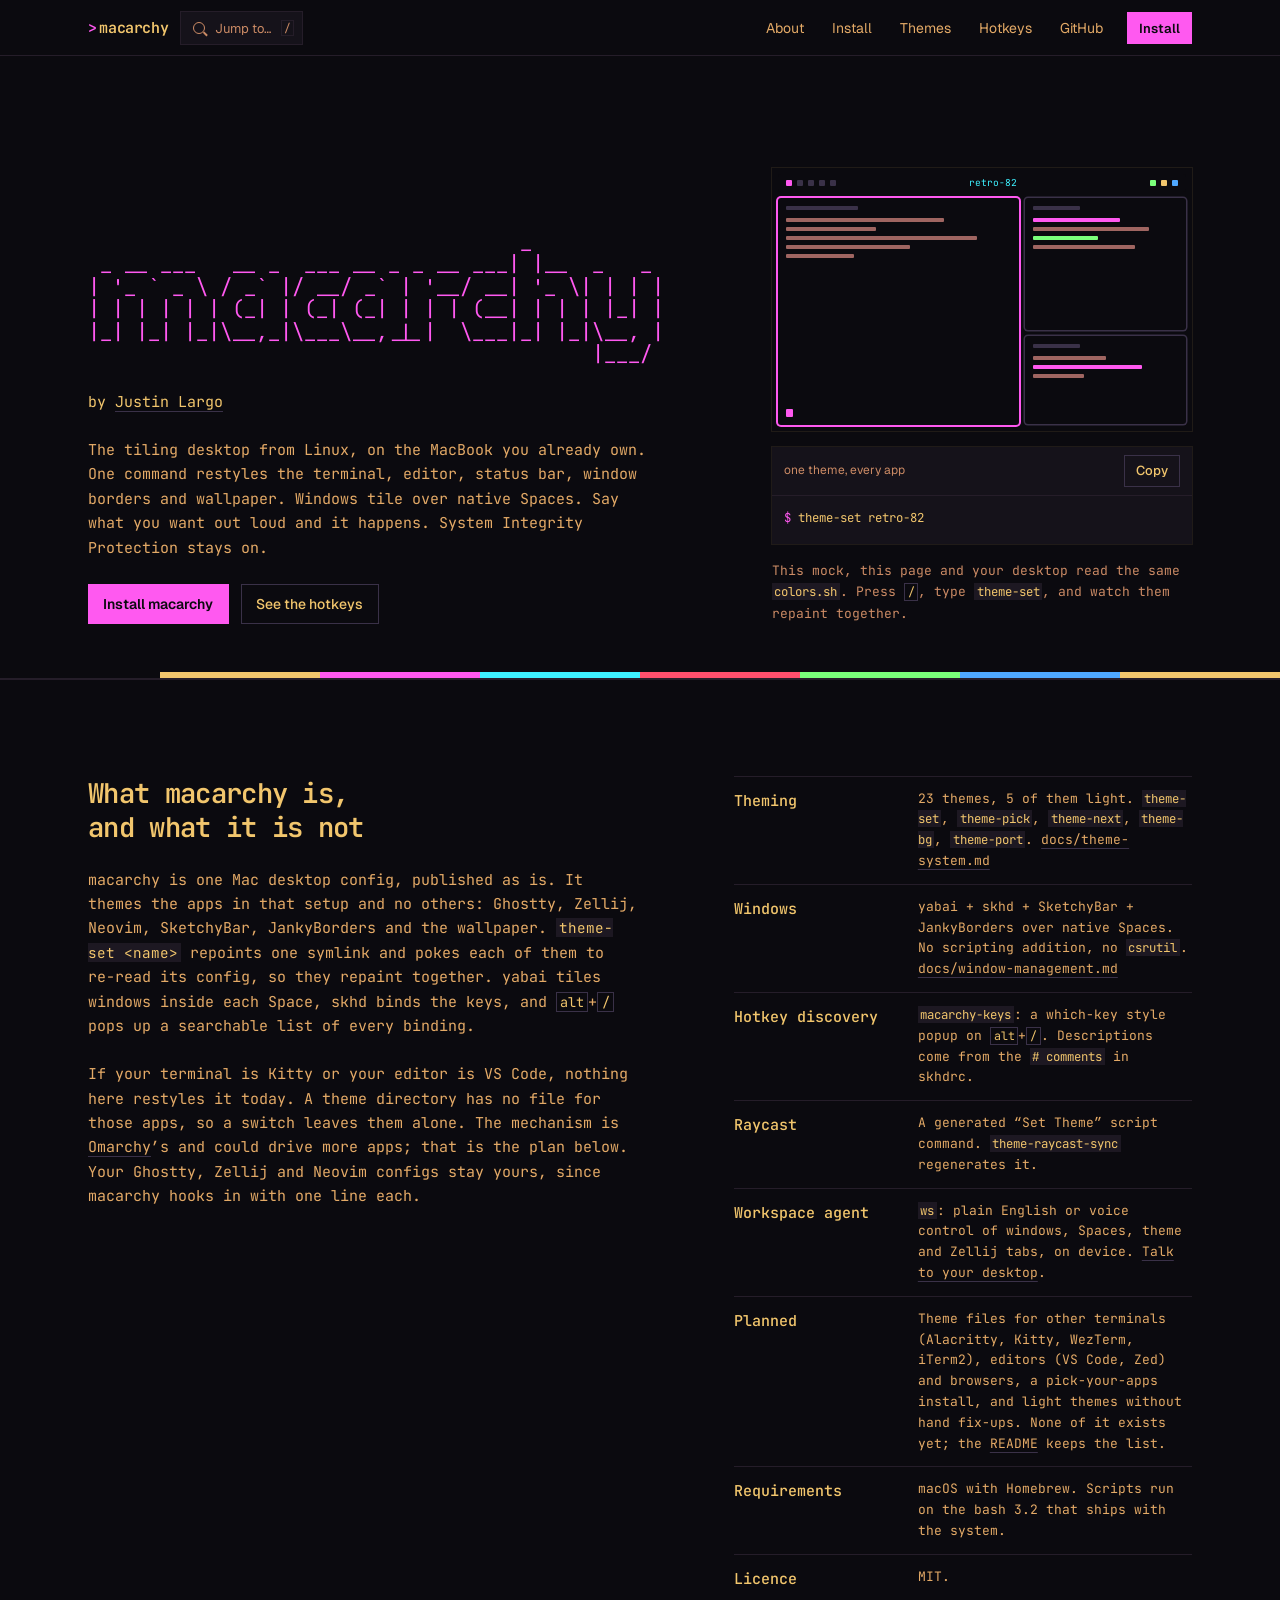
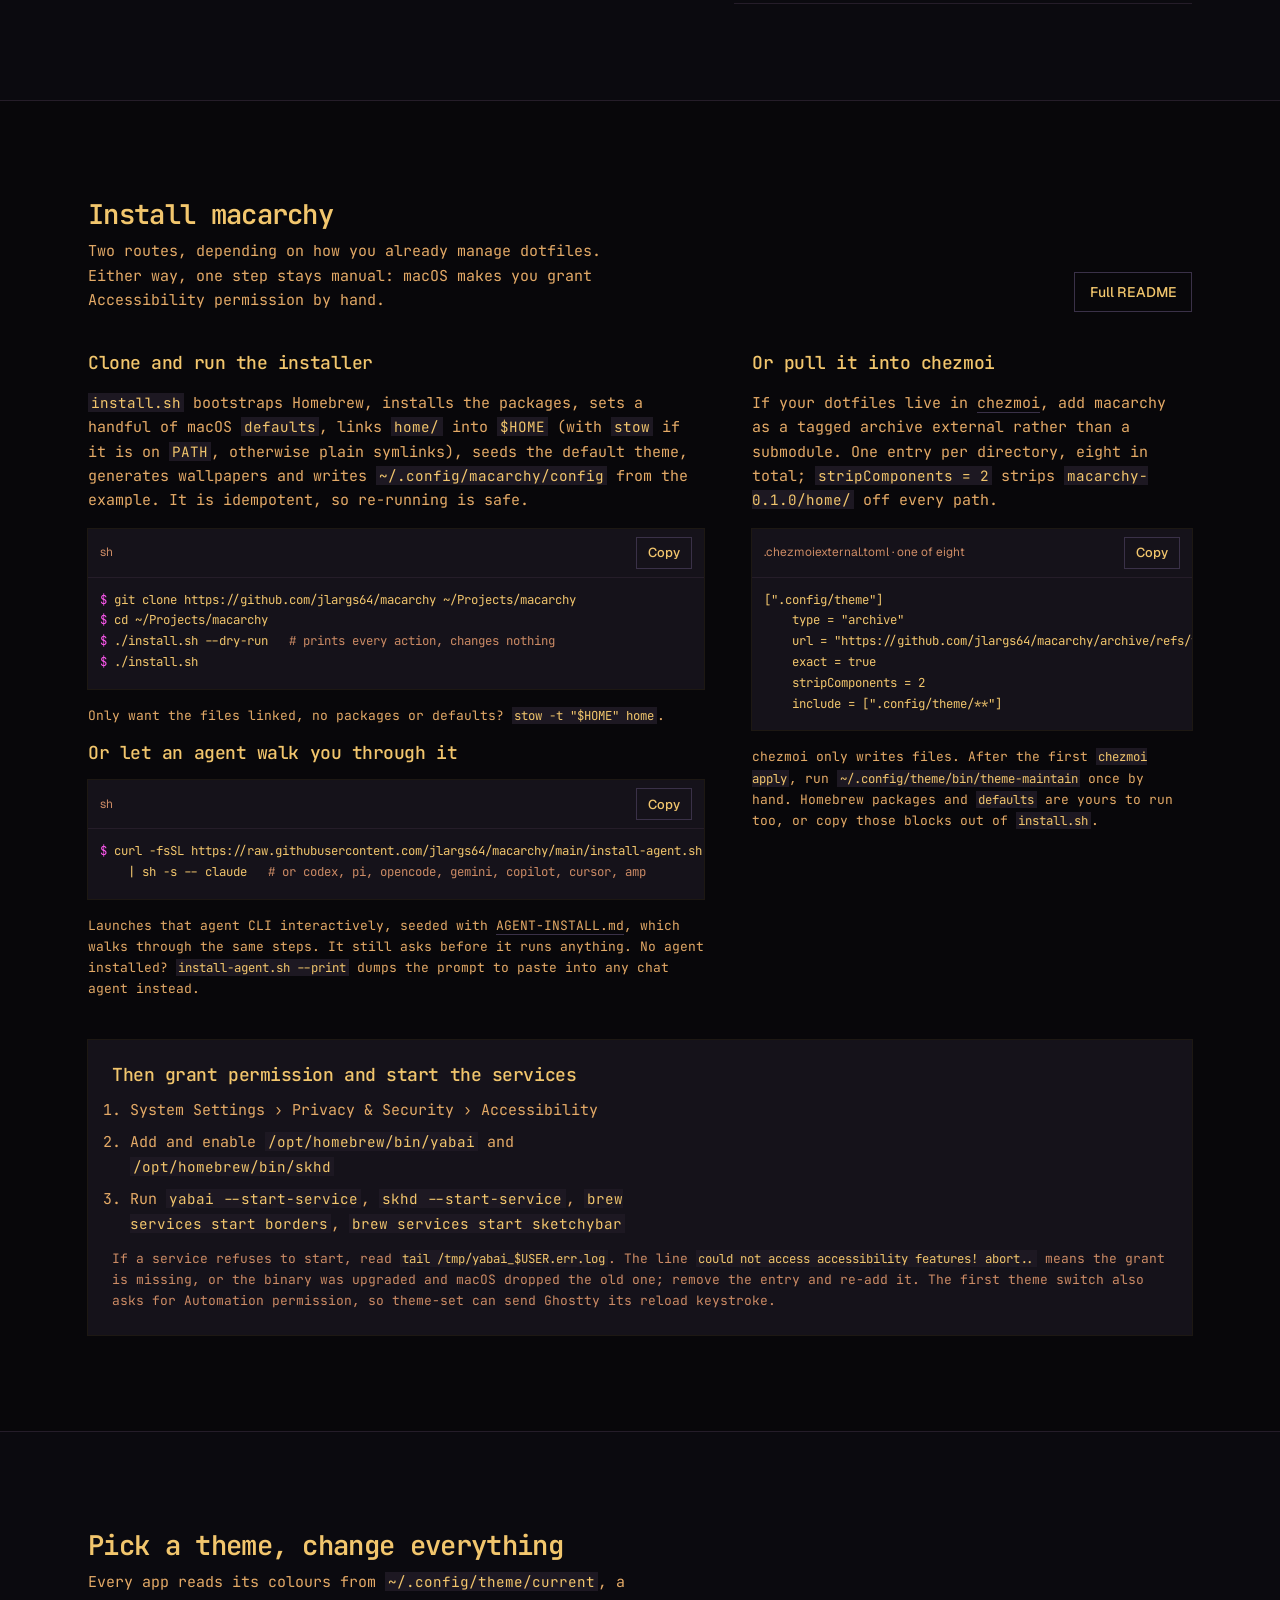
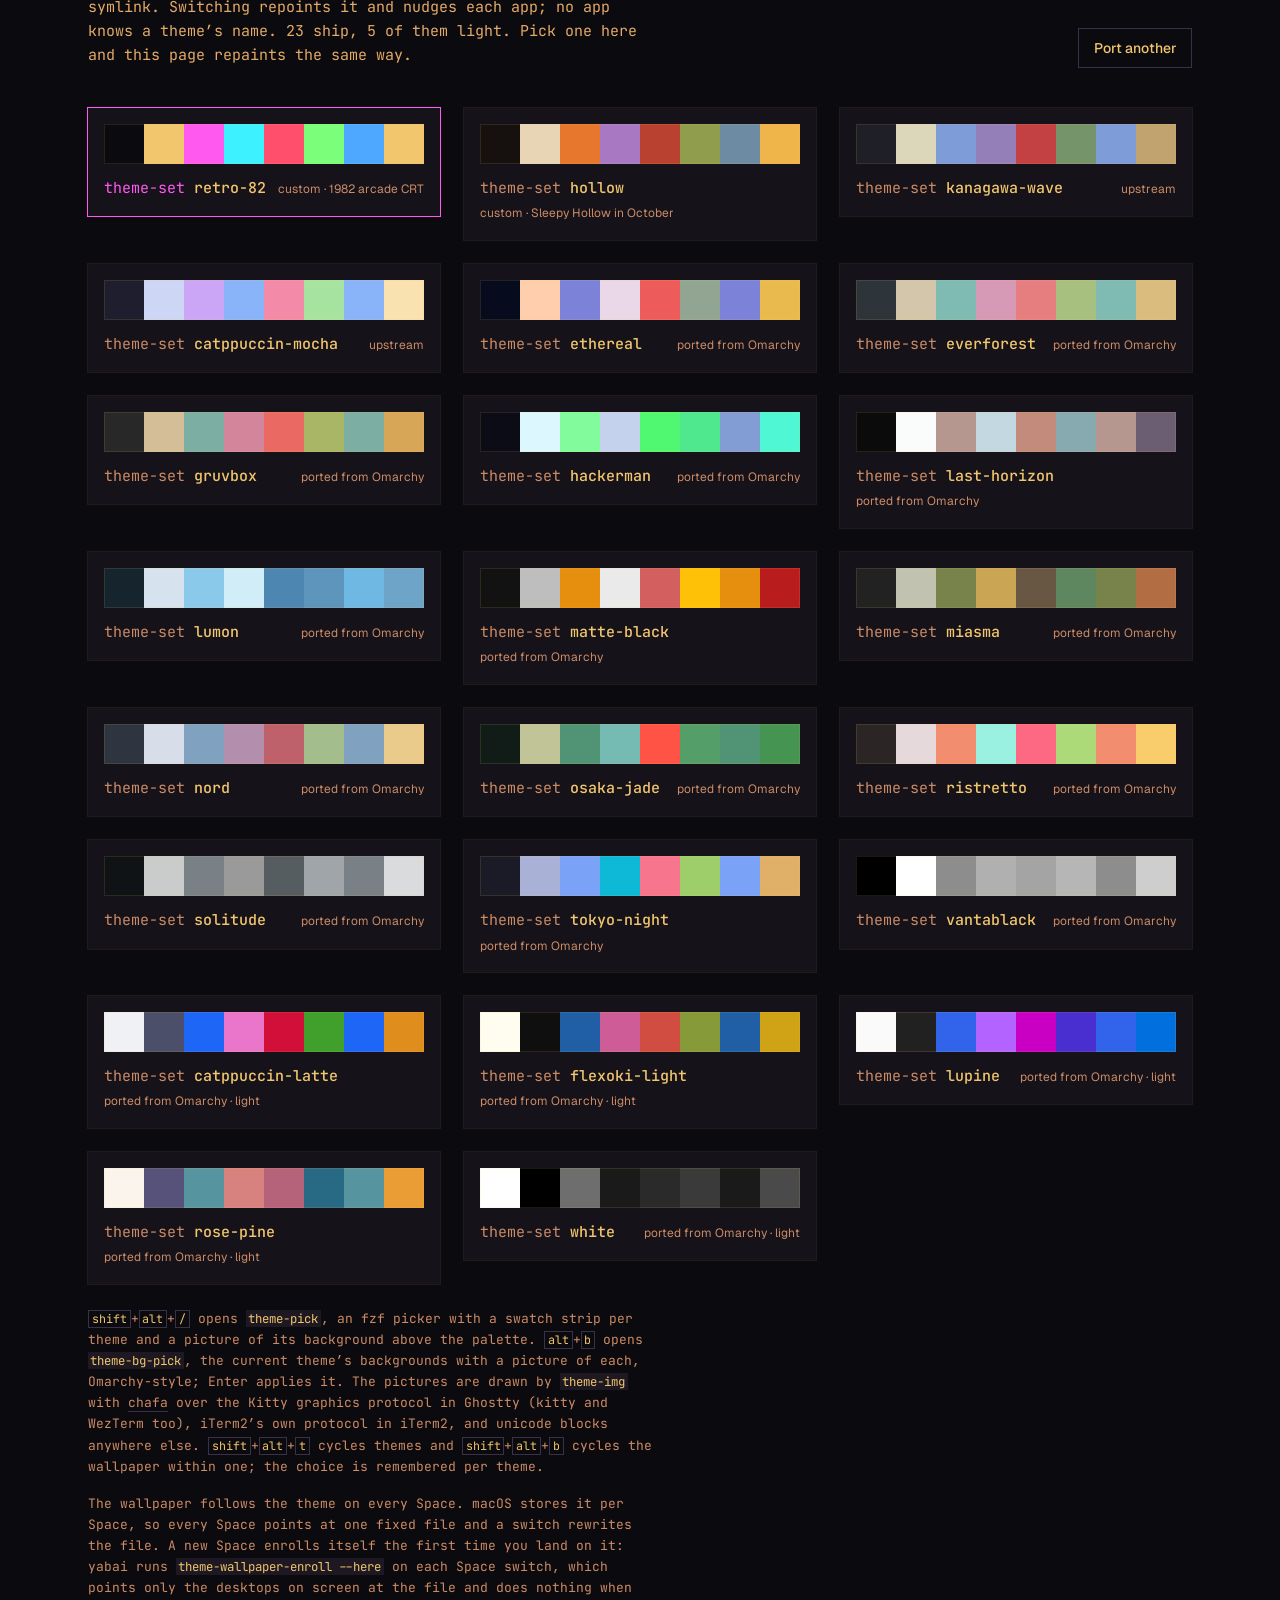
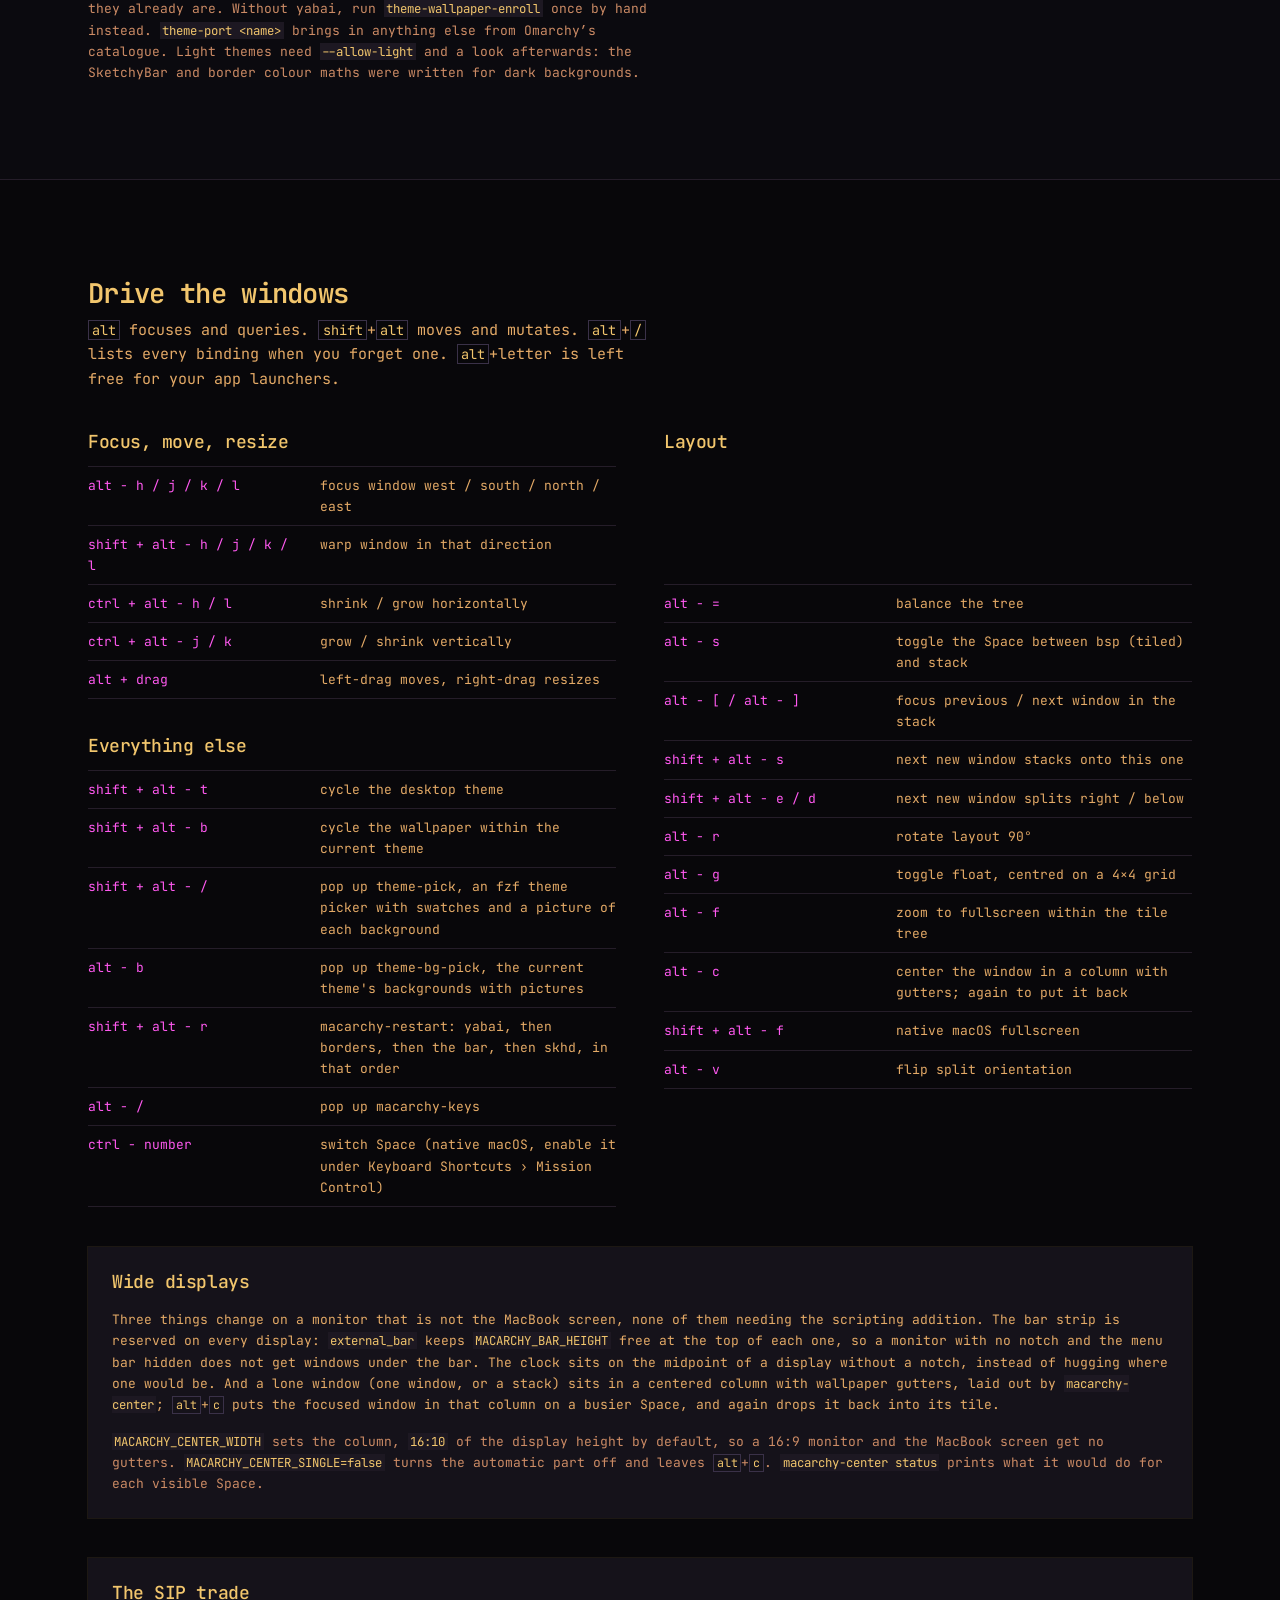
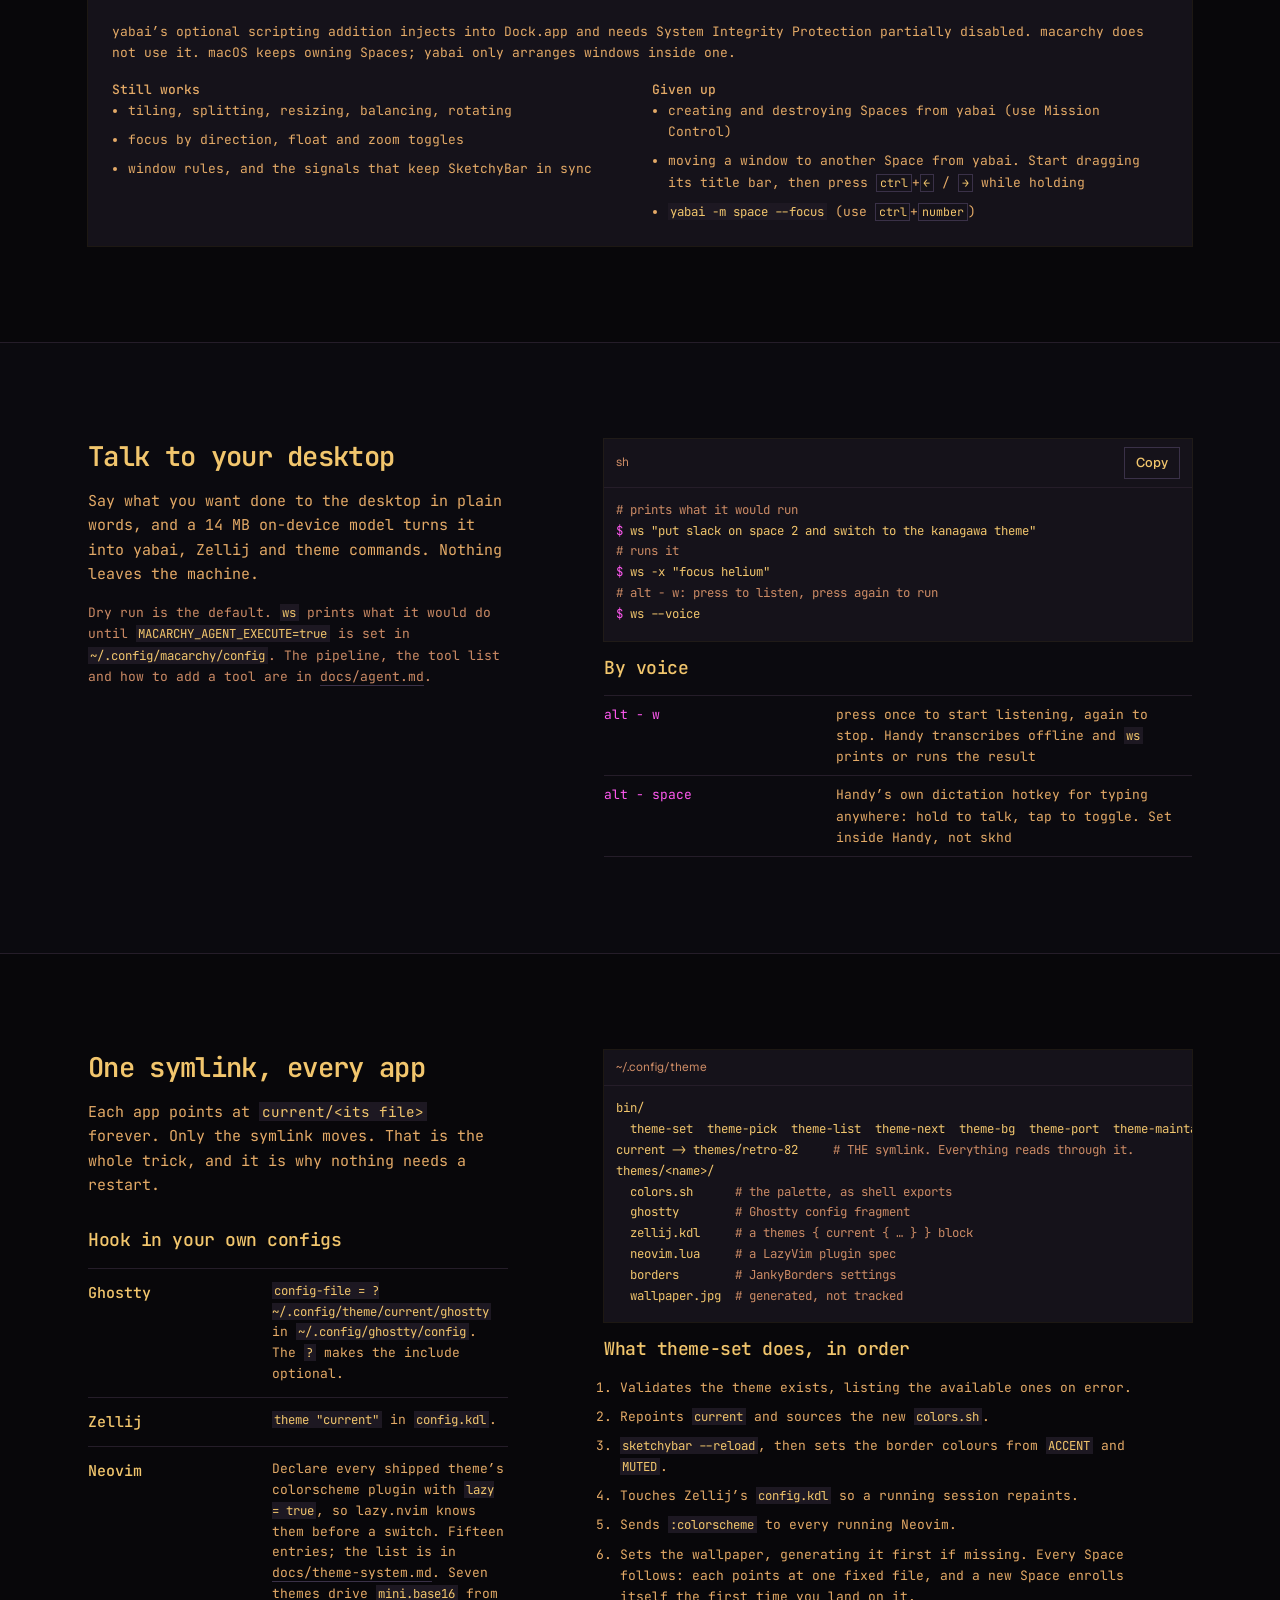
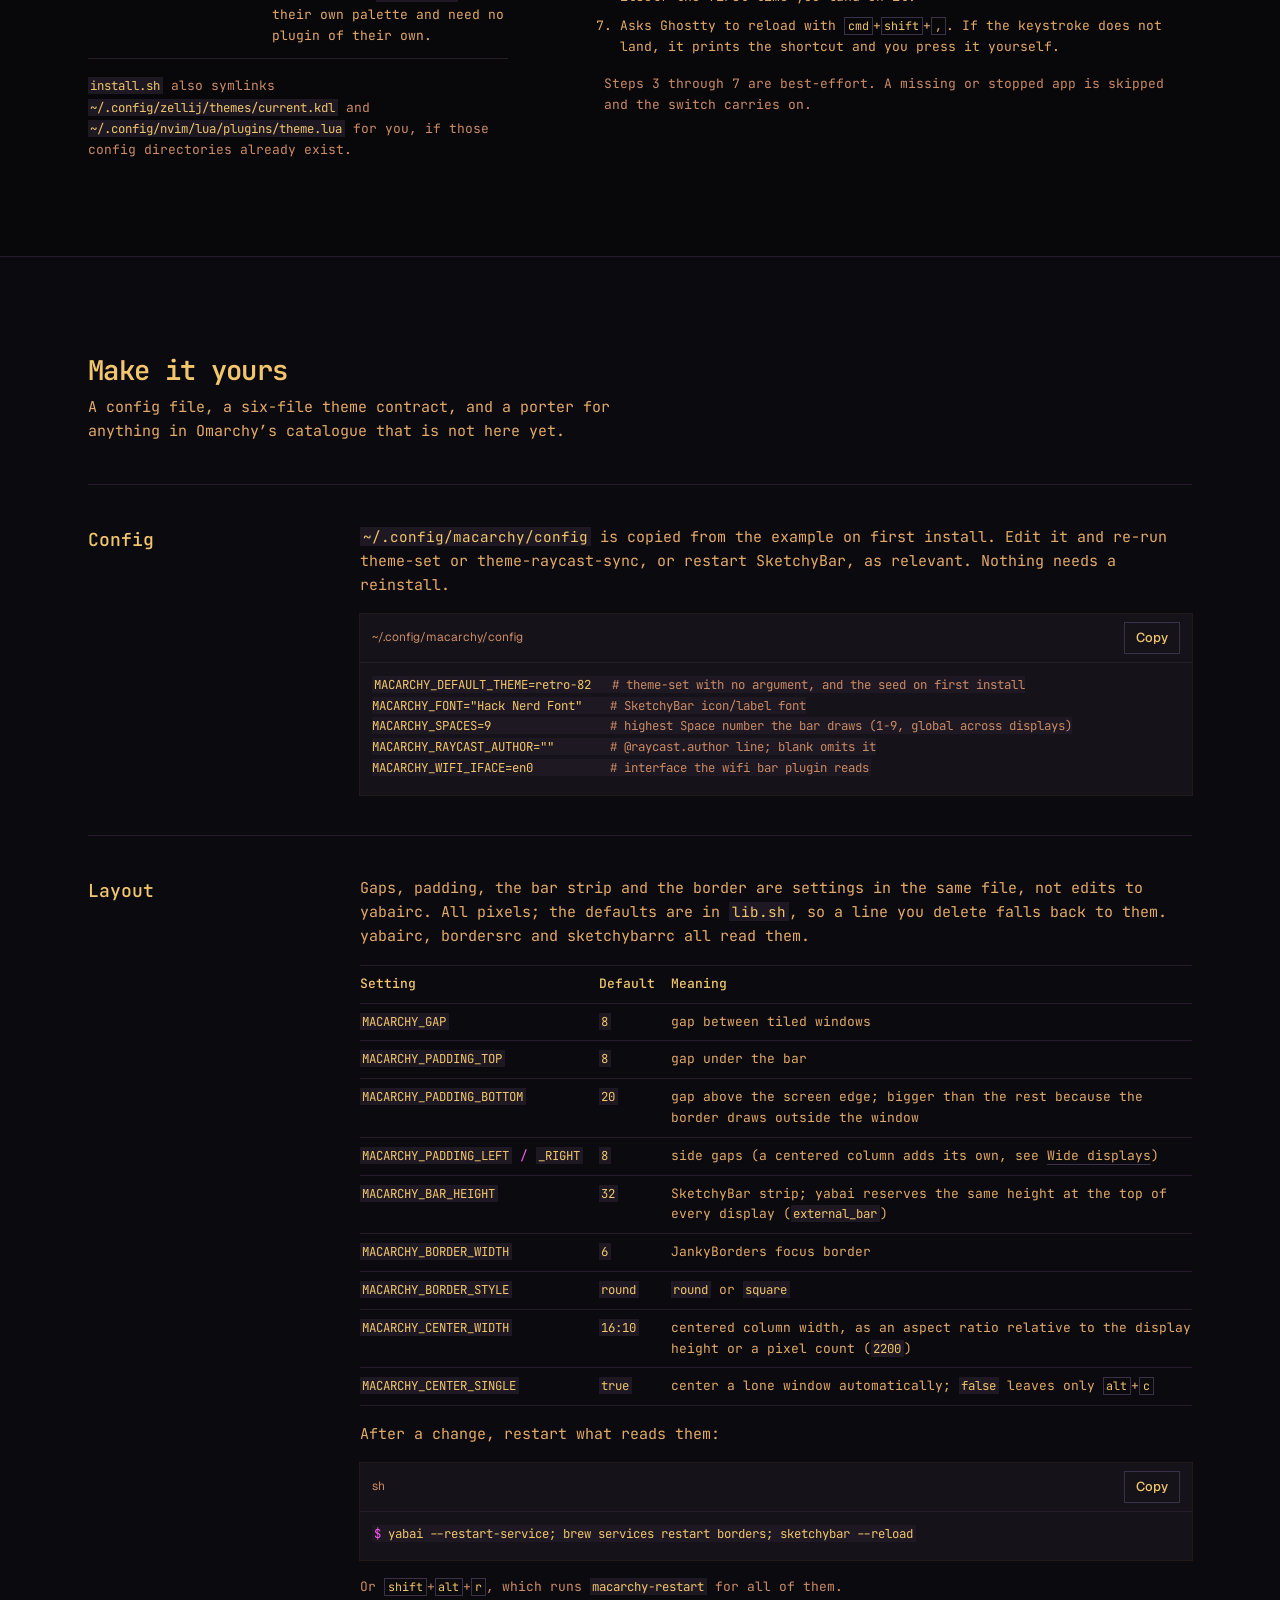
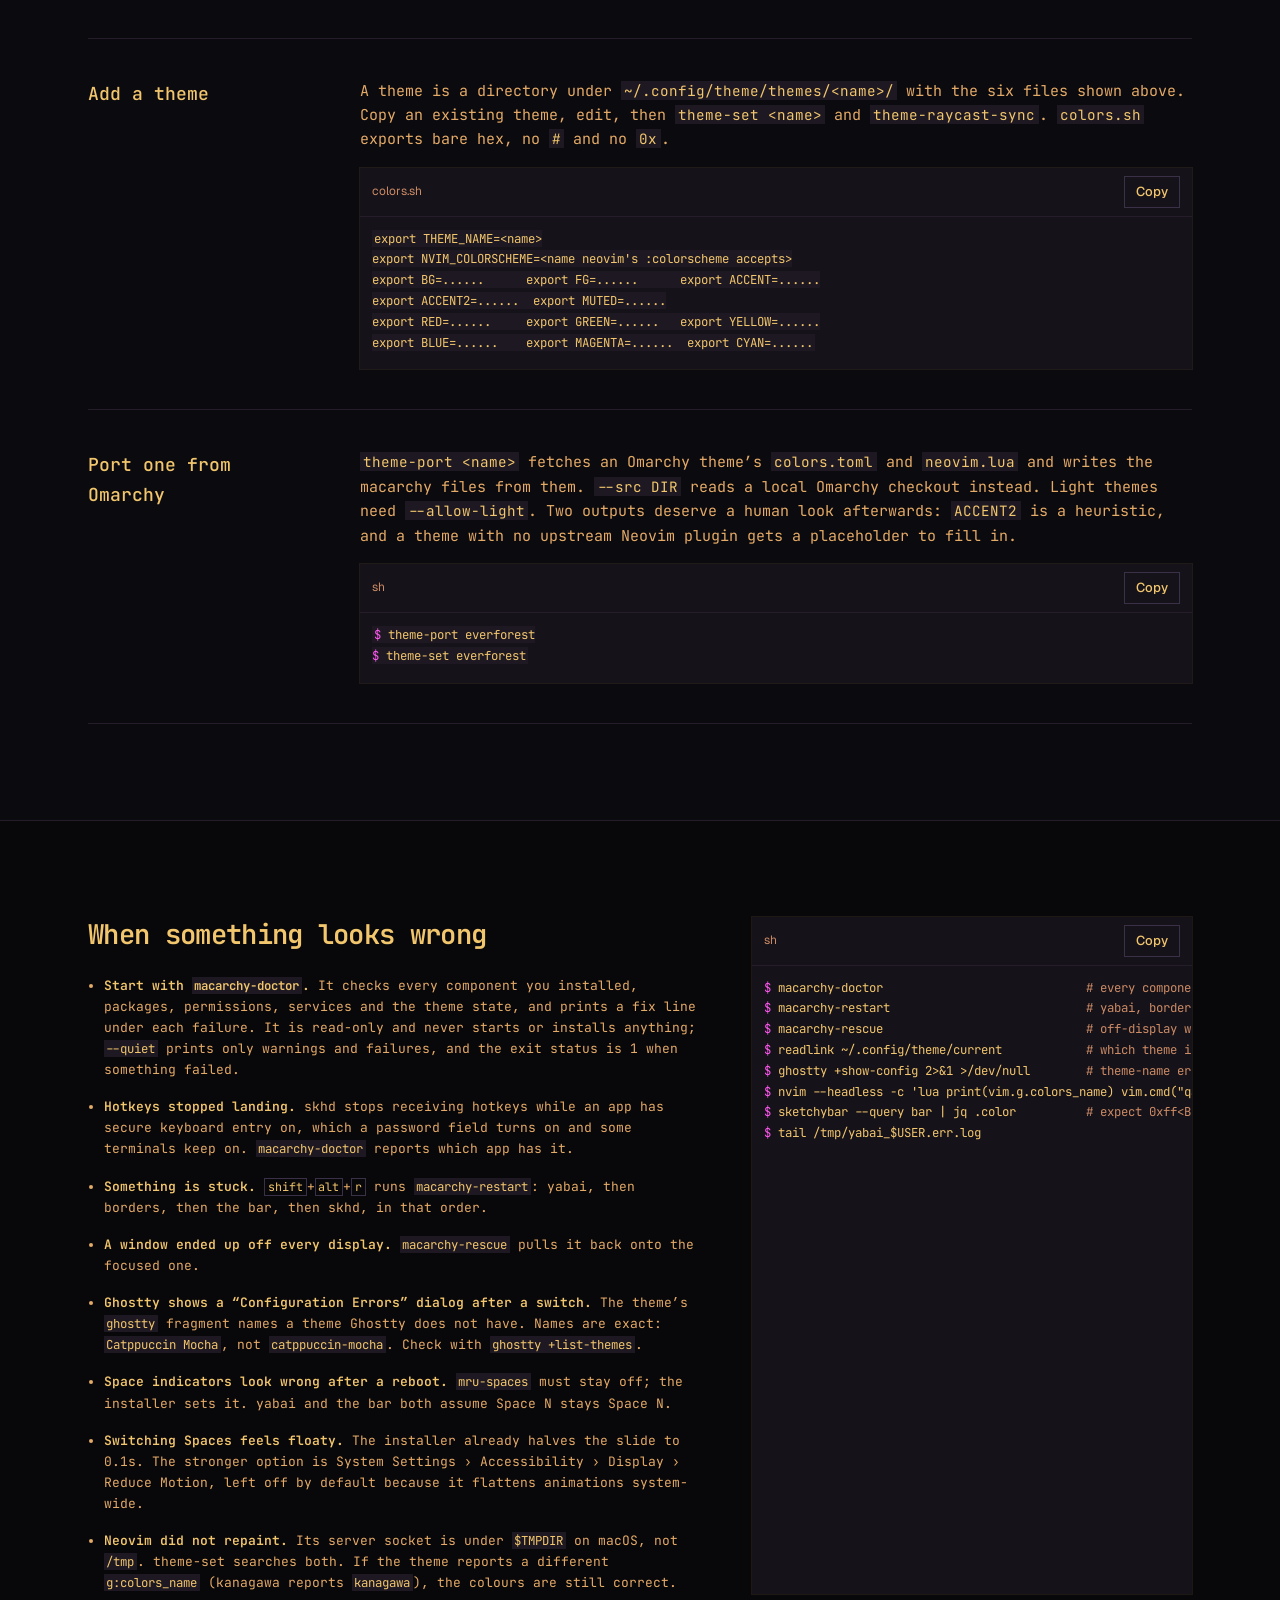
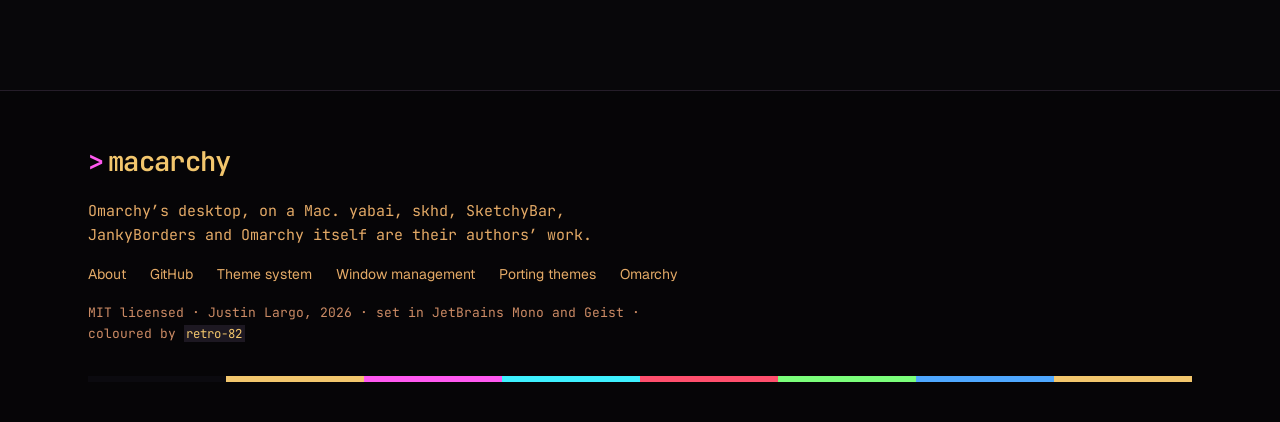
==== site/index.html @ 4eb1de54 "fix(bar): show every Space on multi-display setups, light each display's current one The bar only dr" ====
<!doctype html>
<html lang="en" data-theme="retro-82">
<head>
<meta charset="utf-8">
<meta name="viewport" content="width=device-width, initial-scale=1, viewport-fit=cover">
<title>macarchy</title>
<meta name="description" content="Omarchy for the Mac. Hyprland-style tiling and one-command theming across Ghostty, Zellij, Neovim, SketchyBar, JankyBorders and the wallpaper, on Apple silicon with the battery, the apps and SIP left on.">
<meta name="color-scheme" content="dark light">
<script>
  // Apply the saved theme before first paint. Silent if storage is unavailable.
  (function(){try{var t=localStorage.getItem("macarchy-site-theme");if(t)document.documentElement.setAttribute("data-theme",t);}catch(e){}})();
</script>
<link rel="preconnect" href="https://fonts.googleapis.com">
<link rel="preconnect" href="https://fonts.gstatic.com" crossorigin>
<link rel="stylesheet" href="https://fonts.googleapis.com/css2?family=Geist:wght@400;500;600&family=JetBrains+Mono:wght@400;500;600&display=swap">
<link rel="icon" href="favicon.svg" type="image/svg+xml">
<link rel="stylesheet" href="css/site.css">
</head>
<body>

<header class="nav">
  <div class="wrap nav__inner">
    <a class="nav__brand" href="#top"><span class="prompt" aria-hidden="true">&gt;</span>macarchy</a>
    <button class="pill" type="button" data-cmdk-open aria-label="Jump to a section or command (press slash or command K)">
      <span class="pill__ico" aria-hidden="true"></span>
      <span class="pill__text">Jump to…</span>
      <kbd>/</kbd>
    </button>
    <nav class="nav__links" aria-label="Sections">
      <a href="about.html">About</a>
      <a href="#install">Install</a>
      <a href="#themes">Themes</a>
      <a href="#hotkeys">Hotkeys</a>
      <a href="https://github.com/jlargs64/macarchy">GitHub</a>
    </nav>
    <a class="btn btn--brand btn--sm nav__cta" href="#install">Install</a>
  </div>
</header>

<main id="top">

  <section class="hero" aria-labelledby="hero-title">
    <div class="wrap">
      <div class="hero__intro">
        <h1 id="hero-title" class="ascii-title" data-rise style="--i:0"><pre class="ascii" aria-hidden="true" style="--banner-cols:48"><!-- banner:start -->                                    _
 _ __ ___   __ _  ___ __ _ _ __ ___| |__  _   _
| '_ ` _ \ / _` |/ __/ _` | '__/ __| '_ \| | | |
| | | | | | (_| | (_| (_| | | | (__| | | | |_| |
|_| |_| |_|\__,_|\___\__,_|_|  \___|_| |_|\__, |
                                          |___/<!-- banner:end --></pre><span class="sr-only">macarchy</span></h1>
        <p class="byline" data-rise style="--i:1">by <a href="https://github.com/jlargs64">Justin Largo</a></p>
        <p class="lede" data-rise style="--i:2">The tiling desktop from Linux, on the MacBook you already own. One command restyles the terminal, editor, status bar, window borders and wallpaper. Windows tile over native Spaces. Say what you want out loud and it happens. System Integrity Protection stays on.</p>
        <div class="hero__actions" data-rise style="--i:3">
          <a class="btn btn--brand" href="#install">Install macarchy</a>
          <a class="btn" href="#hotkeys">See the hotkeys</a>
        </div>
      </div>
      <div class="hero__aside">
        <figure class="desk" aria-label="A mock of the macarchy desktop, drawn from the active theme’s palette" data-rise style="--i:2">
          <div class="desk__bar"><span class="desk__spaces"><i class="is-on"></i><i></i><i></i><i></i><i></i></span><span class="desk__app" data-theme-name>retro-82</span><span class="desk__status"><i></i><i></i><i></i></span></div>
          <div class="desk__tiles">
            <div class="desk__win desk__win--focus"><span class="desk__title"></span><span class="desk__ln desk__ln--w70"></span><span class="desk__ln desk__ln--w40"></span><span class="desk__ln desk__ln--w85"></span><span class="desk__ln desk__ln--w55"></span><span class="desk__ln desk__ln--w30"></span><span class="desk__ln desk__ln--prompt"></span></div>
            <div class="desk__col">
              <div class="desk__win"><span class="desk__title"></span><span class="desk__ln desk__ln--w60 desk__ln--kw"></span><span class="desk__ln desk__ln--w80"></span><span class="desk__ln desk__ln--w45 desk__ln--str"></span><span class="desk__ln desk__ln--w70"></span></div>
              <div class="desk__win"><span class="desk__title"></span><span class="desk__ln desk__ln--w50"></span><span class="desk__ln desk__ln--w75 desk__ln--kw"></span><span class="desk__ln desk__ln--w35"></span></div>
            </div>
          </div>
        </figure>
        <figure class="code">
          <figcaption class="code__bar"><span>one theme, every app</span><button class="btn btn--sm" type="button" data-copy><span class="btn__label">Copy</span></button></figcaption>
<pre><code><span class="ln"><span class="p">$ </span>theme-set <span data-theme-name>retro-82</span></span></code></pre>
        </figure>
        <p class="muted">This mock, this page and your desktop read the same <code>colors.sh</code>. Press <kbd>/</kbd>, type <code>theme-set</code>, and watch them repaint together.</p>
      </div>
    </div>
    <div class="stripe" aria-hidden="true"><i></i><i></i><i></i><i></i><i></i><i></i><i></i><i></i></div>
  </section>

  <section class="band" id="about" data-jump="What macarchy is" aria-labelledby="about-title">
    <div class="wrap about">
      <div class="prose">
        <h2 id="about-title">What macarchy is, and what it is not</h2>
        <p style="margin-top: var(--space-lg)">macarchy is one Mac desktop config, published as is. It themes the apps in that setup and no others: Ghostty, Zellij, Neovim, SketchyBar, JankyBorders and the wallpaper. <code>theme-set &lt;name&gt;</code> repoints one symlink and pokes each of them to re-read its config, so they repaint together. yabai tiles windows inside each Space, skhd binds the keys, and <kbd>alt</kbd>+<kbd>/</kbd> pops up a searchable list of every binding.</p>
        <p>If your terminal is Kitty or your editor is VS Code, nothing here restyles it today. A theme directory has no file for those apps, so a switch leaves them alone. The mechanism is <a href="https://omarchy.org">Omarchy</a>’s and could drive more apps; that is the plan below. Your Ghostty, Zellij and Neovim configs stay yours, since macarchy hooks in with one line each.</p>
      </div>
      <dl class="facts">
        <div><dt>Theming</dt><dd>23 themes, 5 of them light. <code>theme-set</code>, <code>theme-pick</code>, <code>theme-next</code>, <code>theme-bg</code>, <code>theme-port</code>. <a href="https://github.com/jlargs64/macarchy/blob/main/docs/theme-system.md">docs/theme-system.md</a></dd></div>
        <div><dt>Windows</dt><dd>yabai + skhd + SketchyBar + JankyBorders over native Spaces. No scripting addition, no <code>csrutil</code>. <a href="https://github.com/jlargs64/macarchy/blob/main/docs/window-management.md">docs/window-management.md</a></dd></div>
        <div><dt>Hotkey discovery</dt><dd><code>macarchy-keys</code>: a which-key style popup on <kbd>alt</kbd>+<kbd>/</kbd>. Descriptions come from the <code># comments</code> in skhdrc.</dd></div>
        <div><dt>Raycast</dt><dd>A generated “Set Theme” script command. <code>theme-raycast-sync</code> regenerates it.</dd></div>
        <div><dt>Workspace agent</dt><dd><code>ws</code>: plain English or voice control of windows, Spaces, theme and Zellij tabs, on device. <a href="#agent">Talk to your desktop</a>.</dd></div>
        <div><dt>Planned</dt><dd>Theme files for other terminals (Alacritty, Kitty, WezTerm, iTerm2), editors (VS Code, Zed) and browsers, a pick-your-apps install, and light themes without hand fix-ups. None of it exists yet; the <a href="https://github.com/jlargs64/macarchy#plans">README</a> keeps the list.</dd></div>
        <div><dt>Requirements</dt><dd>macOS with Homebrew. Scripts run on the bash 3.2 that ships with the system.</dd></div>
        <div><dt>Licence</dt><dd>MIT.</dd></div>
      </dl>
    </div>
  </section>

  <section class="band band--deep" id="install" data-jump="Install" aria-labelledby="install-title">
    <div class="wrap">
      <div class="sec-head">
        <h2 id="install-title"><a href="#install">Install macarchy</a></h2>
        <p>Two routes, depending on how you already manage dotfiles. Either way, one step stays manual: macOS makes you grant Accessibility permission by hand.</p>
        <a class="btn sec-head__cta" href="https://github.com/jlargs64/macarchy#install">Full README</a>
      </div>
      <div class="install">
        <div class="install__col">
          <h3>Clone and run the installer</h3>
          <p><code>install.sh</code> bootstraps Homebrew, installs the packages, sets a handful of macOS <code>defaults</code>, links <code>home/</code> into <code>$HOME</code> (with <code>stow</code> if it is on <code>PATH</code>, otherwise plain symlinks), seeds the default theme, generates wallpapers and writes <code>~/.config/macarchy/config</code> from the example. It is idempotent, so re-running is safe.</p>
          <figure class="code">
            <figcaption class="code__bar"><span>sh</span><button class="btn btn--sm" type="button" data-copy><span class="btn__label">Copy</span></button></figcaption>
<pre><code><span class="ln"><span class="p">$ </span>git clone https://github.com/jlargs64/macarchy ~/Projects/macarchy</span>
<span class="ln"><span class="p">$ </span>cd ~/Projects/macarchy</span>
<span class="ln"><span class="p">$ </span>./install.sh --dry-run   <span class="c"># prints every action, changes nothing</span></span>
<span class="ln"><span class="p">$ </span>./install.sh</span></code></pre>
          </figure>
          <p class="muted">Only want the files linked, no packages or defaults? <code>stow -t "$HOME" home</code>.</p>
          <h3>Or let an agent walk you through it</h3>
          <figure class="code">
            <figcaption class="code__bar"><span>sh</span><button class="btn btn--sm" type="button" data-copy><span class="btn__label">Copy</span></button></figcaption>
<pre><code><span class="ln"><span class="p">$ </span>curl -fsSL https://raw.githubusercontent.com/jlargs64/macarchy/main/install-agent.sh <span class="c">\</span></span>
<span class="ln">    | sh -s -- claude   <span class="c"># or codex, pi, opencode, gemini, copilot, cursor, amp</span></span></code></pre>
          </figure>
          <p class="muted">Launches that agent CLI interactively, seeded with <a href="https://github.com/jlargs64/macarchy/blob/main/AGENT-INSTALL.md">AGENT-INSTALL.md</a>, which walks through the same steps. It still asks before it runs anything. No agent installed? <code>install-agent.sh --print</code> dumps the prompt to paste into any chat agent instead.</p>
        </div>
        <div class="install__col">
          <h3>Or pull it into chezmoi</h3>
          <p>If your dotfiles live in <a href="https://chezmoi.io">chezmoi</a>, add macarchy as a tagged archive external rather than a submodule. One entry per directory, eight in total; <code>stripComponents = 2</code> strips <code>macarchy-0.1.0/home/</code> off every path.</p>
          <figure class="code">
            <figcaption class="code__bar"><span>.chezmoiexternal.toml · one of eight</span><button class="btn btn--sm" type="button" data-copy><span class="btn__label">Copy</span></button></figcaption>
<pre><code><span class="ln">[".config/theme"]</span>
<span class="ln">    type = "archive"</span>
<span class="ln">    url = "https://github.com/jlargs64/macarchy/archive/refs/tags/v0.1.0.tar.gz"</span>
<span class="ln">    exact = true</span>
<span class="ln">    stripComponents = 2</span>
<span class="ln">    include = [".config/theme/**"]</span></code></pre>
          </figure>
          <p class="muted">chezmoi only writes files. After the first <code>chezmoi apply</code>, run <code>~/.config/theme/bin/theme-maintain</code> once by hand. Homebrew packages and <code>defaults</code> are yours to run too, or copy those blocks out of <code>install.sh</code>.</p>
        </div>
      </div>
      <aside class="callout" aria-labelledby="grant-title">
        <h3 id="grant-title">Then grant permission and start the services</h3>
        <ol>
          <li>System Settings › Privacy &amp; Security › Accessibility</li>
          <li>Add and enable <code>/opt/homebrew/bin/yabai</code> and <code>/opt/homebrew/bin/skhd</code></li>
          <li>Run <code>yabai --start-service</code>, <code>skhd --start-service</code>, <code>brew services start borders</code>, <code>brew services start sketchybar</code></li>
        </ol>
        <p class="muted">If a service refuses to start, read <code>tail /tmp/yabai_$USER.err.log</code>. The line <code>could not access accessibility features! abort..</code> means the grant is missing, or the binary was upgraded and macOS dropped the old one; remove the entry and re-add it. The first theme switch also asks for Automation permission, so theme-set can send Ghostty its reload keystroke.</p>
      </aside>
    </div>
  </section>

  <section class="band" id="themes" data-jump="Themes" aria-labelledby="themes-title">
    <div class="wrap">
      <div class="sec-head">
        <h2 id="themes-title"><a href="#themes">Pick a theme, change everything</a></h2>
        <p>Every app reads its colours from <code>~/.config/theme/current</code>, a symlink. Switching repoints it and nudges each app; no app knows a theme’s name. 23 ship, 5 of them light. Pick one here and this page repaints the same way.</p>
        <a class="btn sec-head__cta" href="https://github.com/jlargs64/macarchy/blob/main/docs/omarchy-port.md">Port another</a>
      </div>
      <ul class="themes" aria-label="Themes that ship with macarchy">
        <!-- themes:start -->
        <li><button class="theme-card" type="button" data-set-theme="retro-82" data-mode="dark" aria-pressed="true"><span class="theme-card__swatch" data-pal="retro-82" aria-hidden="true"><i></i><i></i><i></i><i></i><i></i><i></i><i></i><i></i></span><span class="theme-card__row"><span class="theme-card__name">retro-82</span><span class="theme-card__src">custom · 1982 arcade CRT</span></span></button></li>
        <li><button class="theme-card" type="button" data-set-theme="hollow" data-mode="dark" aria-pressed="false"><span class="theme-card__swatch" data-pal="hollow" aria-hidden="true"><i></i><i></i><i></i><i></i><i></i><i></i><i></i><i></i></span><span class="theme-card__row"><span class="theme-card__name">hollow</span><span class="theme-card__src">custom · Sleepy Hollow in October</span></span></button></li>
        <li><button class="theme-card" type="button" data-set-theme="kanagawa-wave" data-mode="dark" aria-pressed="false"><span class="theme-card__swatch" data-pal="kanagawa-wave" aria-hidden="true"><i></i><i></i><i></i><i></i><i></i><i></i><i></i><i></i></span><span class="theme-card__row"><span class="theme-card__name">kanagawa-wave</span><span class="theme-card__src">upstream</span></span></button></li>
        <li><button class="theme-card" type="button" data-set-theme="catppuccin-mocha" data-mode="dark" aria-pressed="false"><span class="theme-card__swatch" data-pal="catppuccin-mocha" aria-hidden="true"><i></i><i></i><i></i><i></i><i></i><i></i><i></i><i></i></span><span class="theme-card__row"><span class="theme-card__name">catppuccin-mocha</span><span class="theme-card__src">upstream</span></span></button></li>
        <li><button class="theme-card" type="button" data-set-theme="ethereal" data-mode="dark" aria-pressed="false"><span class="theme-card__swatch" data-pal="ethereal" aria-hidden="true"><i></i><i></i><i></i><i></i><i></i><i></i><i></i><i></i></span><span class="theme-card__row"><span class="theme-card__name">ethereal</span><span class="theme-card__src">ported from Omarchy</span></span></button></li>
        <li><button class="theme-card" type="button" data-set-theme="everforest" data-mode="dark" aria-pressed="false"><span class="theme-card__swatch" data-pal="everforest" aria-hidden="true"><i></i><i></i><i></i><i></i><i></i><i></i><i></i><i></i></span><span class="theme-card__row"><span class="theme-card__name">everforest</span><span class="theme-card__src">ported from Omarchy</span></span></button></li>
        <li><button class="theme-card" type="button" data-set-theme="gruvbox" data-mode="dark" aria-pressed="false"><span class="theme-card__swatch" data-pal="gruvbox" aria-hidden="true"><i></i><i></i><i></i><i></i><i></i><i></i><i></i><i></i></span><span class="theme-card__row"><span class="theme-card__name">gruvbox</span><span class="theme-card__src">ported from Omarchy</span></span></button></li>
        <li><button class="theme-card" type="button" data-set-theme="hackerman" data-mode="dark" aria-pressed="false"><span class="theme-card__swatch" data-pal="hackerman" aria-hidden="true"><i></i><i></i><i></i><i></i><i></i><i></i><i></i><i></i></span><span class="theme-card__row"><span class="theme-card__name">hackerman</span><span class="theme-card__src">ported from Omarchy</span></span></button></li>
        <li><button class="theme-card" type="button" data-set-theme="last-horizon" data-mode="dark" aria-pressed="false"><span class="theme-card__swatch" data-pal="last-horizon" aria-hidden="true"><i></i><i></i><i></i><i></i><i></i><i></i><i></i><i></i></span><span class="theme-card__row"><span class="theme-card__name">last-horizon</span><span class="theme-card__src">ported from Omarchy</span></span></button></li>
        <li><button class="theme-card" type="button" data-set-theme="lumon" data-mode="dark" aria-pressed="false"><span class="theme-card__swatch" data-pal="lumon" aria-hidden="true"><i></i><i></i><i></i><i></i><i></i><i></i><i></i><i></i></span><span class="theme-card__row"><span class="theme-card__name">lumon</span><span class="theme-card__src">ported from Omarchy</span></span></button></li>
        <li><button class="theme-card" type="button" data-set-theme="matte-black" data-mode="dark" aria-pressed="false"><span class="theme-card__swatch" data-pal="matte-black" aria-hidden="true"><i></i><i></i><i></i><i></i><i></i><i></i><i></i><i></i></span><span class="theme-card__row"><span class="theme-card__name">matte-black</span><span class="theme-card__src">ported from Omarchy</span></span></button></li>
        <li><button class="theme-card" type="button" data-set-theme="miasma" data-mode="dark" aria-pressed="false"><span class="theme-card__swatch" data-pal="miasma" aria-hidden="true"><i></i><i></i><i></i><i></i><i></i><i></i><i></i><i></i></span><span class="theme-card__row"><span class="theme-card__name">miasma</span><span class="theme-card__src">ported from Omarchy</span></span></button></li>
        <li><button class="theme-card" type="button" data-set-theme="nord" data-mode="dark" aria-pressed="false"><span class="theme-card__swatch" data-pal="nord" aria-hidden="true"><i></i><i></i><i></i><i></i><i></i><i></i><i></i><i></i></span><span class="theme-card__row"><span class="theme-card__name">nord</span><span class="theme-card__src">ported from Omarchy</span></span></button></li>
        <li><button class="theme-card" type="button" data-set-theme="osaka-jade" data-mode="dark" aria-pressed="false"><span class="theme-card__swatch" data-pal="osaka-jade" aria-hidden="true"><i></i><i></i><i></i><i></i><i></i><i></i><i></i><i></i></span><span class="theme-card__row"><span class="theme-card__name">osaka-jade</span><span class="theme-card__src">ported from Omarchy</span></span></button></li>
        <li><button class="theme-card" type="button" data-set-theme="ristretto" data-mode="dark" aria-pressed="false"><span class="theme-card__swatch" data-pal="ristretto" aria-hidden="true"><i></i><i></i><i></i><i></i><i></i><i></i><i></i><i></i></span><span class="theme-card__row"><span class="theme-card__name">ristretto</span><span class="theme-card__src">ported from Omarchy</span></span></button></li>
        <li><button class="theme-card" type="button" data-set-theme="solitude" data-mode="dark" aria-pressed="false"><span class="theme-card__swatch" data-pal="solitude" aria-hidden="true"><i></i><i></i><i></i><i></i><i></i><i></i><i></i><i></i></span><span class="theme-card__row"><span class="theme-card__name">solitude</span><span class="theme-card__src">ported from Omarchy</span></span></button></li>
        <li><button class="theme-card" type="button" data-set-theme="tokyo-night" data-mode="dark" aria-pressed="false"><span class="theme-card__swatch" data-pal="tokyo-night" aria-hidden="true"><i></i><i></i><i></i><i></i><i></i><i></i><i></i><i></i></span><span class="theme-card__row"><span class="theme-card__name">tokyo-night</span><span class="theme-card__src">ported from Omarchy</span></span></button></li>
        <li><button class="theme-card" type="button" data-set-theme="vantablack" data-mode="dark" aria-pressed="false"><span class="theme-card__swatch" data-pal="vantablack" aria-hidden="true"><i></i><i></i><i></i><i></i><i></i><i></i><i></i><i></i></span><span class="theme-card__row"><span class="theme-card__name">vantablack</span><span class="theme-card__src">ported from Omarchy</span></span></button></li>
        <li><button class="theme-card" type="button" data-set-theme="catppuccin-latte" data-mode="light" aria-pressed="false"><span class="theme-card__swatch" data-pal="catppuccin-latte" aria-hidden="true"><i></i><i></i><i></i><i></i><i></i><i></i><i></i><i></i></span><span class="theme-card__row"><span class="theme-card__name">catppuccin-latte</span><span class="theme-card__src">ported from Omarchy · light</span></span></button></li>
        <li><button class="theme-card" type="button" data-set-theme="flexoki-light" data-mode="light" aria-pressed="false"><span class="theme-card__swatch" data-pal="flexoki-light" aria-hidden="true"><i></i><i></i><i></i><i></i><i></i><i></i><i></i><i></i></span><span class="theme-card__row"><span class="theme-card__name">flexoki-light</span><span class="theme-card__src">ported from Omarchy · light</span></span></button></li>
        <li><button class="theme-card" type="button" data-set-theme="lupine" data-mode="light" aria-pressed="false"><span class="theme-card__swatch" data-pal="lupine" aria-hidden="true"><i></i><i></i><i></i><i></i><i></i><i></i><i></i><i></i></span><span class="theme-card__row"><span class="theme-card__name">lupine</span><span class="theme-card__src">ported from Omarchy · light</span></span></button></li>
        <li><button class="theme-card" type="button" data-set-theme="rose-pine" data-mode="light" aria-pressed="false"><span class="theme-card__swatch" data-pal="rose-pine" aria-hidden="true"><i></i><i></i><i></i><i></i><i></i><i></i><i></i><i></i></span><span class="theme-card__row"><span class="theme-card__name">rose-pine</span><span class="theme-card__src">ported from Omarchy · light</span></span></button></li>
        <li><button class="theme-card" type="button" data-set-theme="white" data-mode="light" aria-pressed="false"><span class="theme-card__swatch" data-pal="white" aria-hidden="true"><i></i><i></i><i></i><i></i><i></i><i></i><i></i><i></i></span><span class="theme-card__row"><span class="theme-card__name">white</span><span class="theme-card__src">ported from Omarchy · light</span></span></button></li>
<!-- themes:end -->
      </ul>
      <p class="muted" style="margin-top: var(--space-lg); max-width: var(--measure)"><kbd>shift</kbd>+<kbd>alt</kbd>+<kbd>/</kbd> opens <code>theme-pick</code>, an fzf picker with a swatch strip per theme and a picture of its background above the palette. <kbd>alt</kbd>+<kbd>b</kbd> opens <code>theme-bg-pick</code>, the current theme’s backgrounds with a picture of each, Omarchy-style; Enter applies it. The pictures are drawn by <code>theme-img</code> with <a href="https://hpjansson.org/chafa/">chafa</a> over the Kitty graphics protocol in Ghostty (kitty and WezTerm too), iTerm2’s own protocol in iTerm2, and unicode blocks anywhere else. <kbd>shift</kbd>+<kbd>alt</kbd>+<kbd>t</kbd> cycles themes and <kbd>shift</kbd>+<kbd>alt</kbd>+<kbd>b</kbd> cycles the wallpaper within one; the choice is remembered per theme.</p>
      <p class="muted" style="margin-top: var(--space-md); max-width: var(--measure)">The wallpaper follows the theme on every Space. macOS stores it per Space, so every Space points at one fixed file and a switch rewrites the file. A new Space enrolls itself the first time you land on it: yabai runs <code>theme-wallpaper-enroll --here</code> on each Space switch, which points only the desktops on screen at the file and does nothing when they already are. Without yabai, run <code>theme-wallpaper-enroll</code> once by hand instead. <code>theme-port &lt;name&gt;</code> brings in anything else from Omarchy’s catalogue. Light themes need <code>--allow-light</code> and a look afterwards: the SketchyBar and border colour maths were written for dark backgrounds.</p>
    </div>
  </section>

  <section class="band band--deep" id="hotkeys" data-jump="Hotkeys" aria-labelledby="hotkeys-title">
    <div class="wrap">
      <div class="sec-head">
        <h2 id="hotkeys-title"><a href="#hotkeys">Drive the windows</a></h2>
        <p><kbd>alt</kbd> focuses and queries. <kbd>shift</kbd>+<kbd>alt</kbd> moves and mutates. <kbd>alt</kbd>+<kbd>/</kbd> lists every binding when you forget one. <kbd>alt</kbd>+letter is left free for your app launchers.</p>
      </div>
      <div class="keys-grid">
        <div class="keys-group">
          <h3>Focus, move, resize</h3>
          <dl class="keys">
            <div><dt>alt - h / j / k / l</dt><dd>focus window west / south / north / east</dd></div>
            <div><dt>shift + alt - h / j / k / l</dt><dd>warp window in that direction</dd></div>
            <div><dt>ctrl + alt - h / l</dt><dd>shrink / grow horizontally</dd></div>
            <div><dt>ctrl + alt - j / k</dt><dd>grow / shrink vertically</dd></div>
            <div><dt>alt + drag</dt><dd>left-drag moves, right-drag resizes</dd></div>
          </dl>
          <h3 style="margin-top: var(--space-lg)">Everything else</h3>
          <dl class="keys">
            <div><dt>shift + alt - t</dt><dd>cycle the desktop theme</dd></div>
            <div><dt>shift + alt - b</dt><dd>cycle the wallpaper within the current theme</dd></div>
            <div><dt>shift + alt - /</dt><dd>pop up theme-pick, an fzf theme picker with swatches and a picture of each background</dd></div>
            <div><dt>alt - b</dt><dd>pop up theme-bg-pick, the current theme's backgrounds with pictures</dd></div>
            <div><dt>shift + alt - r</dt><dd>macarchy-restart: yabai, then borders, then the bar, then skhd, in that order</dd></div>
            <div><dt>alt - /</dt><dd>pop up macarchy-keys</dd></div>
            <div><dt>ctrl - number</dt><dd>switch Space (native macOS, enable it under Keyboard Shortcuts › Mission Control)</dd></div>
          </dl>
        </div>
        <div class="keys-group">
          <h3>Layout</h3>
          <dl class="keys">
            <div><dt>alt - =</dt><dd>balance the tree</dd></div>
            <div><dt>alt - s</dt><dd>toggle the Space between bsp (tiled) and stack</dd></div>
            <div><dt>alt - [ / alt - ]</dt><dd>focus previous / next window in the stack</dd></div>
            <div><dt>shift + alt - s</dt><dd>next new window stacks onto this one</dd></div>
            <div><dt>shift + alt - e / d</dt><dd>next new window splits right / below</dd></div>
            <div><dt>alt - r</dt><dd>rotate layout 90°</dd></div>
            <div><dt>alt - g</dt><dd>toggle float, centred on a 4×4 grid</dd></div>
            <div><dt>alt - f</dt><dd>zoom to fullscreen within the tile tree</dd></div>
            <div><dt>alt - c</dt><dd>center the window in a column with gutters; again to put it back</dd></div>
            <div><dt>shift + alt - f</dt><dd>native macOS fullscreen</dd></div>
            <div><dt>alt - v</dt><dd>flip split orientation</dd></div>
          </dl>
        </div>
      </div>
      <aside class="trade" style="margin-top: var(--space-xl)" aria-labelledby="wide-title">
        <h3 id="wide-title">Wide displays</h3>
        <p class="sec" style="font-size: var(--text-sm)">Three things change on a monitor that is not the MacBook screen, none of them needing the scripting addition. The bar strip is reserved on every display: <code>external_bar</code> keeps <code>MACARCHY_BAR_HEIGHT</code> free at the top of each one, so a monitor with no notch and the menu bar hidden does not get windows under the bar. The clock sits on the midpoint of a display without a notch, instead of hugging where one would be. And a lone window (one window, or a stack) sits in a centered column with wallpaper gutters, laid out by <code>macarchy-center</code>; <kbd>alt</kbd>+<kbd>c</kbd> puts the focused window in that column on a busier Space, and again drops it back into its tile.</p>
        <p class="muted"><code>MACARCHY_CENTER_WIDTH</code> sets the column, <code>16:10</code> of the display height by default, so a 16:9 monitor and the MacBook screen get no gutters. <code>MACARCHY_CENTER_SINGLE=false</code> turns the automatic part off and leaves <kbd>alt</kbd>+<kbd>c</kbd>. <code>macarchy-center status</code> prints what it would do for each visible Space.</p>
      </aside>
      <aside class="trade" style="margin-top: var(--space-xl)" aria-labelledby="trade-title">
        <h3 id="trade-title">The SIP trade</h3>
        <p class="sec" style="font-size: var(--text-sm)">yabai’s optional scripting addition injects into Dock.app and needs System Integrity Protection partially disabled. macarchy does not use it. macOS keeps owning Spaces; yabai only arranges windows inside one.</p>
        <div class="trade__cols">
          <div>
            <p class="sec" style="font-size: var(--text-sm); font-weight: 500">Still works</p>
            <ul>
              <li>tiling, splitting, resizing, balancing, rotating</li>
              <li>focus by direction, float and zoom toggles</li>
              <li>window rules, and the signals that keep SketchyBar in sync</li>
            </ul>
          </div>
          <div>
            <p class="sec" style="font-size: var(--text-sm); font-weight: 500">Given up</p>
            <ul>
              <li>creating and destroying Spaces from yabai (use Mission Control)</li>
              <li>moving a window to another Space from yabai. Start dragging its title bar, then press <kbd>ctrl</kbd>+<kbd>←</kbd> / <kbd>→</kbd> while holding</li>
              <li><code>yabai -m space --focus</code> (use <kbd>ctrl</kbd>+<kbd>number</kbd>)</li>
            </ul>
          </div>
        </div>
      </aside>
    </div>
  </section>

  <section class="band" id="agent" data-jump="Talk to your desktop" aria-labelledby="agent-title">
    <div class="wrap mech">
      <div class="mech__col">
        <h2 id="agent-title"><a href="#agent">Talk to your desktop</a></h2>
        <p class="sec">Say what you want done to the desktop in plain words, and a 14 MB on-device model turns it into yabai, Zellij and theme commands. Nothing leaves the machine.</p>
        <p class="muted">Dry run is the default. <code>ws</code> prints what it would do until <code>MACARCHY_AGENT_EXECUTE=true</code> is set in <code>~/.config/macarchy/config</code>. The pipeline, the tool list and how to add a tool are in <a href="https://github.com/jlargs64/macarchy/blob/main/docs/agent.md">docs/agent.md</a>.</p>
      </div>
      <div class="mech__col">
        <figure class="code">
          <figcaption class="code__bar"><span>sh</span><button class="btn btn--sm" type="button" data-copy><span class="btn__label">Copy</span></button></figcaption>
<pre><code><span class="ln"><span class="c"># prints what it would run</span></span>
<span class="ln"><span class="p">$ </span>ws "put slack on space 2 and switch to the kanagawa theme"</span>
<span class="ln"><span class="c"># runs it</span></span>
<span class="ln"><span class="p">$ </span>ws -x "focus helium"</span>
<span class="ln"><span class="c"># alt - w: press to listen, press again to run</span></span>
<span class="ln"><span class="p">$ </span>ws --voice</span></code></pre>
        </figure>
        <h3>By voice</h3>
        <dl class="keys">
          <div><dt>alt - w</dt><dd>press once to start listening, again to stop. Handy transcribes offline and <code>ws</code> prints or runs the result</dd></div>
          <div><dt>alt - space</dt><dd>Handy’s own dictation hotkey for typing anywhere: hold to talk, tap to toggle. Set inside Handy, not skhd</dd></div>
        </dl>
      </div>
    </div>
  </section>

  <section class="band band--deep" id="symlink" data-jump="How theme-set works" aria-labelledby="mech-title">
    <div class="wrap mech">
      <div class="mech__col">
        <h2 id="mech-title"><a href="#symlink">One symlink, every app</a></h2>
        <p class="sec">Each app points at <code>current/&lt;its file&gt;</code> forever. Only the symlink moves. That is the whole trick, and it is why nothing needs a restart.</p>
        <h3 style="margin-top: var(--space-md)">Hook in your own configs</h3>
        <dl class="facts">
          <div><dt>Ghostty</dt><dd><code>config-file = ?~/.config/theme/current/ghostty</code> in <code>~/.config/ghostty/config</code>. The <code>?</code> makes the include optional.</dd></div>
          <div><dt>Zellij</dt><dd><code>theme "current"</code> in <code>config.kdl</code>.</dd></div>
          <div><dt>Neovim</dt><dd>Declare every shipped theme’s colorscheme plugin with <code>lazy = true</code>, so lazy.nvim knows them before a switch. Fifteen entries; the list is in <a href="https://github.com/jlargs64/macarchy/blob/main/docs/theme-system.md#per-app-wiring">docs/theme-system.md</a>. Seven themes drive <code>mini.base16</code> from their own palette and need no plugin of their own.</dd></div>
        </dl>
        <p class="muted"><code>install.sh</code> also symlinks <code>~/.config/zellij/themes/current.kdl</code> and <code>~/.config/nvim/lua/plugins/theme.lua</code> for you, if those config directories already exist.</p>
      </div>
      <div class="mech__col">
        <figure class="code">
          <figcaption class="code__bar"><span>~/.config/theme</span></figcaption>
<pre><code><span class="ln">bin/</span>
<span class="ln">  theme-set  theme-pick  theme-list  theme-next  theme-bg  theme-port  theme-maintain</span>
<span class="ln">current -> themes/<span data-theme-name>retro-82</span>     <span class="c"># THE symlink. Everything reads through it.</span></span>
<span class="ln">themes/&lt;name&gt;/</span>
<span class="ln">  colors.sh      <span class="c"># the palette, as shell exports</span></span>
<span class="ln">  ghostty        <span class="c"># Ghostty config fragment</span></span>
<span class="ln">  zellij.kdl     <span class="c"># a themes { current { … } } block</span></span>
<span class="ln">  neovim.lua     <span class="c"># a LazyVim plugin spec</span></span>
<span class="ln">  borders        <span class="c"># JankyBorders settings</span></span>
<span class="ln">  wallpaper.jpg  <span class="c"># generated, not tracked</span></span></code></pre>
        </figure>
        <h3>What theme-set does, in order</h3>
        <ol>
          <li>Validates the theme exists, listing the available ones on error.</li>
          <li>Repoints <code>current</code> and sources the new <code>colors.sh</code>.</li>
          <li><code>sketchybar --reload</code>, then sets the border colours from <code>ACCENT</code> and <code>MUTED</code>.</li>
          <li>Touches Zellij’s <code>config.kdl</code> so a running session repaints.</li>
          <li>Sends <code>:colorscheme</code> to every running Neovim.</li>
          <li>Sets the wallpaper, generating it first if missing. Every Space follows: each points at one fixed file, and a new Space enrolls itself the first time you land on it.</li>
          <li>Asks Ghostty to reload with <kbd>cmd</kbd>+<kbd>shift</kbd>+<kbd>,</kbd>. If the keystroke does not land, it prints the shortcut and you press it yourself.</li>
        </ol>
        <p class="muted">Steps 3 through 7 are best-effort. A missing or stopped app is skipped and the switch carries on.</p>
      </div>
    </div>
  </section>

  <section class="band" id="yours" data-jump="Make it yours" aria-labelledby="yours-title">
    <div class="wrap">
      <div class="sec-head">
        <h2 id="yours-title"><a href="#yours">Make it yours</a></h2>
        <p>A config file, a six-file theme contract, and a porter for anything in Omarchy’s catalogue that is not here yet.</p>
      </div>
      <dl class="yours">
        <div>
          <dt>Config</dt>
          <dd>
            <p><code>~/.config/macarchy/config</code> is copied from the example on first install. Edit it and re-run theme-set or theme-raycast-sync, or restart SketchyBar, as relevant. Nothing needs a reinstall.</p>
            <figure class="code">
              <figcaption class="code__bar"><span>~/.config/macarchy/config</span><button class="btn btn--sm" type="button" data-copy><span class="btn__label">Copy</span></button></figcaption>
<pre><code><span class="ln">MACARCHY_DEFAULT_THEME=retro-82   <span class="c"># theme-set with no argument, and the seed on first install</span></span>
<span class="ln">MACARCHY_FONT="Hack Nerd Font"    <span class="c"># SketchyBar icon/label font</span></span>
<span class="ln">MACARCHY_SPACES=9                 <span class="c"># highest Space number the bar draws (1-9, global across displays)</span></span>
<span class="ln">MACARCHY_RAYCAST_AUTHOR=""        <span class="c"># @raycast.author line; blank omits it</span></span>
<span class="ln">MACARCHY_WIFI_IFACE=en0           <span class="c"># interface the wifi bar plugin reads</span></span></code></pre>
            </figure>
          </dd>
        </div>
        <div>
          <dt>Layout</dt>
          <dd>
            <p>Gaps, padding, the bar strip and the border are settings in the same file, not edits to yabairc. All pixels; the defaults are in <code>lib.sh</code>, so a line you delete falls back to them. yabairc, bordersrc and sketchybarrc all read them.</p>
            <div class="settings-wrap">
              <table class="settings">
                <thead><tr><th scope="col">Setting</th><th scope="col">Default</th><th scope="col">Meaning</th></tr></thead>
                <tbody>
                  <tr><td><code>MACARCHY_GAP</code></td><td><code>8</code></td><td>gap between tiled windows</td></tr>
                  <tr><td><code>MACARCHY_PADDING_TOP</code></td><td><code>8</code></td><td>gap under the bar</td></tr>
                  <tr><td><code>MACARCHY_PADDING_BOTTOM</code></td><td><code>20</code></td><td>gap above the screen edge; bigger than the rest because the border draws outside the window</td></tr>
                  <tr><td><code>MACARCHY_PADDING_LEFT</code> / <code>_RIGHT</code></td><td><code>8</code></td><td>side gaps (a centered column adds its own, see <a href="#wide-title">Wide displays</a>)</td></tr>
                  <tr><td><code>MACARCHY_BAR_HEIGHT</code></td><td><code>32</code></td><td>SketchyBar strip; yabai reserves the same height at the top of every display (<code>external_bar</code>)</td></tr>
                  <tr><td><code>MACARCHY_BORDER_WIDTH</code></td><td><code>6</code></td><td>JankyBorders focus border</td></tr>
                  <tr><td><code>MACARCHY_BORDER_STYLE</code></td><td><code>round</code></td><td><code>round</code> or <code>square</code></td></tr>
                  <tr><td><code>MACARCHY_CENTER_WIDTH</code></td><td><code>16:10</code></td><td>centered column width, as an aspect ratio relative to the display height or a pixel count (<code>2200</code>)</td></tr>
                  <tr><td><code>MACARCHY_CENTER_SINGLE</code></td><td><code>true</code></td><td>center a lone window automatically; <code>false</code> leaves only <kbd>alt</kbd>+<kbd>c</kbd></td></tr>
                </tbody>
              </table>
            </div>
            <p>After a change, restart what reads them:</p>
            <figure class="code">
              <figcaption class="code__bar"><span>sh</span><button class="btn btn--sm" type="button" data-copy><span class="btn__label">Copy</span></button></figcaption>
<pre><code><span class="ln"><span class="p">$ </span>yabai --restart-service; brew services restart borders; sketchybar --reload</span></code></pre>
            </figure>
            <p class="muted">Or <kbd>shift</kbd>+<kbd>alt</kbd>+<kbd>r</kbd>, which runs <code>macarchy-restart</code> for all of them.</p>
          </dd>
        </div>
        <div>
          <dt>Add a theme</dt>
          <dd>
            <p>A theme is a directory under <code>~/.config/theme/themes/&lt;name&gt;/</code> with the six files shown above. Copy an existing theme, edit, then <code>theme-set &lt;name&gt;</code> and <code>theme-raycast-sync</code>. <code>colors.sh</code> exports bare hex, no <code>#</code> and no <code>0x</code>.</p>
            <figure class="code">
              <figcaption class="code__bar"><span>colors.sh</span><button class="btn btn--sm" type="button" data-copy><span class="btn__label">Copy</span></button></figcaption>
<pre><code><span class="ln">export THEME_NAME=&lt;name&gt;</span>
<span class="ln">export NVIM_COLORSCHEME=&lt;name neovim's :colorscheme accepts&gt;</span>
<span class="ln">export BG=......      export FG=......      export ACCENT=......</span>
<span class="ln">export ACCENT2=......  export MUTED=......</span>
<span class="ln">export RED=......     export GREEN=......   export YELLOW=......</span>
<span class="ln">export BLUE=......    export MAGENTA=......  export CYAN=......</span></code></pre>
            </figure>
          </dd>
        </div>
        <div>
          <dt>Port one from Omarchy</dt>
          <dd>
            <p><code>theme-port &lt;name&gt;</code> fetches an Omarchy theme’s <code>colors.toml</code> and <code>neovim.lua</code> and writes the macarchy files from them. <code>--src DIR</code> reads a local Omarchy checkout instead. Light themes need <code>--allow-light</code>. Two outputs deserve a human look afterwards: <code>ACCENT2</code> is a heuristic, and a theme with no upstream Neovim plugin gets a placeholder to fill in.</p>
            <figure class="code">
              <figcaption class="code__bar"><span>sh</span><button class="btn btn--sm" type="button" data-copy><span class="btn__label">Copy</span></button></figcaption>
<pre><code><span class="ln"><span class="p">$ </span>theme-port everforest</span>
<span class="ln"><span class="p">$ </span>theme-set everforest</span></code></pre>
            </figure>
          </dd>
        </div>
      </dl>
    </div>
  </section>

  <section class="band band--deep" id="trouble" data-jump="Troubleshooting" aria-labelledby="trouble-title">
    <div class="wrap trouble">
      <div>
        <h2 id="trouble-title"><a href="#trouble">When something looks wrong</a></h2>
        <ul style="margin-top: var(--space-lg)">
          <li><strong>Start with <code>macarchy-doctor</code>.</strong> It checks every component you installed, packages, permissions, services and the theme state, and prints a fix line under each failure. It is read-only and never starts or installs anything; <code>--quiet</code> prints only warnings and failures, and the exit status is 1 when something failed.</li>
          <li><strong>Hotkeys stopped landing.</strong> skhd stops receiving hotkeys while an app has secure keyboard entry on, which a password field turns on and some terminals keep on. <code>macarchy-doctor</code> reports which app has it.</li>
          <li><strong>Something is stuck.</strong> <kbd>shift</kbd>+<kbd>alt</kbd>+<kbd>r</kbd> runs <code>macarchy-restart</code>: yabai, then borders, then the bar, then skhd, in that order.</li>
          <li><strong>A window ended up off every display.</strong> <code>macarchy-rescue</code> pulls it back onto the focused one.</li>
          <li><strong>Ghostty shows a “Configuration Errors” dialog after a switch.</strong> The theme’s <code>ghostty</code> fragment names a theme Ghostty does not have. Names are exact: <code>Catppuccin Mocha</code>, not <code>catppuccin-mocha</code>. Check with <code>ghostty +list-themes</code>.</li>
          <li><strong>Space indicators look wrong after a reboot.</strong> <code>mru-spaces</code> must stay off; the installer sets it. yabai and the bar both assume Space N stays Space N.</li>
          <li><strong>Switching Spaces feels floaty.</strong> The installer already halves the slide to 0.1s. The stronger option is System Settings › Accessibility › Display › Reduce Motion, left off by default because it flattens animations system-wide.</li>
          <li><strong>Neovim did not repaint.</strong> Its server socket is under <code>$TMPDIR</code> on macOS, not <code>/tmp</code>. theme-set searches both. If the theme reports a different <code>g:colors_name</code> (kanagawa reports <code>kanagawa</code>), the colours are still correct.</li>
        </ul>
      </div>
      <figure class="code">
        <figcaption class="code__bar"><span>sh</span><button class="btn btn--sm" type="button" data-copy><span class="btn__label">Copy</span></button></figcaption>
<pre><code><span class="ln"><span class="p">$ </span>macarchy-doctor                             <span class="c"># every component, a fix line per failure</span></span>
<span class="ln"><span class="p">$ </span>macarchy-restart                            <span class="c"># yabai, borders, the bar, skhd</span></span>
<span class="ln"><span class="p">$ </span>macarchy-rescue                             <span class="c"># off-display windows, back onto this one</span></span>
<span class="ln"><span class="p">$ </span>readlink ~/.config/theme/current            <span class="c"># which theme is active</span></span>
<span class="ln"><span class="p">$ </span>ghostty +show-config 2&gt;&amp;1 &gt;/dev/null        <span class="c"># theme-name errors show here</span></span>
<span class="ln"><span class="p">$ </span>nvim --headless -c 'lua print(vim.g.colors_name) vim.cmd("qa!")'</span>
<span class="ln"><span class="p">$ </span>sketchybar --query bar | jq .color          <span class="c"># expect 0xff&lt;BG&gt;</span></span>
<span class="ln"><span class="p">$ </span>tail /tmp/yabai_$USER.err.log</span></code></pre>
      </figure>
    </div>
  </section>

</main>

<footer class="foot">
  <div class="wrap">
    <p class="foot__mark"><span class="prompt" aria-hidden="true">&gt;</span>macarchy</p>
    <p class="foot__tag">Omarchy’s desktop, on a Mac. yabai, skhd, SketchyBar, JankyBorders and Omarchy itself are their authors’ work.</p>
    <p class="foot__links"><a href="about.html">About</a><a href="https://github.com/jlargs64/macarchy">GitHub</a><a href="https://github.com/jlargs64/macarchy/blob/main/docs/theme-system.md">Theme system</a><a href="https://github.com/jlargs64/macarchy/blob/main/docs/window-management.md">Window management</a><a href="https://github.com/jlargs64/macarchy/blob/main/docs/omarchy-port.md">Porting themes</a><a href="https://omarchy.org">Omarchy</a></p>
    <p class="foot__fine">MIT licensed · Justin Largo, <span data-year>2026</span> · set in JetBrains Mono and Geist · coloured by <code data-theme-name>retro-82</code></p>
    <div class="stripe foot__stripe" aria-hidden="true"><i></i><i></i><i></i><i></i><i></i><i></i><i></i><i></i></div>
  </div>
</footer>

<dialog class="cmdk" id="cmdk" aria-label="Jump to a section or run a command">
  <div class="cmdk__field"><span class="prompt" aria-hidden="true">&gt;</span><input class="cmdk__input" id="cmdk-input" type="text" placeholder="Jump to a section, or type theme-set…" autocomplete="off" spellcheck="false" role="combobox" aria-expanded="true" aria-controls="cmdk-list" aria-autocomplete="list"><kbd>esc</kbd></div>
  <ul class="cmdk__list" id="cmdk-list" role="listbox"></ul>
  <div class="cmdk__foot"><span><kbd>↑</kbd> <kbd>↓</kbd> move</span><span><kbd>↵</kbd> run</span><span><kbd>esc</kbd> close</span></div>
</dialog>

<script src="js/site.js"></script>
</body>
</html>
---- site/css/site.css ----
/* Hallmark · macrostructure: Ecosystem Index · theme: studied-DNA (source: https://omarchy.org/) · studied: yes · DNA-source: url · nav: N13 · footer: Ft1 · motion: hero-rise stagger · caret blink in the install command · copy label swap · contrast: pass (40–41) · mobile: pass (34, 49, 50–57) */
@import url("tokens.css");

html { overflow-x: clip; }
body { overflow-x: clip; }
*, *::before, *::after { box-sizing: border-box; }
html { -webkit-text-size-adjust: 100%; scroll-padding-top: calc(var(--nav-h) + 1rem); }
body {
  margin: 0;
  background: var(--color-bg);
  color: var(--color-text);
  font-family: var(--font-body);
  font-size: var(--text-base);
  line-height: var(--leading-relaxed);
  font-weight: 400;
  font-synthesis: none;
  -webkit-font-smoothing: antialiased;
  padding-inline: env(safe-area-inset-left) env(safe-area-inset-right);
}
::selection { background: var(--color-selection); }

a { color: inherit; text-decoration: underline; text-decoration-color: var(--color-border-strong); text-underline-offset: 4px; transition: text-decoration-color var(--dur-micro) var(--ease-out); }
a:hover { text-decoration-color: var(--color-brand); }
a:focus-visible, button:focus-visible, input:focus-visible, [tabindex]:focus-visible { outline: 2px solid var(--color-focus); outline-offset: 3px; }

h1, h2, h3, h4 { font-family: var(--font-display); font-style: normal; margin: 0; line-height: var(--leading-tight); letter-spacing: var(--tracking-tight); overflow-wrap: anywhere; min-width: 0; text-wrap: balance; }
h1 { font-size: var(--text-h1); font-weight: 500; }
h2 { font-size: var(--text-h2); font-weight: 600; }
h3 { font-size: var(--text-lg); font-weight: 500; }
h4 { font-size: var(--text-lg); font-weight: 500; }
p { margin: 0; overflow-wrap: anywhere; }
.lede, .prose p { color: var(--color-text-secondary); max-width: var(--measure); }
.prose p + p { margin-top: var(--space-lg); }
.muted { color: var(--color-text-muted); font-size: var(--text-sm); }
.sec { color: var(--color-text-secondary); }
strong { font-weight: 600; color: var(--color-text); }
ul, ol { margin: 0; padding-inline-start: 2ch; color: var(--color-text-secondary); max-width: var(--measure); }
li { overflow-wrap: anywhere; }
li + li { margin-top: var(--space-xs); }
code { font-family: var(--font-mono); font-size: 0.95em; }
p code, li code, dd code, dt code, td code { color: var(--color-text); background: var(--color-surface-2); padding: 0 0.35ch; overflow-wrap: anywhere; }
kbd { font-family: var(--font-mono); font-size: 0.9em; border: var(--rule-hair) solid var(--color-border-strong); padding: 0 0.4ch; white-space: nowrap; color: var(--color-text); }
.wrap { max-width: var(--container); margin-inline: auto; padding-inline: var(--gutter); }

/* ---- sections: alternating base / deep bands, hairline top rule (observed) ---- */
.band { border-top: var(--rule-hair) solid var(--color-border-subtle); }
.band--deep { background: var(--color-bg-deep); }
.band > .wrap { padding-block: var(--space-2xl); }
@media (min-width: 64rem) { .band > .wrap { padding-block: var(--space-3xl); } }
.sec-head { display: grid; grid-template-columns: minmax(0, 1fr); gap: var(--space-xs); align-items: end; margin-bottom: var(--space-xl); }
h2 a { text-decoration: none; }
h2 a:hover { text-decoration: underline; text-decoration-color: var(--color-brand); }
.sec-head > h2, .sec-head > p { grid-column: 1; }
.sec-head p { color: var(--color-text-secondary); max-width: var(--measure); }
.sec-head__cta { justify-self: start; }
@media (min-width: 48rem) {
  .sec-head { grid-template-columns: minmax(0, 1fr) auto; }
  .sec-head__cta { grid-column: 2; grid-row: 1 / span 2; align-self: end; justify-self: end; }
}

/* ---- buttons: Geist UI label, min-height 40 (observed), 8 states ---- */
.btn { font-family: var(--font-ui); font-size: 0.875rem; font-weight: 500; line-height: 1; display: inline-flex; align-items: center; justify-content: center; gap: 0.5rem; min-height: 40px; padding: 0 0.9rem; border: var(--rule-hair) solid var(--color-border-strong); background: transparent; color: var(--color-text); text-decoration: none; cursor: pointer; white-space: nowrap; border-radius: var(--radius); transition: background-color var(--dur-micro) var(--ease-out), border-color var(--dur-micro) var(--ease-out), color var(--dur-micro) var(--ease-out); }
.btn:hover, .btn.is-hover { border-color: var(--color-text); background: var(--color-surface); }
.btn:active, .btn.is-active { transform: translateY(1px); }
.btn:disabled, .btn[aria-disabled="true"] { opacity: 0.5; cursor: not-allowed; }
.btn--brand { background: var(--color-brand); color: var(--color-brand-ink); border-color: var(--color-brand); font-weight: 600; }
.btn--brand:hover, .btn--brand.is-hover { background: color-mix(in oklch, var(--color-brand) 88%, var(--t-fg)); border-color: color-mix(in oklch, var(--color-brand) 88%, var(--t-fg)); }
.btn[data-state="loading"] .btn__label::before { content: "… "; }
.btn[data-state="copied"] { border-color: var(--color-brand); color: var(--color-brand); background: transparent; }
.btn[data-state="copied"] .btn__label::before { content: "✓ "; }
.btn[data-state="error"] { border-color: var(--t-red); color: var(--t-red); }
.btn--sm { min-height: 32px; padding: 0 0.7rem; font-size: 0.8125rem; }
@media (pointer: coarse) { .btn--sm { min-height: 44px; } }

/* ---- N13 nav: wordmark · jump pill · links · Install ---- */
.nav { position: sticky; top: 0; z-index: var(--z-nav); background: var(--color-bg); box-shadow: inset 0 -1px 0 var(--color-border-subtle); }
.nav__inner { height: var(--nav-h); display: flex; align-items: center; gap: var(--space-sm); }
.nav__brand { font-family: var(--font-mono); font-weight: 600; text-decoration: none; letter-spacing: var(--tracking-tight); white-space: nowrap; }
.nav__brand .prompt { color: var(--color-brand); margin-inline-end: 0.3ch; }
.pill { font-family: var(--font-ui); display: inline-flex; align-items: center; gap: 0.6rem; height: 34px; padding: 0 0.5rem 0 0.75rem; background: var(--color-surface); border: var(--rule-hair) solid var(--color-border-subtle); color: var(--color-text-muted); font-size: 0.8125rem; cursor: pointer; white-space: nowrap; transition: border-color var(--dur-micro) var(--ease-out), color var(--dur-micro) var(--ease-out); }
.pill:hover { border-color: var(--color-border-strong); color: var(--color-text); }
.pill:active { transform: translateY(1px); }
.pill__ico { width: 0.75rem; height: 0.75rem; border: 1.5px solid currentColor; border-radius: 50%; position: relative; flex: none; }
.pill__ico::after { content: ""; position: absolute; width: 5px; height: 1.5px; background: currentColor; right: -4px; bottom: -1px; transform: rotate(45deg); }
.pill kbd { font-family: var(--font-mono); font-size: 0.7rem; border-color: var(--color-border-subtle); color: var(--color-text-muted); padding: 0 0.35ch; }
.nav__links { margin-inline-start: auto; display: none; align-items: center; gap: 0.25rem; }
.nav__links a { font-family: var(--font-ui); font-size: 0.875rem; color: var(--color-text-secondary); text-decoration: none; padding: 0.375rem 0.75rem; white-space: nowrap; transition: color var(--dur-micro) var(--ease-out); }
.nav__links a:hover { color: var(--color-text); }
.nav__cta { margin-inline-start: auto; }
@media (min-width: 48rem) { .nav__links { display: flex; } .nav__cta { margin-inline-start: 0; } .pill__text { display: inline; } }
@media (max-width: 47.99rem) { .pill__text, .pill kbd { display: none; } .pill { padding: 0 0.6rem; } }

/* ---- hero: left-biased, content height, three staggered items ---- */
.hero { border-bottom: var(--rule-hair) solid var(--color-border-subtle); }
.hero > .wrap { padding-block: var(--space-2xl) var(--space-xl); display: grid; grid-template-columns: minmax(0, 1fr); gap: var(--space-xl); }
@media (min-width: 64rem) { .hero > .wrap { padding-block: var(--space-4xl) var(--space-2xl); grid-template-columns: minmax(0, 7fr) minmax(0, 5fr); gap: var(--space-3xl); align-items: end; } }
.hero__intro { display: grid; grid-template-columns: minmax(0, 1fr); gap: var(--space-lg); min-width: 0; container-type: inline-size; }
.hero__intro h1 { max-width: 24ch; }
.hero__intro h1.ascii-title { max-width: none; min-width: 0; }
.ascii { position: relative; margin: 0; font-family: var(--font-mono); font-weight: 400; font-size: clamp(0.55rem, 2.4vw, 1.45rem); font-size: min(1.6rem, calc(100cqw / var(--banner-cols, 48) / 0.6)); line-height: 1.1; letter-spacing: 0; color: var(--color-brand); white-space: pre; overflow: hidden; width: max-content; max-width: 100%; }
/* shine: a lighter copy of the banner (a real <span> the script fills), revealed by a soft band that sweeps across once (on load, and again on theme change) */
.ascii__shine { position: absolute; inset: 0; margin: 0; padding: 0; color: var(--color-shine); white-space: pre; font: inherit; letter-spacing: inherit; pointer-events: none; opacity: 0;
  -webkit-mask-image: linear-gradient(100deg, transparent 40%, var(--black) 48%, var(--black) 52%, transparent 60%); mask-image: linear-gradient(100deg, transparent 40%, var(--black) 48%, var(--black) 52%, transparent 60%);
  -webkit-mask-size: 260% 100%; mask-size: 260% 100%; -webkit-mask-repeat: no-repeat; mask-repeat: no-repeat; -webkit-mask-position: 112% 0; mask-position: 112% 0; }
.ascii.is-shining .ascii__shine { animation: shine var(--dur-shine) var(--ease-in-out) 1 both; animation-delay: var(--shine-delay, 0ms); }
@keyframes shine { from { opacity: 1; -webkit-mask-position: 112% 0; mask-position: 112% 0; } 99% { opacity: 1; } to { opacity: 0; -webkit-mask-position: -12% 0; mask-position: -12% 0; } } }
.byline { font-family: var(--font-mono); font-size: var(--text-lg); color: var(--color-text-secondary); }
.byline a { color: var(--color-text); }
.sr-only { position: absolute; width: 1px; height: 1px; padding: 0; margin: -1px; overflow: hidden; clip: rect(0 0 0 0); white-space: nowrap; border: 0; }
.hero__intro .lede { font-size: var(--text-base); }
.hero__actions { display: flex; flex-wrap: wrap; gap: var(--space-sm); }
.hero__aside { display: grid; grid-template-columns: minmax(0, 1fr); gap: var(--space-md); min-width: 0; }
[data-rise] { animation: hero-rise var(--dur-rise) var(--ease-rise) both; animation-delay: calc(var(--i, 0) * var(--stagger)); }
@keyframes hero-rise { from { opacity: 0; transform: translateY(14px); } to { opacity: 1; transform: none; } }

/* ---- hero desktop mock: bar, three tiles, focus border, all from the active theme's tokens ---- */
.desk { margin: 0; min-width: 0; max-width: 100%; aspect-ratio: 16 / 10; display: grid; grid-template-rows: auto minmax(0, 1fr); gap: 6px; padding: 6px; background: color-mix(in oklch, var(--t-bg) 70%, var(--t-accent) 12%, var(--black)); box-shadow: var(--shadow-elevation); border-radius: var(--radius); overflow: hidden; }
.desk__bar { display: flex; align-items: center; justify-content: space-between; gap: 8px; height: 18px; padding-inline: 8px; background: var(--t-bg); color: var(--t-fg); font-family: var(--font-mono); font-size: 0.6rem; line-height: 1; border-radius: 3px; }
.desk__spaces, .desk__status { display: flex; gap: 5px; }
.desk__spaces i, .desk__status i { display: block; width: 6px; height: 6px; border-radius: 1px; background: var(--t-muted); }
.desk__spaces i.is-on { background: var(--t-accent); }
.desk__status i:nth-child(1) { background: var(--t-green); }
.desk__status i:nth-child(2) { background: var(--t-yellow); }
.desk__status i:nth-child(3) { background: var(--t-blue); }
.desk__app { color: var(--t-accent2); overflow: hidden; text-overflow: ellipsis; white-space: nowrap; }
.desk__tiles { display: grid; grid-template-columns: minmax(0, 3fr) minmax(0, 2fr); gap: 6px; min-height: 0; }
.desk__col { display: grid; grid-template-rows: minmax(0, 3fr) minmax(0, 2fr); gap: 6px; min-height: 0; }
.desk__win { display: flex; flex-direction: column; gap: 5px; padding: 8px; min-height: 0; overflow: hidden; background: var(--t-bg); border-radius: 3px; box-shadow: 0 0 0 1.5px var(--t-muted); }
.desk__win--focus { box-shadow: 0 0 0 2px var(--t-accent); }
.desk__title { display: block; width: 32%; height: 4px; margin-bottom: 3px; background: var(--t-muted); border-radius: 1px; }
.desk__ln { display: block; height: 4px; border-radius: 1px; background: color-mix(in oklch, var(--t-fg) 60%, var(--t-bg)); }
.desk__ln--kw { background: var(--t-magenta); }
.desk__ln--str { background: var(--t-green); }
.desk__ln--prompt { width: 7px; height: 8px; margin-top: auto; background: var(--t-accent); animation: caret-blink 1.1s step-end infinite; }
.desk__ln--w30 { width: 30%; } .desk__ln--w35 { width: 35%; } .desk__ln--w40 { width: 40%; } .desk__ln--w45 { width: 45%; } .desk__ln--w50 { width: 50%; }
.desk__ln--w55 { width: 55%; } .desk__ln--w60 { width: 60%; } .desk__ln--w70 { width: 70%; } .desk__ln--w75 { width: 75%; } .desk__ln--w80 { width: 80%; } .desk__ln--w85 { width: 85%; }
.desk, .desk__win, .desk__bar, .desk__ln, .desk__spaces i, .desk__status i { transition: background-color var(--dur-micro) var(--ease-out), box-shadow var(--dur-micro) var(--ease-out); }

/* palette stripe: the active theme's colors.sh drawn as eight bands */
.stripe { display: grid; grid-template-columns: repeat(8, minmax(0, 1fr)); height: 6px; }
.stripe i { display: block; }
.stripe i:nth-child(1) { background: var(--t-bg); }
.stripe i:nth-child(2) { background: var(--t-fg); }
.stripe i:nth-child(3) { background: var(--t-accent); }
.stripe i:nth-child(4) { background: var(--t-accent2); }
.stripe i:nth-child(5) { background: var(--t-red); }
.stripe i:nth-child(6) { background: var(--t-green); }
.stripe i:nth-child(7) { background: var(--t-blue); }
.stripe i:nth-child(8) { background: var(--t-yellow); }

/* ---- code: typographic frame (no window chrome) ---- */
.code { margin: 0; min-width: 0; max-width: 100%; background: var(--color-surface); box-shadow: var(--shadow-elevation); }
.code__bar { display: flex; align-items: center; justify-content: space-between; gap: var(--space-sm); padding: var(--space-xs) var(--space-sm); font-family: var(--font-ui); font-size: var(--text-xs); color: var(--color-text-muted); border-bottom: var(--rule-hair) solid var(--color-border-subtle); }
.code pre { margin: 0; padding: var(--space-sm) var(--space-sm) var(--space-md); font-family: var(--font-mono); font-size: var(--text-sm); line-height: 1.6; overflow-x: auto; max-width: 100%; color: var(--color-text); }
.code pre .p { color: var(--color-brand); user-select: none; }
.code pre .c { color: var(--color-text-muted); }
.caret { display: inline-block; width: 1ch; color: var(--color-brand); animation: caret-blink 1.1s step-end infinite; }
@keyframes caret-blink { 50% { opacity: 0; } }

/* ---- about: prose + a compact fact list ---- */
.about { display: grid; grid-template-columns: minmax(0, 1fr); gap: var(--space-xl); }
@media (min-width: 64rem) { .about { grid-template-columns: minmax(0, 6fr) minmax(0, 5fr); gap: var(--space-3xl); } }
.facts { margin: 0; border-top: var(--rule-hair) solid var(--color-border-subtle); }
.facts > div { display: grid; grid-template-columns: minmax(0, 1fr); gap: var(--space-2xs) var(--space-lg); padding-block: var(--space-sm); border-bottom: var(--rule-hair) solid var(--color-border-subtle); }
.facts dt { font-weight: 500; }
.facts dd { margin: 0; color: var(--color-text-secondary); font-size: var(--text-sm); line-height: 1.6; }
@media (min-width: 40rem) { .facts > div { grid-template-columns: minmax(0, 10rem) minmax(0, 1fr); } }

/* ---- install: 7/5 split ---- */
.install { display: grid; grid-template-columns: minmax(0, 1fr); gap: var(--space-xl); }
@media (min-width: 64rem) { .install { grid-template-columns: minmax(0, 7fr) minmax(0, 5fr); gap: var(--space-2xl); } }
.install__col { display: grid; grid-template-columns: minmax(0, 1fr); gap: var(--space-md); min-width: 0; align-content: start; }
.install__col p { color: var(--color-text-secondary); }
.callout { background: var(--color-surface); box-shadow: var(--shadow-elevation); padding: var(--space-lg); display: grid; grid-template-columns: minmax(0, 1fr); gap: var(--space-sm); margin-top: var(--space-xl); }
.callout ol { color: var(--color-text-secondary); }

/* ---- themes: F6 card grid, 3-up → 2-up → 1-up ---- */
.themes { display: grid; grid-template-columns: minmax(0, 1fr); gap: var(--space-md); list-style: none; padding: 0; margin: 0; max-width: none; }
.themes li + li { margin: 0; }
@media (min-width: 40rem) { .themes { grid-template-columns: repeat(2, minmax(0, 1fr)); } }
@media (min-width: 64rem) { .themes { grid-template-columns: repeat(3, minmax(0, 1fr)); gap: var(--space-lg); } }
.theme-card { width: 100%; text-align: left; font: inherit; color: var(--color-text); background: var(--color-surface); border: 0; box-shadow: var(--shadow-elevation); padding: var(--space-md); display: grid; grid-template-columns: minmax(0, 1fr); gap: var(--space-sm); cursor: pointer; transition: box-shadow var(--dur-micro) var(--ease-out); border-radius: var(--radius); }
.theme-card:hover { box-shadow: var(--shadow-elevation-hover); }
.theme-card:active { transform: translateY(1px); }
.theme-card:disabled { opacity: 0.5; cursor: not-allowed; }
.theme-card[aria-pressed="true"] { box-shadow: 0 0 0 1px var(--color-brand); }
.theme-card__swatch { height: 2.5rem; display: grid; grid-template-columns: repeat(8, minmax(0, 1fr)); outline: var(--rule-hair) solid var(--color-img-outline); outline-offset: -1px; }
.theme-card__swatch i { display: block; }
.theme-card__row { display: flex; flex-wrap: wrap; justify-content: space-between; align-items: baseline; gap: var(--space-2xs) var(--space-sm); }
.theme-card__name { font-weight: 500; font-size: var(--text-base); }
.theme-card__name::before { content: "theme-set "; color: var(--color-text-muted); font-weight: 400; }
.theme-card[aria-pressed="true"] .theme-card__name::before { color: var(--color-brand); }
.theme-card__src { font-family: var(--font-ui); font-size: var(--text-xs); color: var(--color-text-muted); white-space: nowrap; }
.sw--retro-82 i { --p: var(--pal-retro-82); } .sw--kanagawa-wave i { --p: var(--pal-kanagawa-wave); } .sw--catppuccin-mocha i { --p: var(--pal-catppuccin-mocha); }
.sw--tokyo-night i { --p: var(--pal-tokyo-night); } .sw--gruvbox i { --p: var(--pal-gruvbox); } .sw--nord i { --p: var(--pal-nord); }

/* ---- hotkeys: dl rows ---- */
.keys-grid { display: grid; grid-template-columns: minmax(0, 1fr); gap: var(--space-xl); }
@media (min-width: 64rem) { .keys-grid { grid-template-columns: minmax(0, 1fr) minmax(0, 1fr); gap: var(--space-2xl); } }
.keys-group { display: grid; grid-template-columns: minmax(0, 1fr); gap: var(--space-sm); min-width: 0; }
.keys { margin: 0; border-top: var(--rule-hair) solid var(--color-border-subtle); }
.keys > div { display: grid; grid-template-columns: minmax(0, 1fr); gap: var(--space-2xs) var(--space-lg); padding-block: var(--space-xs); border-bottom: var(--rule-hair) solid var(--color-border-subtle); font-size: var(--text-sm); }
.keys dt { color: var(--color-brand); overflow-wrap: anywhere; }
.keys dd { margin: 0; color: var(--color-text-secondary); }
@media (min-width: 40rem) { .keys > div { grid-template-columns: minmax(0, 13rem) minmax(0, 1fr); } }
.trade { background: var(--color-surface); box-shadow: var(--shadow-elevation); padding: var(--space-lg); display: grid; grid-template-columns: minmax(0, 1fr); gap: var(--space-md); }
.trade ul { font-size: var(--text-sm); }
@media (min-width: 40rem) { .trade__cols { display: grid; grid-template-columns: minmax(0, 1fr) minmax(0, 1fr); gap: var(--space-lg); } }

/* ---- symlink mechanism ---- */
.mech { display: grid; grid-template-columns: minmax(0, 1fr); gap: var(--space-xl); }
@media (min-width: 64rem) { .mech { grid-template-columns: minmax(0, 5fr) minmax(0, 7fr); gap: var(--space-3xl); } }
.mech__col { display: grid; grid-template-columns: minmax(0, 1fr); gap: var(--space-md); min-width: 0; align-content: start; }
.mech ol { font-size: var(--text-sm); }

/* ---- make it yours: three dl rows, not three cards ---- */
.yours { margin: 0; border-top: var(--rule-hair) solid var(--color-border-subtle); }
.yours > div { display: grid; grid-template-columns: minmax(0, 1fr); gap: var(--space-md) var(--space-2xl); padding-block: var(--space-xl); border-bottom: var(--rule-hair) solid var(--color-border-subtle); }
.yours dt { font-weight: 500; font-size: var(--text-lg); }
.yours dd { margin: 0; display: grid; grid-template-columns: minmax(0, 1fr); gap: var(--space-md); min-width: 0; color: var(--color-text-secondary); }
@media (min-width: 64rem) { .yours > div { grid-template-columns: minmax(0, 14rem) minmax(0, 1fr); } }
.settings-wrap { overflow-x: auto; max-width: 100%; }
.settings { width: 100%; border-collapse: collapse; border-top: var(--rule-hair) solid var(--color-border-subtle); font-size: var(--text-sm); line-height: 1.6; }
.settings th, .settings td { text-align: left; vertical-align: top; padding: var(--space-xs) var(--space-md) var(--space-xs) 0; border-bottom: var(--rule-hair) solid var(--color-border-subtle); }
.settings th { font-weight: 500; color: var(--color-text); }
.settings td:first-child { color: var(--color-brand); white-space: nowrap; }
.settings td:last-child { padding-right: 0; }

/* ---- trouble ---- */
.trouble { display: grid; grid-template-columns: minmax(0, 1fr); gap: var(--space-xl); }
@media (min-width: 64rem) { .trouble { grid-template-columns: minmax(0, 7fr) minmax(0, 5fr); gap: var(--space-2xl); } }
.trouble ul { font-size: var(--text-sm); max-width: none; }
.trouble li + li { margin-top: var(--space-md); }

/* ---- Ft1 footer on the field band ---- */
.foot { background: var(--color-field-bg); border-top: var(--rule-hair) solid var(--color-border-subtle); padding-bottom: env(safe-area-inset-bottom); }
.foot > .wrap { padding-block: var(--space-2xl) var(--space-xl); display: grid; grid-template-columns: minmax(0, 1fr); gap: var(--space-md); }
.foot__mark { font-family: var(--font-mono); font-size: var(--text-2xl); font-weight: 600; letter-spacing: var(--tracking-tight); }
.foot__mark .prompt { color: var(--color-brand); margin-inline-end: 0.3ch; }
.foot__tag { color: var(--color-text-secondary); max-width: var(--measure); }
.foot__links { display: flex; flex-wrap: wrap; gap: var(--space-xs) var(--space-lg); font-family: var(--font-ui); font-size: 0.875rem; }
.foot__links a { color: var(--color-text-secondary); text-decoration: none; white-space: nowrap; }
.foot__links a:hover { color: var(--color-text); text-decoration: underline; text-decoration-color: var(--color-brand); }
.foot__fine { color: var(--color-text-muted); font-size: var(--text-sm); max-width: 72ch; }
.foot__stripe { margin-top: var(--space-md); }

/* ---- jump palette (native dialog, instant) ---- */
.cmdk { position: fixed; inset: 0; margin: auto; height: fit-content; max-height: min(70vh, 30rem); width: min(36rem, calc(100% - 2rem)); padding: 0; border: 0; background: var(--color-surface); color: var(--color-text); box-shadow: var(--shadow-elevation-hover); border-radius: var(--radius); }
.cmdk:not([open]) { display: none; }
.cmdk::backdrop { background: color-mix(in oklch, var(--black) 55%, transparent); }
.cmdk__field { display: flex; align-items: center; gap: var(--space-sm); padding: var(--space-sm) var(--space-md); border-bottom: var(--rule-hair) solid var(--color-border-subtle); }
.cmdk__field .prompt { color: var(--color-brand); }
.cmdk__input { flex: 1; min-width: 0; font: inherit; font-family: var(--font-mono); color: var(--color-text); background: transparent; border: 0; padding: 0.25rem 0; outline: none; }
.cmdk__input::placeholder { color: var(--color-text-muted); }
.cmdk__field kbd { font-size: 0.7rem; color: var(--color-text-muted); }
.cmdk__list { list-style: none; margin: 0; padding: var(--space-xs) 0; max-width: none; overflow-y: auto; max-height: min(50vh, 22rem); color: var(--color-text); }
.cmdk__list li + li { margin: 0; }
.cmdk__group { font-family: var(--font-ui); font-size: var(--text-xs); color: var(--color-text-muted); padding: var(--space-xs) var(--space-md) var(--space-2xs); }
.cmdk__item { display: flex; justify-content: space-between; gap: var(--space-md); width: 100%; text-align: left; font: inherit; font-family: var(--font-mono); font-size: var(--text-sm); color: var(--color-text); background: transparent; border: 0; padding: 0.5rem var(--space-md); cursor: pointer; }
.cmdk__item:hover, .cmdk__item[aria-selected="true"] { background: var(--color-surface-2); }
.cmdk__item:focus-visible { outline-offset: -2px; }
.cmdk__item small { font-family: var(--font-ui); color: var(--color-text-muted); white-space: nowrap; }
.cmdk__empty { padding: var(--space-md); color: var(--color-text-muted); font-size: var(--text-sm); }
.cmdk__foot { display: flex; gap: var(--space-md); padding: var(--space-xs) var(--space-md); border-top: var(--rule-hair) solid var(--color-border-subtle); font-family: var(--font-ui); font-size: var(--text-xs); color: var(--color-text-muted); }
.cmdk__foot kbd { font-size: 0.7rem; color: var(--color-text-muted); border-color: var(--color-border-subtle); }
body:has(dialog[open]) { overflow: hidden; }

@media (prefers-reduced-motion: reduce) {
  [data-rise] { animation: none; opacity: 1; transform: none; }
  .ascii__shine { display: none; }
  .caret, .desk__ln--prompt { animation: none; opacity: 1; }
  *, *::before, *::after { transition-duration: 0ms !important; }
}
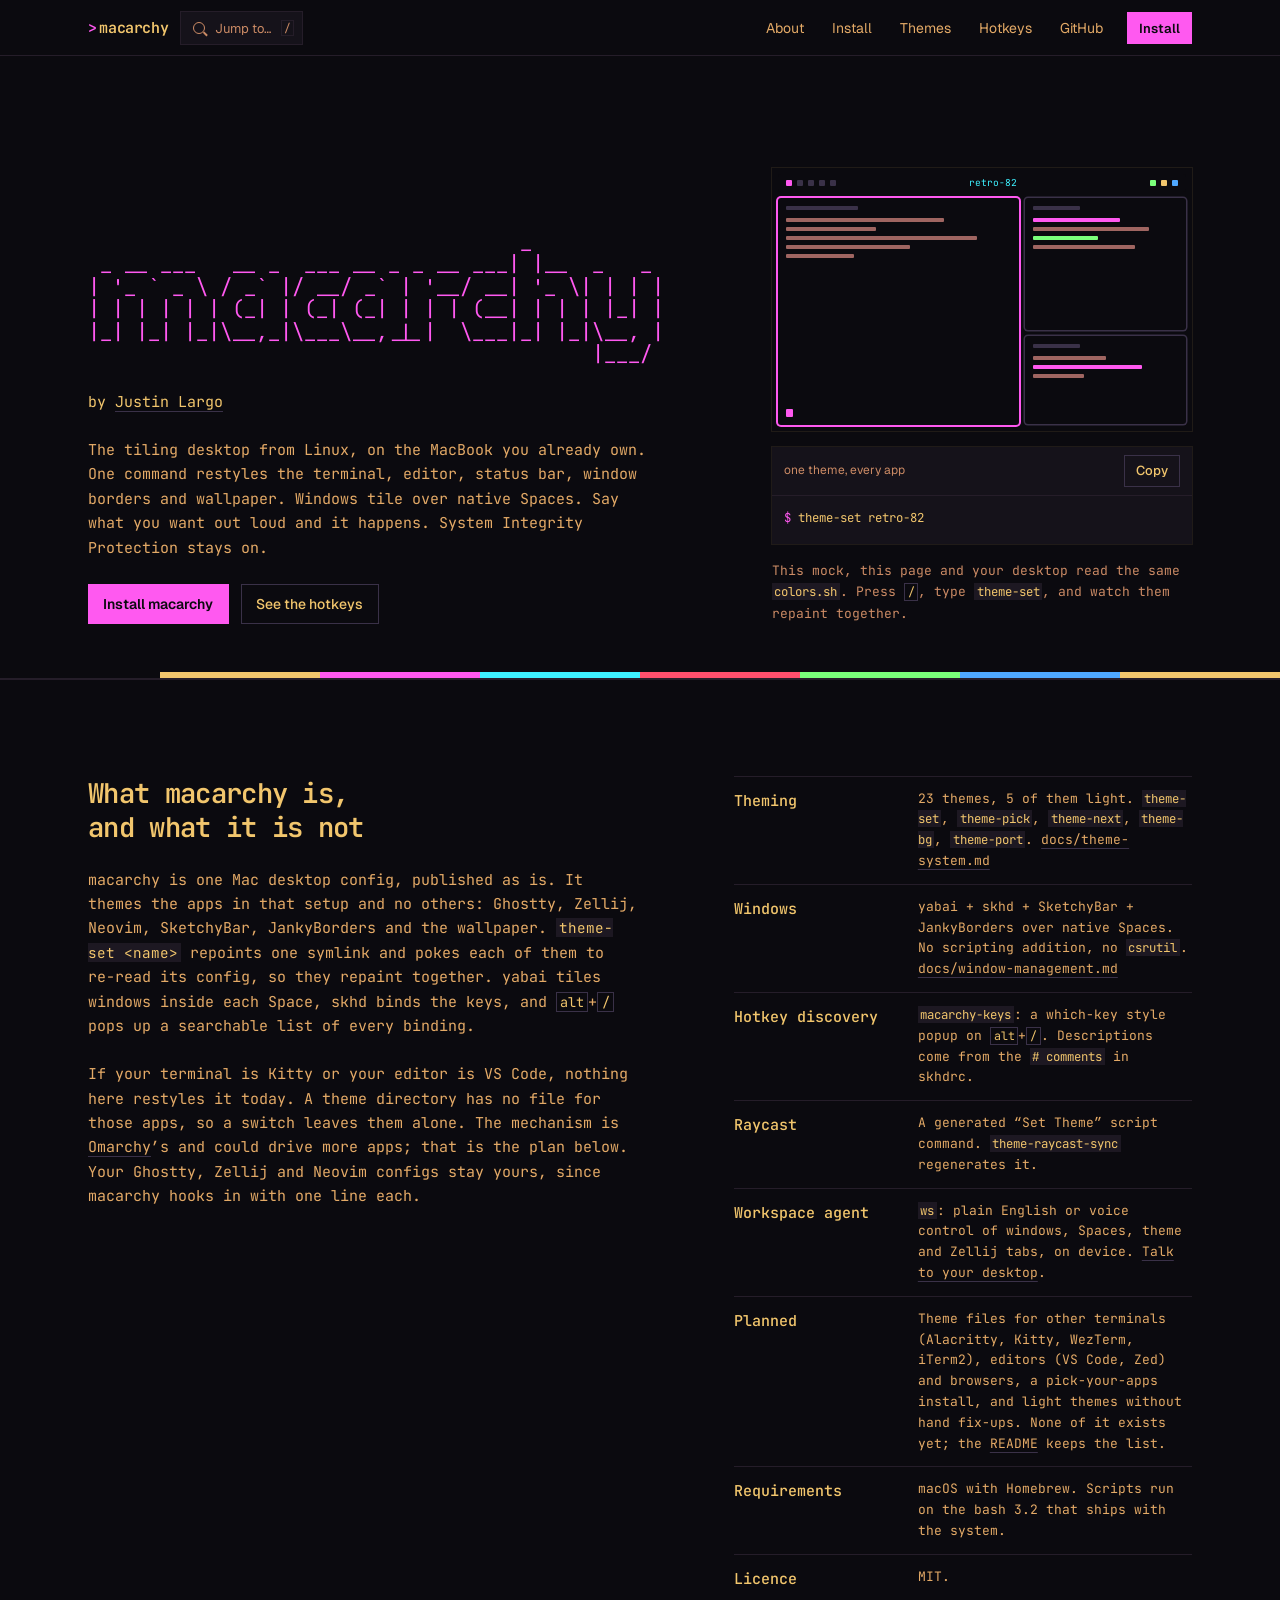
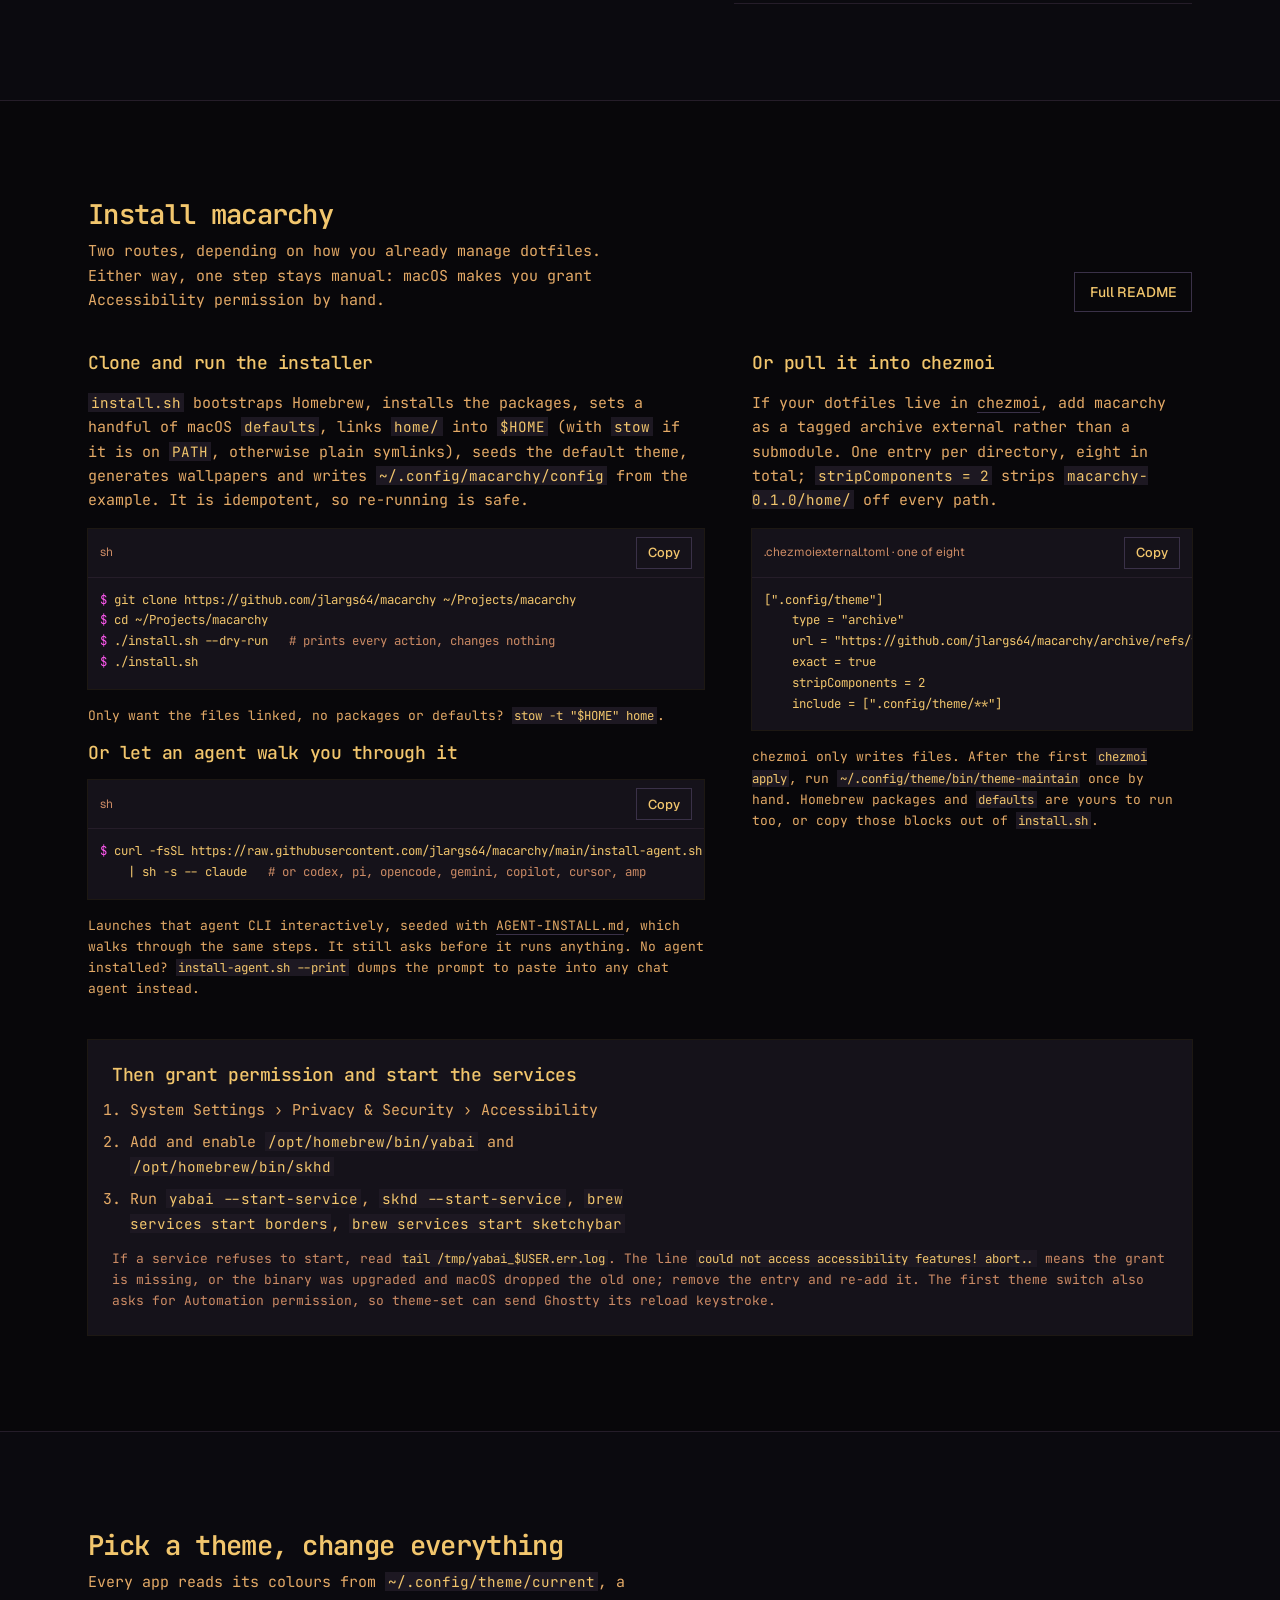
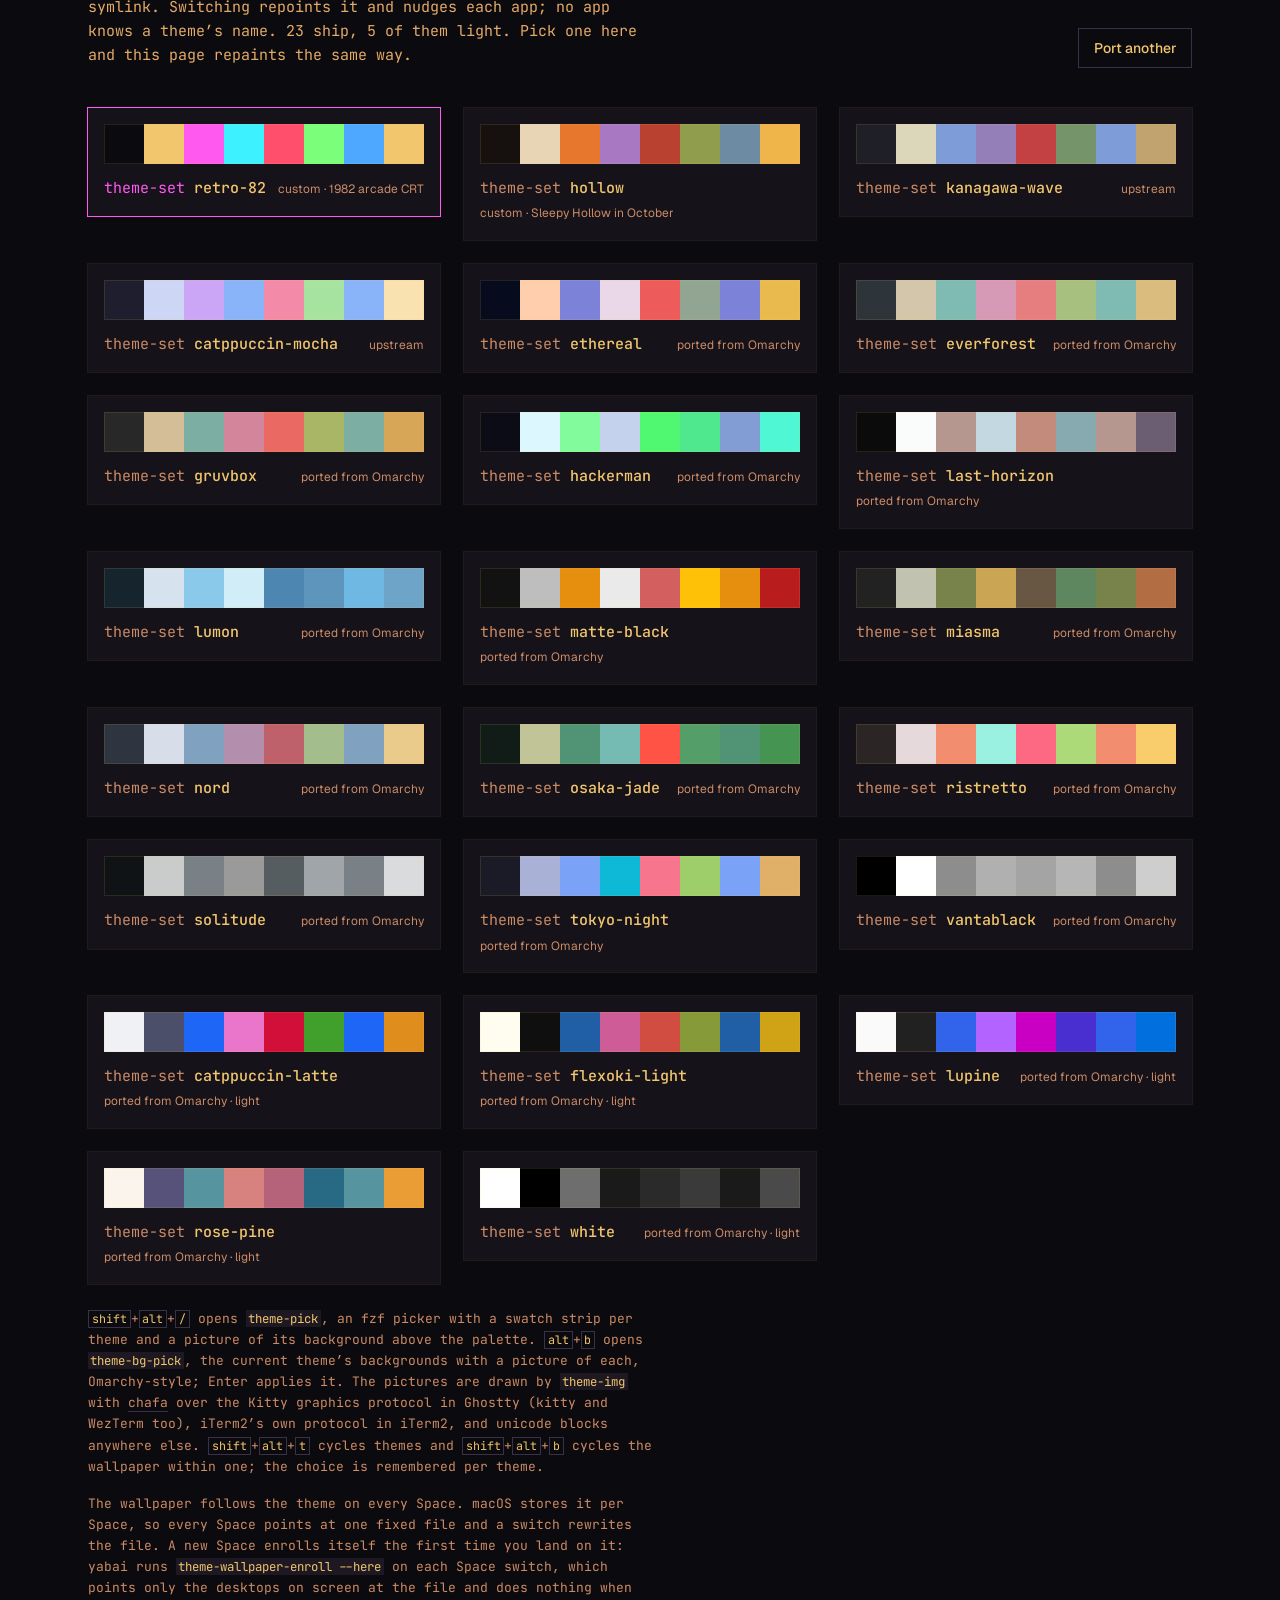
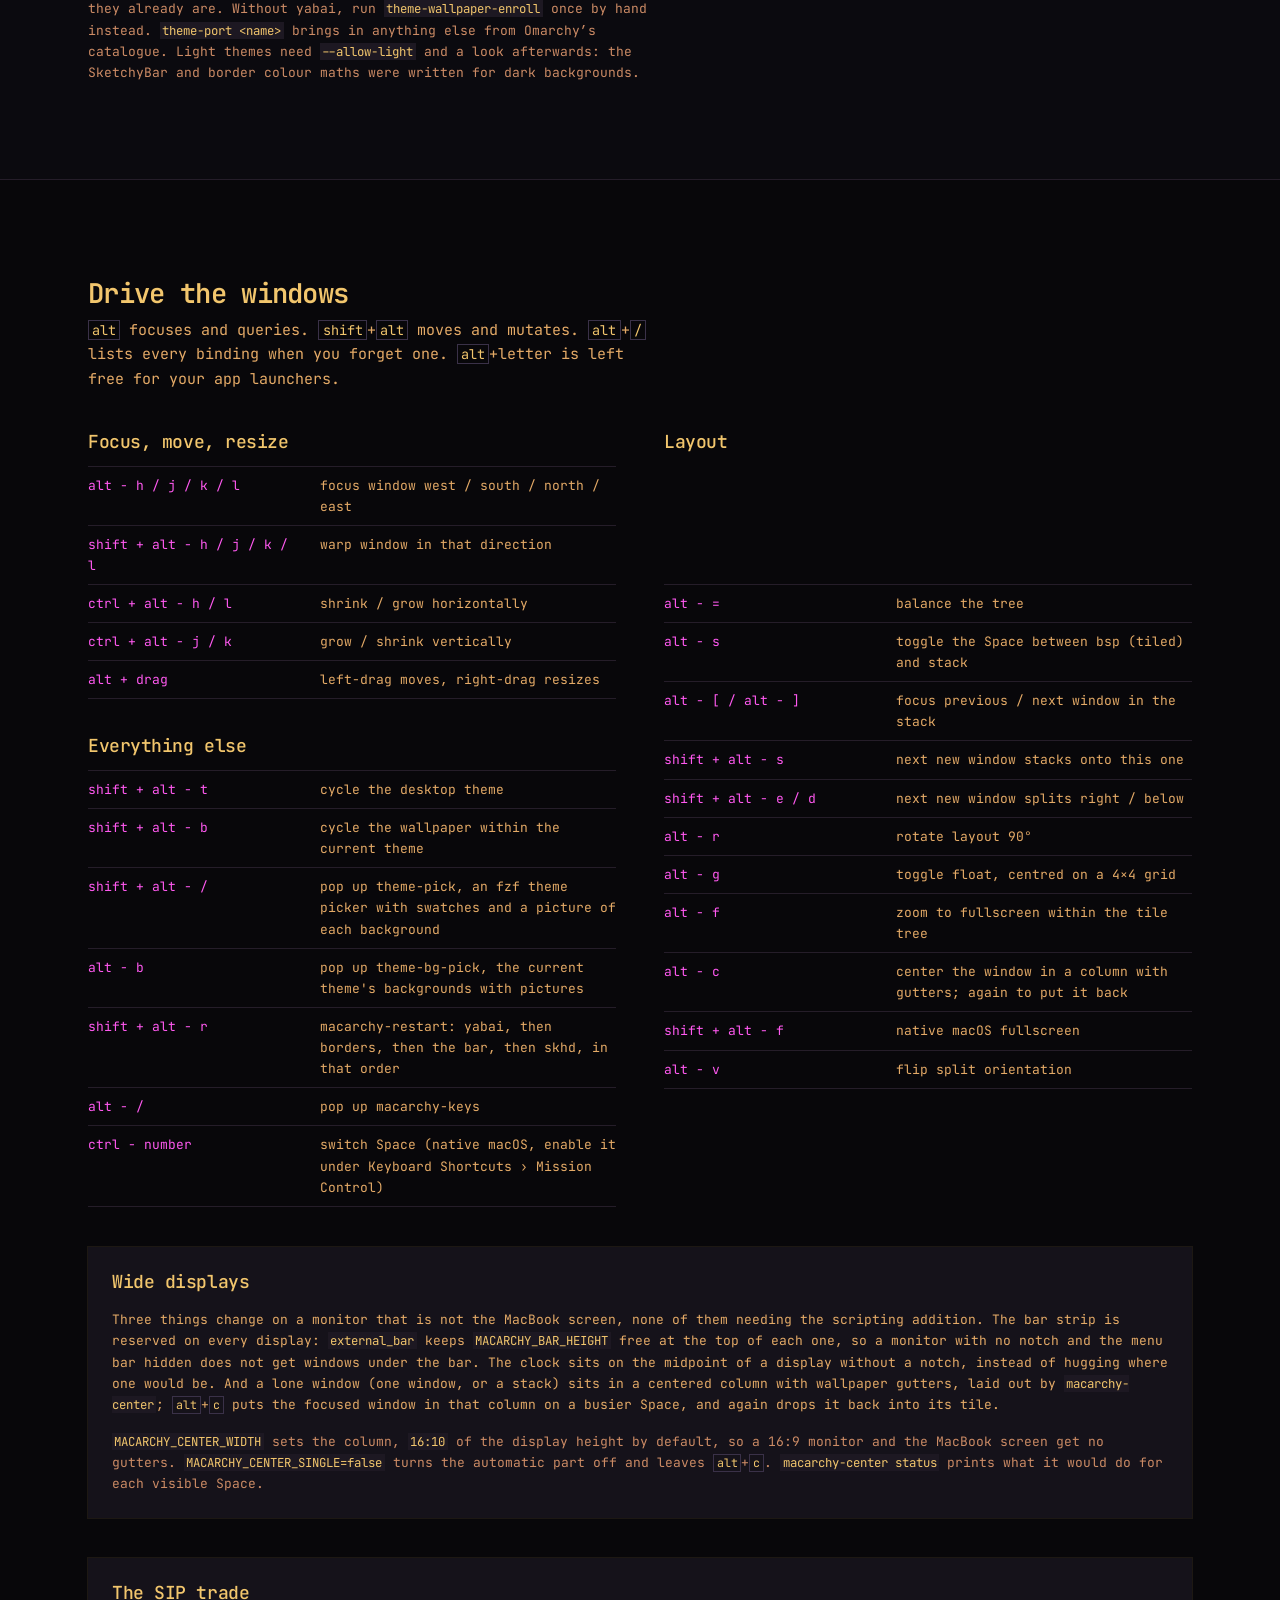
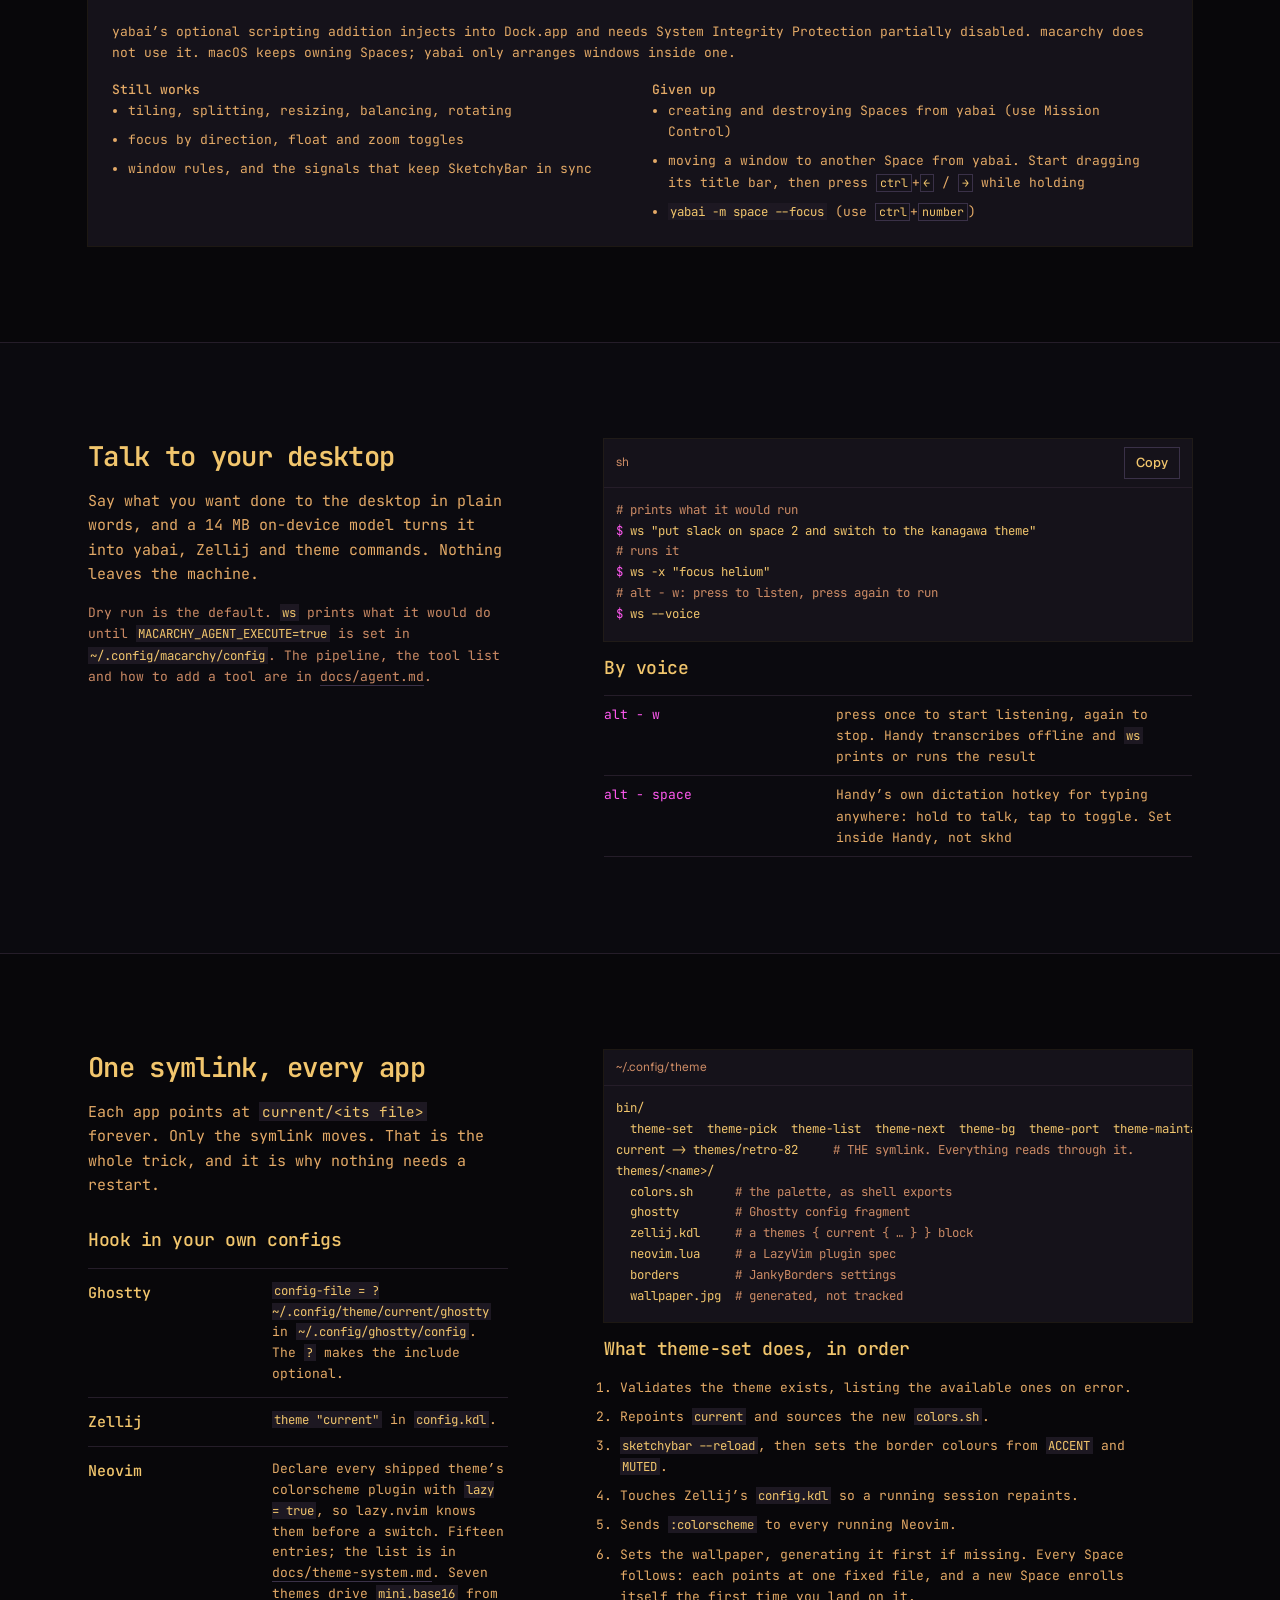
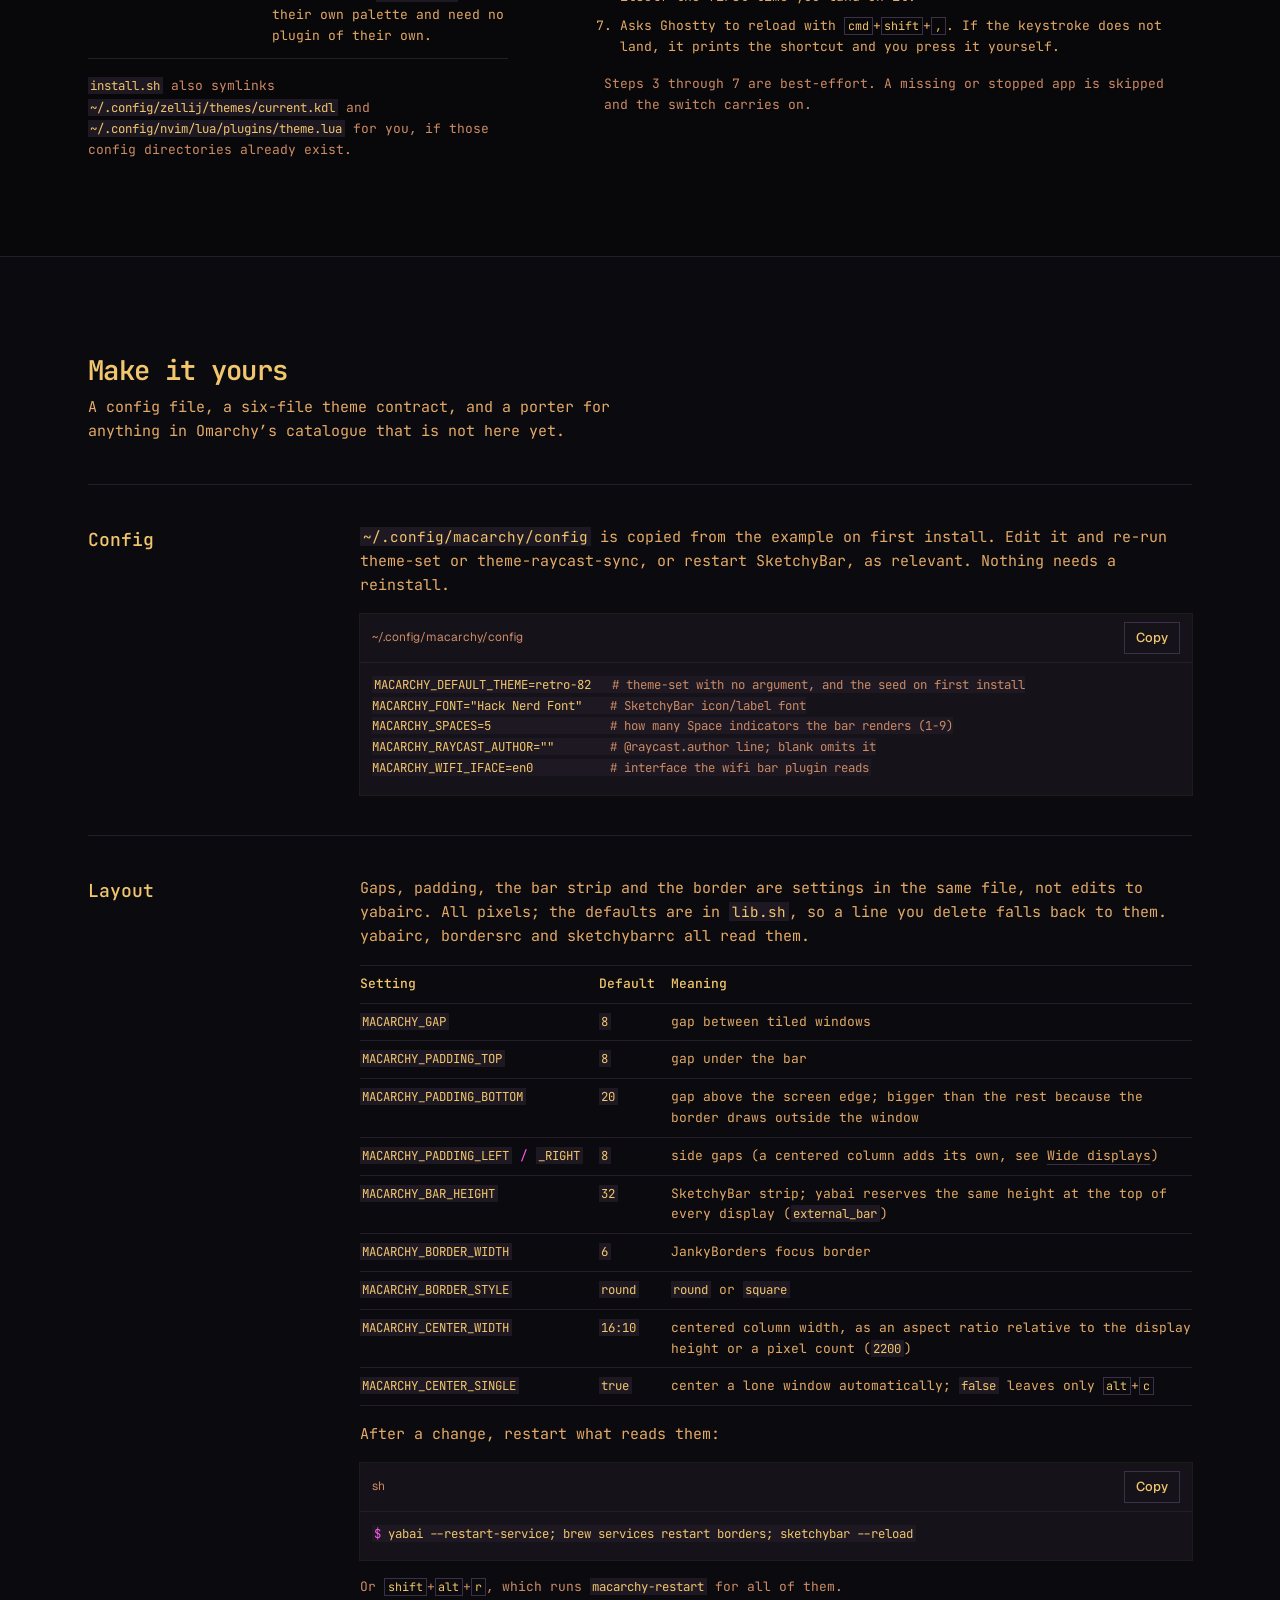
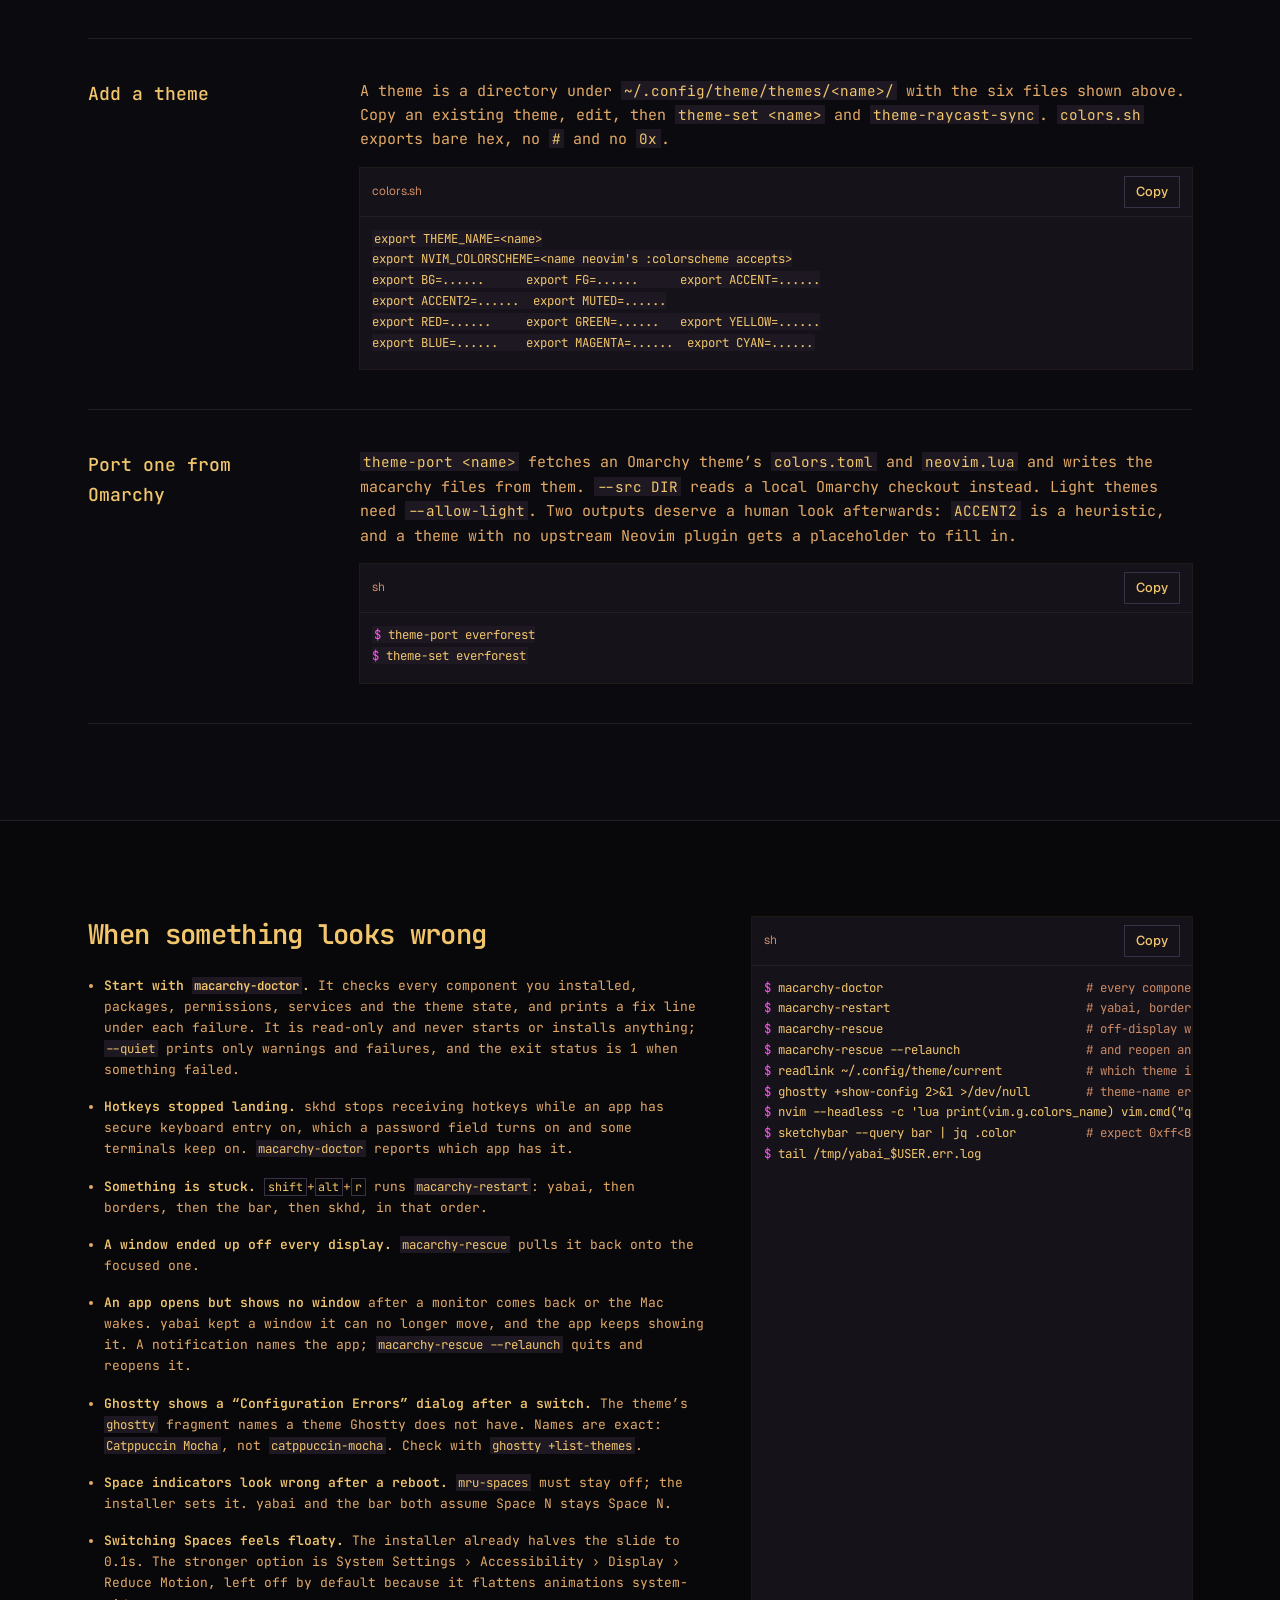
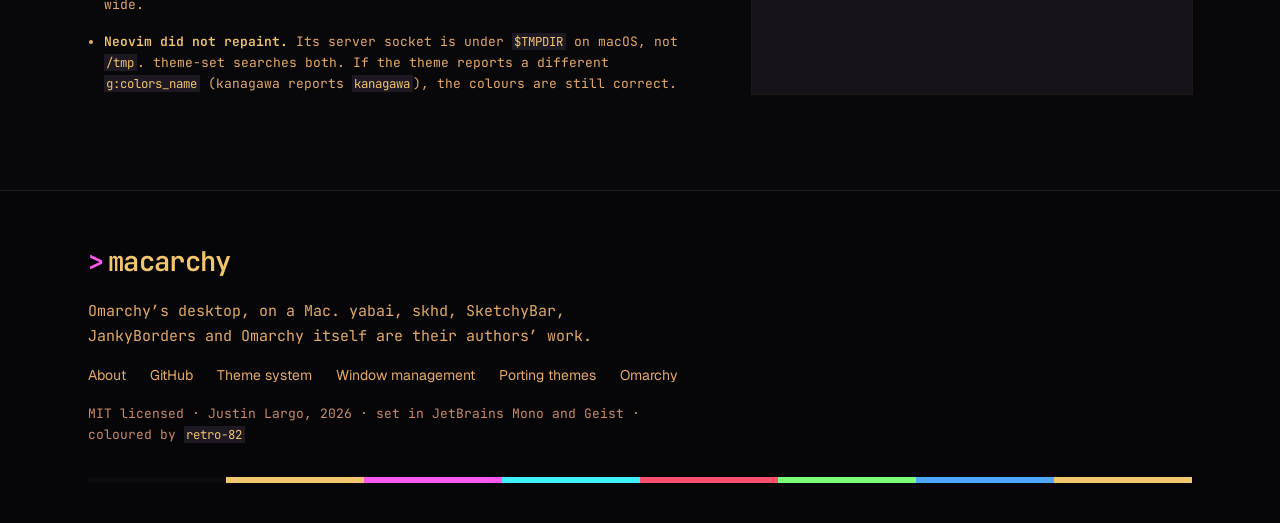
==== commit 2b739adc: "docs: macarchy-rescue --relaunch in AGENTS, README and site AGENTS.md also drops the stale note that" ====
--- a/site/index.html
+++ b/site/index.html
@@ -346,7 +346,7 @@
               <figcaption class="code__bar"><span>~/.config/macarchy/config</span><button class="btn btn--sm" type="button" data-copy><span class="btn__label">Copy</span></button></figcaption>
 <pre><code><span class="ln">MACARCHY_DEFAULT_THEME=retro-82   <span class="c"># theme-set with no argument, and the seed on first install</span></span>
 <span class="ln">MACARCHY_FONT="Hack Nerd Font"    <span class="c"># SketchyBar icon/label font</span></span>
-<span class="ln">MACARCHY_SPACES=9                 <span class="c"># highest Space number the bar draws (1-9, global across displays)</span></span>
+<span class="ln">MACARCHY_SPACES=5                 <span class="c"># how many Space indicators the bar renders (1-9)</span></span>
 <span class="ln">MACARCHY_RAYCAST_AUTHOR=""        <span class="c"># @raycast.author line; blank omits it</span></span>
 <span class="ln">MACARCHY_WIFI_IFACE=en0           <span class="c"># interface the wifi bar plugin reads</span></span></code></pre>
             </figure>
@@ -419,6 +419,7 @@
           <li><strong>Hotkeys stopped landing.</strong> skhd stops receiving hotkeys while an app has secure keyboard entry on, which a password field turns on and some terminals keep on. <code>macarchy-doctor</code> reports which app has it.</li>
           <li><strong>Something is stuck.</strong> <kbd>shift</kbd>+<kbd>alt</kbd>+<kbd>r</kbd> runs <code>macarchy-restart</code>: yabai, then borders, then the bar, then skhd, in that order.</li>
           <li><strong>A window ended up off every display.</strong> <code>macarchy-rescue</code> pulls it back onto the focused one.</li>
+          <li><strong>An app opens but shows no window</strong> after a monitor comes back or the Mac wakes. yabai kept a window it can no longer move, and the app keeps showing it. A notification names the app; <code>macarchy-rescue --relaunch</code> quits and reopens it.</li>
           <li><strong>Ghostty shows a “Configuration Errors” dialog after a switch.</strong> The theme’s <code>ghostty</code> fragment names a theme Ghostty does not have. Names are exact: <code>Catppuccin Mocha</code>, not <code>catppuccin-mocha</code>. Check with <code>ghostty +list-themes</code>.</li>
           <li><strong>Space indicators look wrong after a reboot.</strong> <code>mru-spaces</code> must stay off; the installer sets it. yabai and the bar both assume Space N stays Space N.</li>
           <li><strong>Switching Spaces feels floaty.</strong> The installer already halves the slide to 0.1s. The stronger option is System Settings › Accessibility › Display › Reduce Motion, left off by default because it flattens animations system-wide.</li>
@@ -430,6 +431,7 @@
 <pre><code><span class="ln"><span class="p">$ </span>macarchy-doctor                             <span class="c"># every component, a fix line per failure</span></span>
 <span class="ln"><span class="p">$ </span>macarchy-restart                            <span class="c"># yabai, borders, the bar, skhd</span></span>
 <span class="ln"><span class="p">$ </span>macarchy-rescue                             <span class="c"># off-display windows, back onto this one</span></span>
+<span class="ln"><span class="p">$ </span>macarchy-rescue --relaunch                  <span class="c"># and reopen an app whose window will not move</span></span>
 <span class="ln"><span class="p">$ </span>readlink ~/.config/theme/current            <span class="c"># which theme is active</span></span>
 <span class="ln"><span class="p">$ </span>ghostty +show-config 2&gt;&amp;1 &gt;/dev/null        <span class="c"># theme-name errors show here</span></span>
 <span class="ln"><span class="p">$ </span>nvim --headless -c 'lua print(vim.g.colors_name) vim.cmd("qa!")'</span>
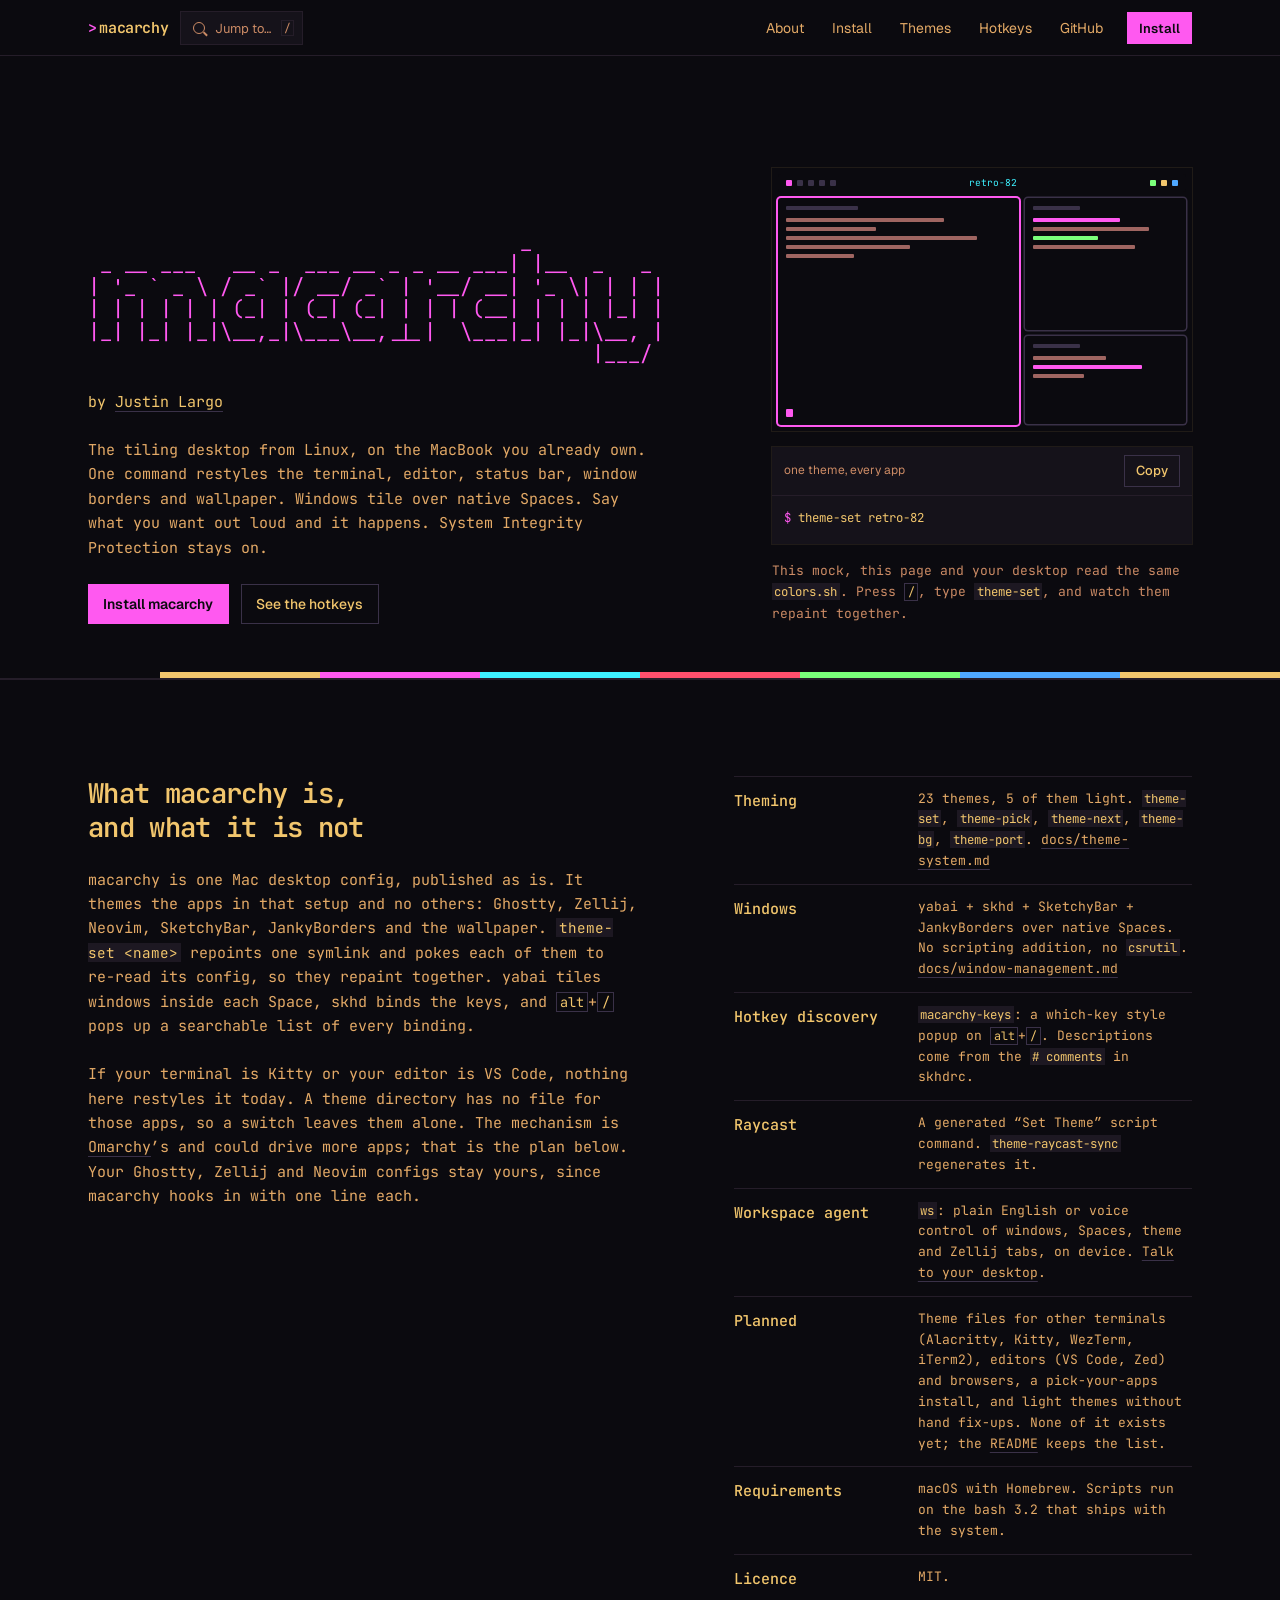
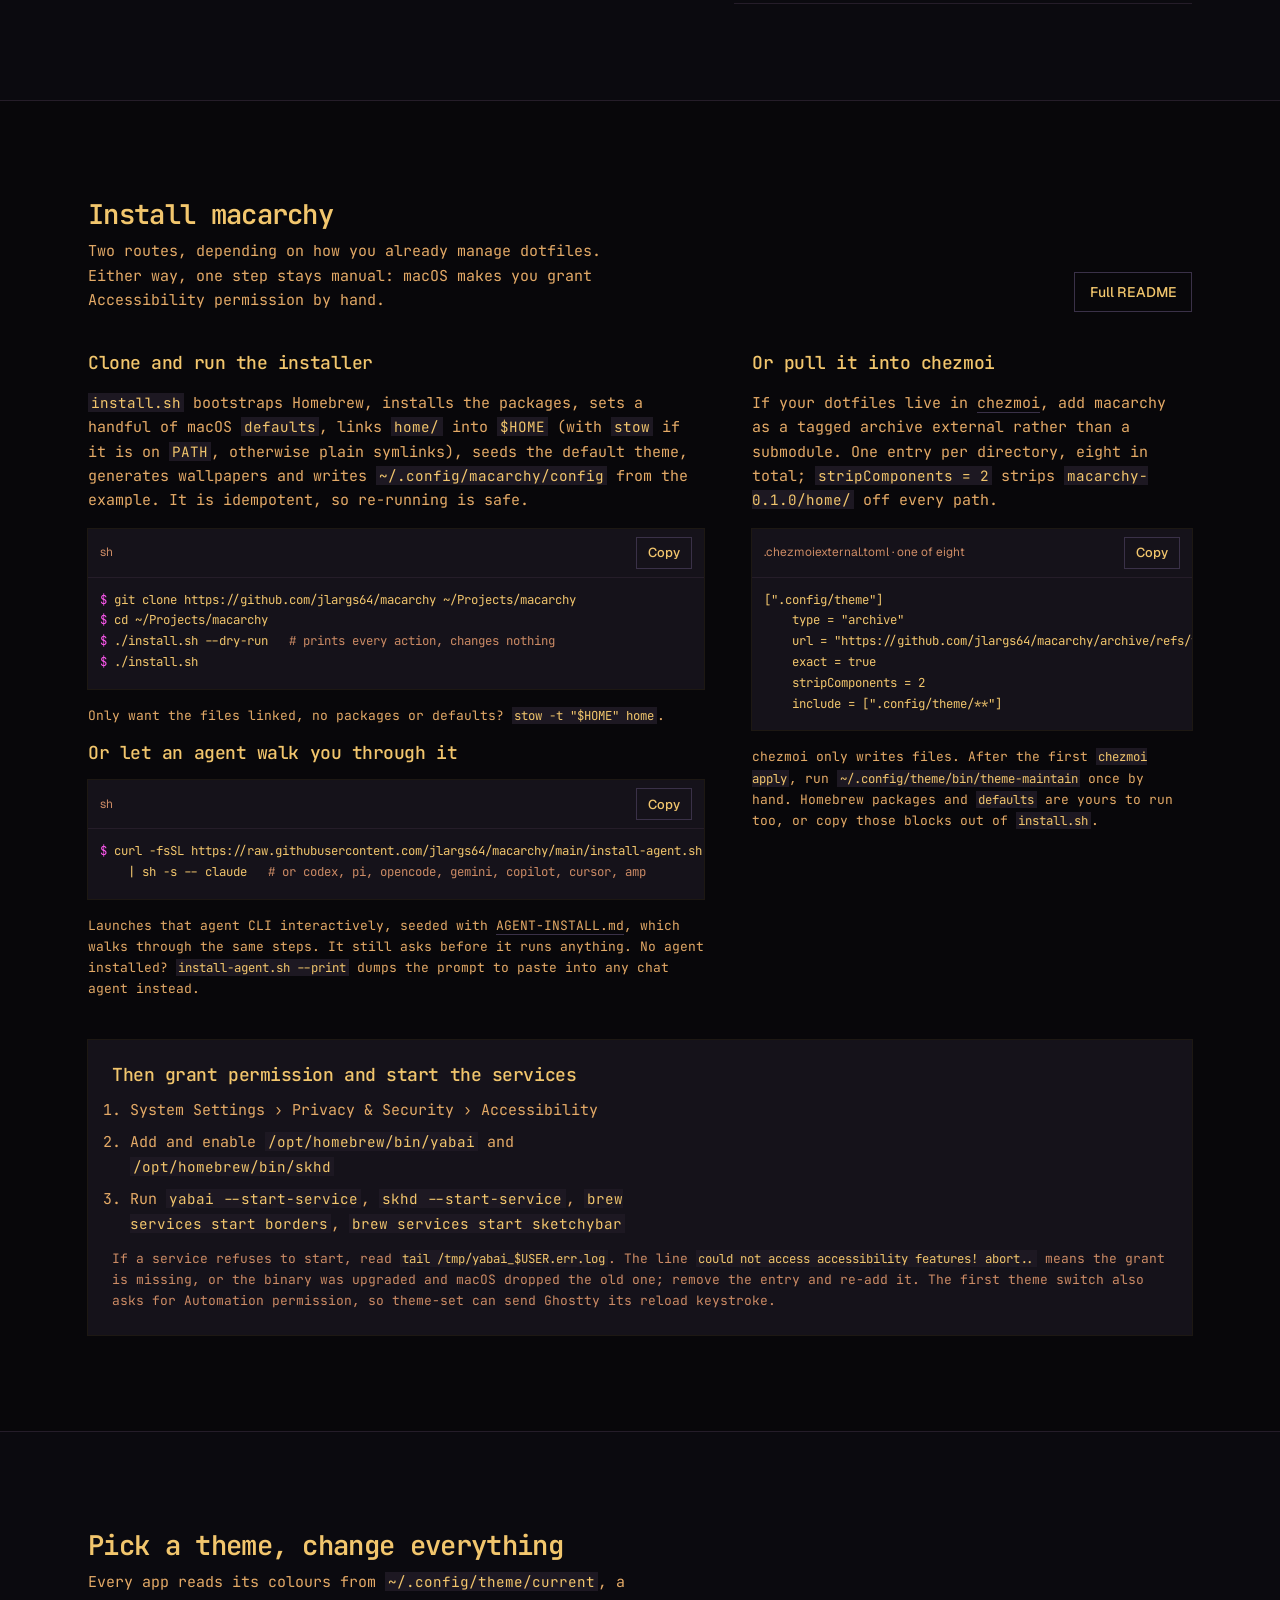
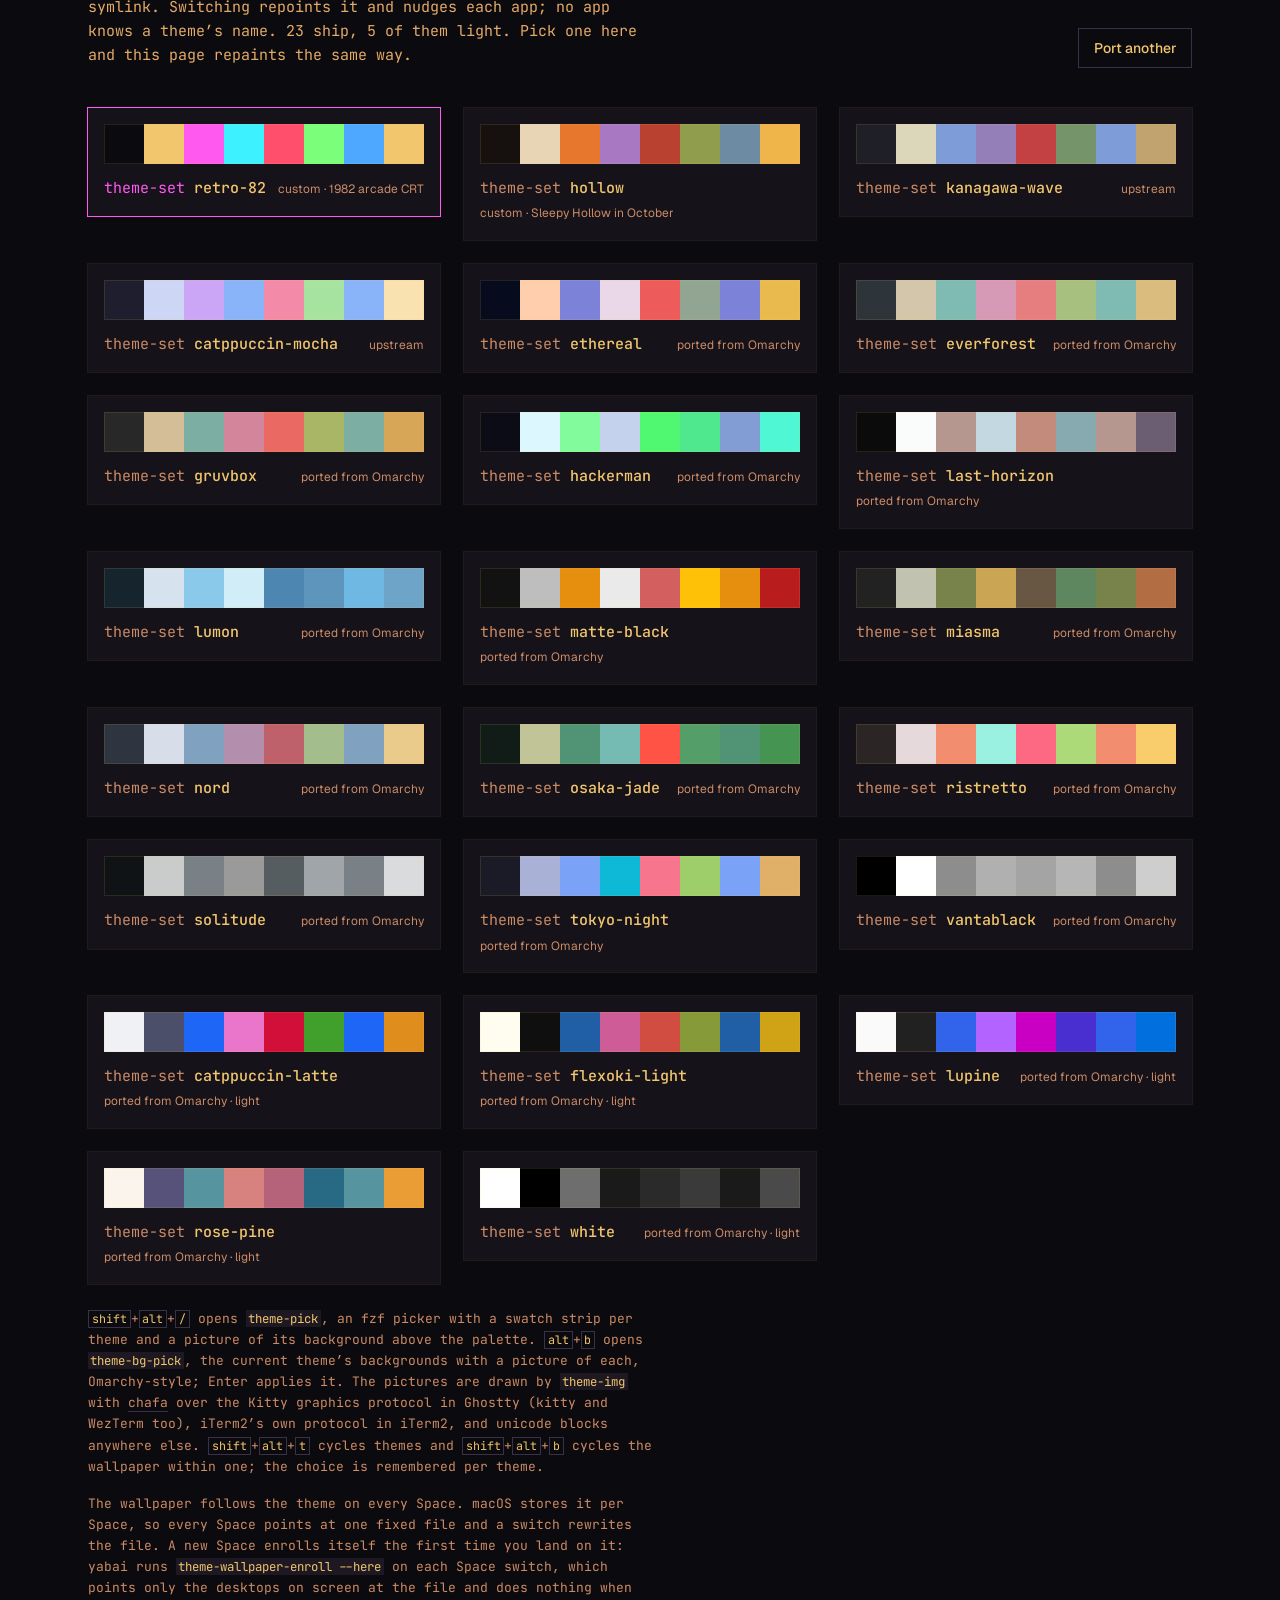
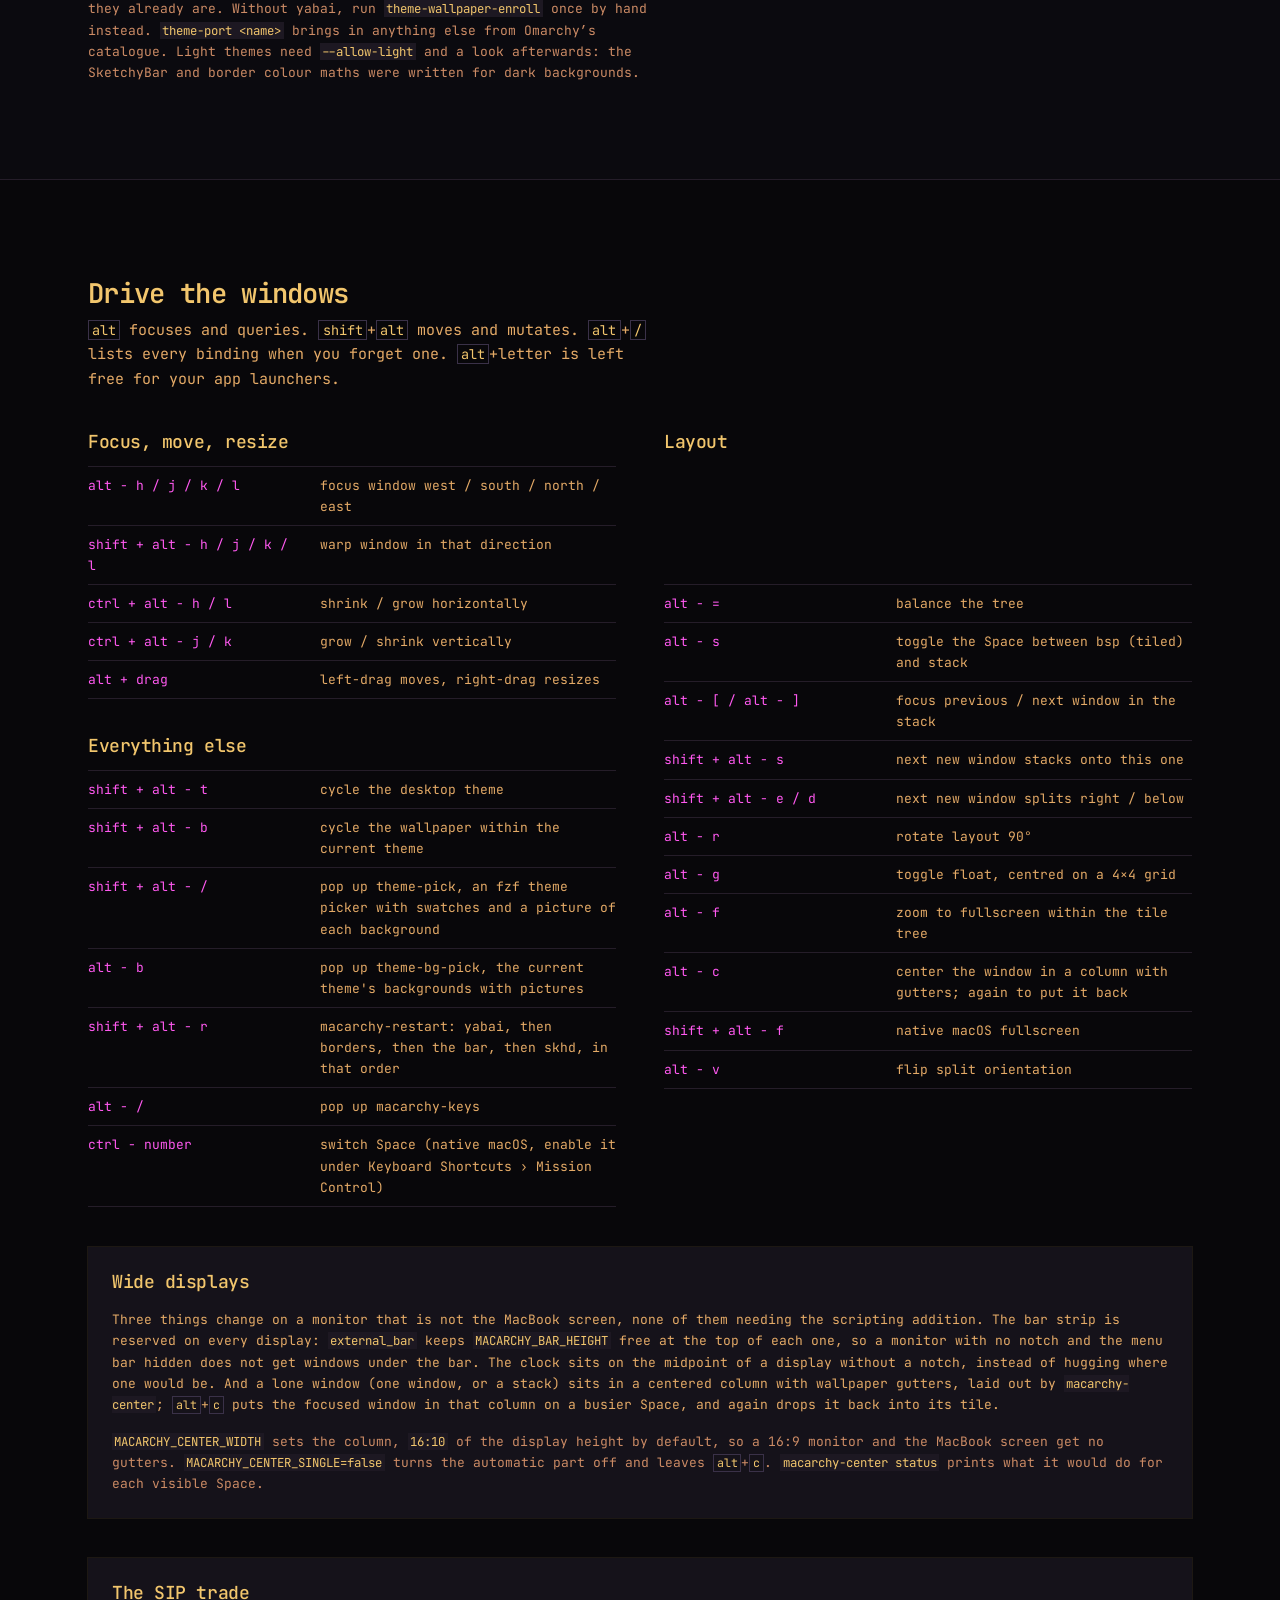
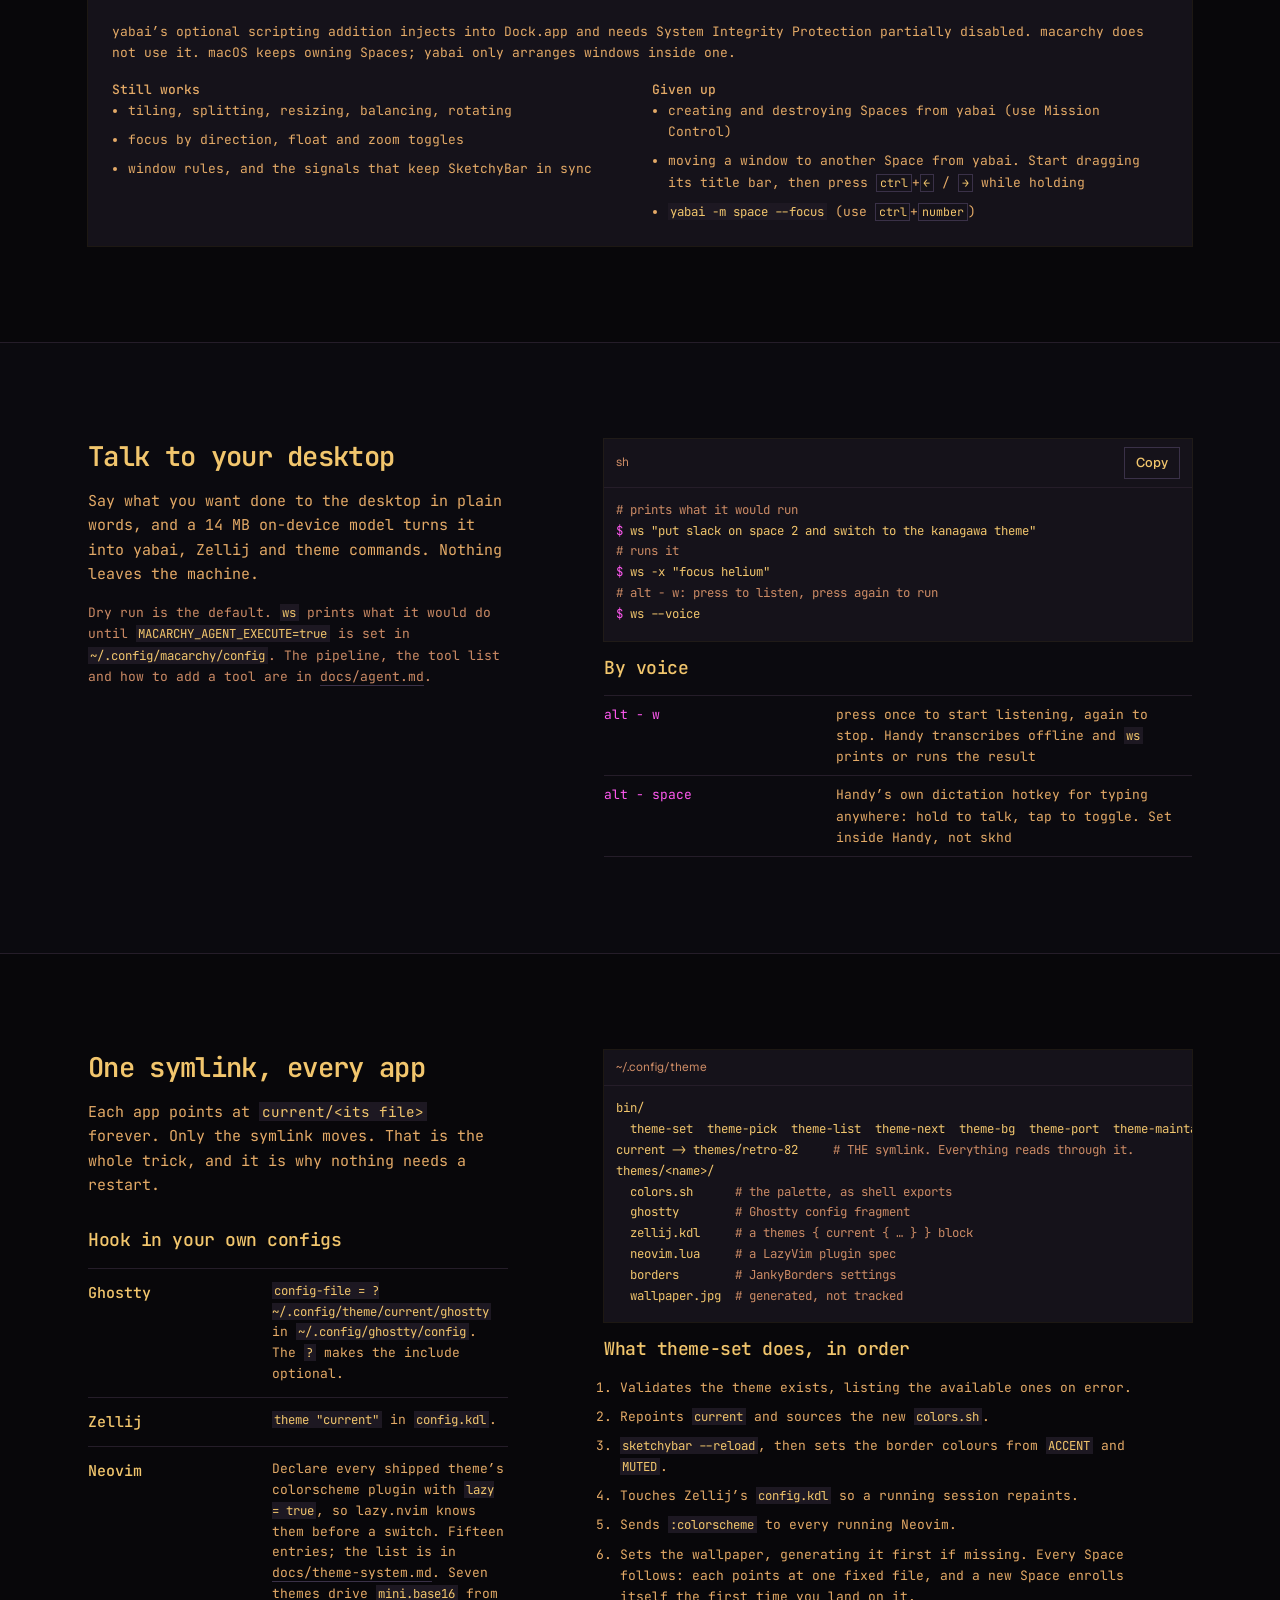
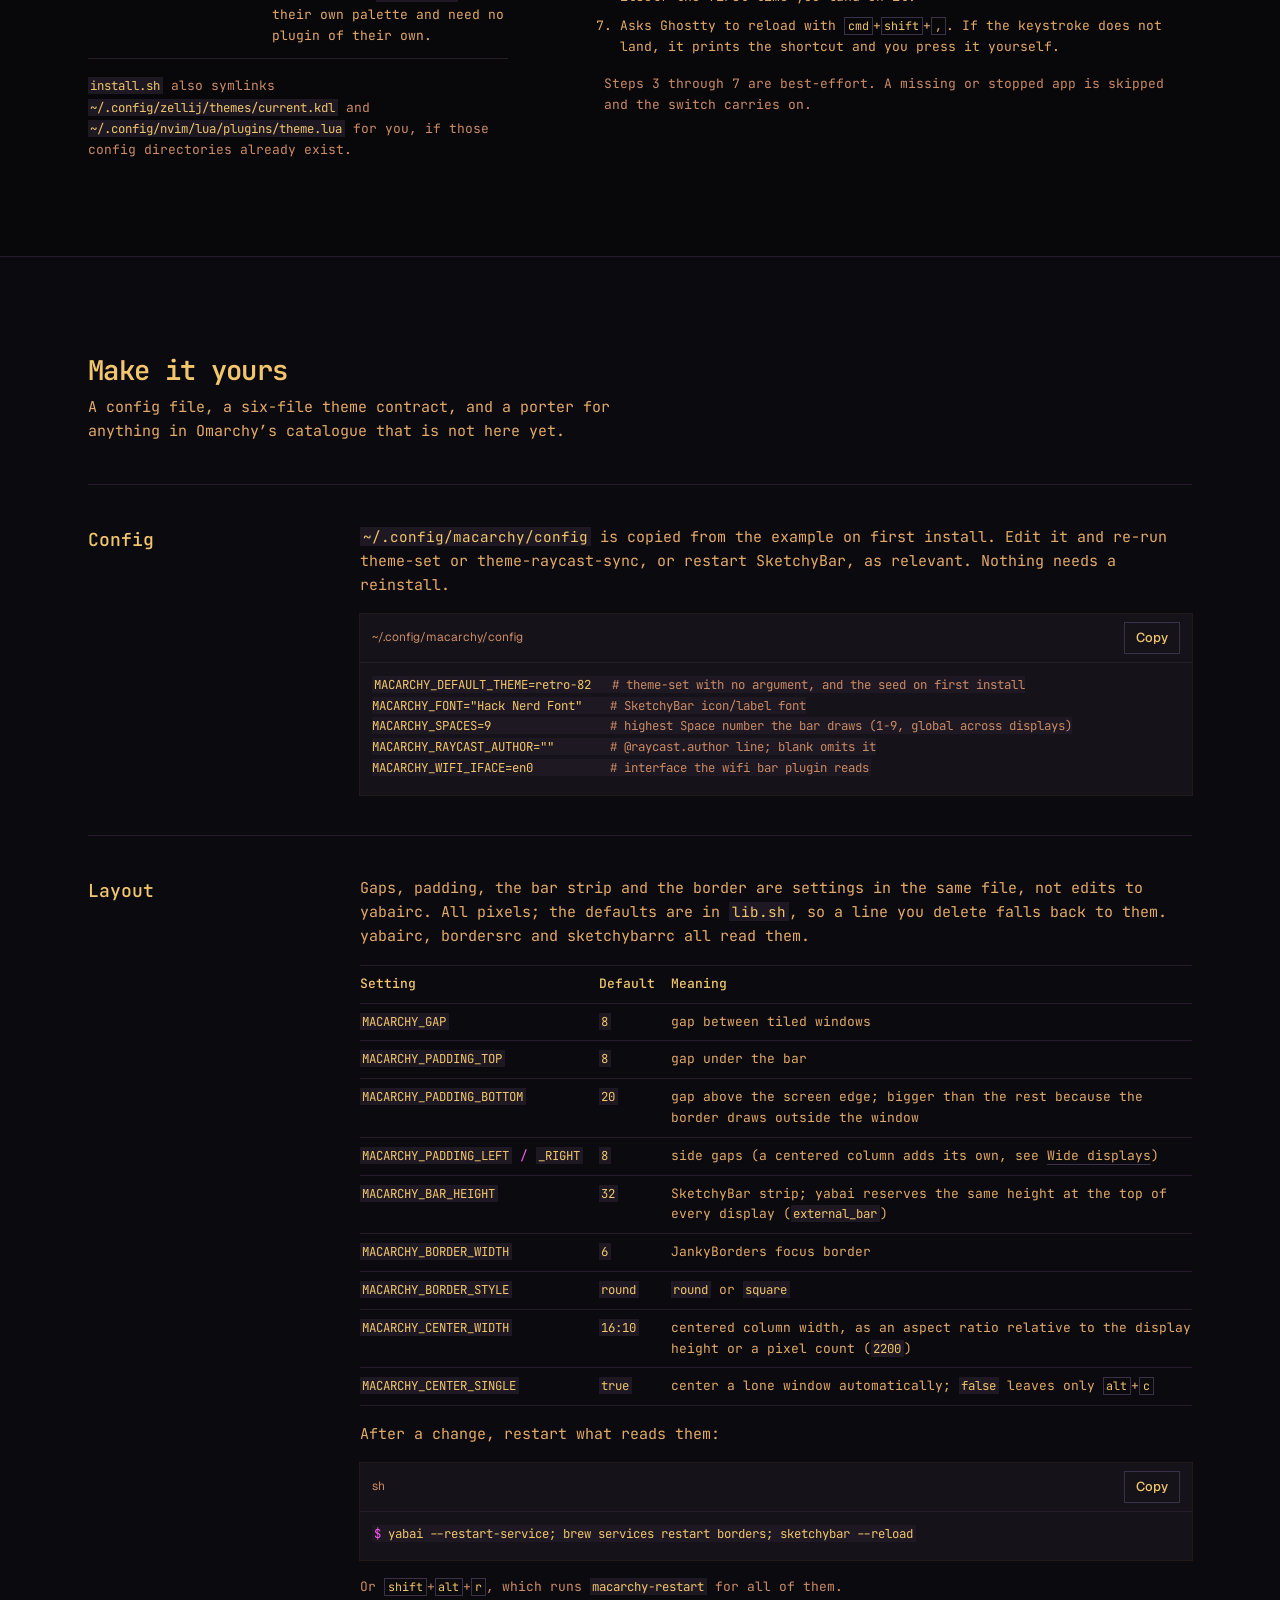
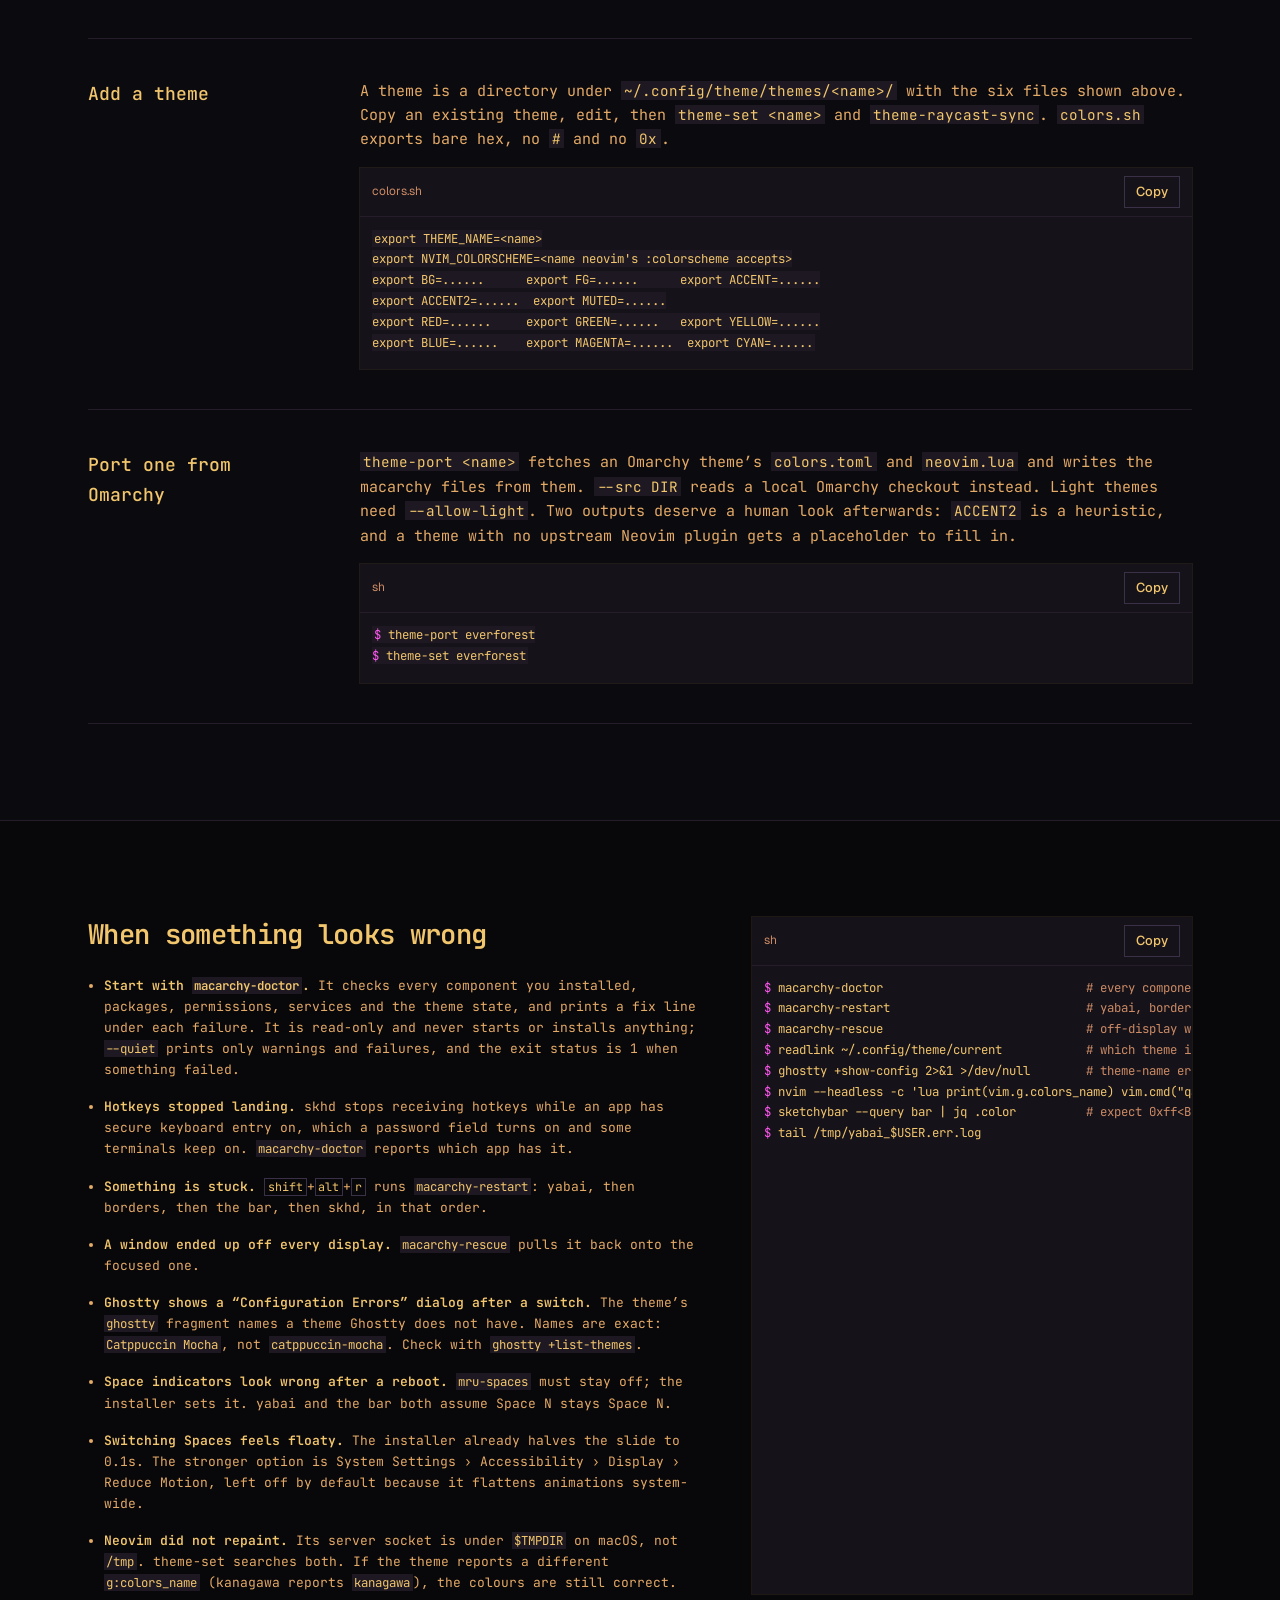
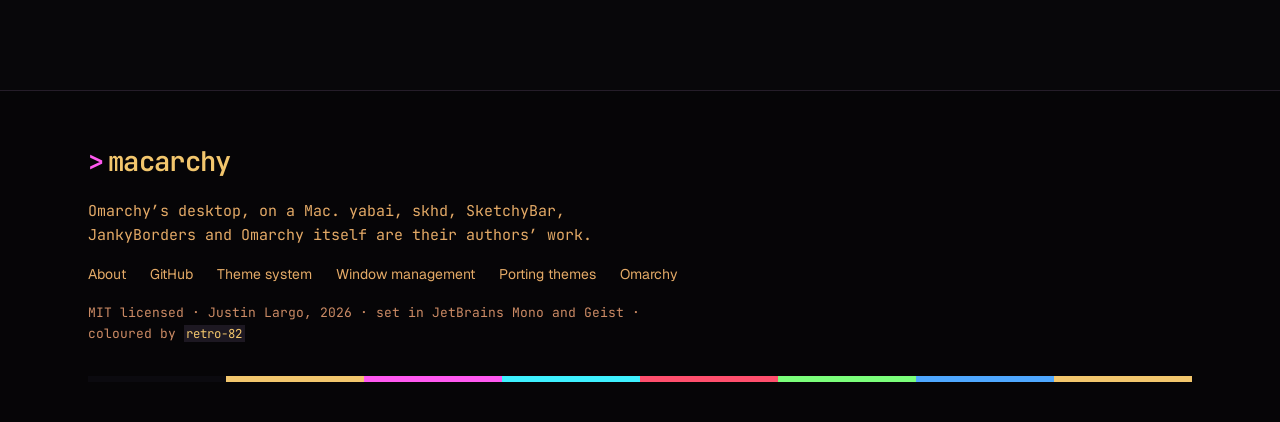
==== commit a51b6af2: "fix(bar): show every Space on multi-display setups, light each display's current one (#27) Co-author" ====
--- a/site/index.html
+++ b/site/index.html
@@ -346,7 +346,7 @@
               <figcaption class="code__bar"><span>~/.config/macarchy/config</span><button class="btn btn--sm" type="button" data-copy><span class="btn__label">Copy</span></button></figcaption>
 <pre><code><span class="ln">MACARCHY_DEFAULT_THEME=retro-82   <span class="c"># theme-set with no argument, and the seed on first install</span></span>
 <span class="ln">MACARCHY_FONT="Hack Nerd Font"    <span class="c"># SketchyBar icon/label font</span></span>
-<span class="ln">MACARCHY_SPACES=5                 <span class="c"># how many Space indicators the bar renders (1-9)</span></span>
+<span class="ln">MACARCHY_SPACES=9                 <span class="c"># highest Space number the bar draws (1-9, global across displays)</span></span>
 <span class="ln">MACARCHY_RAYCAST_AUTHOR=""        <span class="c"># @raycast.author line; blank omits it</span></span>
 <span class="ln">MACARCHY_WIFI_IFACE=en0           <span class="c"># interface the wifi bar plugin reads</span></span></code></pre>
             </figure>
@@ -419,7 +419,6 @@
           <li><strong>Hotkeys stopped landing.</strong> skhd stops receiving hotkeys while an app has secure keyboard entry on, which a password field turns on and some terminals keep on. <code>macarchy-doctor</code> reports which app has it.</li>
           <li><strong>Something is stuck.</strong> <kbd>shift</kbd>+<kbd>alt</kbd>+<kbd>r</kbd> runs <code>macarchy-restart</code>: yabai, then borders, then the bar, then skhd, in that order.</li>
           <li><strong>A window ended up off every display.</strong> <code>macarchy-rescue</code> pulls it back onto the focused one.</li>
-          <li><strong>An app opens but shows no window</strong> after a monitor comes back or the Mac wakes. yabai kept a window it can no longer move, and the app keeps showing it. A notification names the app; <code>macarchy-rescue --relaunch</code> quits and reopens it.</li>
           <li><strong>Ghostty shows a “Configuration Errors” dialog after a switch.</strong> The theme’s <code>ghostty</code> fragment names a theme Ghostty does not have. Names are exact: <code>Catppuccin Mocha</code>, not <code>catppuccin-mocha</code>. Check with <code>ghostty +list-themes</code>.</li>
           <li><strong>Space indicators look wrong after a reboot.</strong> <code>mru-spaces</code> must stay off; the installer sets it. yabai and the bar both assume Space N stays Space N.</li>
           <li><strong>Switching Spaces feels floaty.</strong> The installer already halves the slide to 0.1s. The stronger option is System Settings › Accessibility › Display › Reduce Motion, left off by default because it flattens animations system-wide.</li>
@@ -431,7 +430,6 @@
 <pre><code><span class="ln"><span class="p">$ </span>macarchy-doctor                             <span class="c"># every component, a fix line per failure</span></span>
 <span class="ln"><span class="p">$ </span>macarchy-restart                            <span class="c"># yabai, borders, the bar, skhd</span></span>
 <span class="ln"><span class="p">$ </span>macarchy-rescue                             <span class="c"># off-display windows, back onto this one</span></span>
-<span class="ln"><span class="p">$ </span>macarchy-rescue --relaunch                  <span class="c"># and reopen an app whose window will not move</span></span>
 <span class="ln"><span class="p">$ </span>readlink ~/.config/theme/current            <span class="c"># which theme is active</span></span>
 <span class="ln"><span class="p">$ </span>ghostty +show-config 2&gt;&amp;1 &gt;/dev/null        <span class="c"># theme-name errors show here</span></span>
 <span class="ln"><span class="p">$ </span>nvim --headless -c 'lua print(vim.g.colors_name) vim.cmd("qa!")'</span>
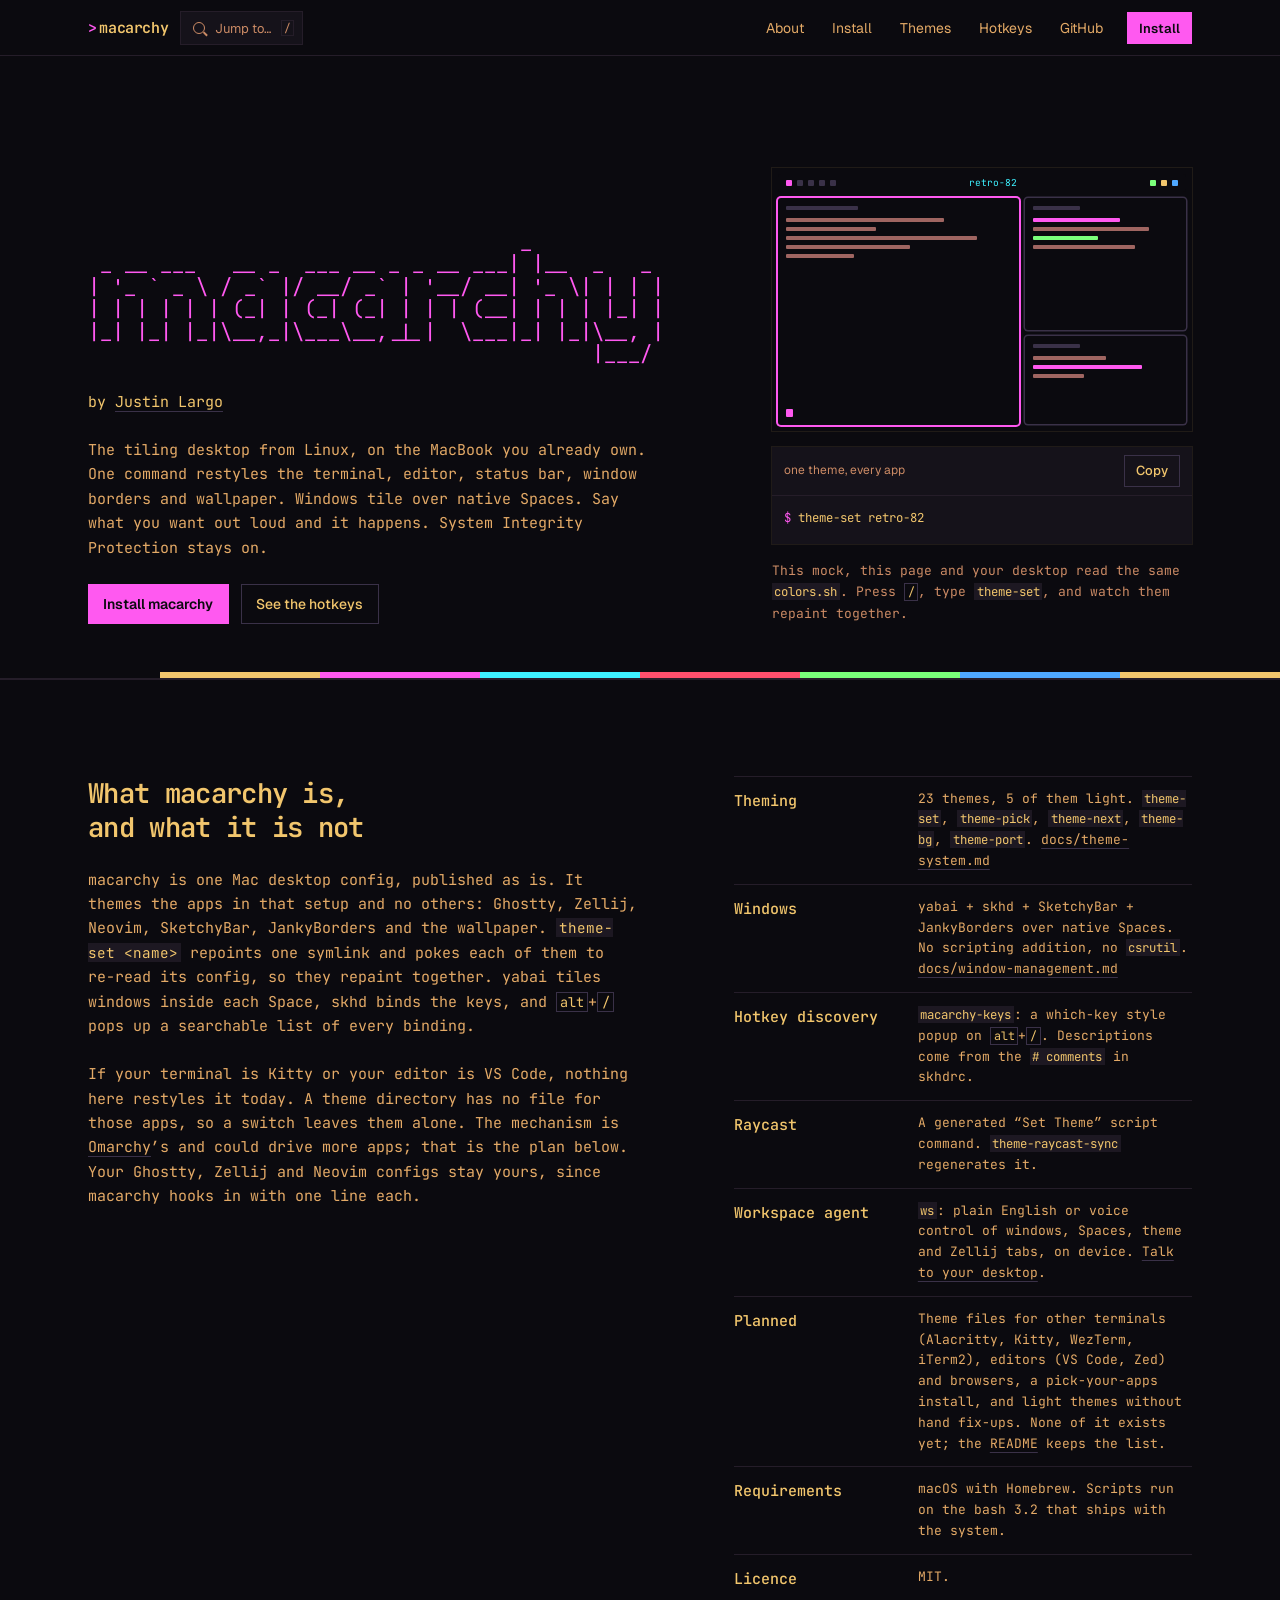
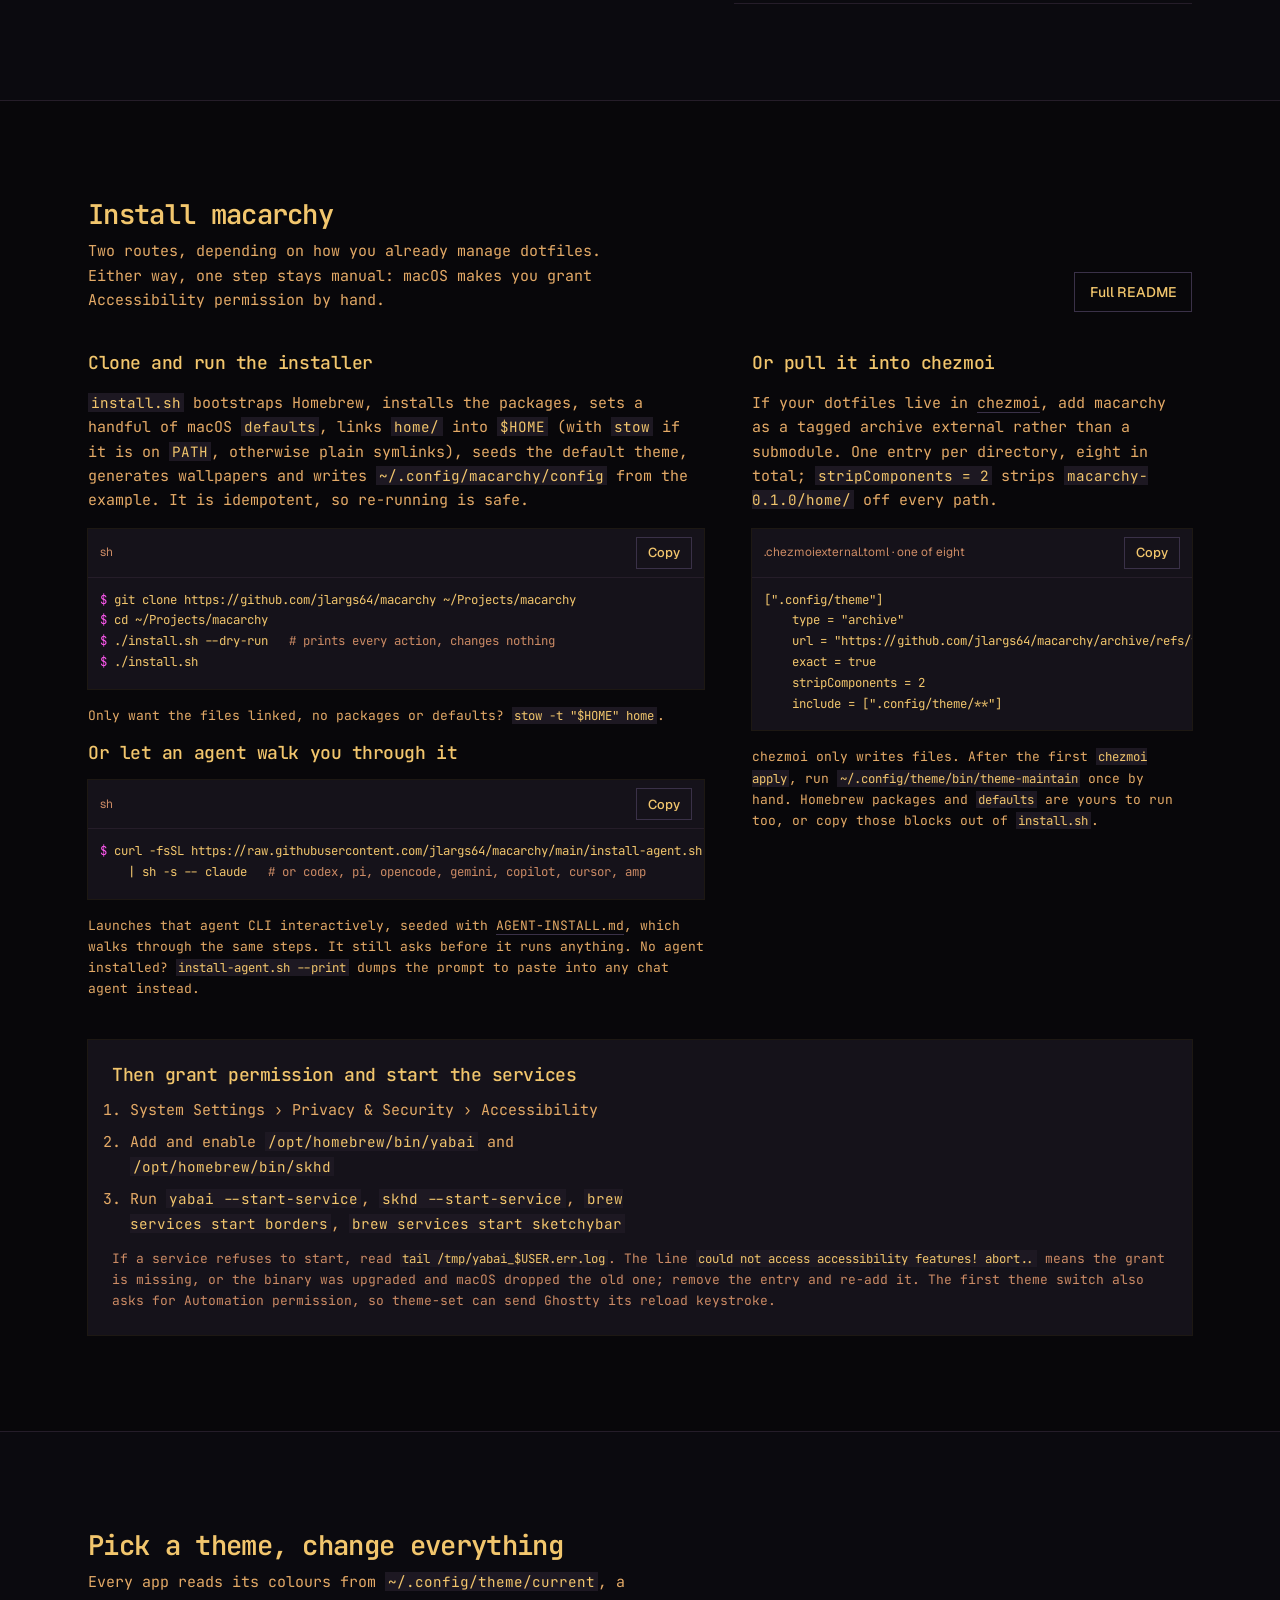
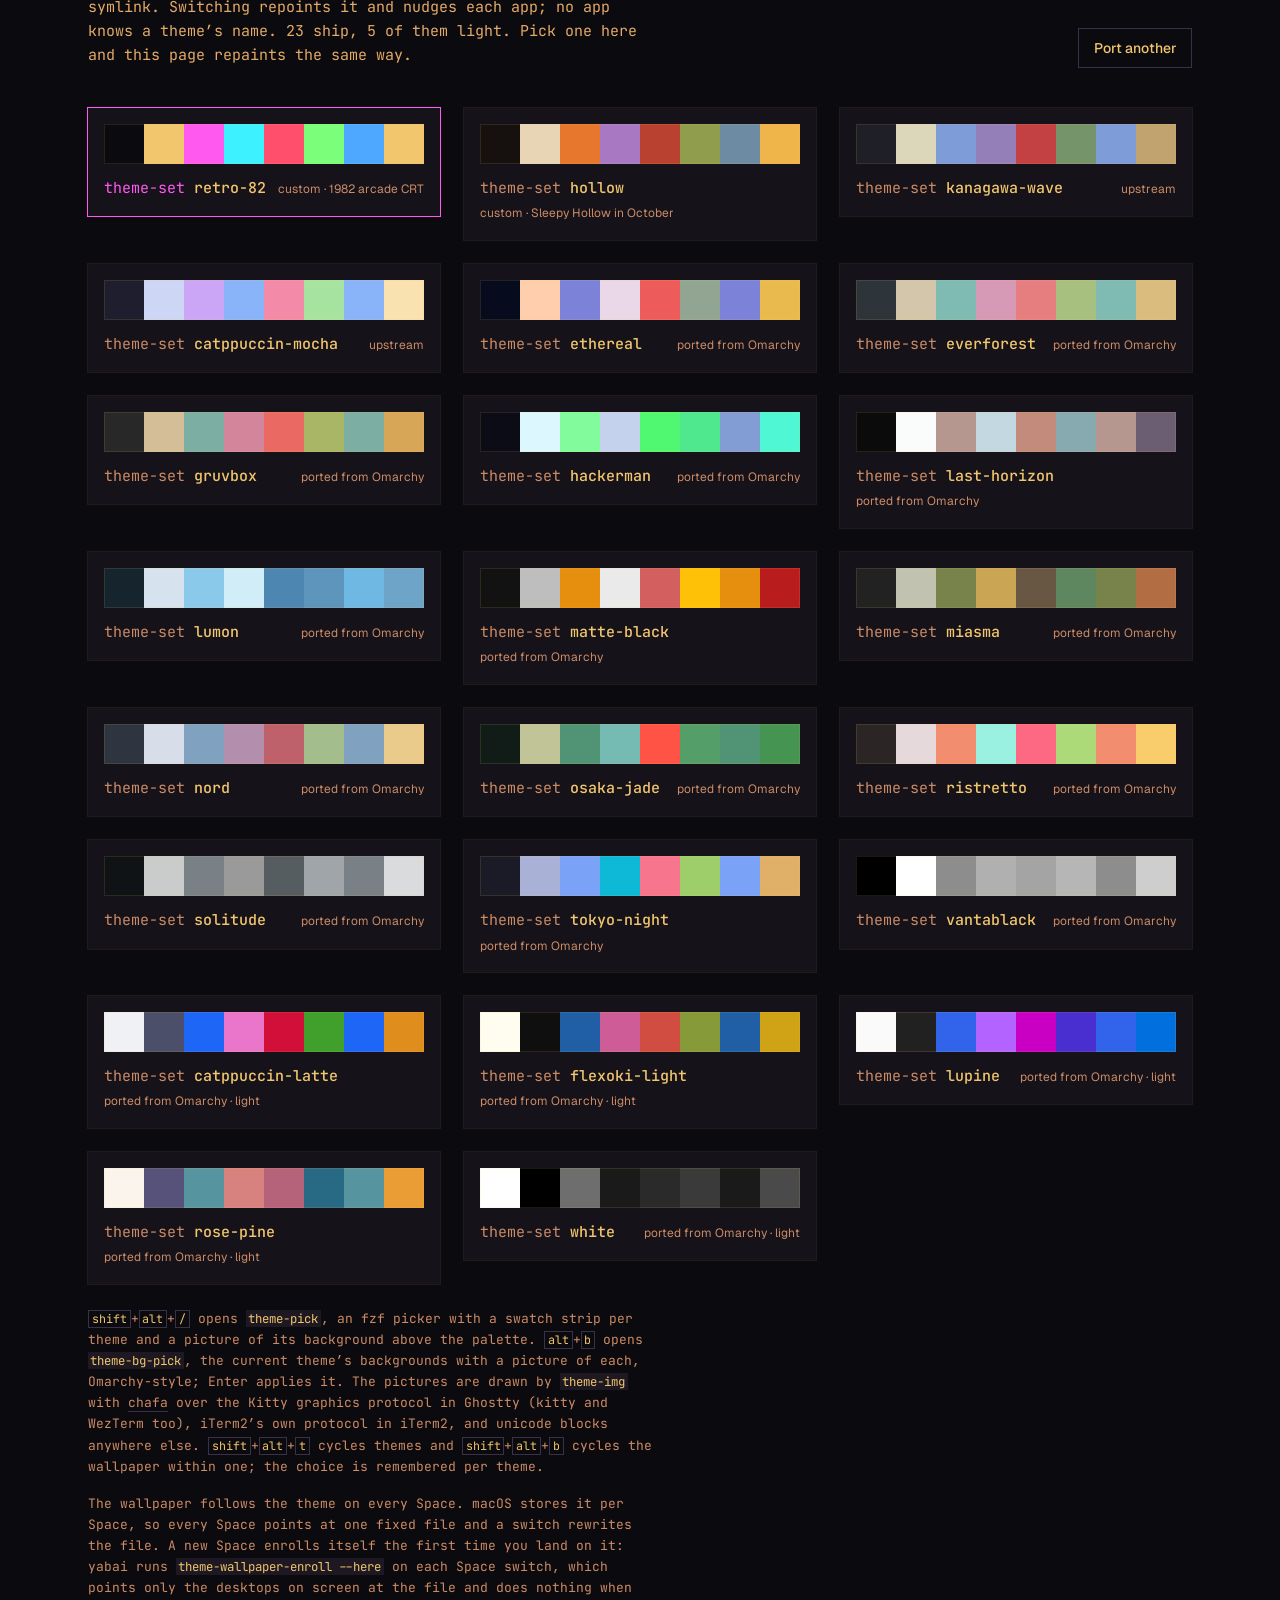
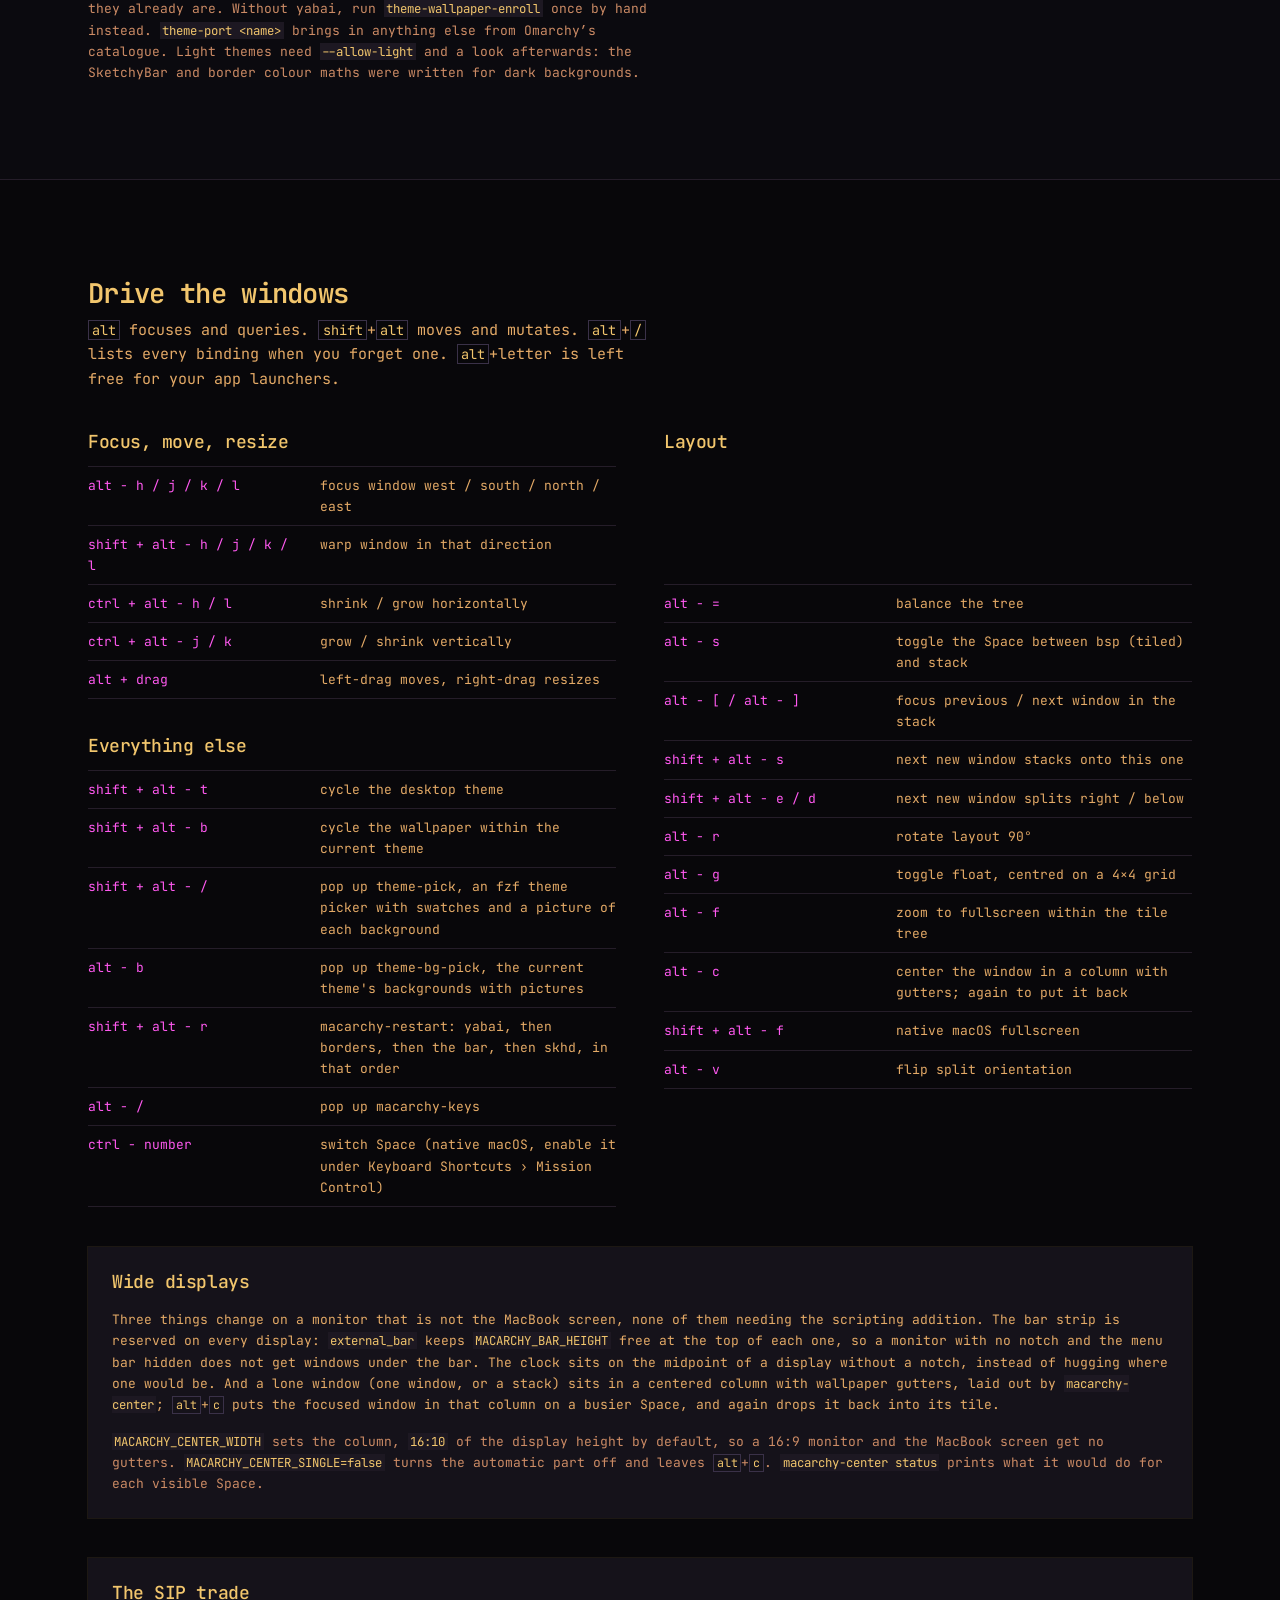
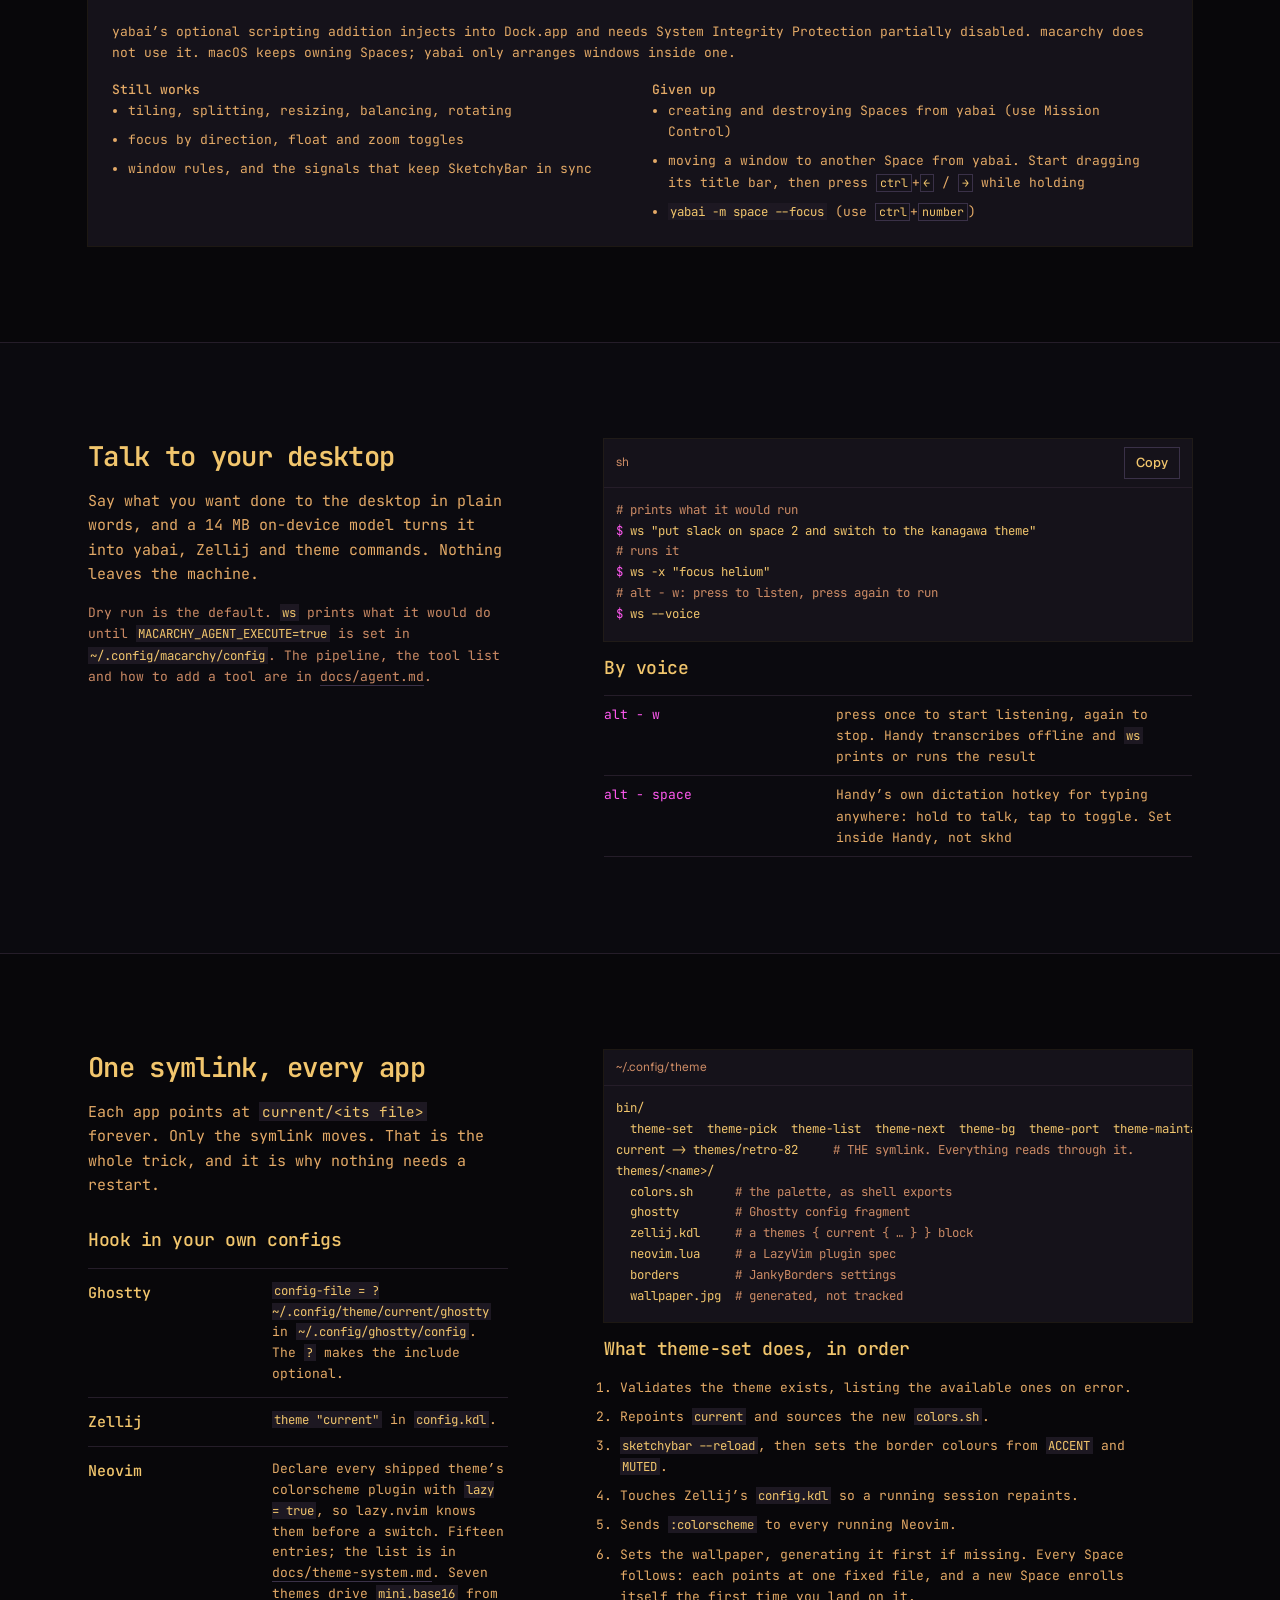
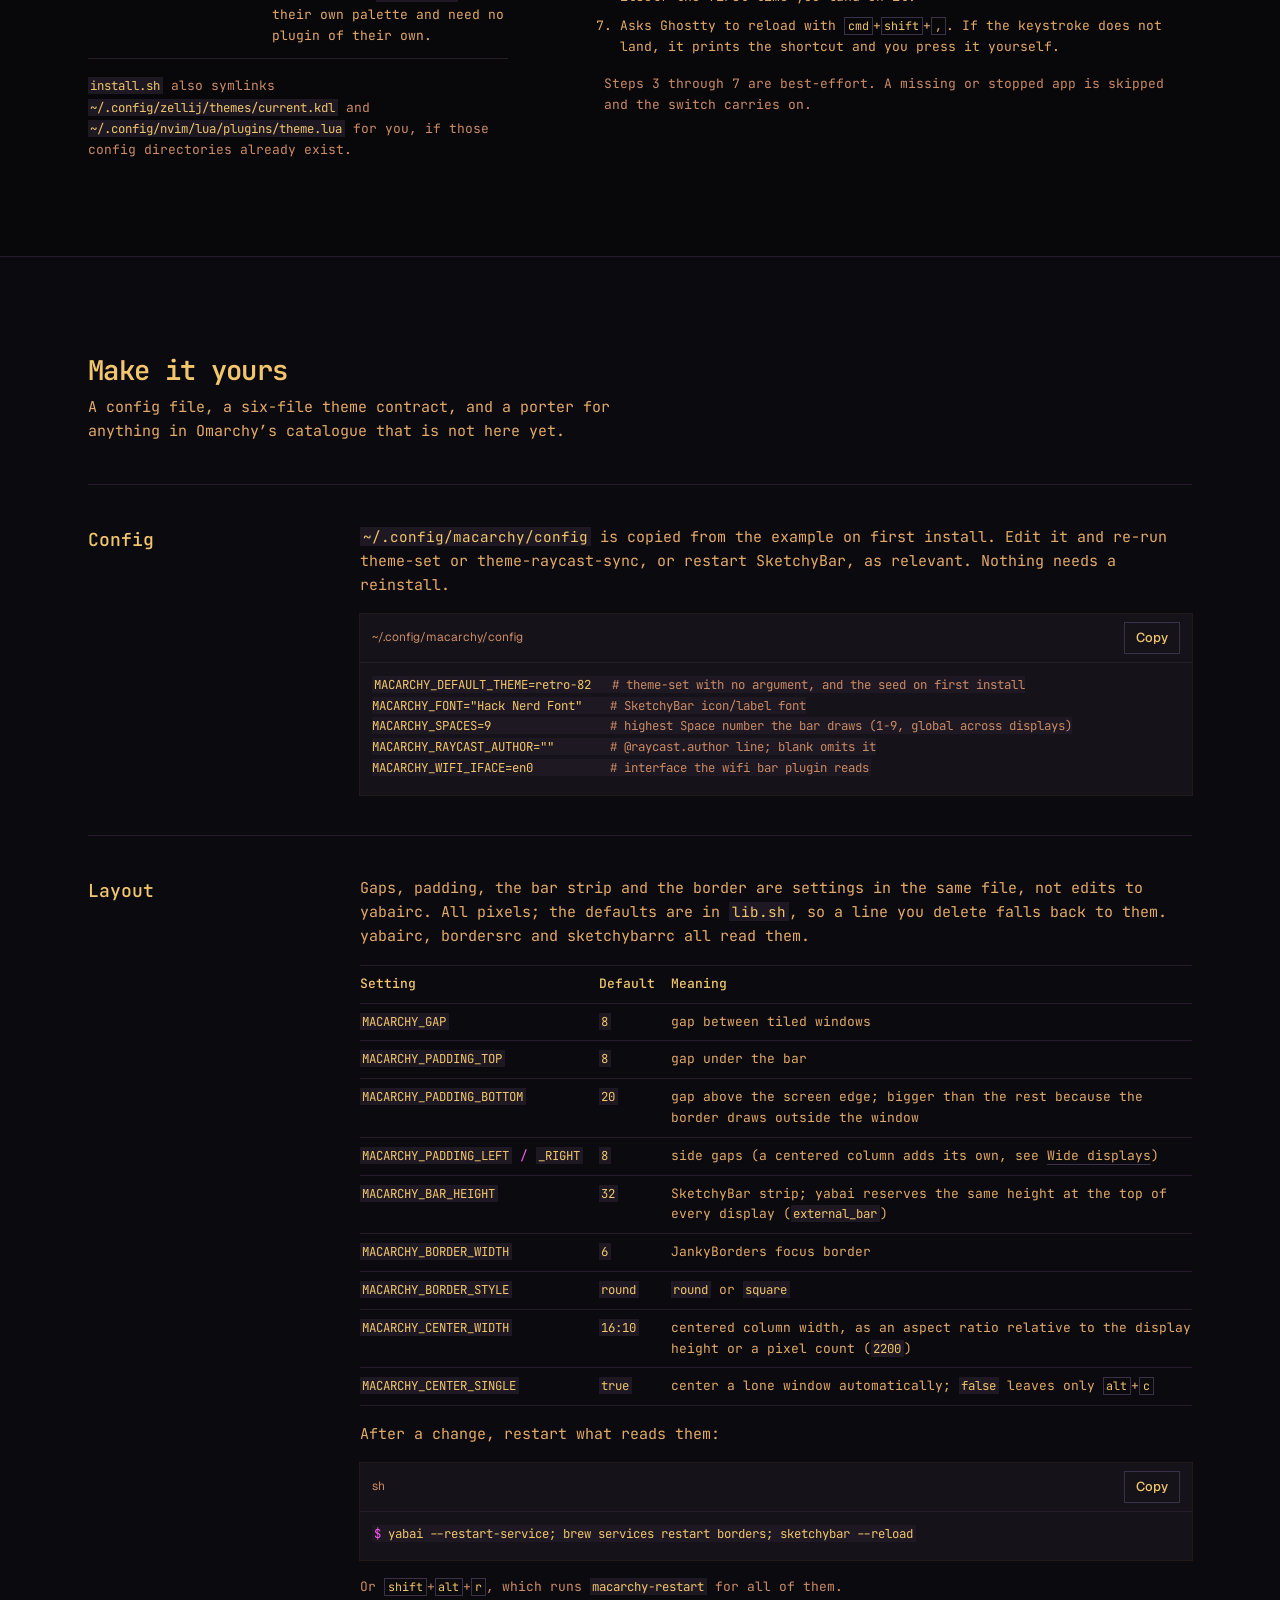
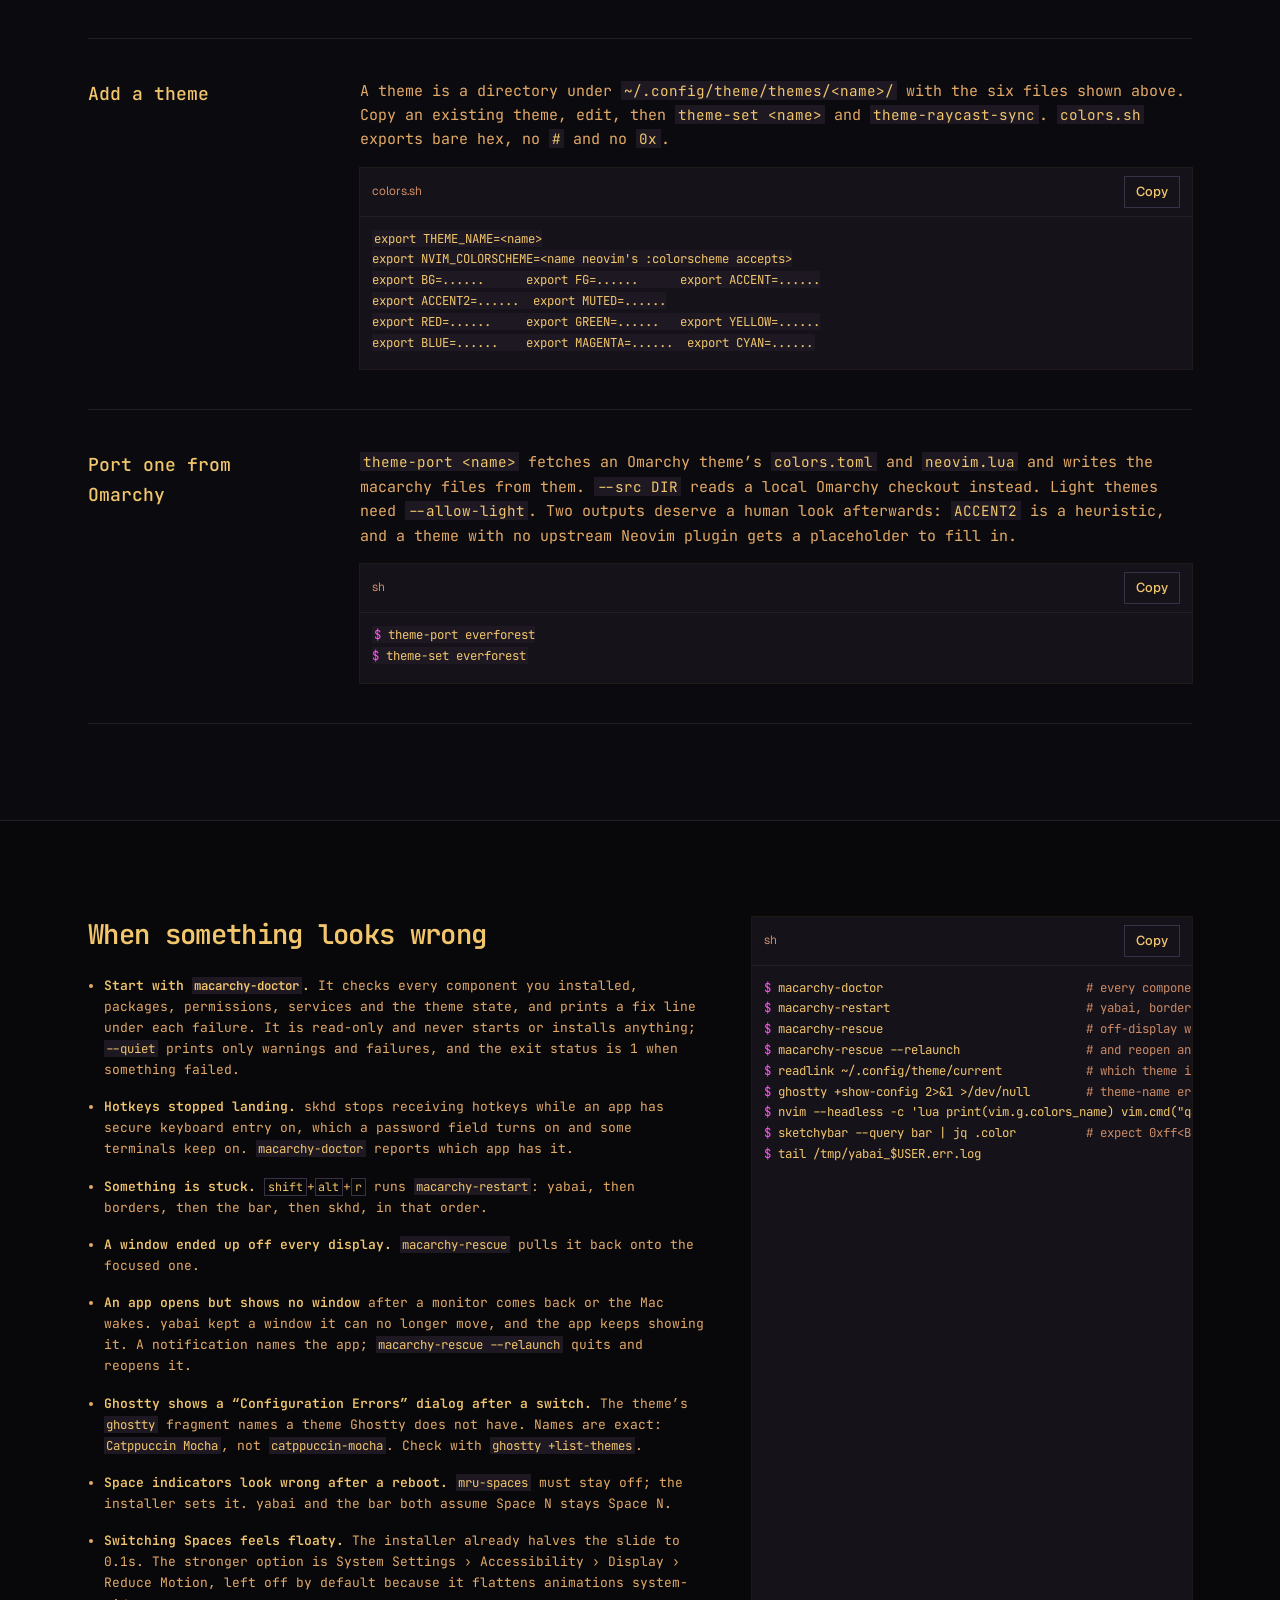
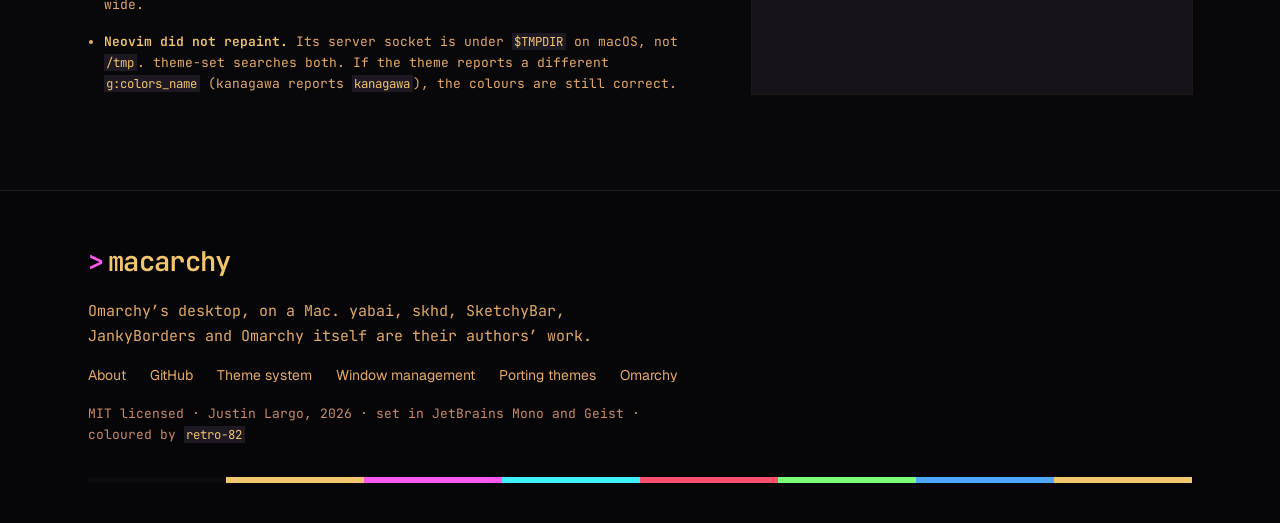
==== commit e7ce67f9: "fix(windows): notify when a window will not move, add macarchy-rescue --relaunch (#28) Co-authored-b" ====
--- a/site/index.html
+++ b/site/index.html
@@ -419,6 +419,7 @@
           <li><strong>Hotkeys stopped landing.</strong> skhd stops receiving hotkeys while an app has secure keyboard entry on, which a password field turns on and some terminals keep on. <code>macarchy-doctor</code> reports which app has it.</li>
           <li><strong>Something is stuck.</strong> <kbd>shift</kbd>+<kbd>alt</kbd>+<kbd>r</kbd> runs <code>macarchy-restart</code>: yabai, then borders, then the bar, then skhd, in that order.</li>
           <li><strong>A window ended up off every display.</strong> <code>macarchy-rescue</code> pulls it back onto the focused one.</li>
+          <li><strong>An app opens but shows no window</strong> after a monitor comes back or the Mac wakes. yabai kept a window it can no longer move, and the app keeps showing it. A notification names the app; <code>macarchy-rescue --relaunch</code> quits and reopens it.</li>
           <li><strong>Ghostty shows a “Configuration Errors” dialog after a switch.</strong> The theme’s <code>ghostty</code> fragment names a theme Ghostty does not have. Names are exact: <code>Catppuccin Mocha</code>, not <code>catppuccin-mocha</code>. Check with <code>ghostty +list-themes</code>.</li>
           <li><strong>Space indicators look wrong after a reboot.</strong> <code>mru-spaces</code> must stay off; the installer sets it. yabai and the bar both assume Space N stays Space N.</li>
           <li><strong>Switching Spaces feels floaty.</strong> The installer already halves the slide to 0.1s. The stronger option is System Settings › Accessibility › Display › Reduce Motion, left off by default because it flattens animations system-wide.</li>
@@ -430,6 +431,7 @@
 <pre><code><span class="ln"><span class="p">$ </span>macarchy-doctor                             <span class="c"># every component, a fix line per failure</span></span>
 <span class="ln"><span class="p">$ </span>macarchy-restart                            <span class="c"># yabai, borders, the bar, skhd</span></span>
 <span class="ln"><span class="p">$ </span>macarchy-rescue                             <span class="c"># off-display windows, back onto this one</span></span>
+<span class="ln"><span class="p">$ </span>macarchy-rescue --relaunch                  <span class="c"># and reopen an app whose window will not move</span></span>
 <span class="ln"><span class="p">$ </span>readlink ~/.config/theme/current            <span class="c"># which theme is active</span></span>
 <span class="ln"><span class="p">$ </span>ghostty +show-config 2&gt;&amp;1 &gt;/dev/null        <span class="c"># theme-name errors show here</span></span>
 <span class="ln"><span class="p">$ </span>nvim --headless -c 'lua print(vim.g.colors_name) vim.cmd("qa!")'</span>
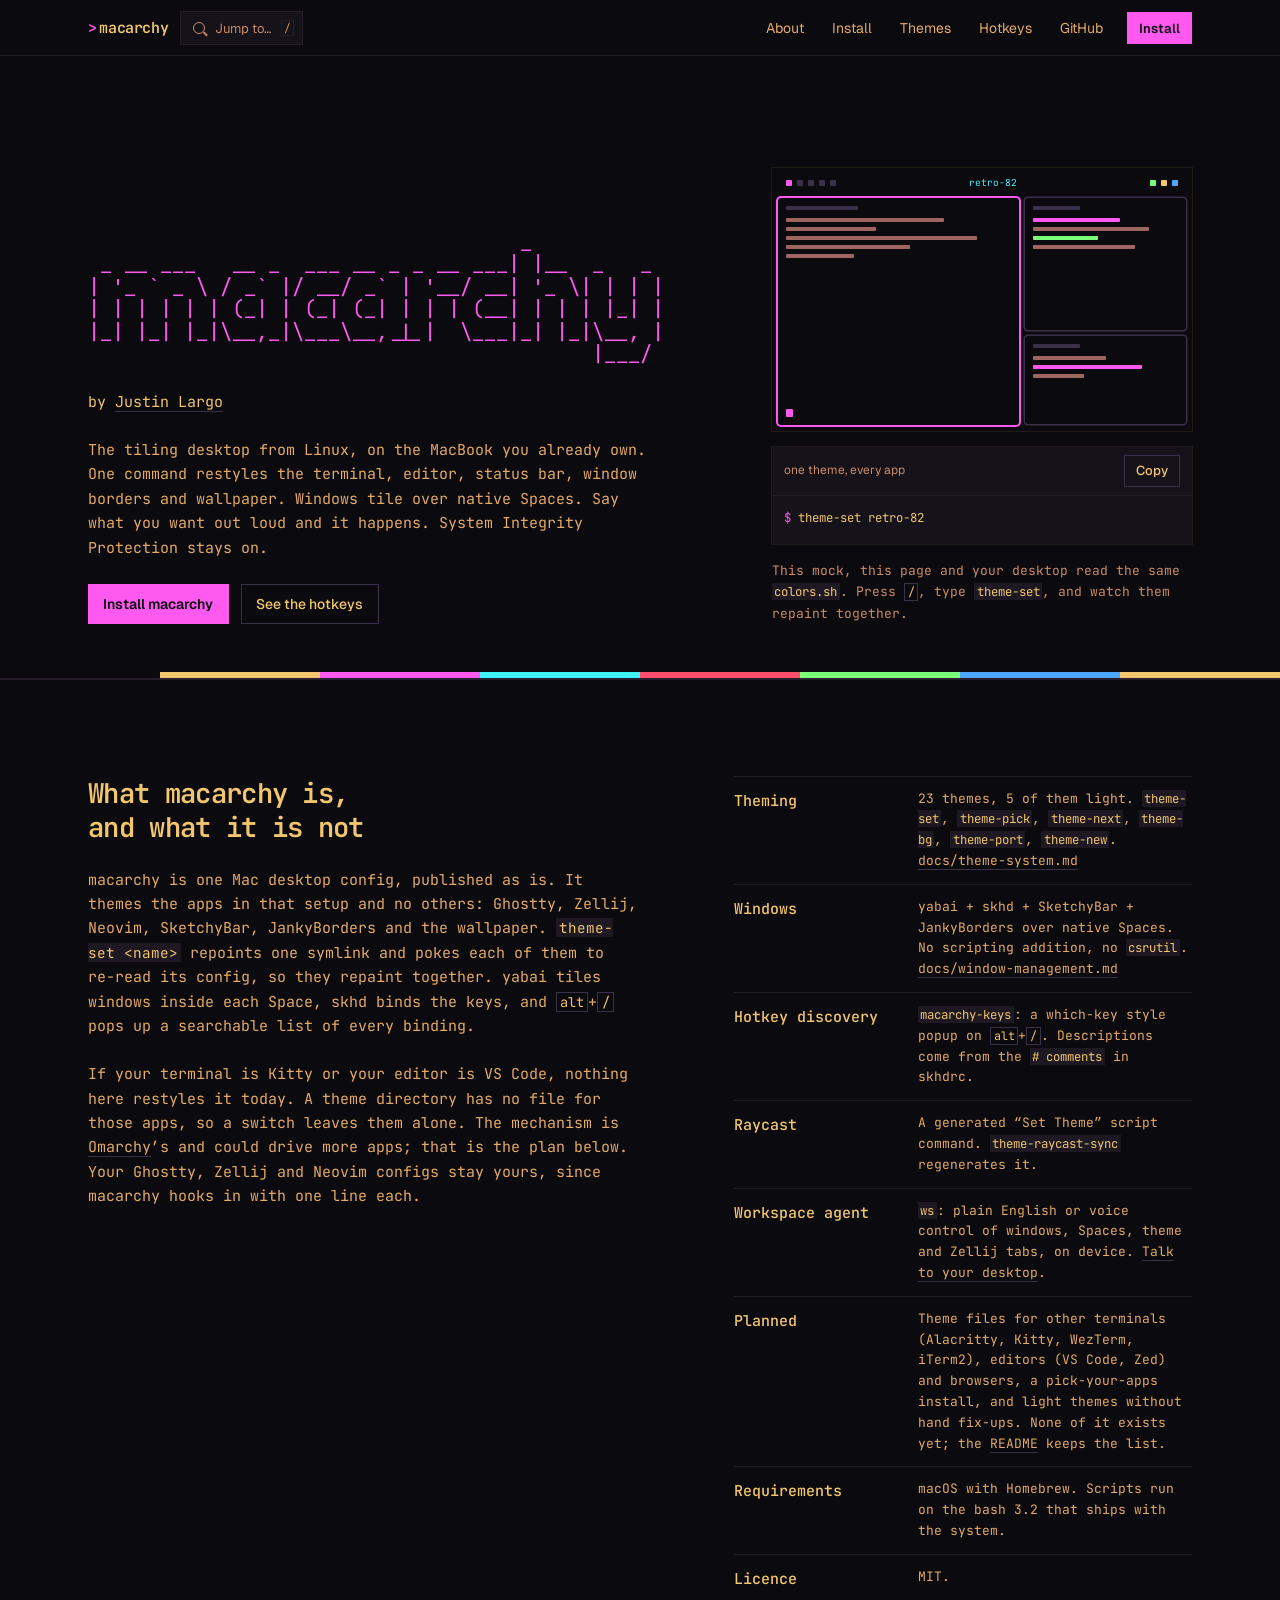
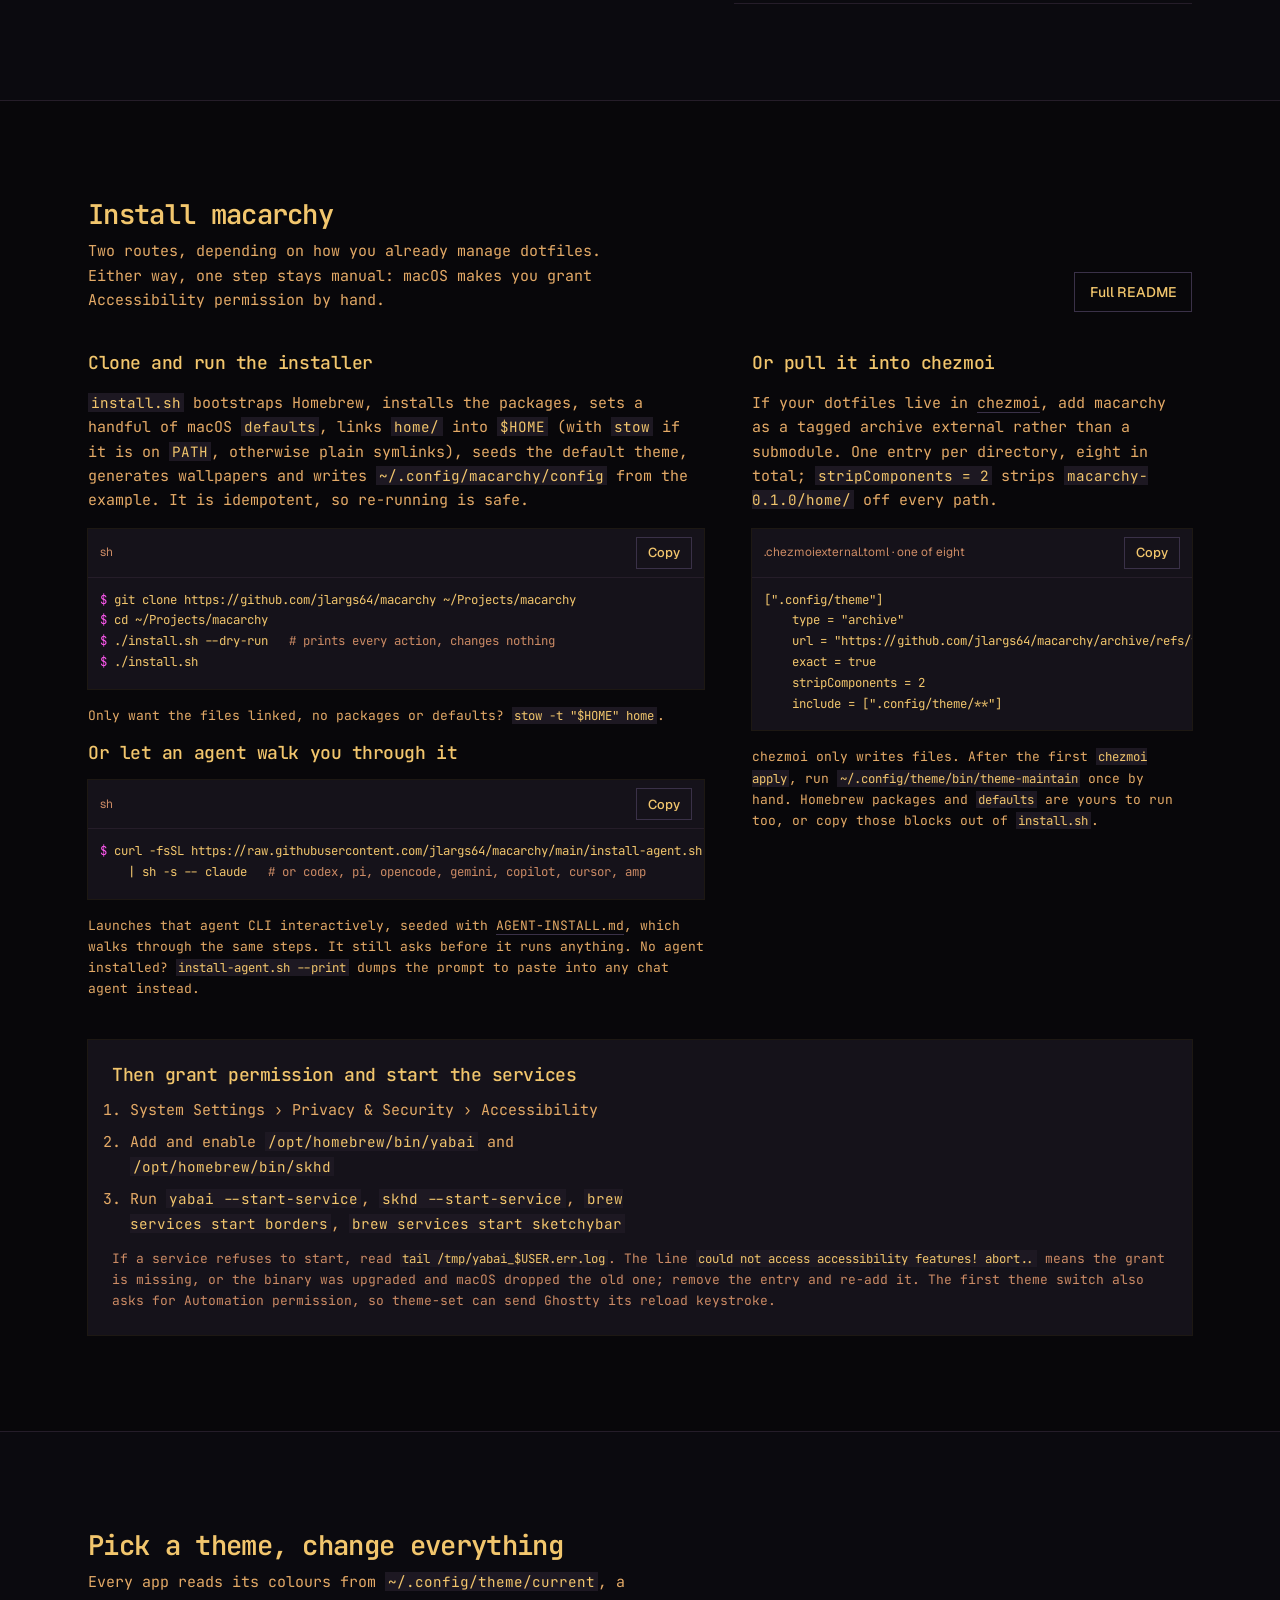
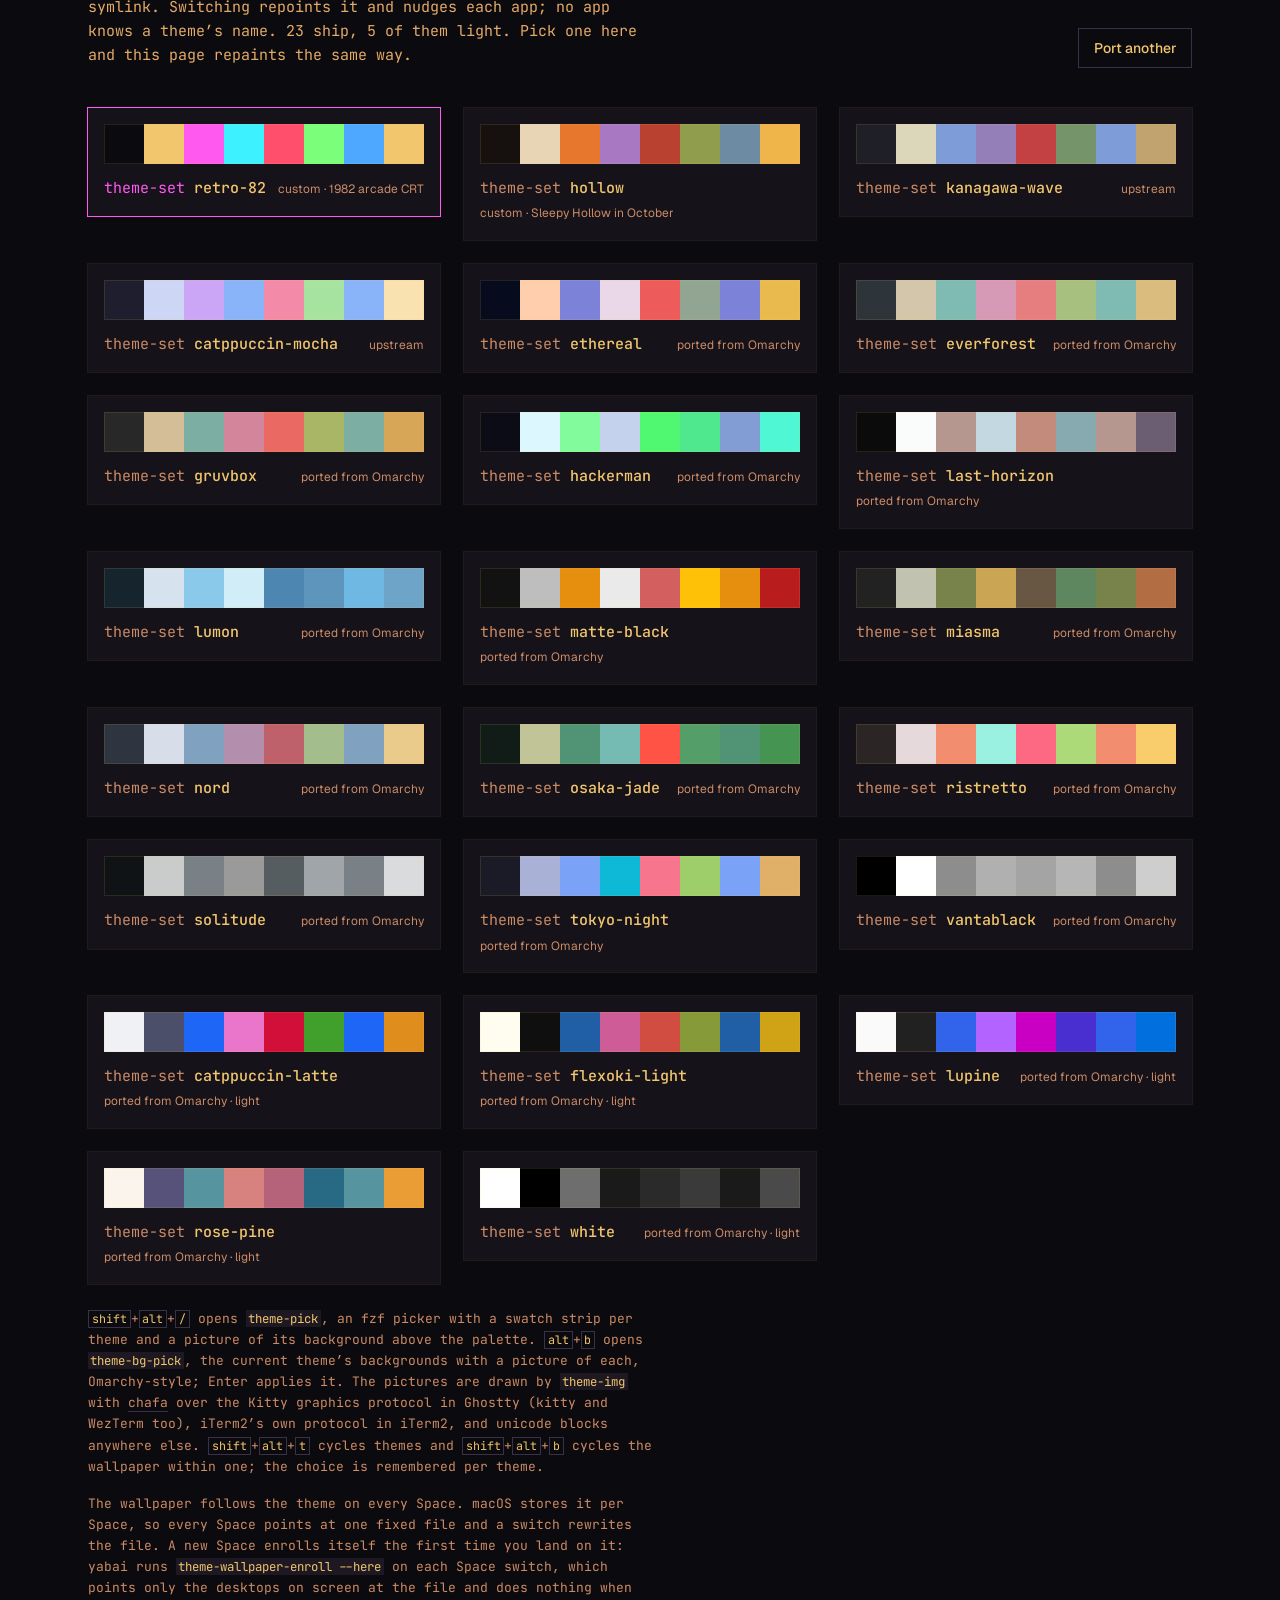
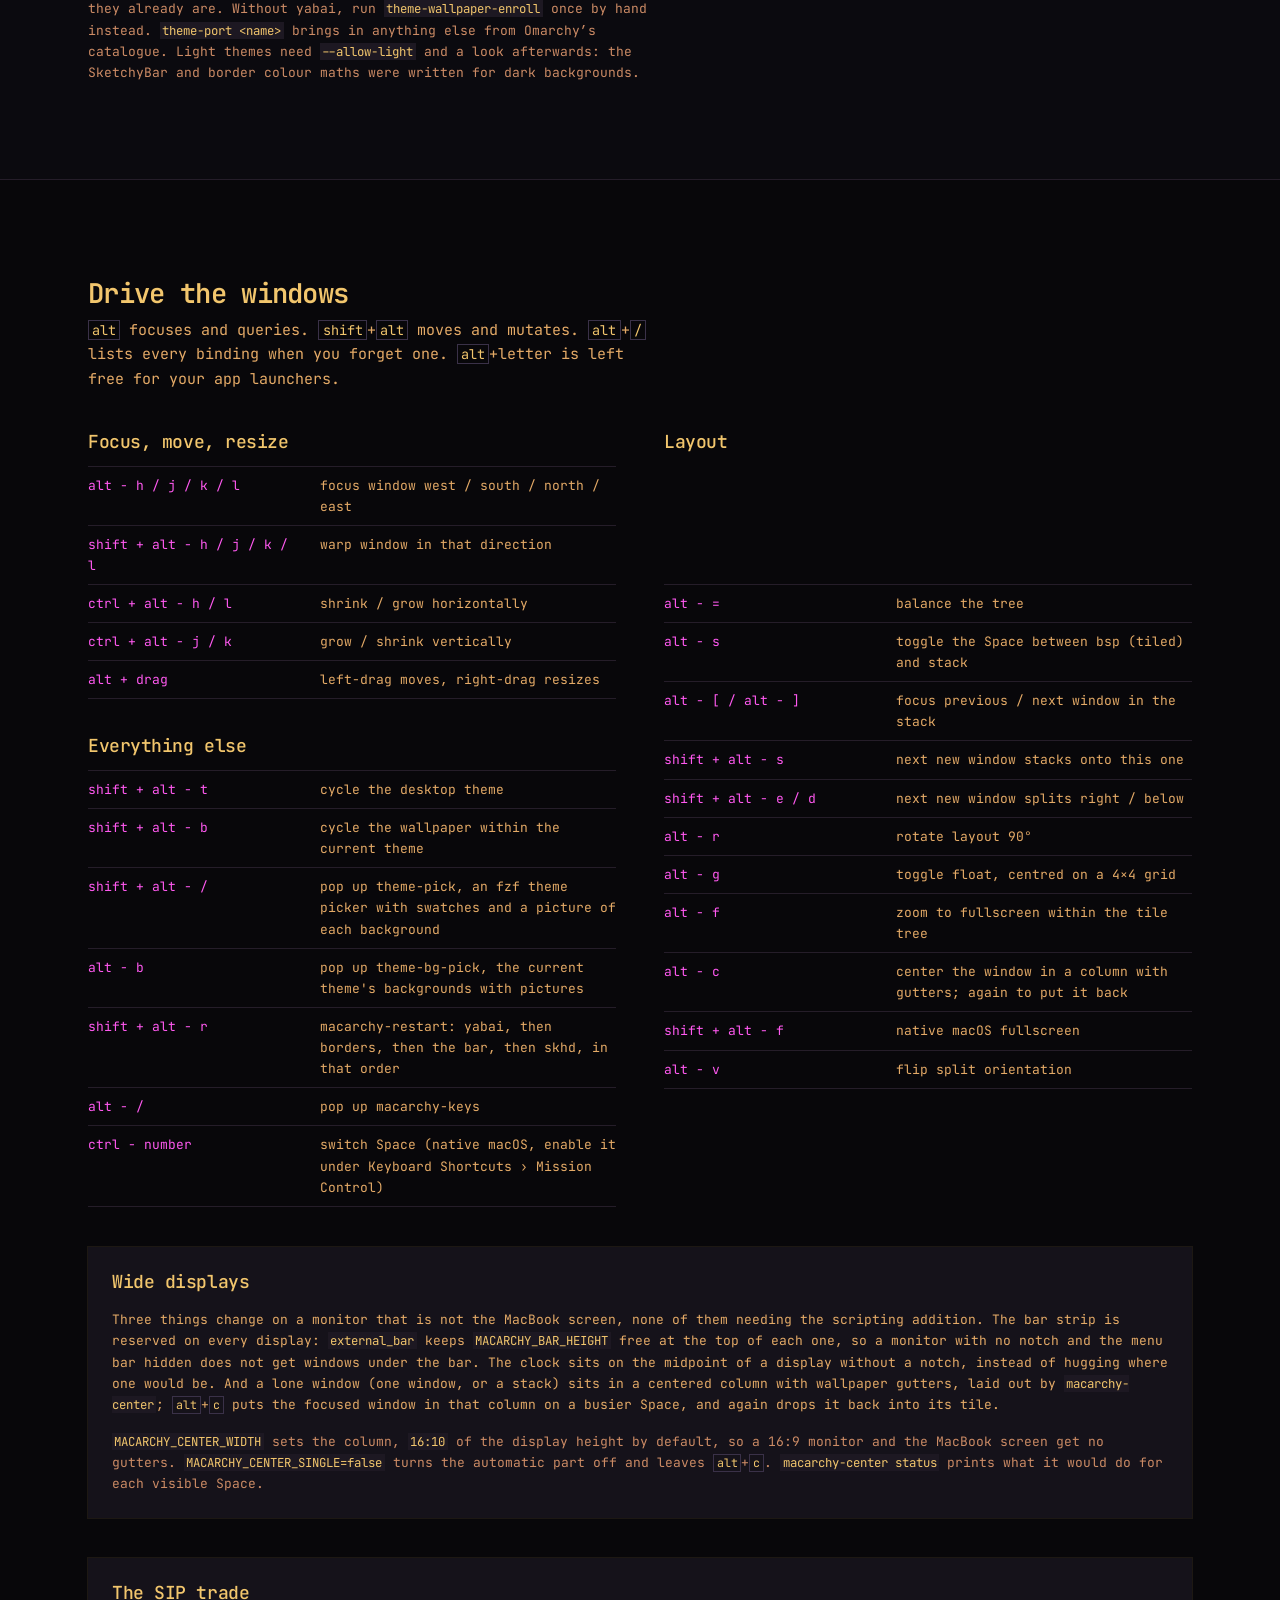
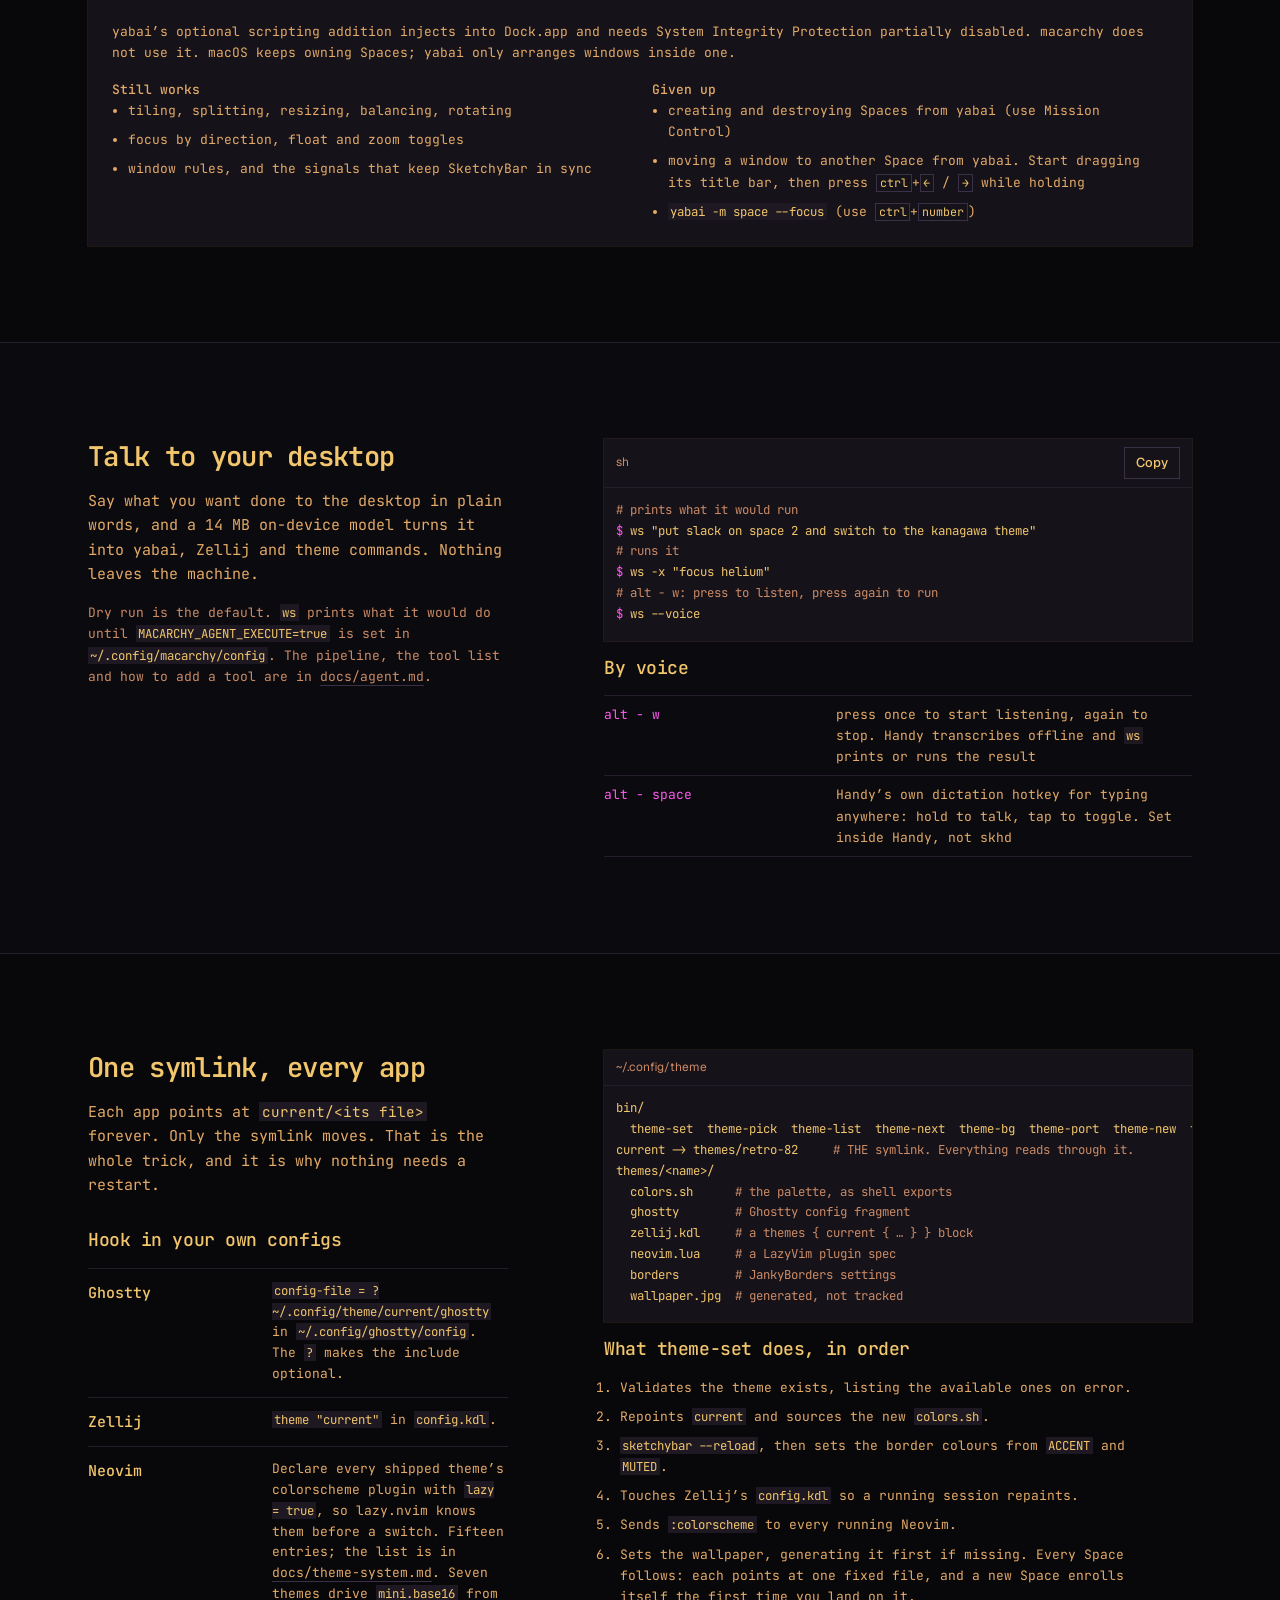
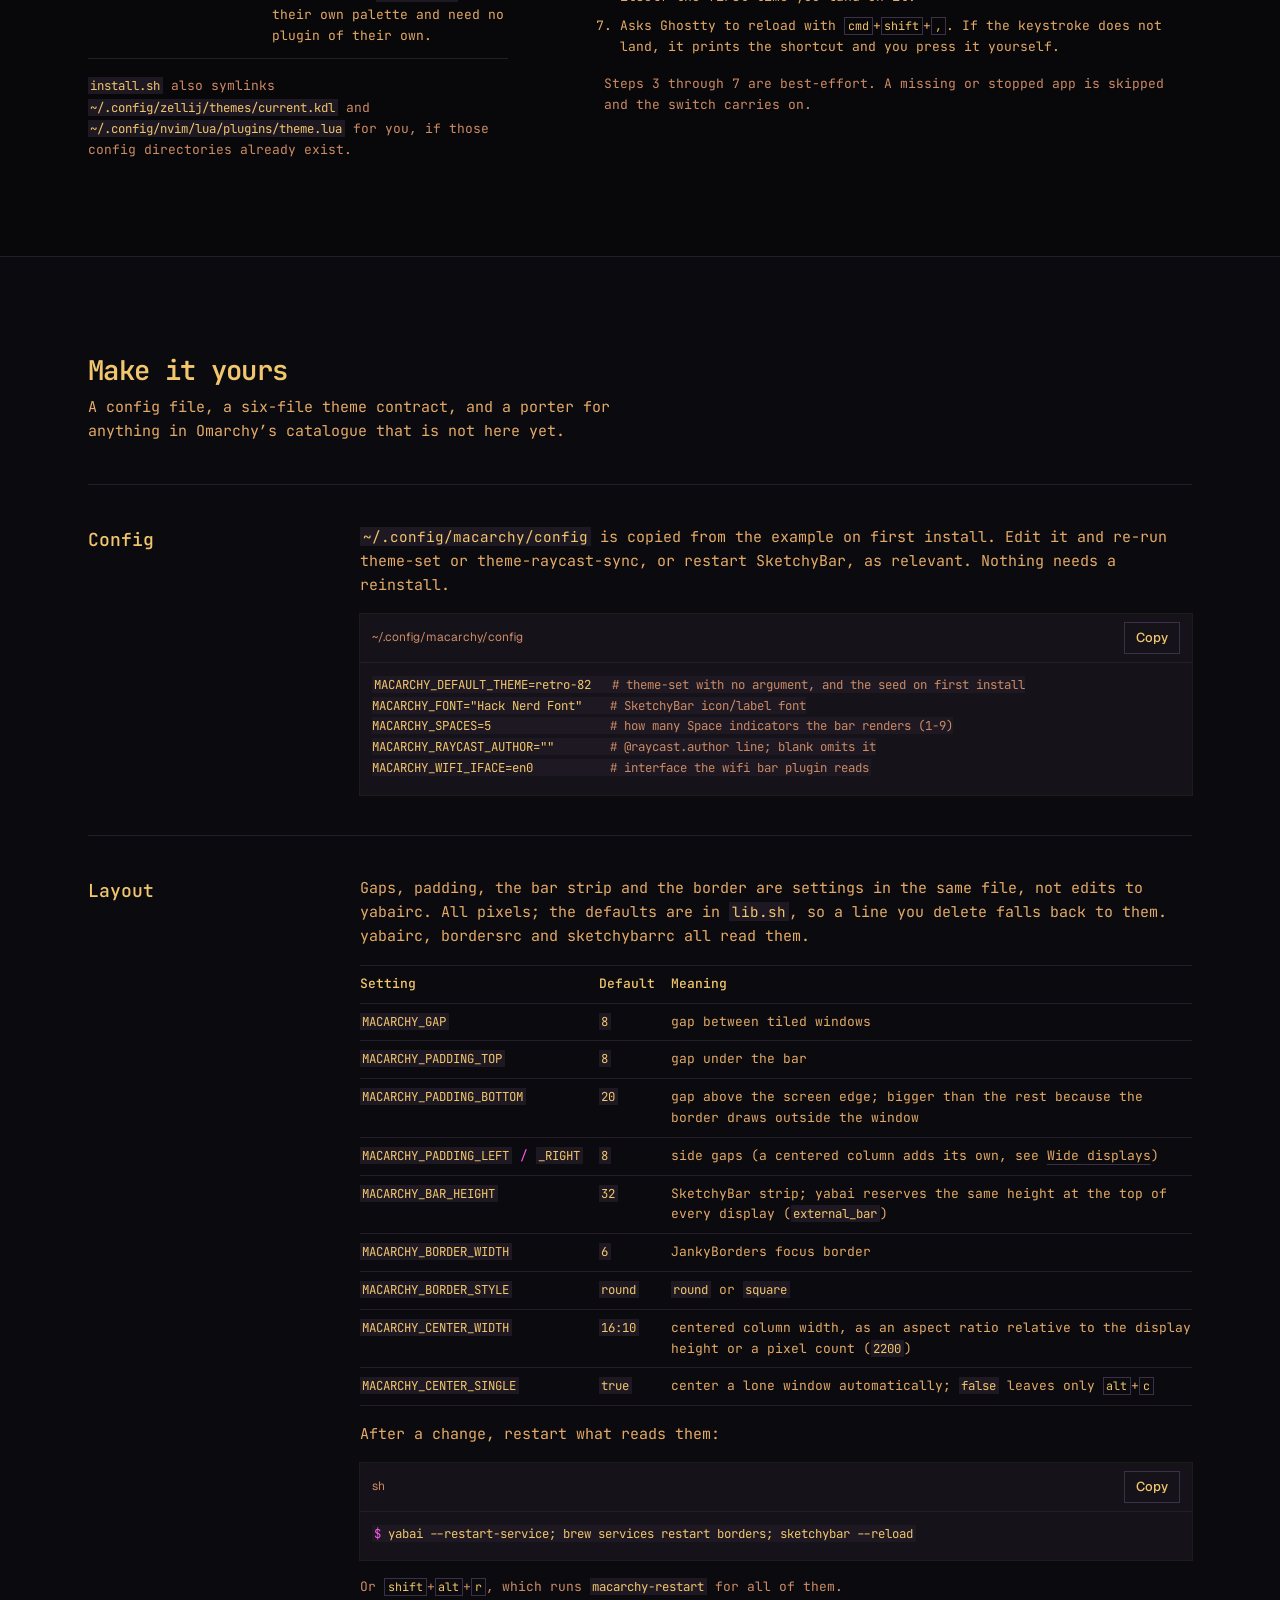
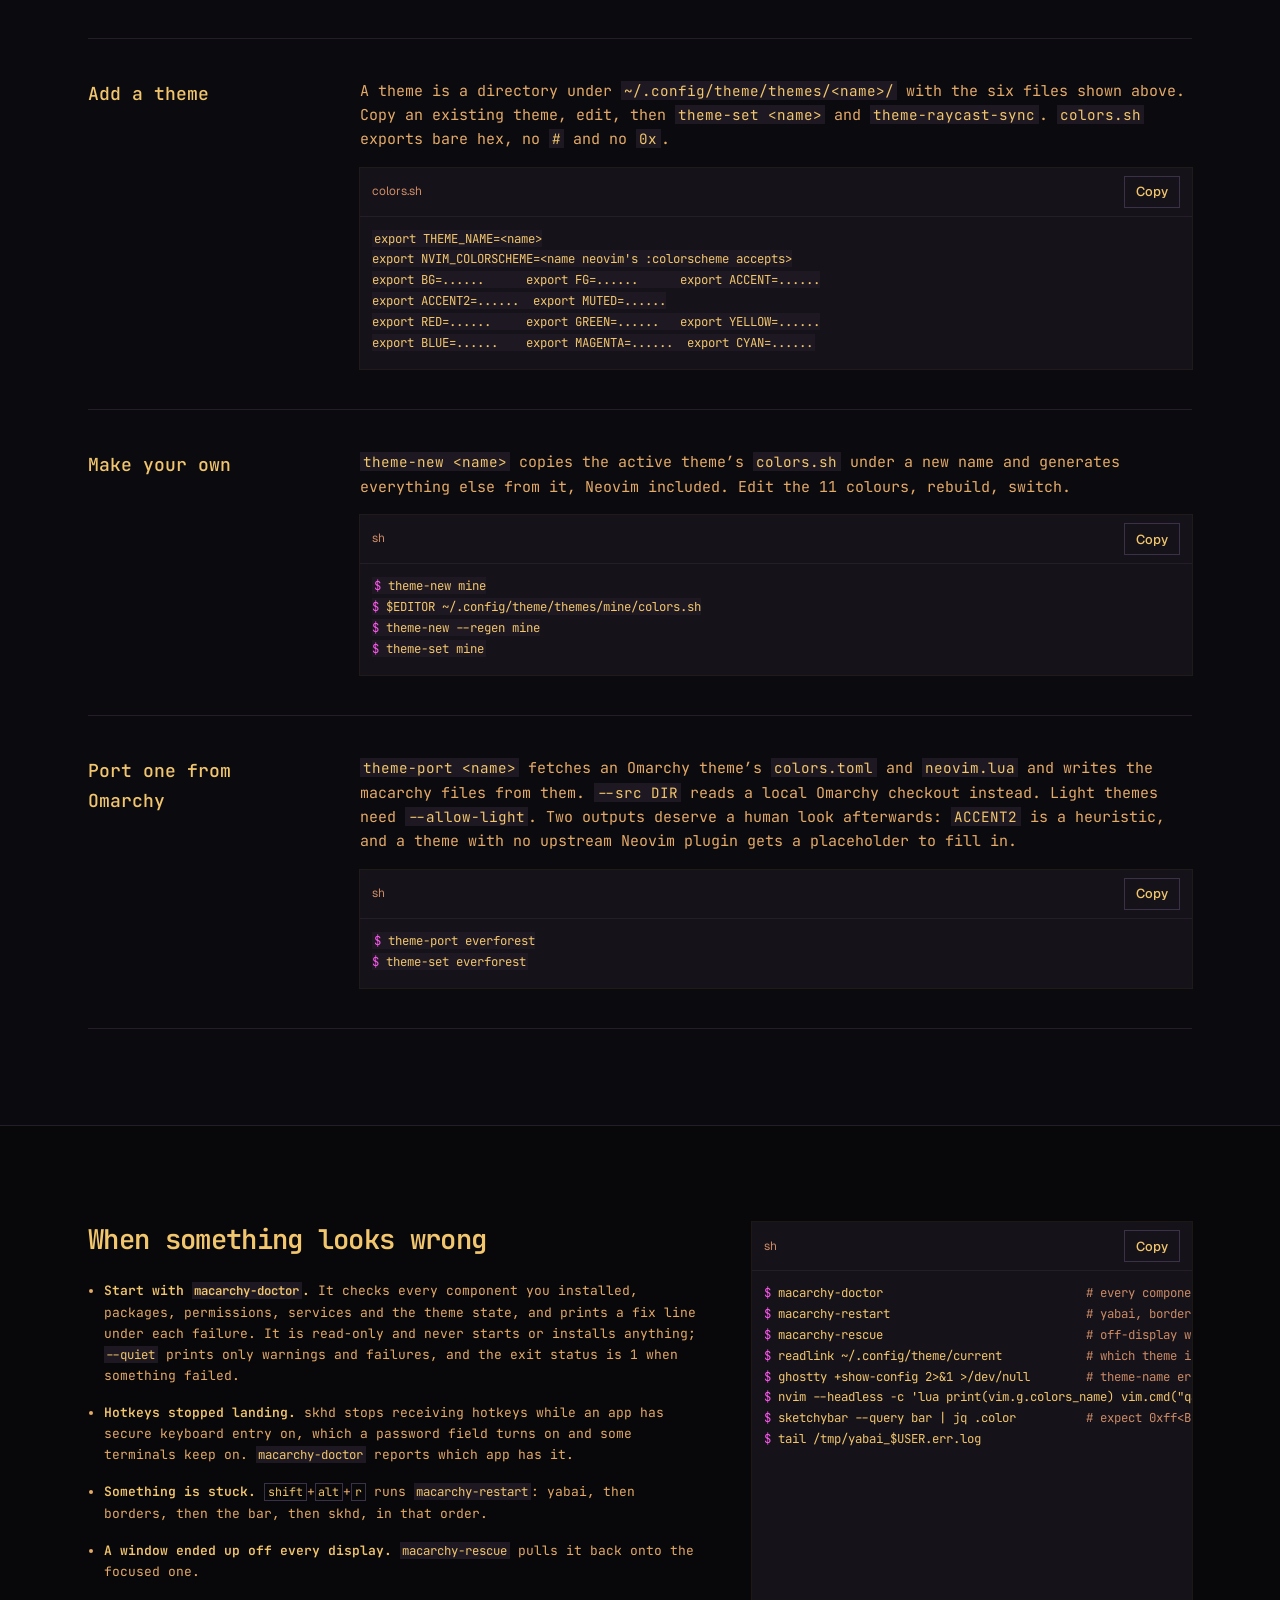
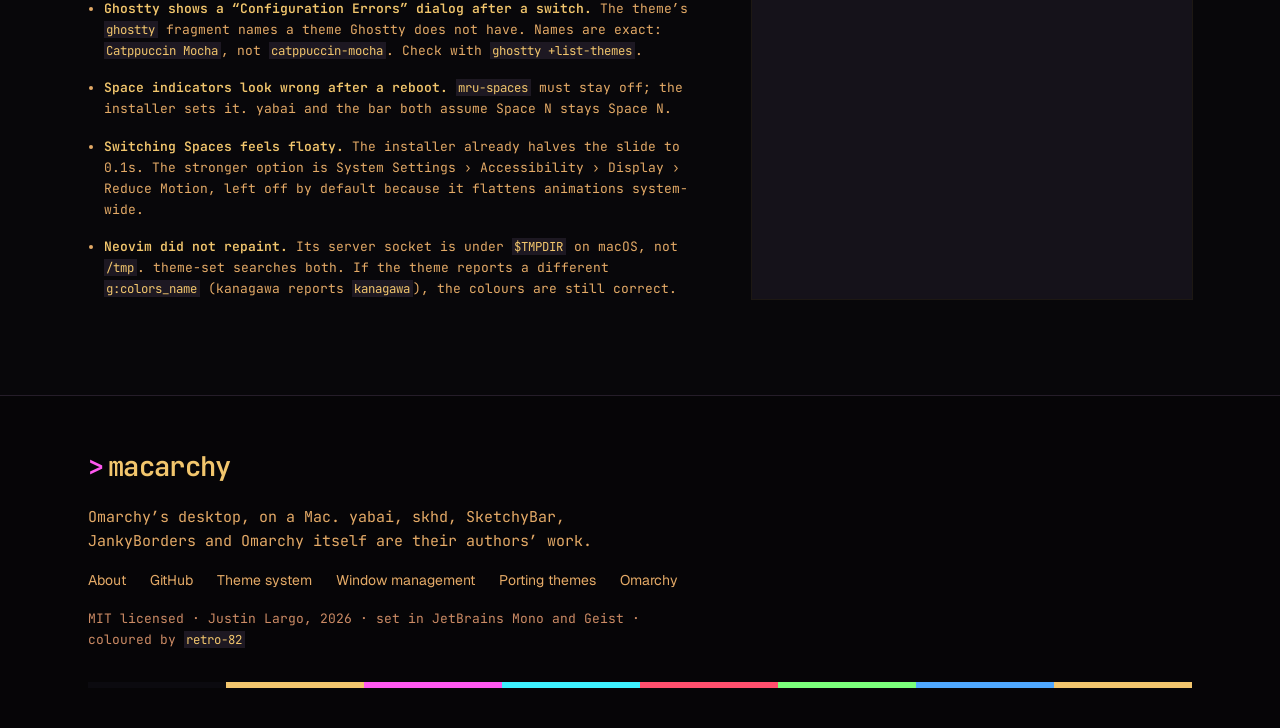
==== commit 9317194e: "feat(theme): theme-new, make your own theme from one colors.sh theme-new <name> [--from THEME] copie" ====
--- a/site/index.html
+++ b/site/index.html
@@ -84,7 +84,7 @@
         <p>If your terminal is Kitty or your editor is VS Code, nothing here restyles it today. A theme directory has no file for those apps, so a switch leaves them alone. The mechanism is <a href="https://omarchy.org">Omarchy</a>’s and could drive more apps; that is the plan below. Your Ghostty, Zellij and Neovim configs stay yours, since macarchy hooks in with one line each.</p>
       </div>
       <dl class="facts">
-        <div><dt>Theming</dt><dd>23 themes, 5 of them light. <code>theme-set</code>, <code>theme-pick</code>, <code>theme-next</code>, <code>theme-bg</code>, <code>theme-port</code>. <a href="https://github.com/jlargs64/macarchy/blob/main/docs/theme-system.md">docs/theme-system.md</a></dd></div>
+        <div><dt>Theming</dt><dd>23 themes, 5 of them light. <code>theme-set</code>, <code>theme-pick</code>, <code>theme-next</code>, <code>theme-bg</code>, <code>theme-port</code>, <code>theme-new</code>. <a href="https://github.com/jlargs64/macarchy/blob/main/docs/theme-system.md">docs/theme-system.md</a></dd></div>
         <div><dt>Windows</dt><dd>yabai + skhd + SketchyBar + JankyBorders over native Spaces. No scripting addition, no <code>csrutil</code>. <a href="https://github.com/jlargs64/macarchy/blob/main/docs/window-management.md">docs/window-management.md</a></dd></div>
         <div><dt>Hotkey discovery</dt><dd><code>macarchy-keys</code>: a which-key style popup on <kbd>alt</kbd>+<kbd>/</kbd>. Descriptions come from the <code># comments</code> in skhdrc.</dd></div>
         <div><dt>Raycast</dt><dd>A generated “Set Theme” script command. <code>theme-raycast-sync</code> regenerates it.</dd></div>
@@ -306,7 +306,7 @@
         <figure class="code">
           <figcaption class="code__bar"><span>~/.config/theme</span></figcaption>
 <pre><code><span class="ln">bin/</span>
-<span class="ln">  theme-set  theme-pick  theme-list  theme-next  theme-bg  theme-port  theme-maintain</span>
+<span class="ln">  theme-set  theme-pick  theme-list  theme-next  theme-bg  theme-port  theme-new  theme-maintain</span>
 <span class="ln">current -> themes/<span data-theme-name>retro-82</span>     <span class="c"># THE symlink. Everything reads through it.</span></span>
 <span class="ln">themes/&lt;name&gt;/</span>
 <span class="ln">  colors.sh      <span class="c"># the palette, as shell exports</span></span>
@@ -346,7 +346,7 @@
               <figcaption class="code__bar"><span>~/.config/macarchy/config</span><button class="btn btn--sm" type="button" data-copy><span class="btn__label">Copy</span></button></figcaption>
 <pre><code><span class="ln">MACARCHY_DEFAULT_THEME=retro-82   <span class="c"># theme-set with no argument, and the seed on first install</span></span>
 <span class="ln">MACARCHY_FONT="Hack Nerd Font"    <span class="c"># SketchyBar icon/label font</span></span>
-<span class="ln">MACARCHY_SPACES=9                 <span class="c"># highest Space number the bar draws (1-9, global across displays)</span></span>
+<span class="ln">MACARCHY_SPACES=5                 <span class="c"># how many Space indicators the bar renders (1-9)</span></span>
 <span class="ln">MACARCHY_RAYCAST_AUTHOR=""        <span class="c"># @raycast.author line; blank omits it</span></span>
 <span class="ln">MACARCHY_WIFI_IFACE=en0           <span class="c"># interface the wifi bar plugin reads</span></span></code></pre>
             </figure>
@@ -396,6 +396,19 @@
           </dd>
         </div>
         <div>
+          <dt>Make your own</dt>
+          <dd>
+            <p><code>theme-new &lt;name&gt;</code> copies the active theme’s <code>colors.sh</code> under a new name and generates everything else from it, Neovim included. Edit the 11 colours, rebuild, switch.</p>
+            <figure class="code">
+              <figcaption class="code__bar"><span>sh</span><button class="btn btn--sm" type="button" data-copy><span class="btn__label">Copy</span></button></figcaption>
+<pre><code><span class="ln"><span class="p">$ </span>theme-new mine</span>
+<span class="ln"><span class="p">$ </span>$EDITOR ~/.config/theme/themes/mine/colors.sh</span>
+<span class="ln"><span class="p">$ </span>theme-new --regen mine</span>
+<span class="ln"><span class="p">$ </span>theme-set mine</span></code></pre>
+            </figure>
+          </dd>
+        </div>
+        <div>
           <dt>Port one from Omarchy</dt>
           <dd>
             <p><code>theme-port &lt;name&gt;</code> fetches an Omarchy theme’s <code>colors.toml</code> and <code>neovim.lua</code> and writes the macarchy files from them. <code>--src DIR</code> reads a local Omarchy checkout instead. Light themes need <code>--allow-light</code>. Two outputs deserve a human look afterwards: <code>ACCENT2</code> is a heuristic, and a theme with no upstream Neovim plugin gets a placeholder to fill in.</p>
@@ -419,7 +432,6 @@
           <li><strong>Hotkeys stopped landing.</strong> skhd stops receiving hotkeys while an app has secure keyboard entry on, which a password field turns on and some terminals keep on. <code>macarchy-doctor</code> reports which app has it.</li>
           <li><strong>Something is stuck.</strong> <kbd>shift</kbd>+<kbd>alt</kbd>+<kbd>r</kbd> runs <code>macarchy-restart</code>: yabai, then borders, then the bar, then skhd, in that order.</li>
           <li><strong>A window ended up off every display.</strong> <code>macarchy-rescue</code> pulls it back onto the focused one.</li>
-          <li><strong>An app opens but shows no window</strong> after a monitor comes back or the Mac wakes. yabai kept a window it can no longer move, and the app keeps showing it. A notification names the app; <code>macarchy-rescue --relaunch</code> quits and reopens it.</li>
           <li><strong>Ghostty shows a “Configuration Errors” dialog after a switch.</strong> The theme’s <code>ghostty</code> fragment names a theme Ghostty does not have. Names are exact: <code>Catppuccin Mocha</code>, not <code>catppuccin-mocha</code>. Check with <code>ghostty +list-themes</code>.</li>
           <li><strong>Space indicators look wrong after a reboot.</strong> <code>mru-spaces</code> must stay off; the installer sets it. yabai and the bar both assume Space N stays Space N.</li>
           <li><strong>Switching Spaces feels floaty.</strong> The installer already halves the slide to 0.1s. The stronger option is System Settings › Accessibility › Display › Reduce Motion, left off by default because it flattens animations system-wide.</li>
@@ -431,7 +443,6 @@
 <pre><code><span class="ln"><span class="p">$ </span>macarchy-doctor                             <span class="c"># every component, a fix line per failure</span></span>
 <span class="ln"><span class="p">$ </span>macarchy-restart                            <span class="c"># yabai, borders, the bar, skhd</span></span>
 <span class="ln"><span class="p">$ </span>macarchy-rescue                             <span class="c"># off-display windows, back onto this one</span></span>
-<span class="ln"><span class="p">$ </span>macarchy-rescue --relaunch                  <span class="c"># and reopen an app whose window will not move</span></span>
 <span class="ln"><span class="p">$ </span>readlink ~/.config/theme/current            <span class="c"># which theme is active</span></span>
 <span class="ln"><span class="p">$ </span>ghostty +show-config 2&gt;&amp;1 &gt;/dev/null        <span class="c"># theme-name errors show here</span></span>
 <span class="ln"><span class="p">$ </span>nvim --headless -c 'lua print(vim.g.colors_name) vim.cmd("qa!")'</span>
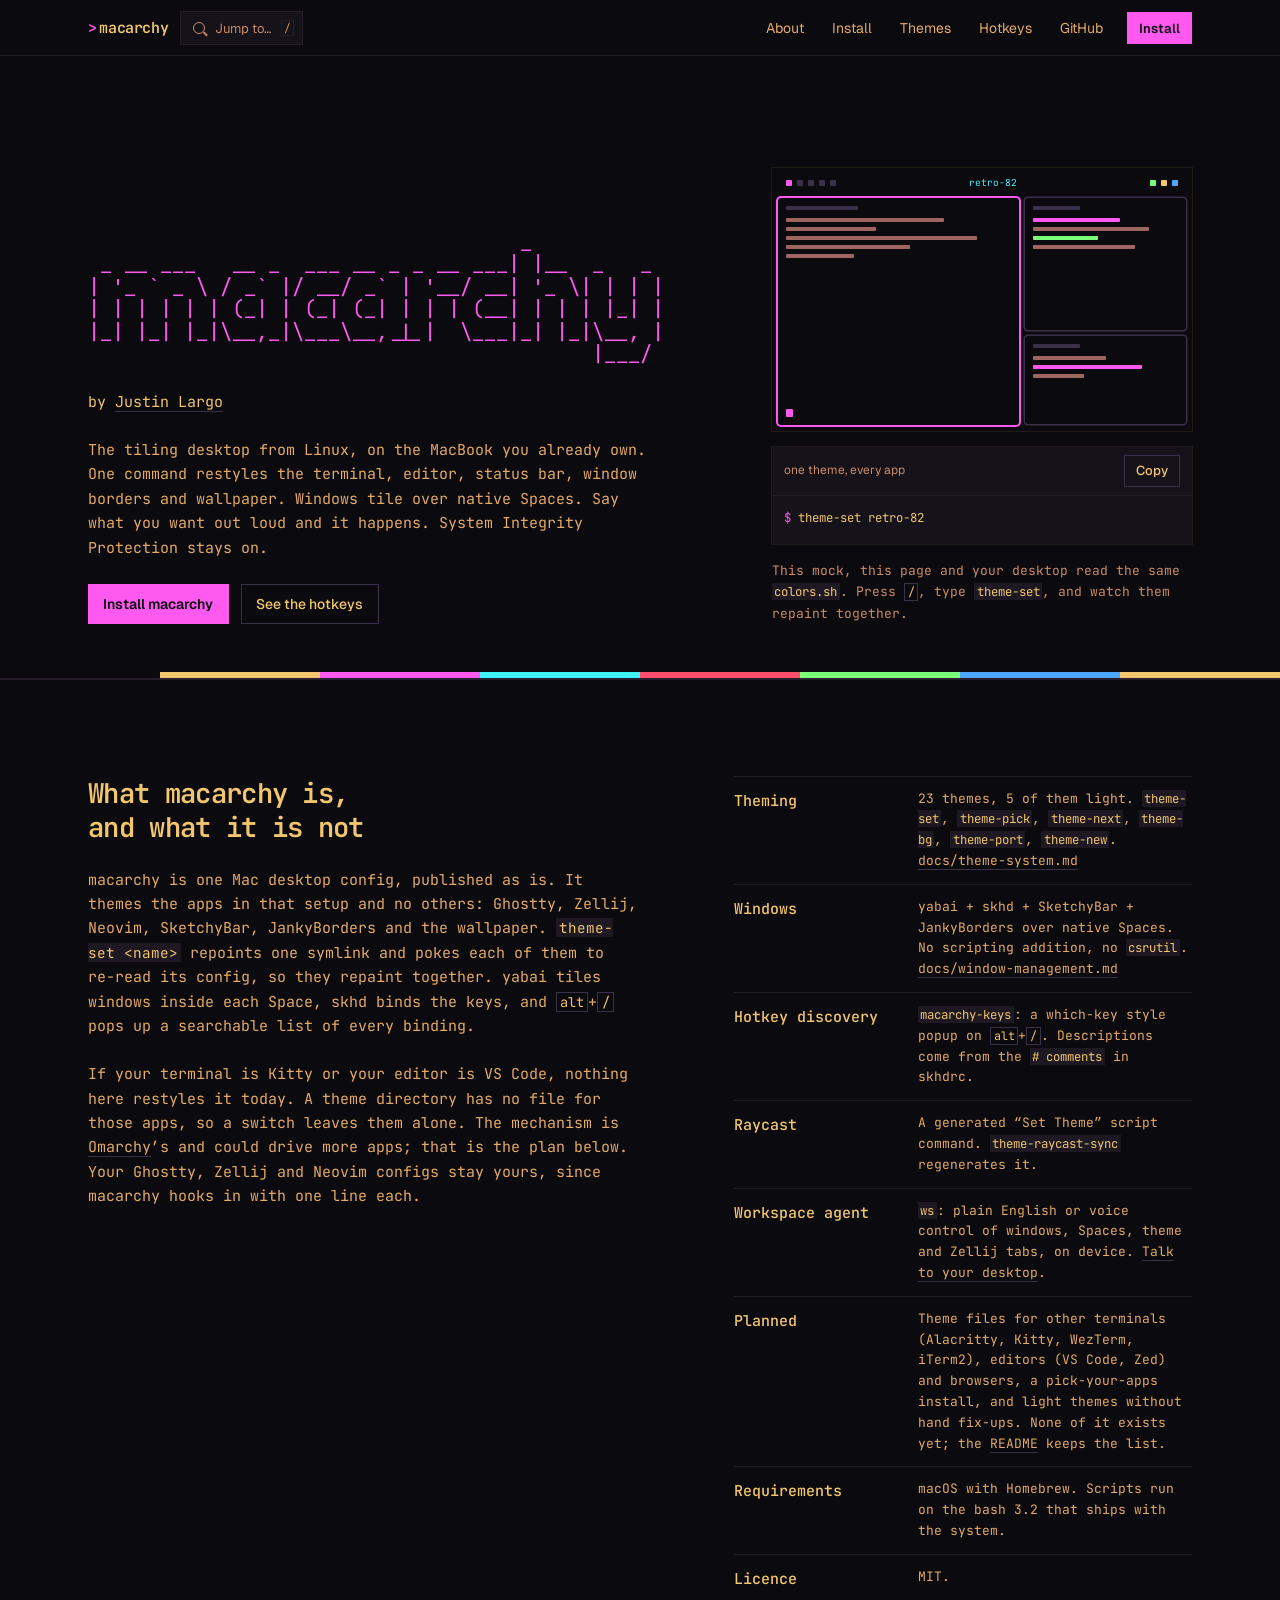
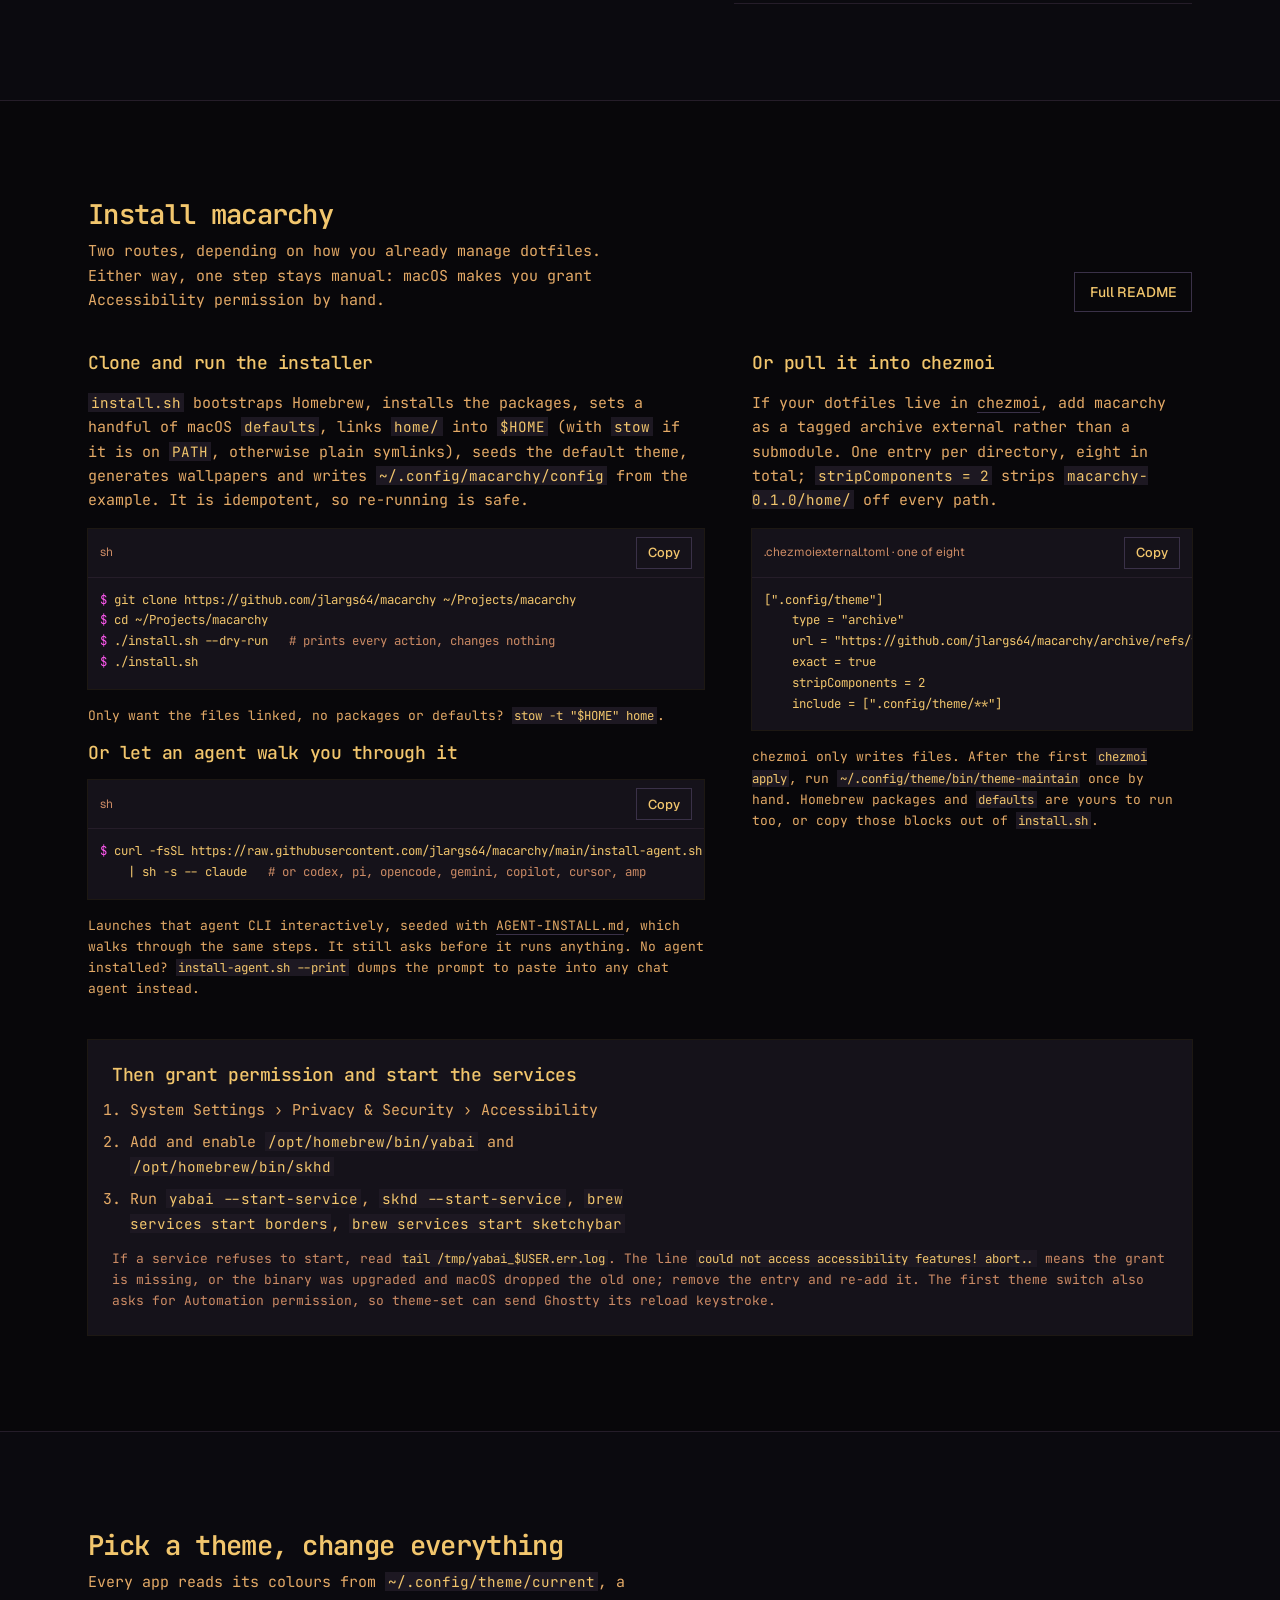
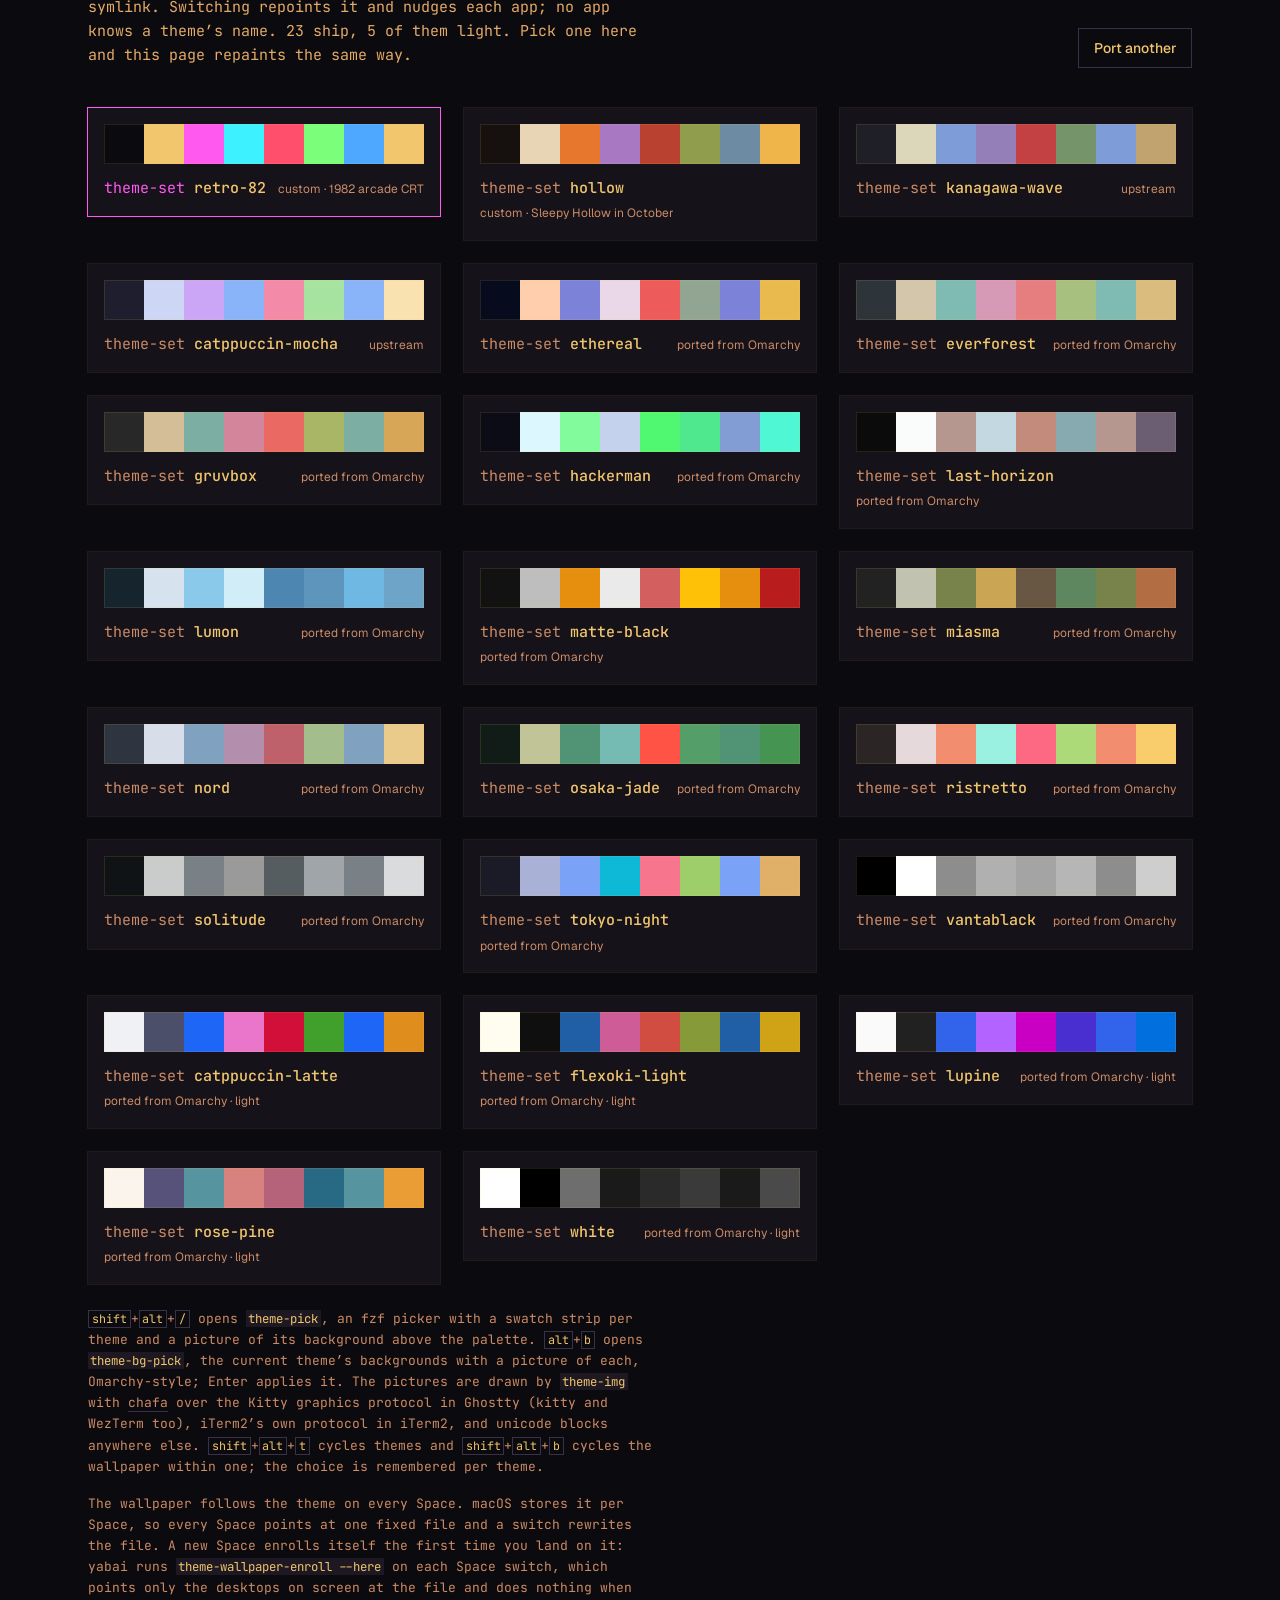
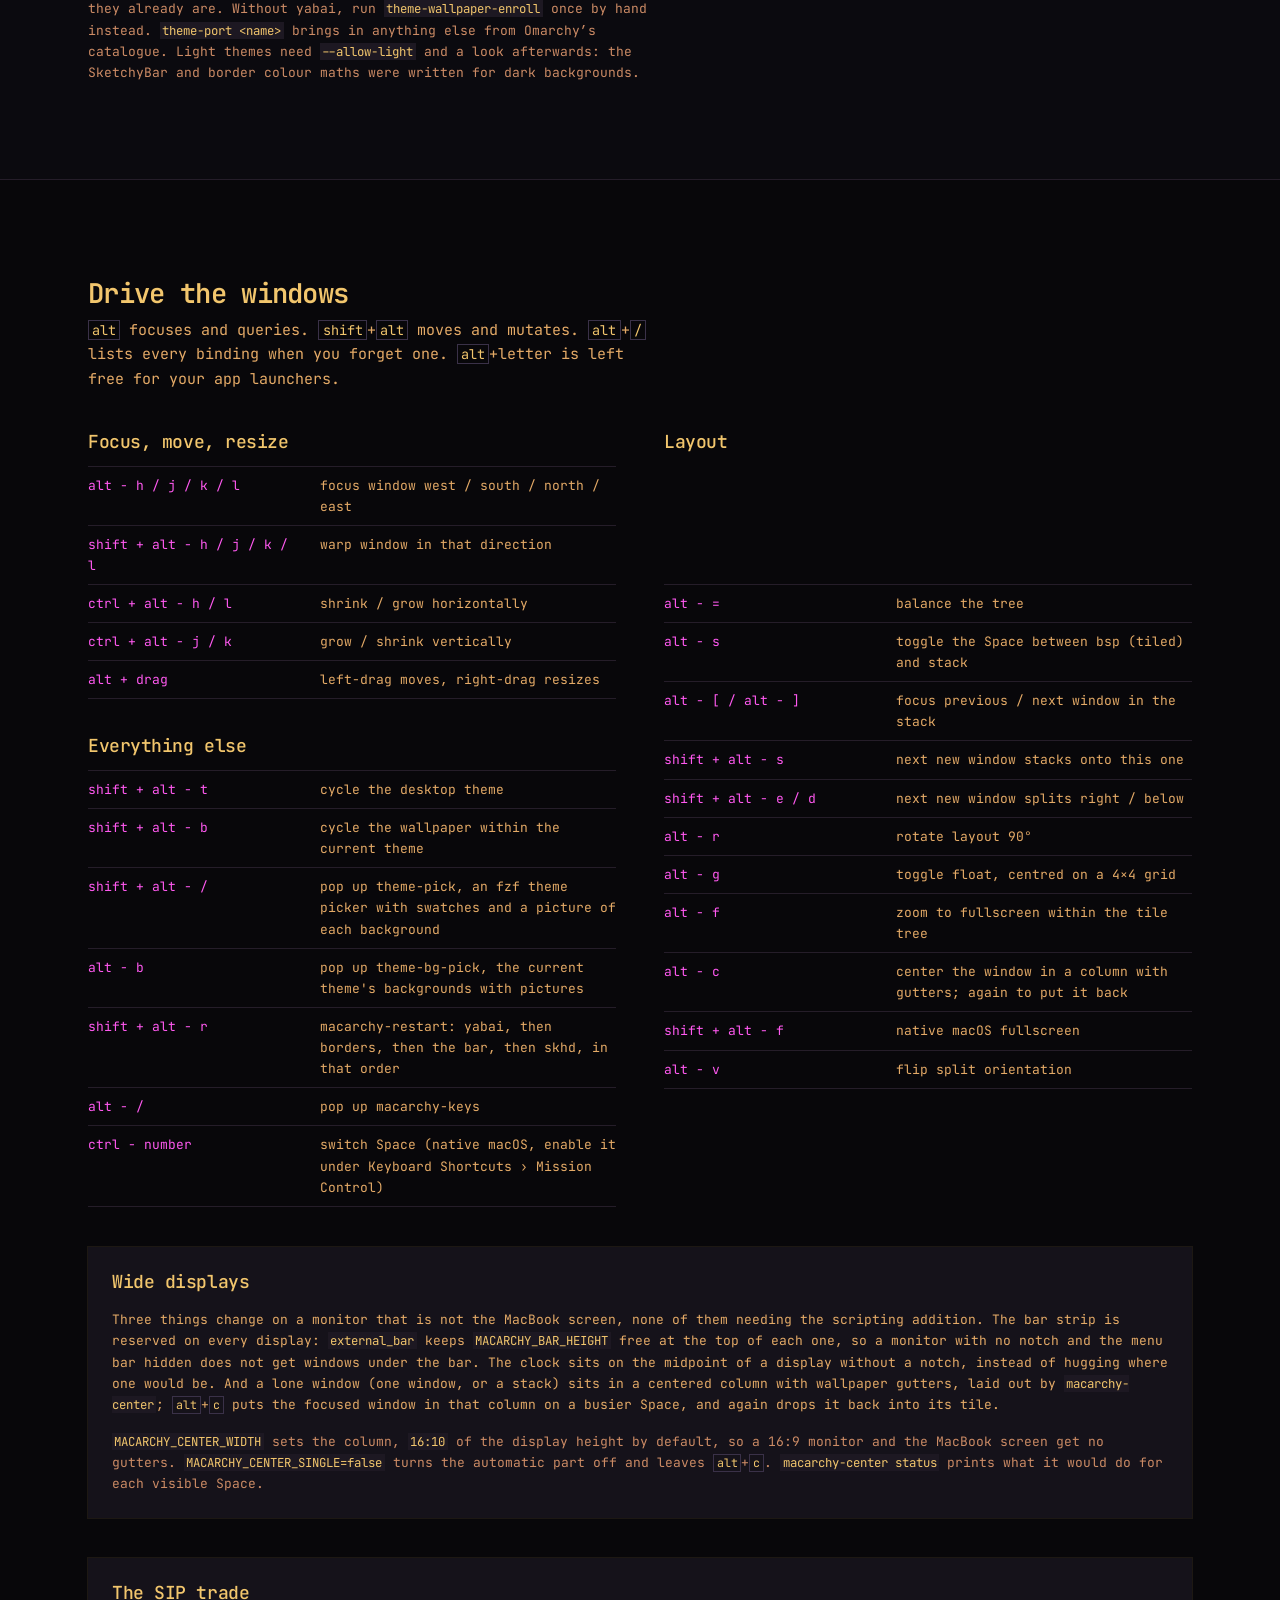
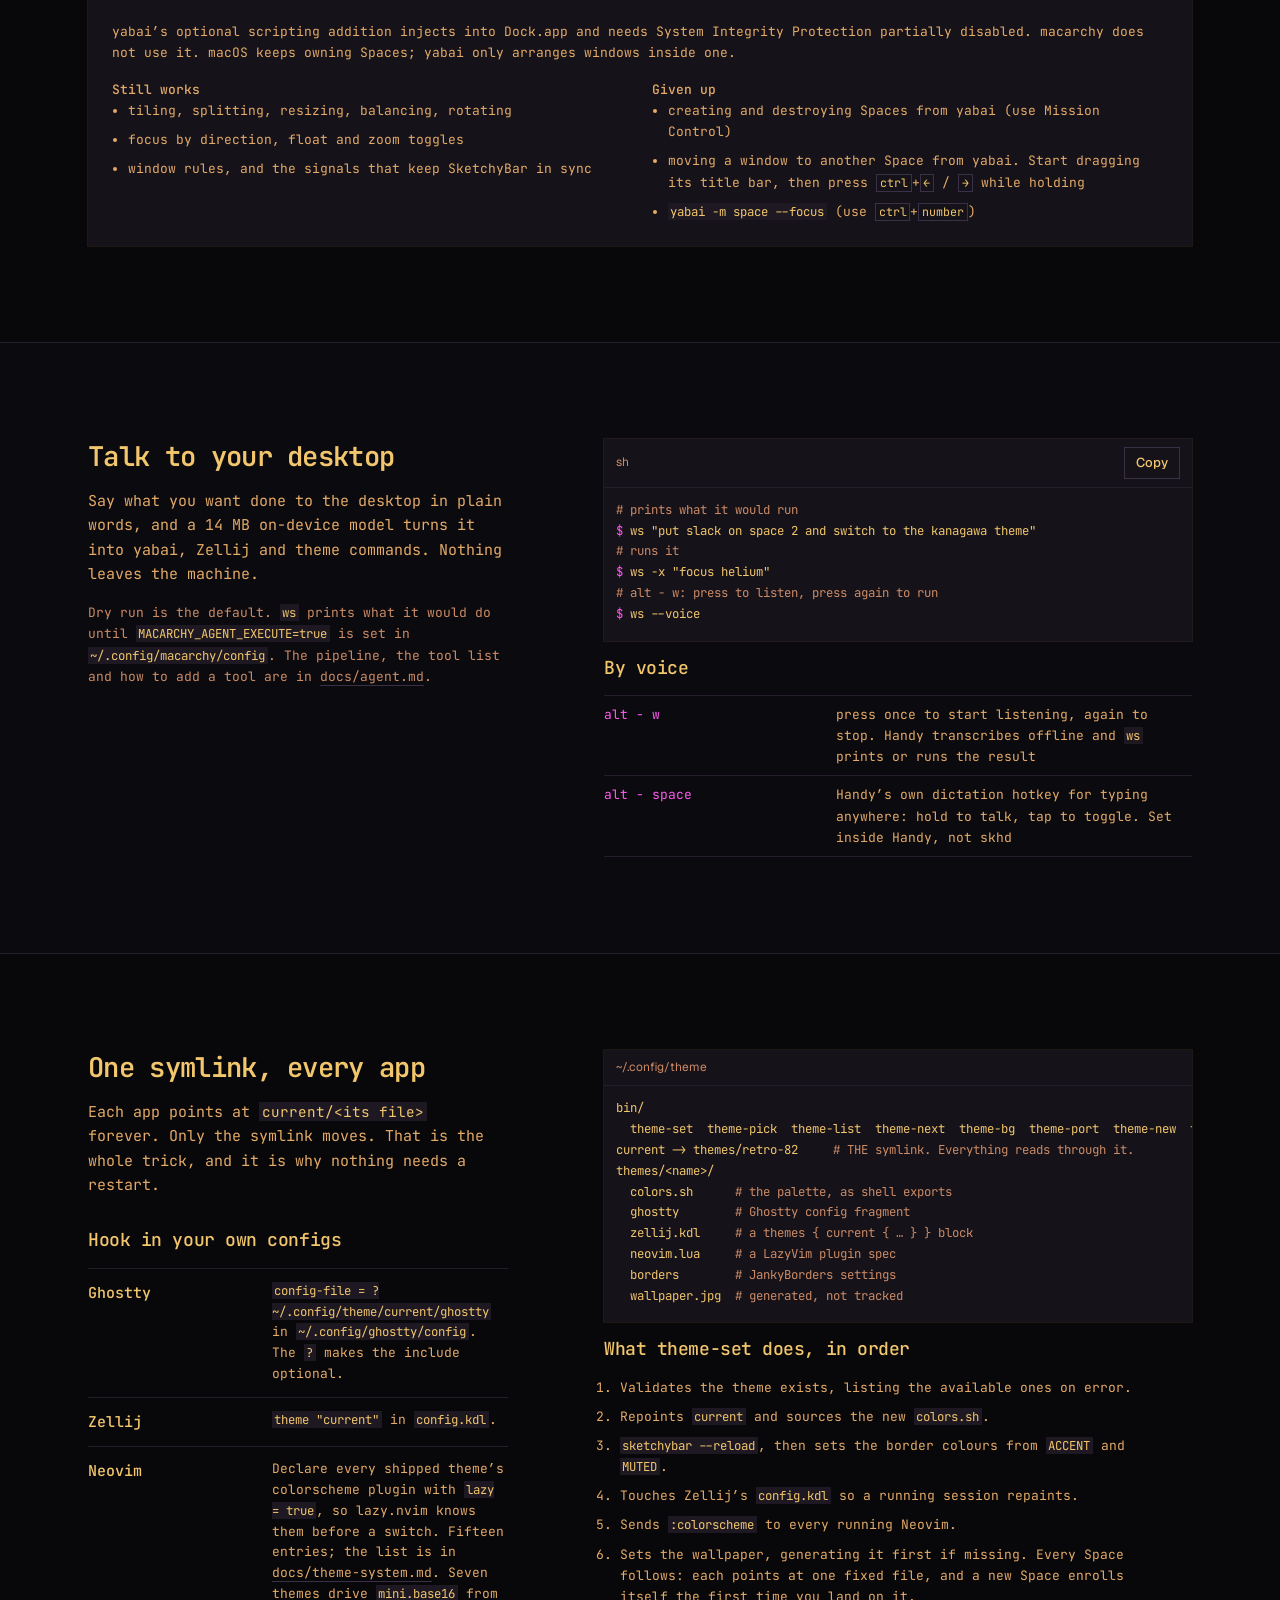
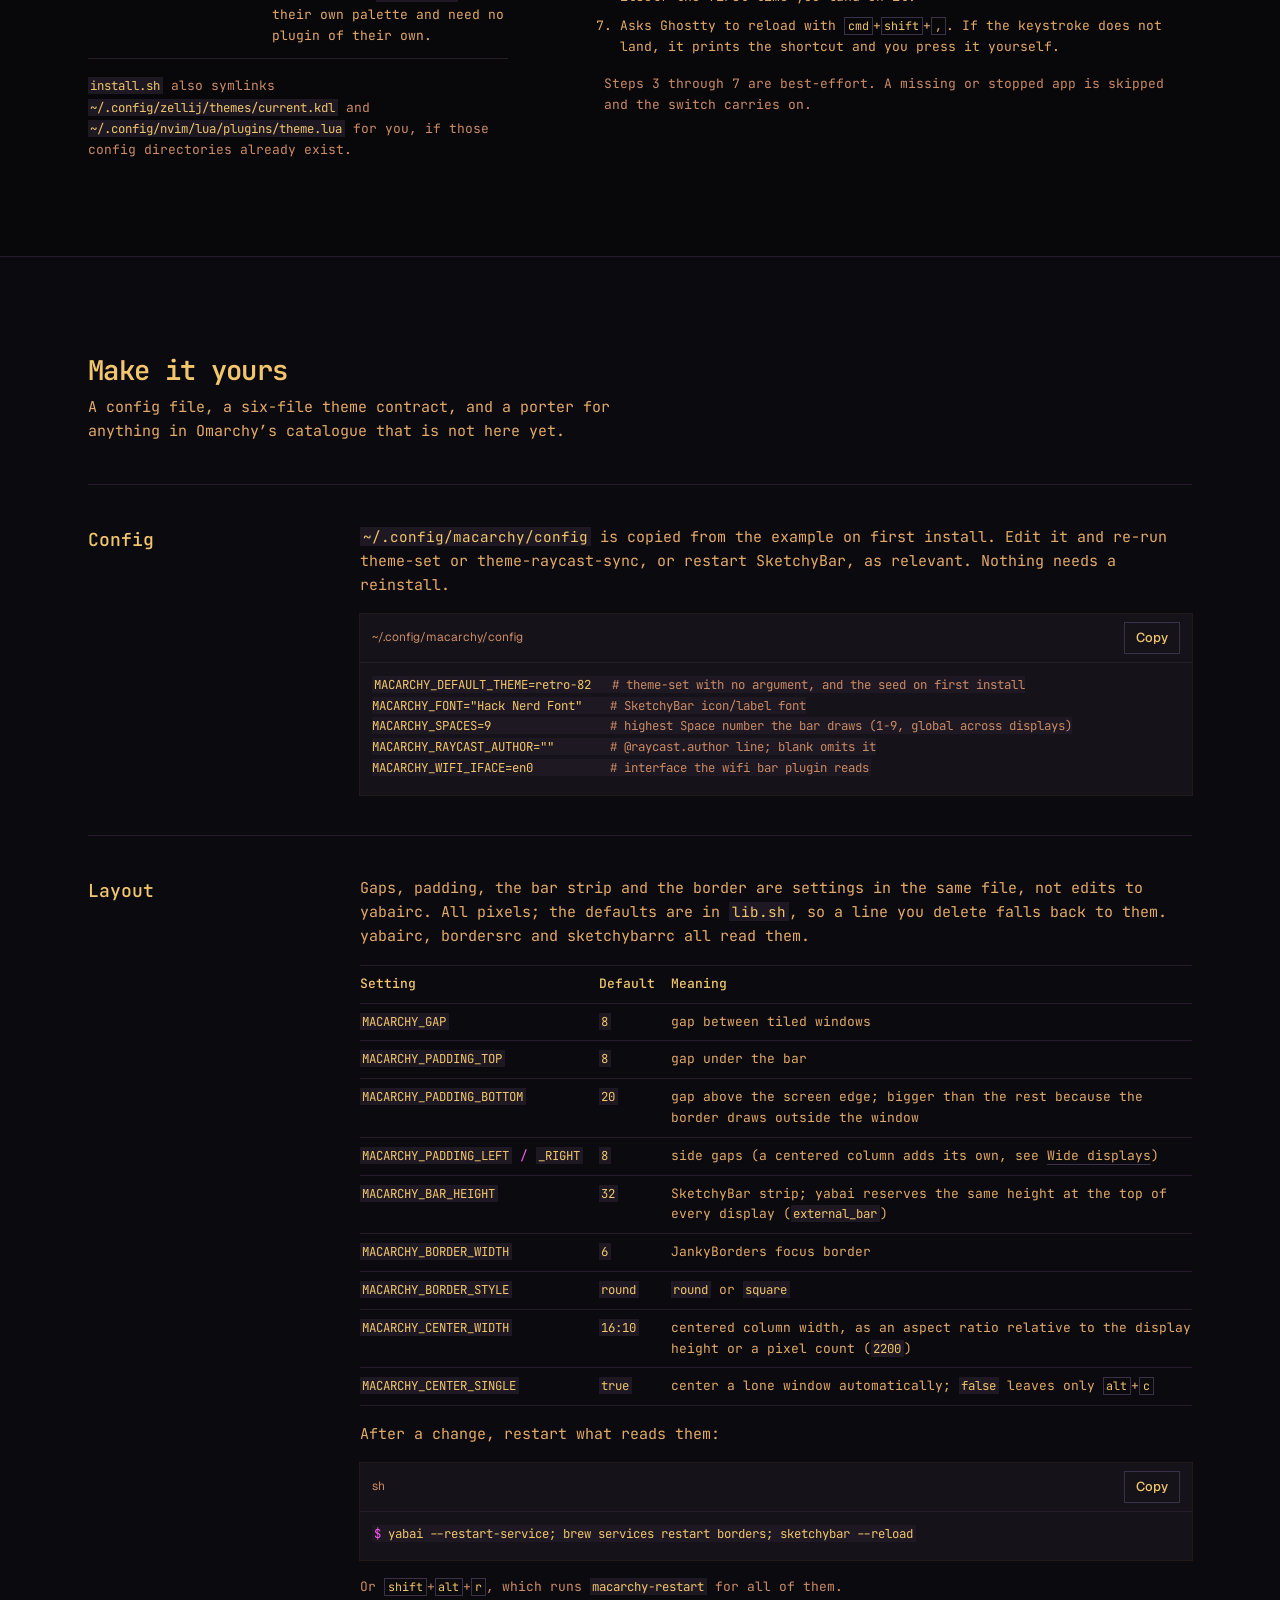
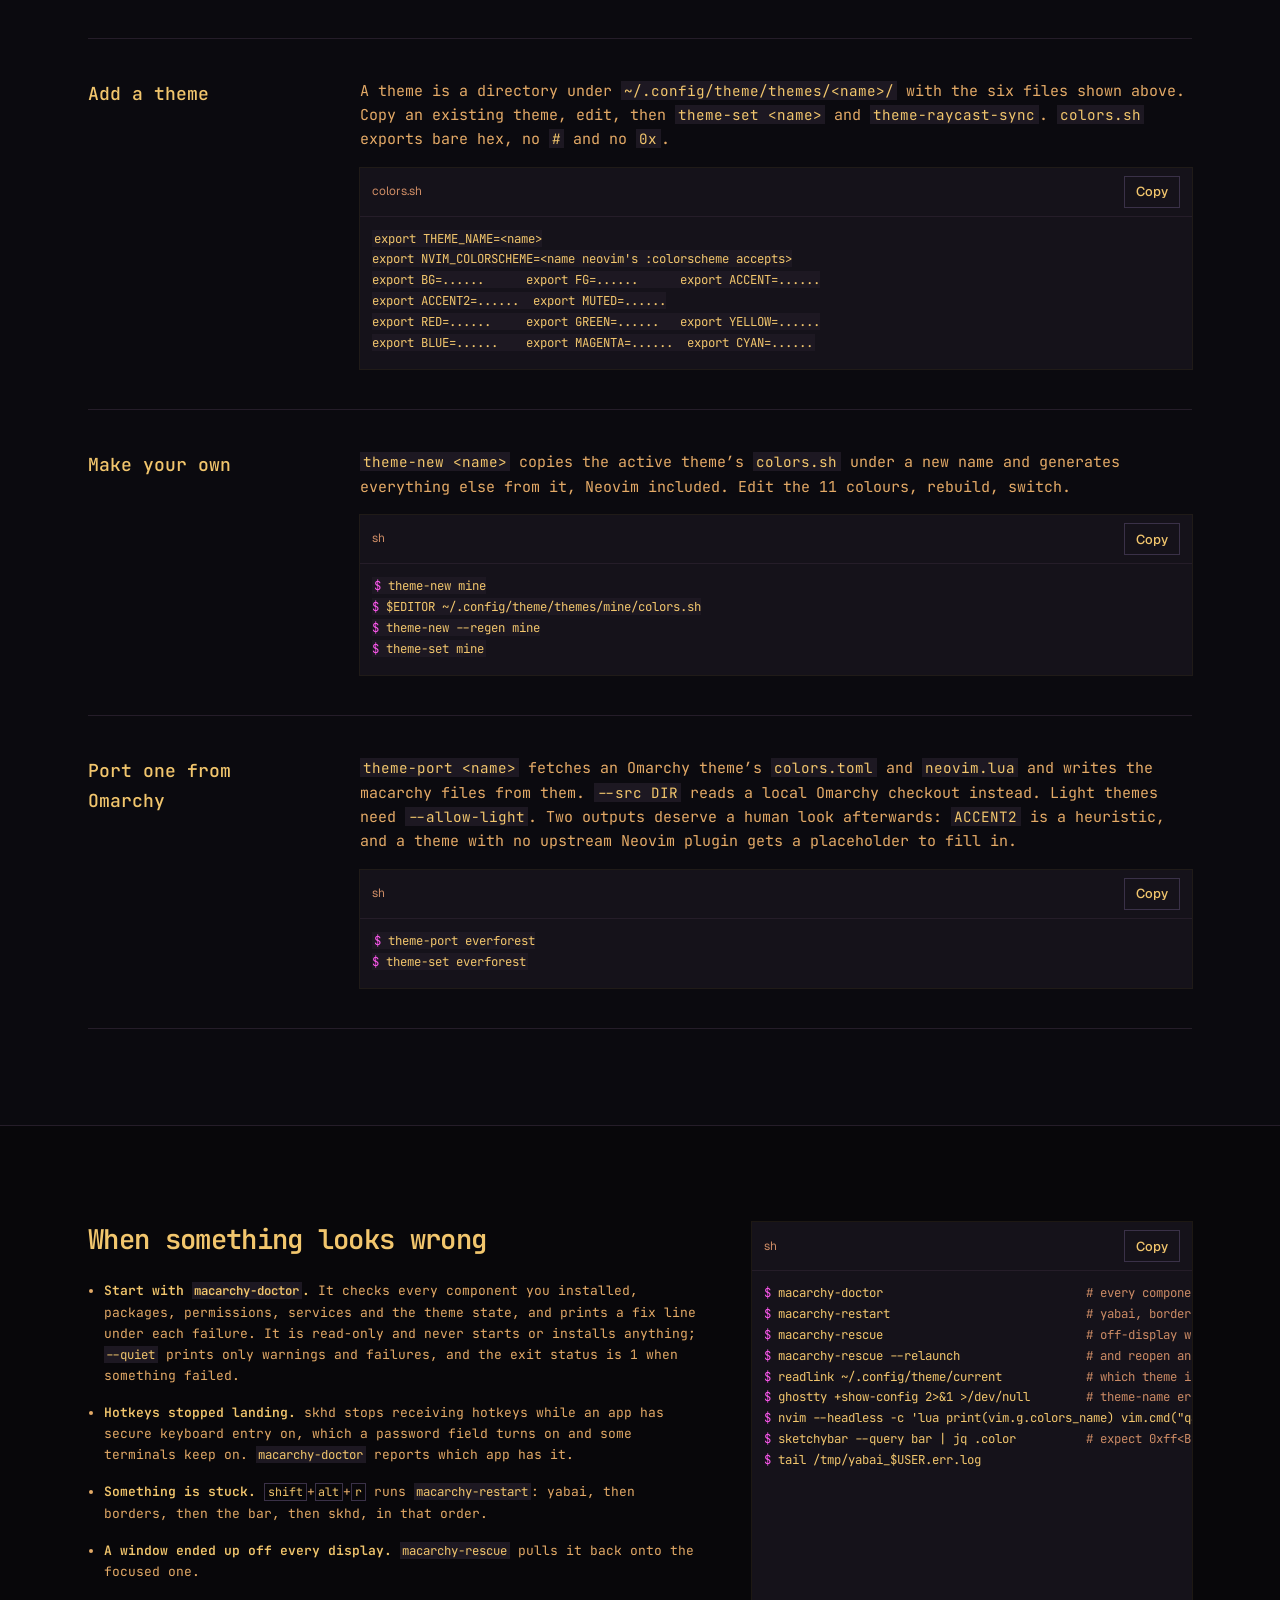
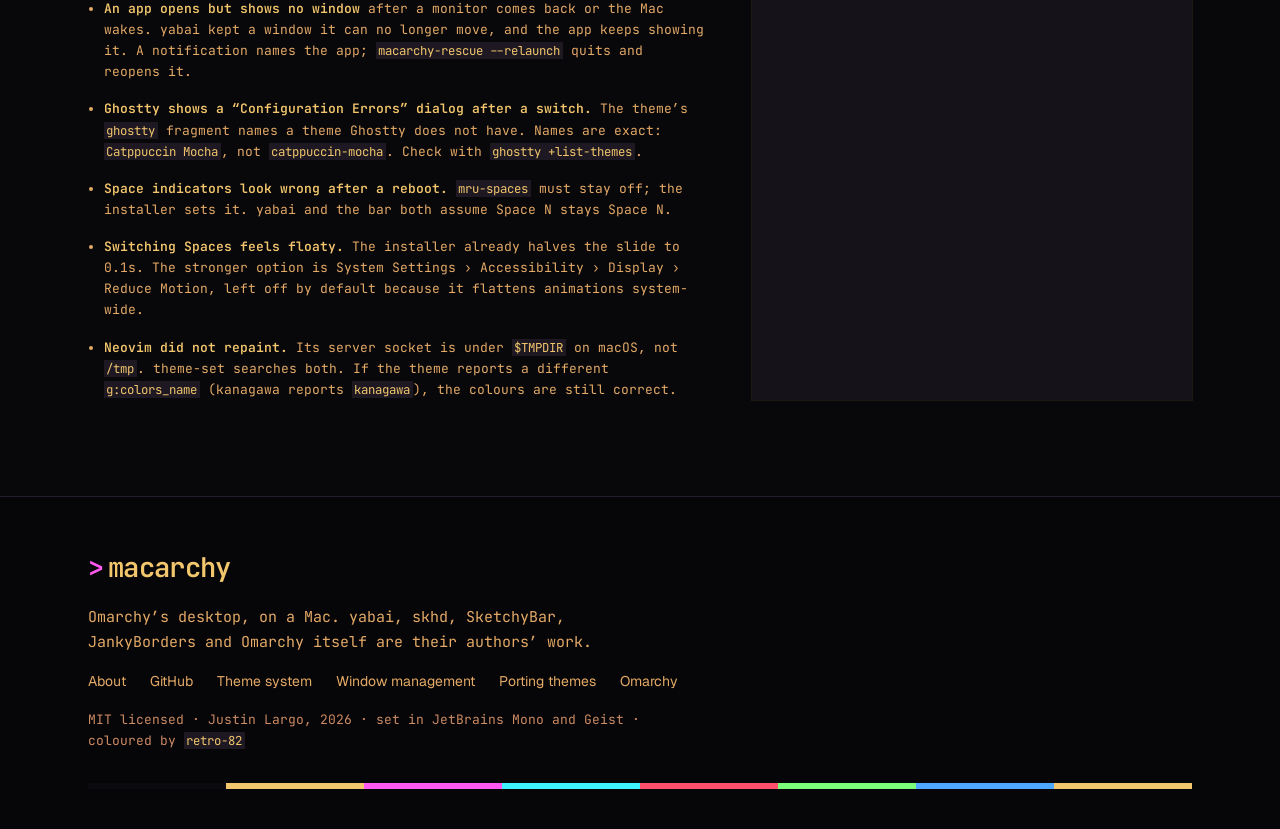
==== commit 8717c672: "feat(theme): theme-new, make your own theme from one colors.sh (#30) Co-authored-by: Claude Opus 5.5" ====
--- a/site/index.html
+++ b/site/index.html
@@ -346,7 +346,7 @@
               <figcaption class="code__bar"><span>~/.config/macarchy/config</span><button class="btn btn--sm" type="button" data-copy><span class="btn__label">Copy</span></button></figcaption>
 <pre><code><span class="ln">MACARCHY_DEFAULT_THEME=retro-82   <span class="c"># theme-set with no argument, and the seed on first install</span></span>
 <span class="ln">MACARCHY_FONT="Hack Nerd Font"    <span class="c"># SketchyBar icon/label font</span></span>
-<span class="ln">MACARCHY_SPACES=5                 <span class="c"># how many Space indicators the bar renders (1-9)</span></span>
+<span class="ln">MACARCHY_SPACES=9                 <span class="c"># highest Space number the bar draws (1-9, global across displays)</span></span>
 <span class="ln">MACARCHY_RAYCAST_AUTHOR=""        <span class="c"># @raycast.author line; blank omits it</span></span>
 <span class="ln">MACARCHY_WIFI_IFACE=en0           <span class="c"># interface the wifi bar plugin reads</span></span></code></pre>
             </figure>
@@ -432,6 +432,7 @@
           <li><strong>Hotkeys stopped landing.</strong> skhd stops receiving hotkeys while an app has secure keyboard entry on, which a password field turns on and some terminals keep on. <code>macarchy-doctor</code> reports which app has it.</li>
           <li><strong>Something is stuck.</strong> <kbd>shift</kbd>+<kbd>alt</kbd>+<kbd>r</kbd> runs <code>macarchy-restart</code>: yabai, then borders, then the bar, then skhd, in that order.</li>
           <li><strong>A window ended up off every display.</strong> <code>macarchy-rescue</code> pulls it back onto the focused one.</li>
+          <li><strong>An app opens but shows no window</strong> after a monitor comes back or the Mac wakes. yabai kept a window it can no longer move, and the app keeps showing it. A notification names the app; <code>macarchy-rescue --relaunch</code> quits and reopens it.</li>
           <li><strong>Ghostty shows a “Configuration Errors” dialog after a switch.</strong> The theme’s <code>ghostty</code> fragment names a theme Ghostty does not have. Names are exact: <code>Catppuccin Mocha</code>, not <code>catppuccin-mocha</code>. Check with <code>ghostty +list-themes</code>.</li>
           <li><strong>Space indicators look wrong after a reboot.</strong> <code>mru-spaces</code> must stay off; the installer sets it. yabai and the bar both assume Space N stays Space N.</li>
           <li><strong>Switching Spaces feels floaty.</strong> The installer already halves the slide to 0.1s. The stronger option is System Settings › Accessibility › Display › Reduce Motion, left off by default because it flattens animations system-wide.</li>
@@ -443,6 +444,7 @@
 <pre><code><span class="ln"><span class="p">$ </span>macarchy-doctor                             <span class="c"># every component, a fix line per failure</span></span>
 <span class="ln"><span class="p">$ </span>macarchy-restart                            <span class="c"># yabai, borders, the bar, skhd</span></span>
 <span class="ln"><span class="p">$ </span>macarchy-rescue                             <span class="c"># off-display windows, back onto this one</span></span>
+<span class="ln"><span class="p">$ </span>macarchy-rescue --relaunch                  <span class="c"># and reopen an app whose window will not move</span></span>
 <span class="ln"><span class="p">$ </span>readlink ~/.config/theme/current            <span class="c"># which theme is active</span></span>
 <span class="ln"><span class="p">$ </span>ghostty +show-config 2&gt;&amp;1 &gt;/dev/null        <span class="c"># theme-name errors show here</span></span>
 <span class="ln"><span class="p">$ </span>nvim --headless -c 'lua print(vim.g.colors_name) vim.cmd("qa!")'</span>
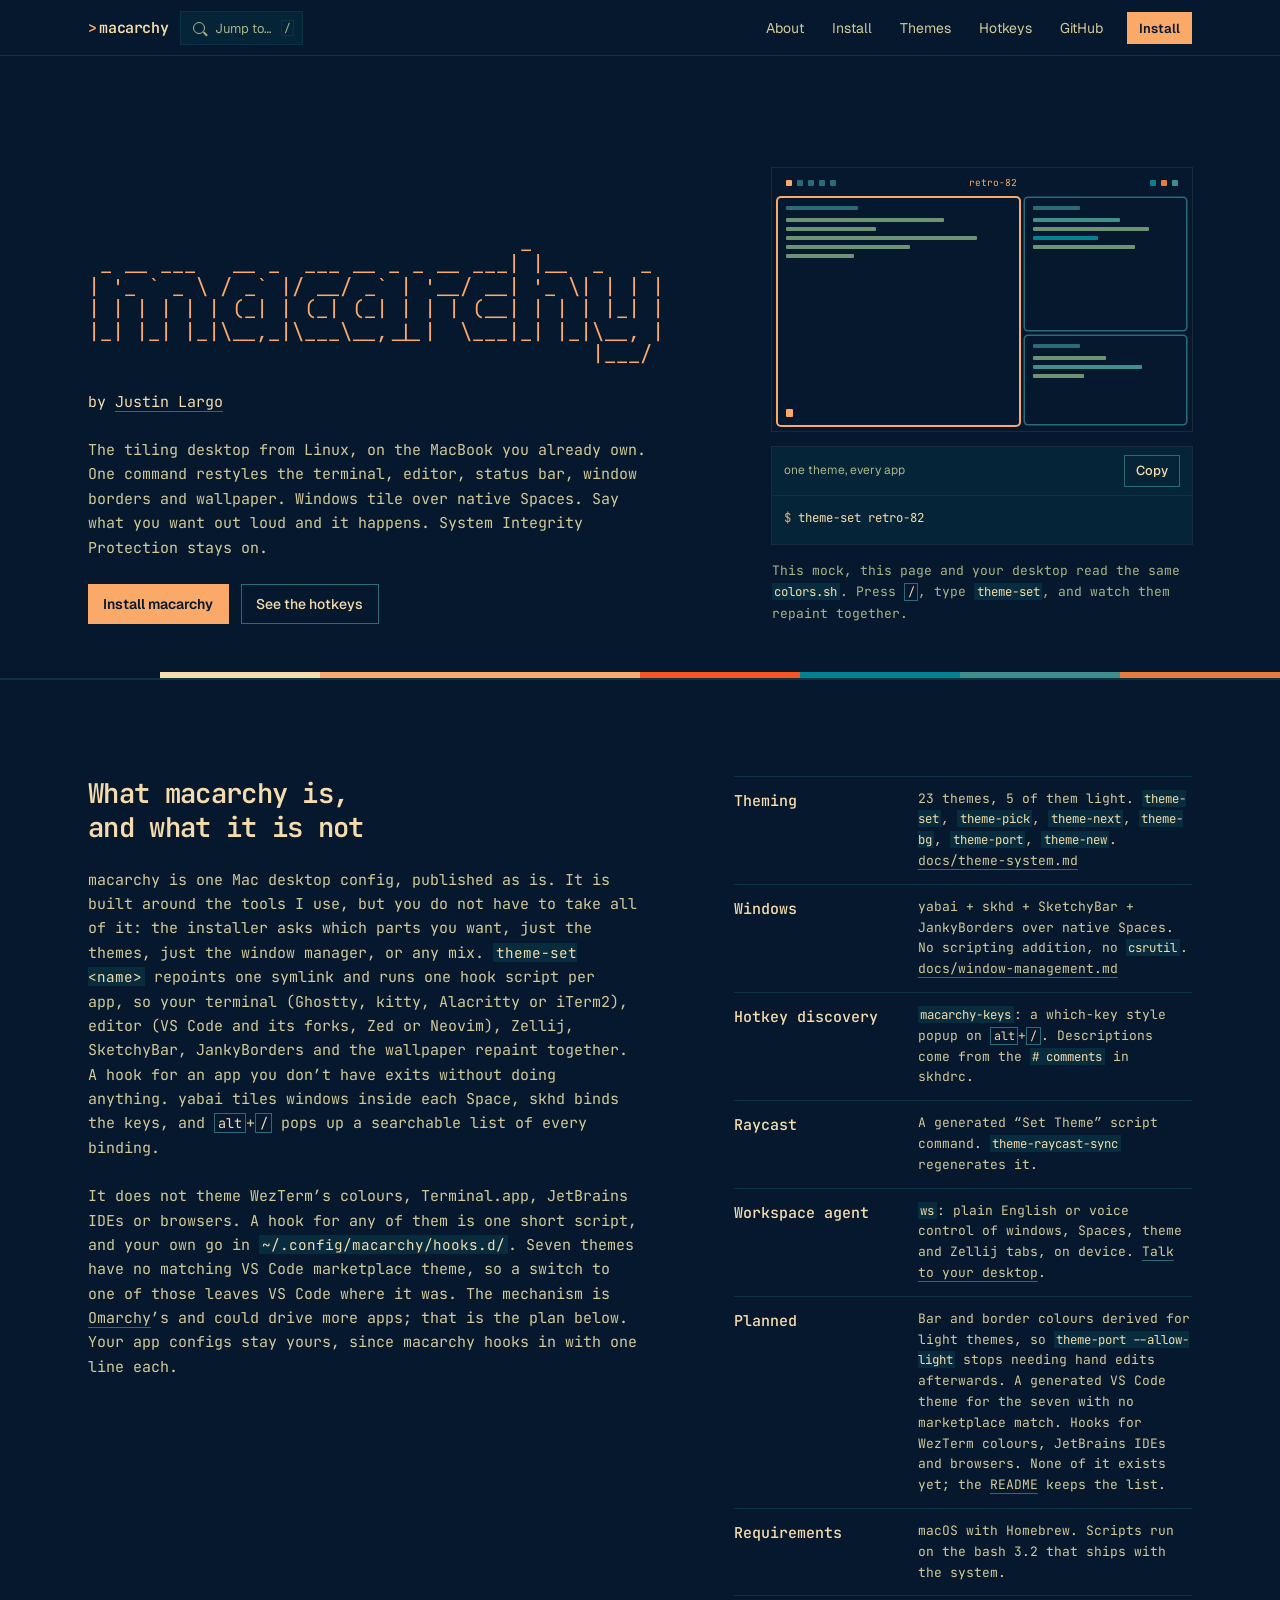
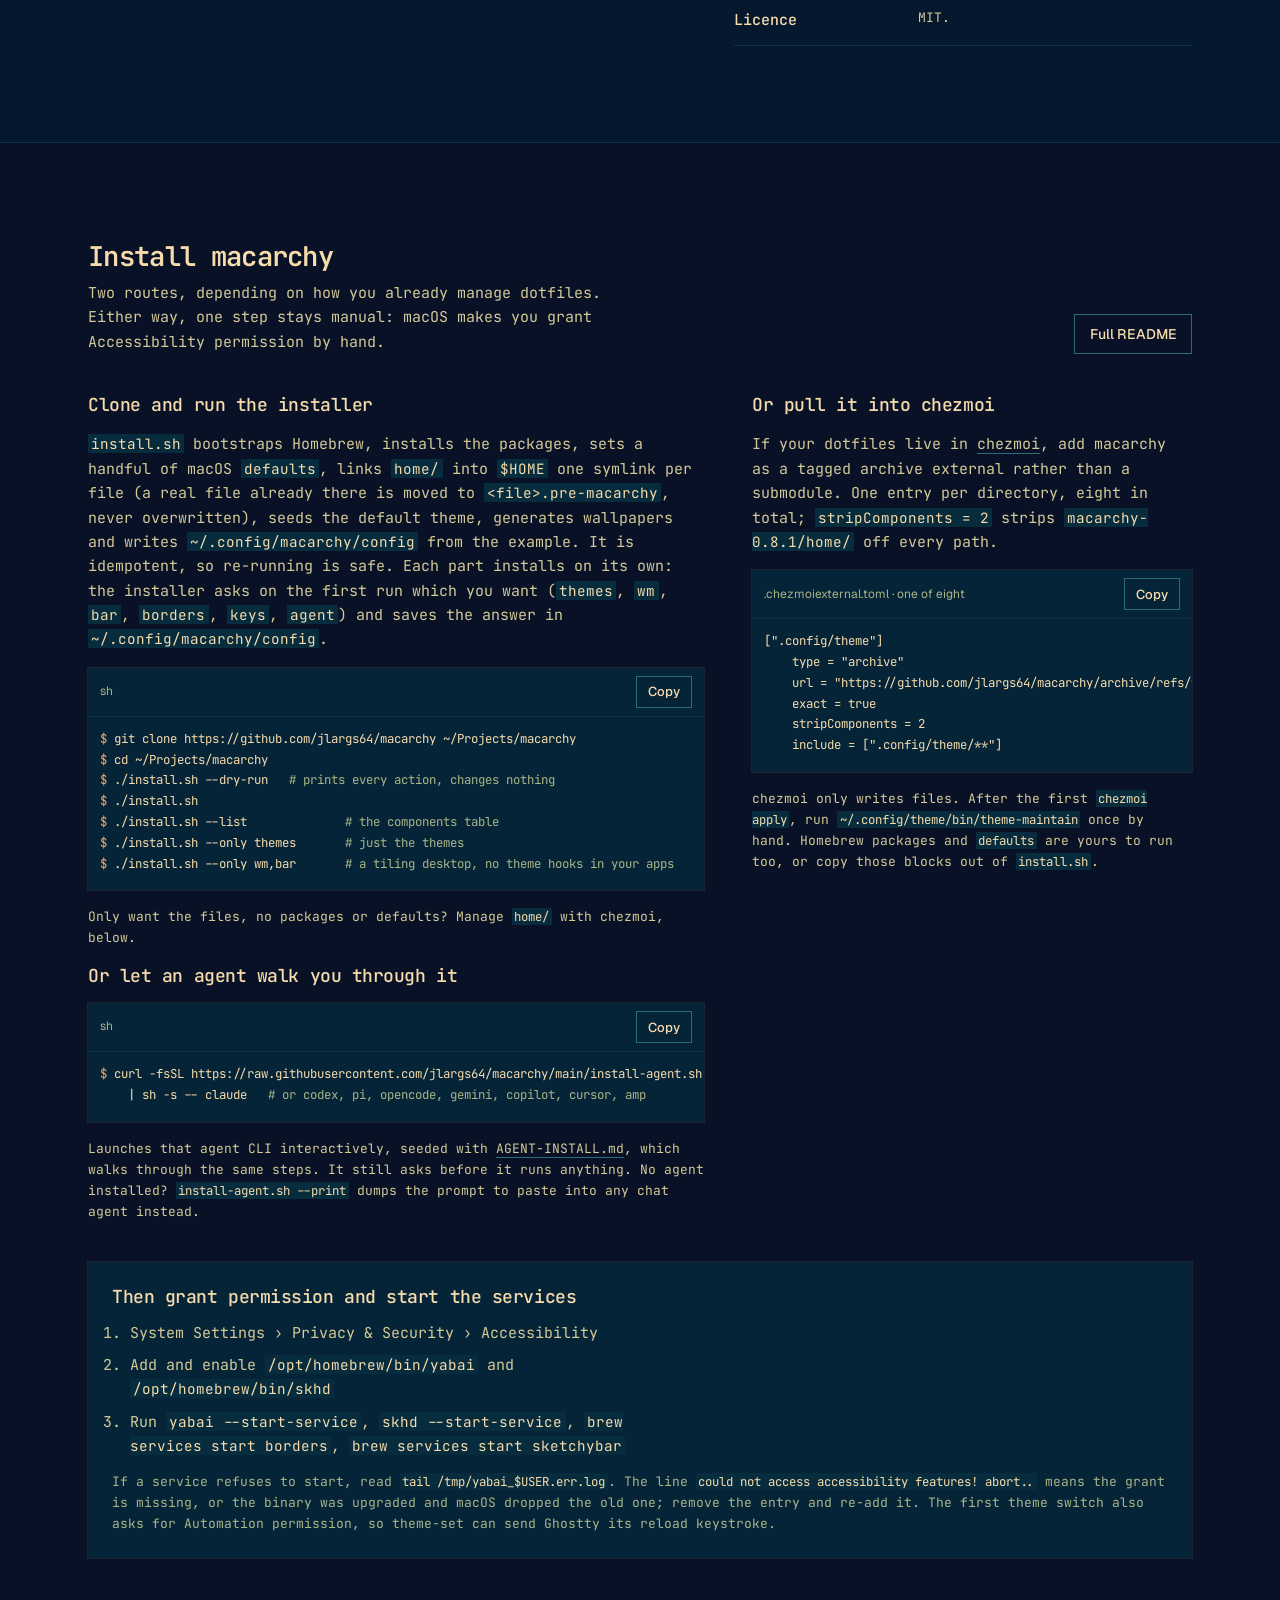
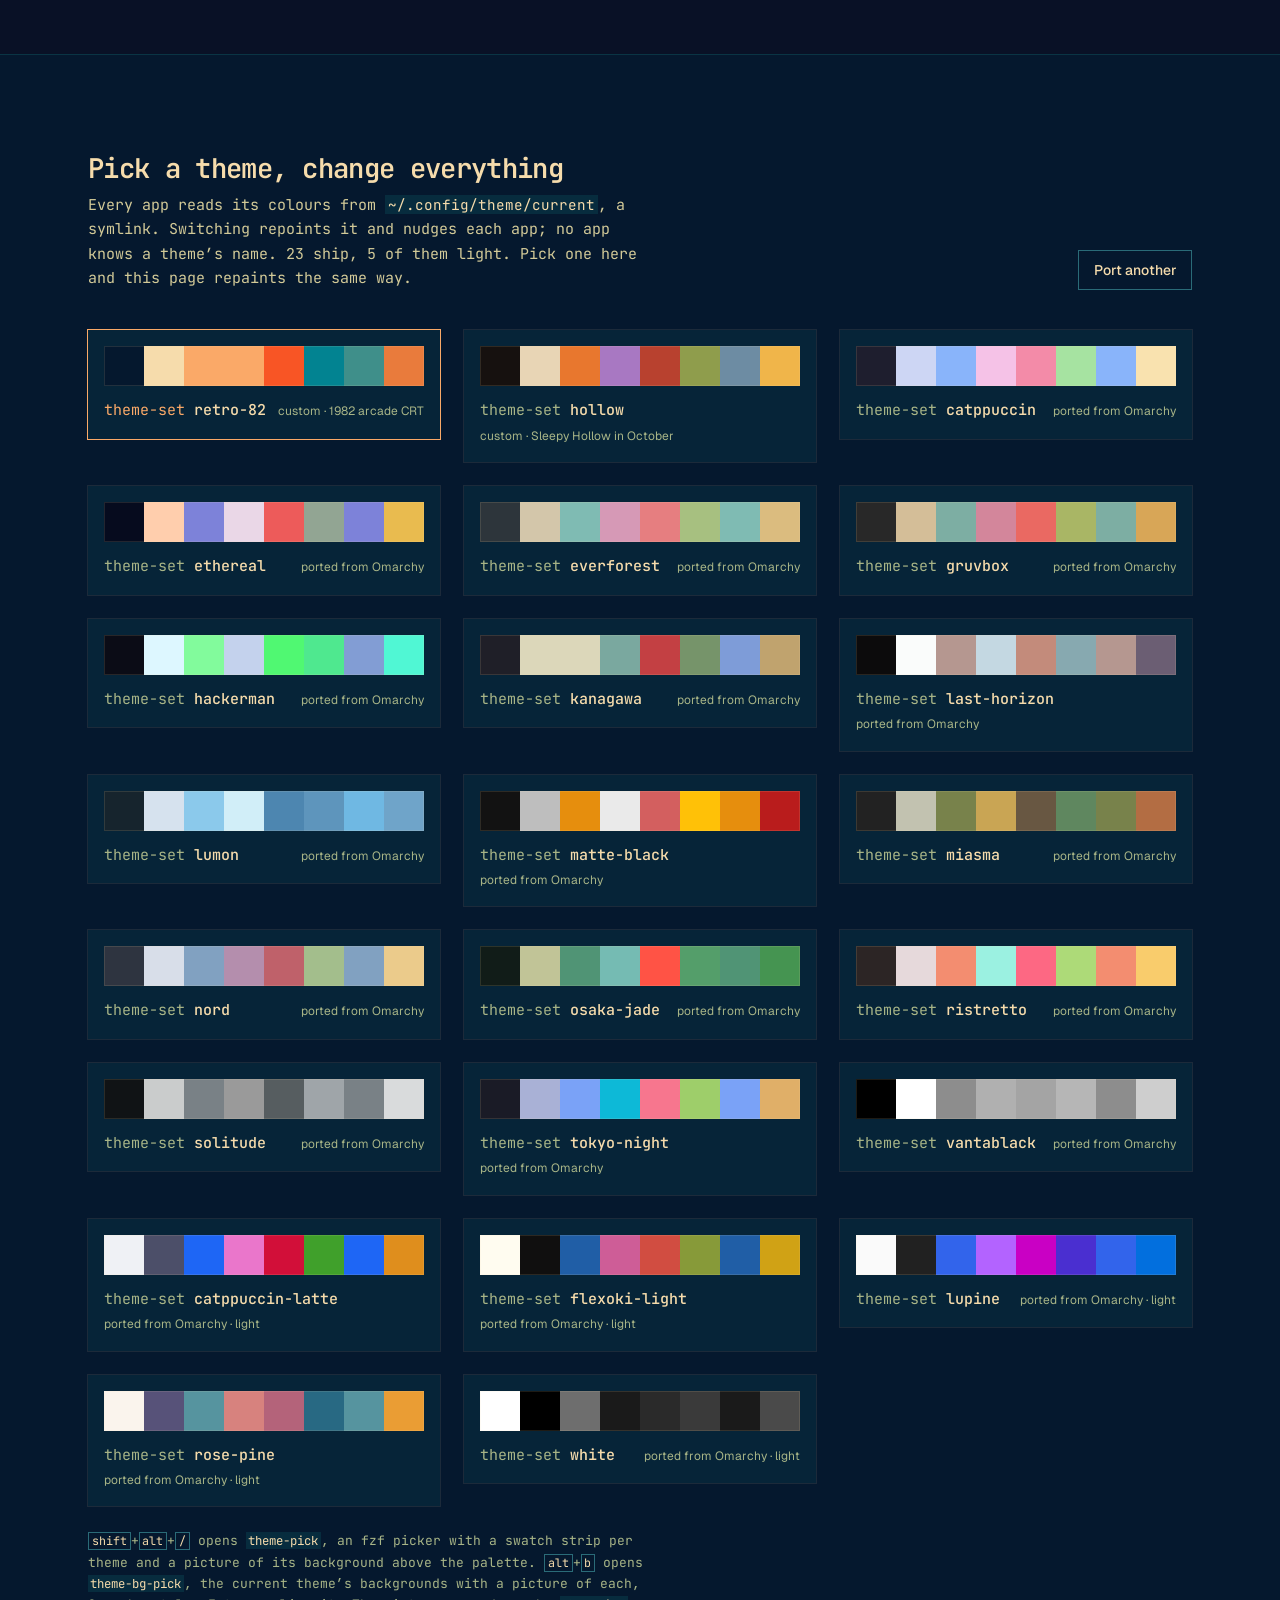
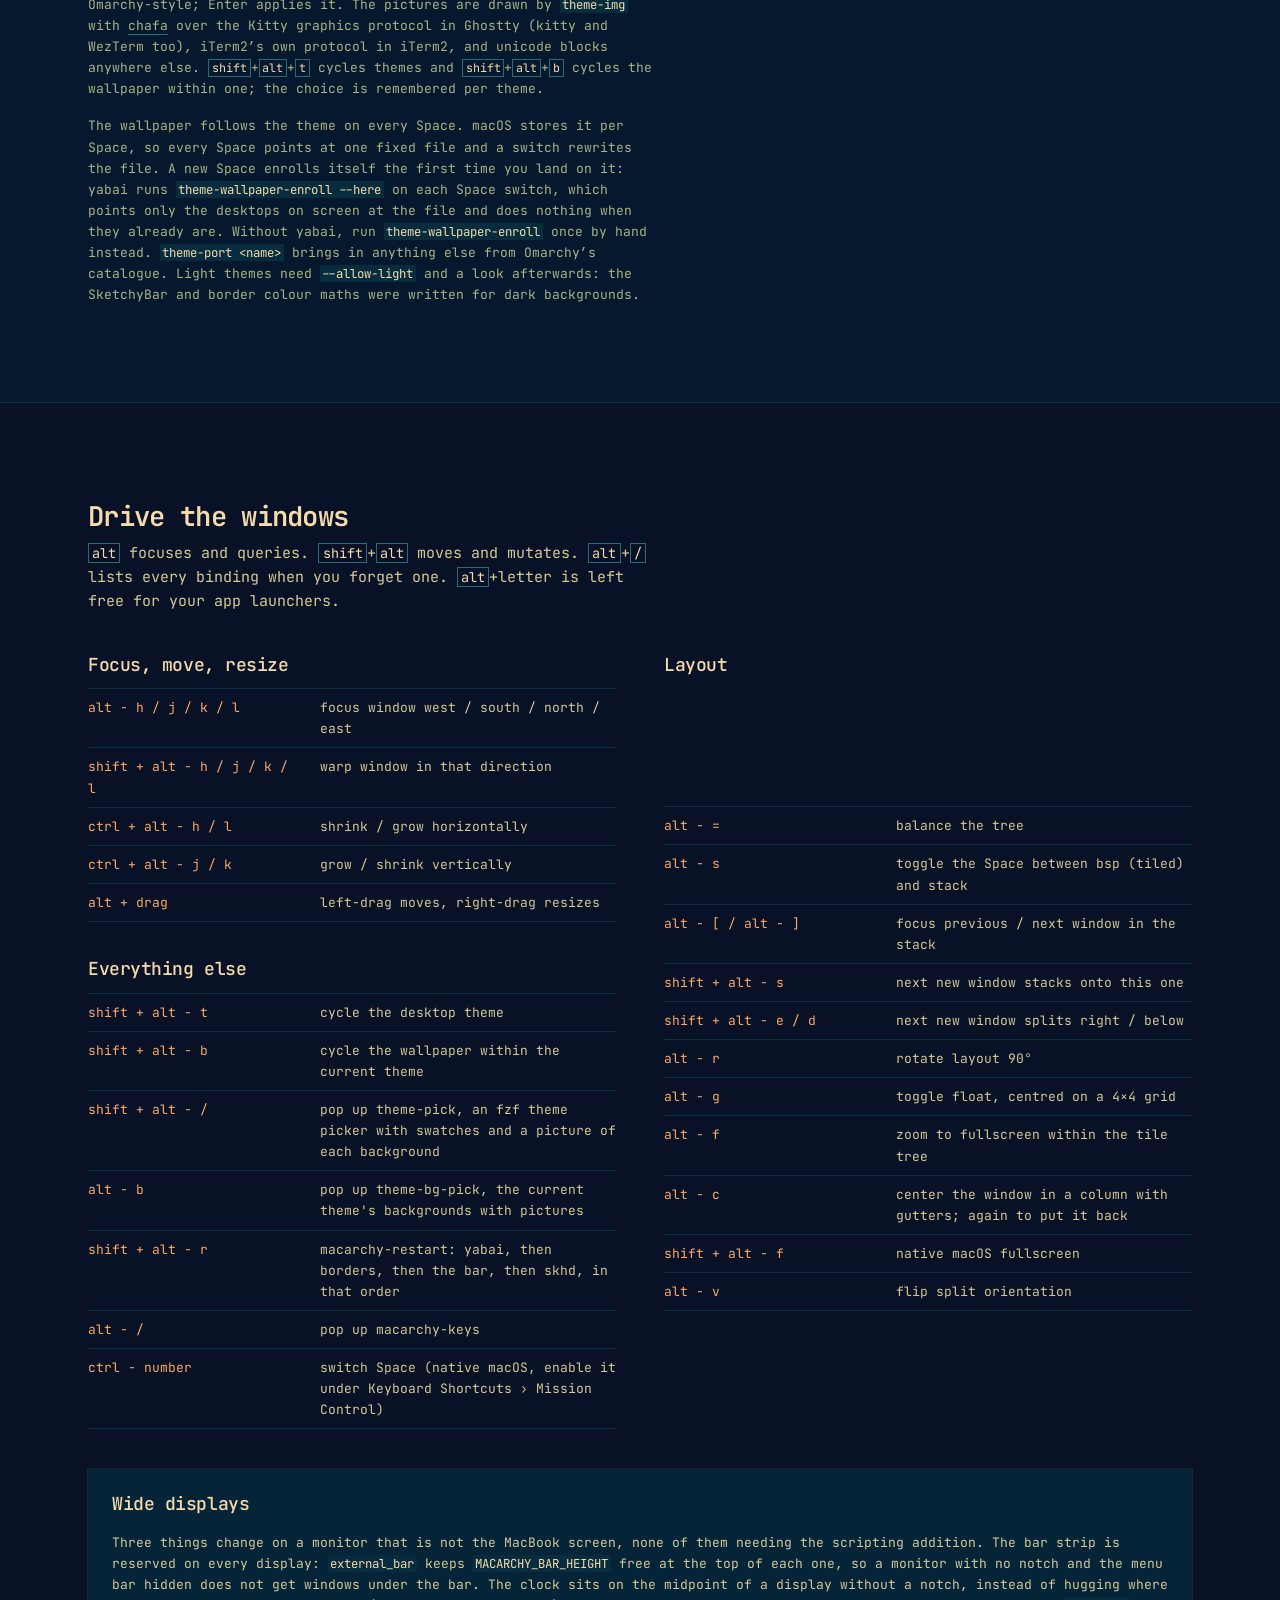
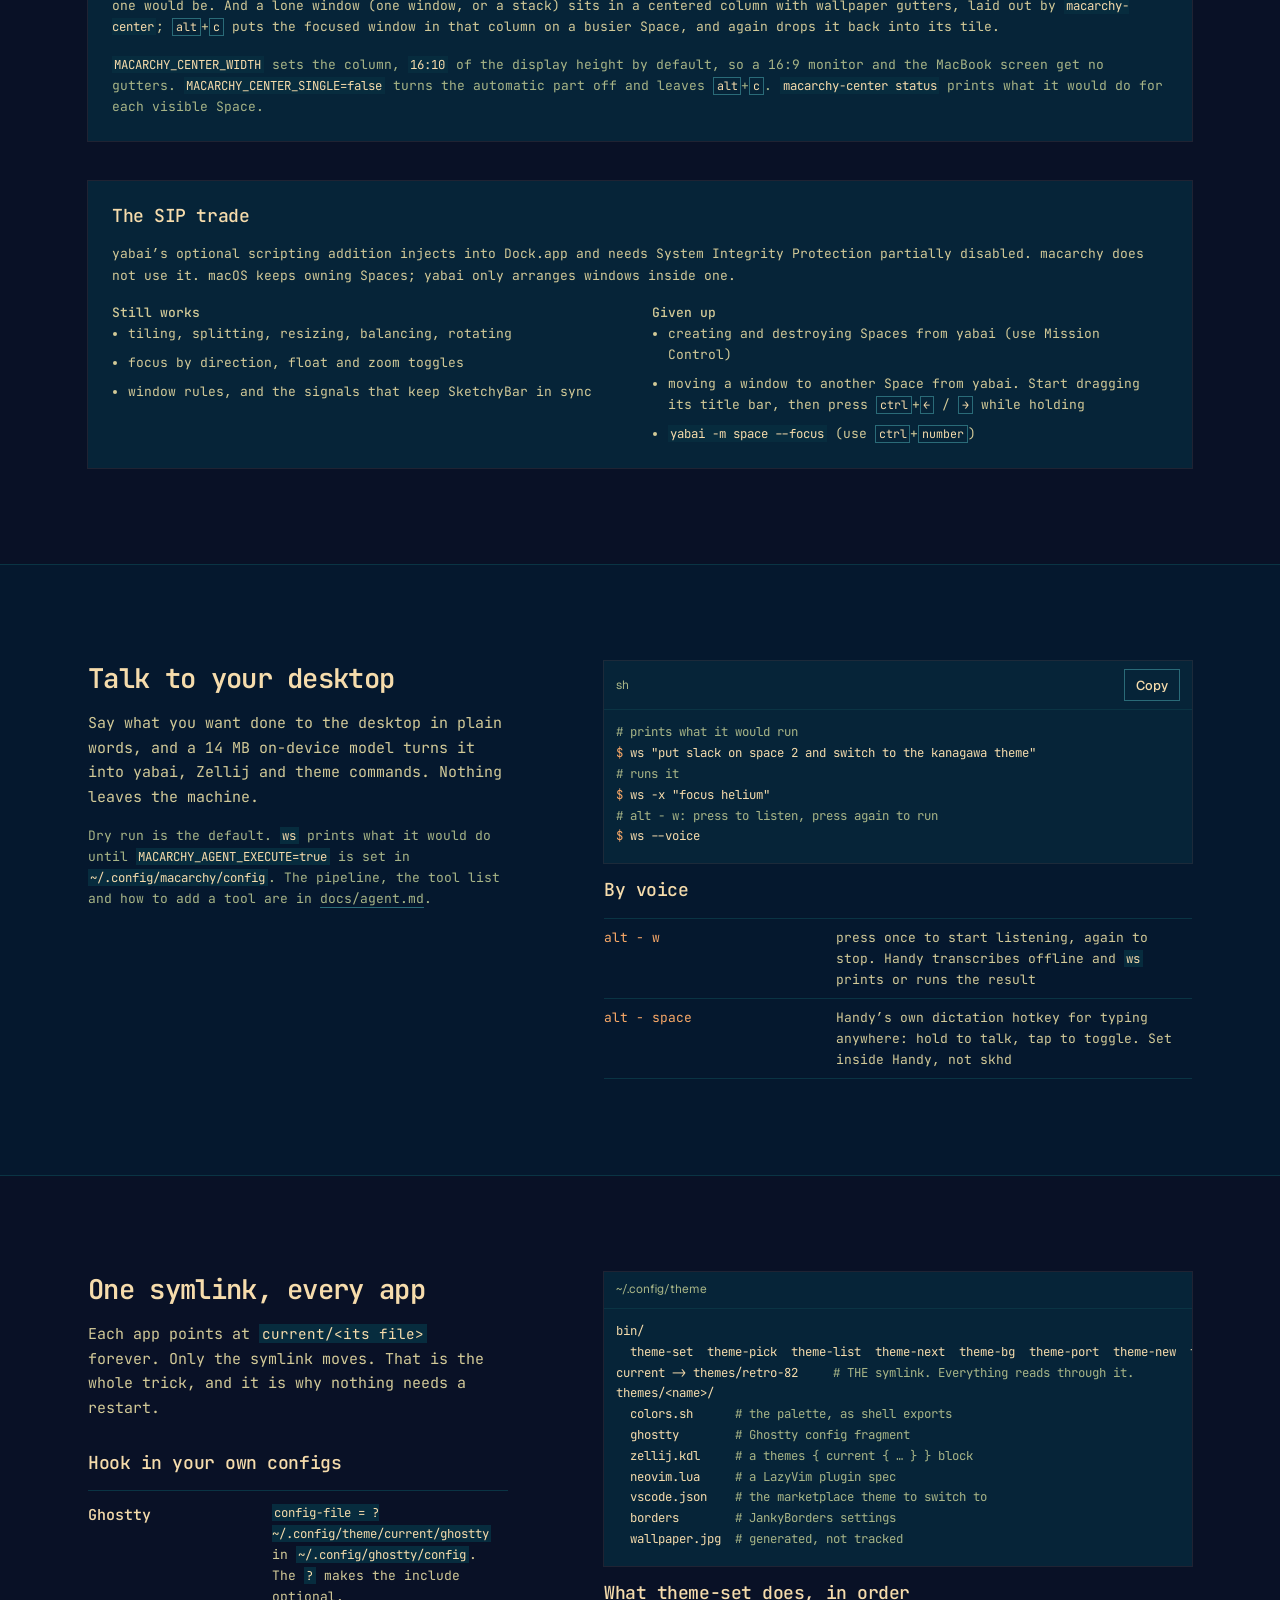
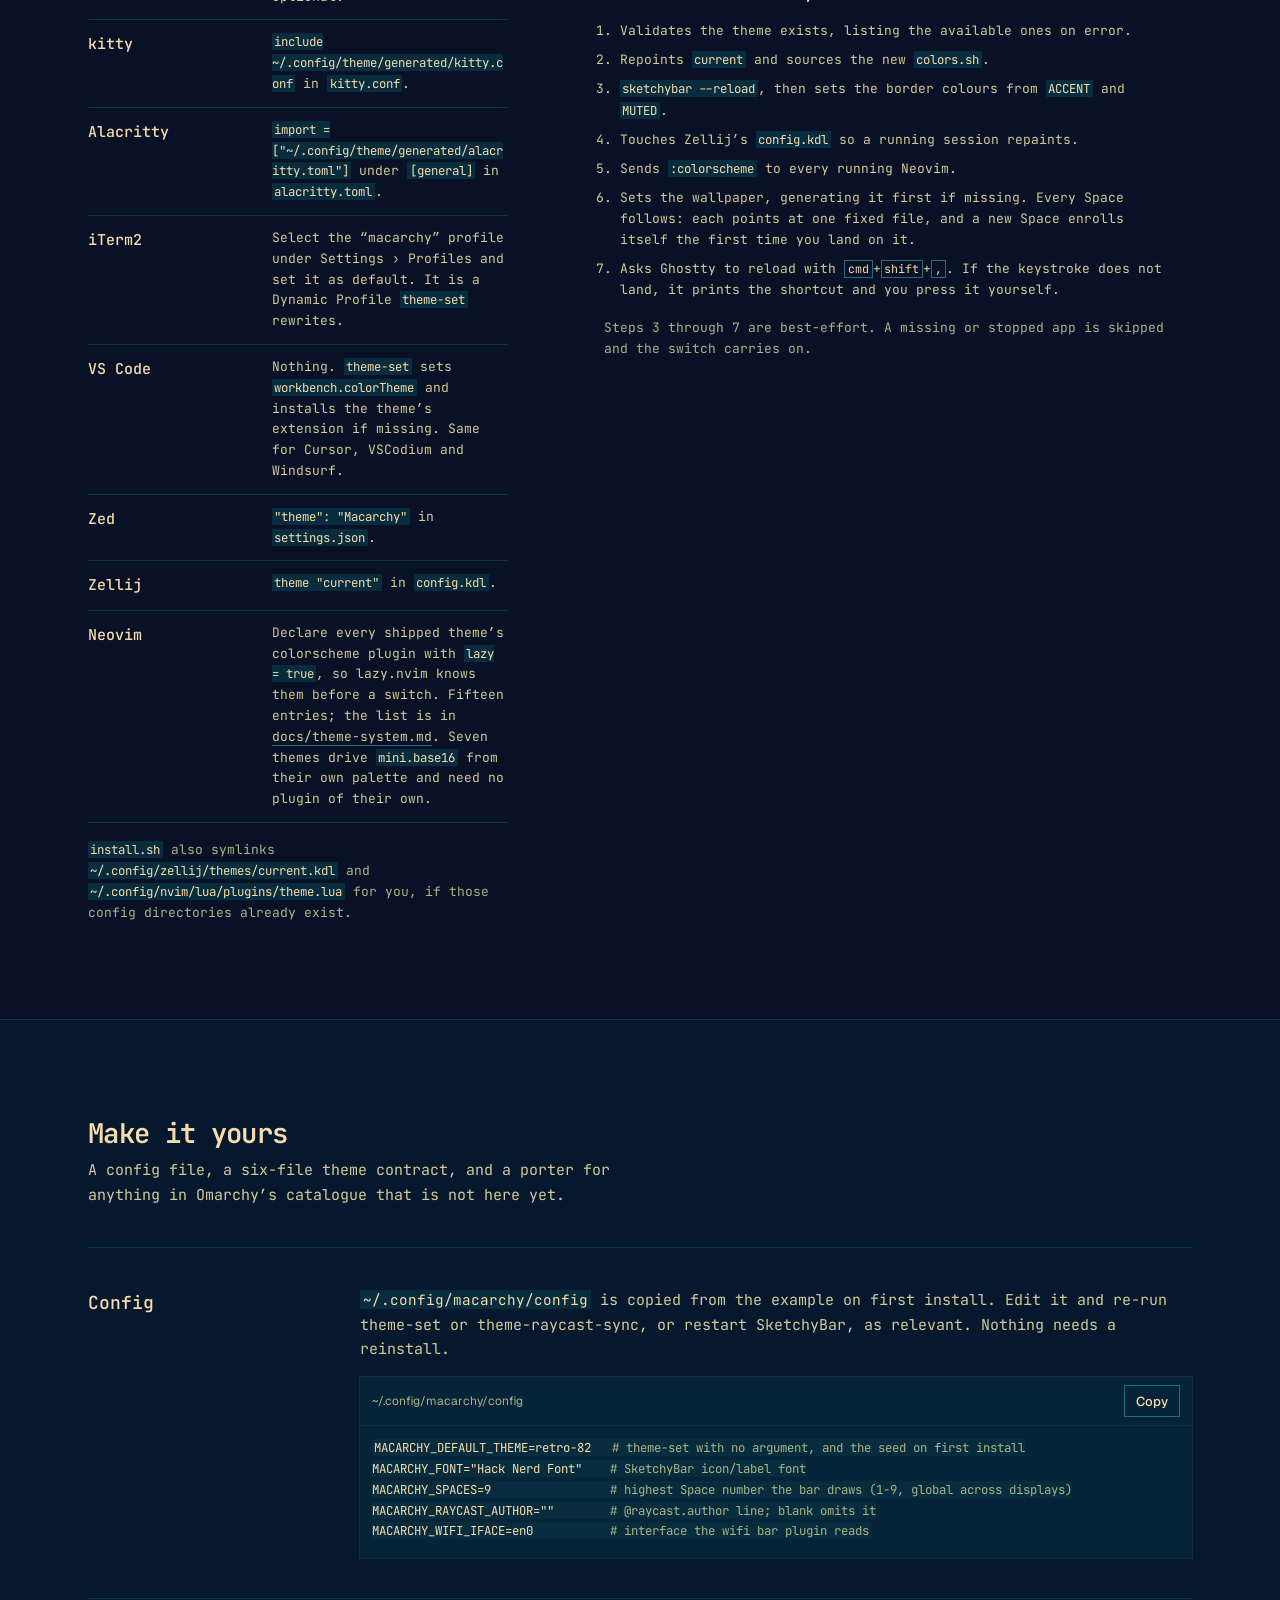
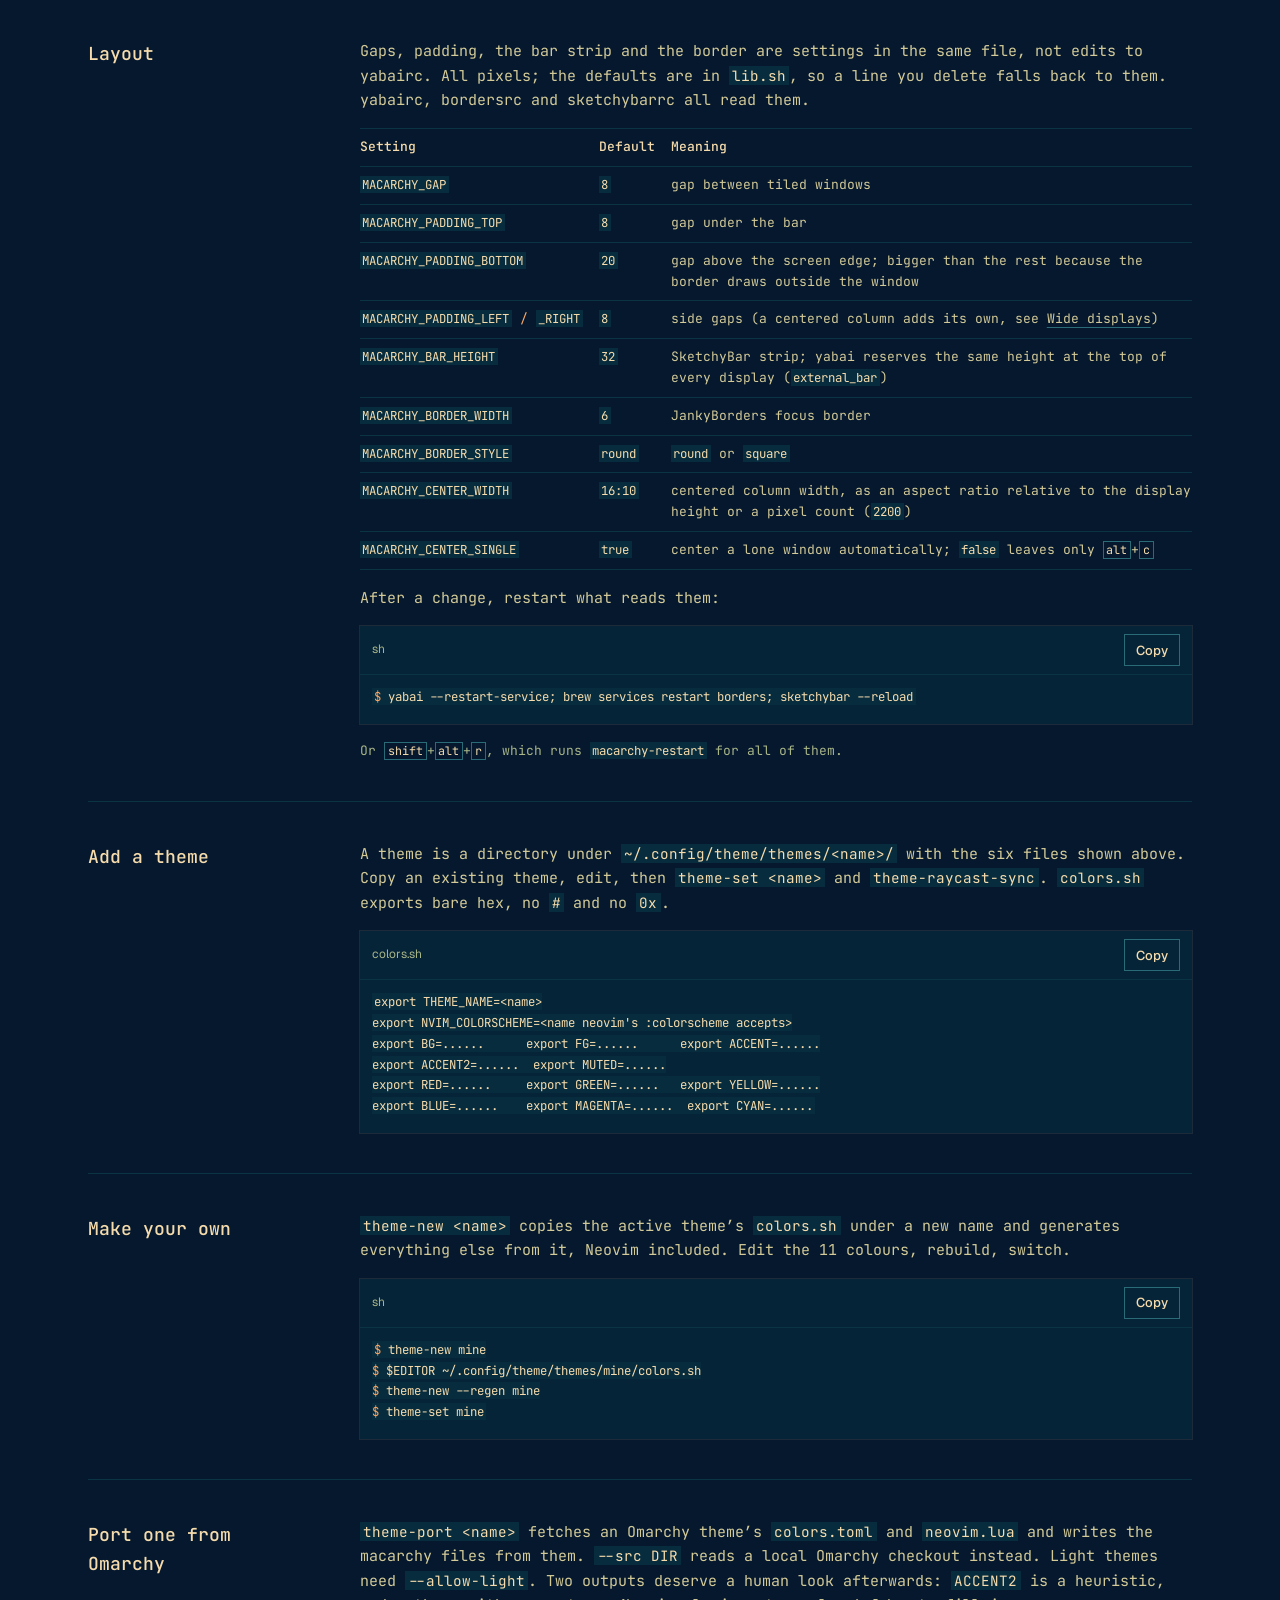
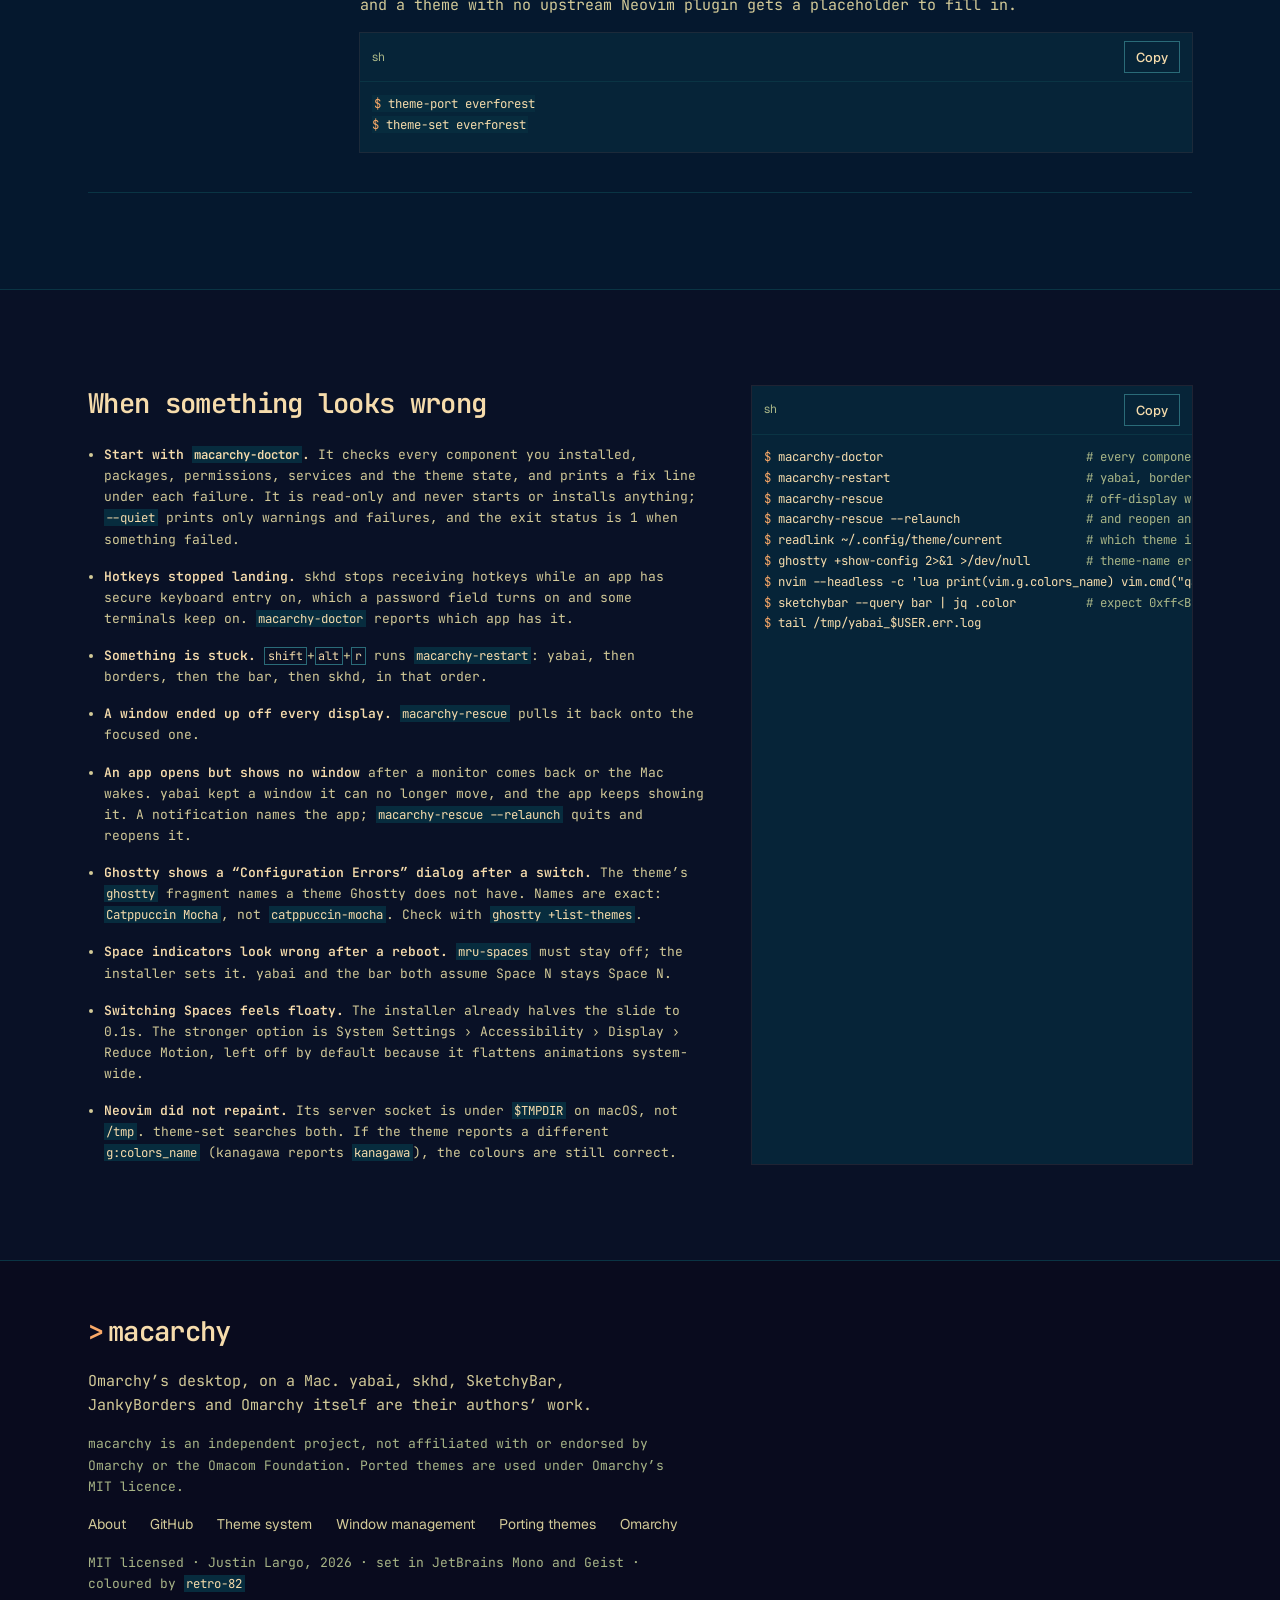
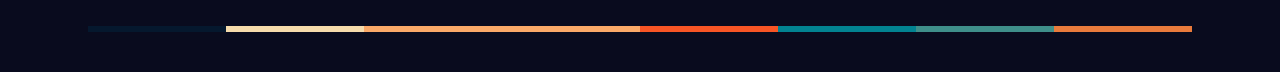
==== commit 4f113f24: "fix(site): bring the site back in line with the README The site was last deployed on 27 September an" ====
--- a/site/index.html
+++ b/site/index.html
@@ -4,7 +4,7 @@
 <meta charset="utf-8">
 <meta name="viewport" content="width=device-width, initial-scale=1, viewport-fit=cover">
 <title>macarchy</title>
-<meta name="description" content="Omarchy for the Mac. Hyprland-style tiling and one-command theming across Ghostty, Zellij, Neovim, SketchyBar, JankyBorders and the wallpaper, on Apple silicon with the battery, the apps and SIP left on.">
+<meta name="description" content="Omarchy for the Mac. Hyprland-style tiling and one-command theming across your terminal (Ghostty, kitty, Alacritty, iTerm2), editor (VS Code, Zed, Neovim), Zellij, SketchyBar, JankyBorders and the wallpaper, on Apple silicon with the battery, the apps and SIP left on.">
 <meta name="color-scheme" content="dark light">
 <script>
   // Apply the saved theme before first paint. Silent if storage is unavailable.
@@ -80,8 +80,8 @@
     <div class="wrap about">
       <div class="prose">
         <h2 id="about-title">What macarchy is, and what it is not</h2>
-        <p style="margin-top: var(--space-lg)">macarchy is one Mac desktop config, published as is. It themes the apps in that setup and no others: Ghostty, Zellij, Neovim, SketchyBar, JankyBorders and the wallpaper. <code>theme-set &lt;name&gt;</code> repoints one symlink and pokes each of them to re-read its config, so they repaint together. yabai tiles windows inside each Space, skhd binds the keys, and <kbd>alt</kbd>+<kbd>/</kbd> pops up a searchable list of every binding.</p>
-        <p>If your terminal is Kitty or your editor is VS Code, nothing here restyles it today. A theme directory has no file for those apps, so a switch leaves them alone. The mechanism is <a href="https://omarchy.org">Omarchy</a>’s and could drive more apps; that is the plan below. Your Ghostty, Zellij and Neovim configs stay yours, since macarchy hooks in with one line each.</p>
+        <p style="margin-top: var(--space-lg)">macarchy is one Mac desktop config, published as is. It is built around the tools I use, but you do not have to take all of it: the installer asks which parts you want, just the themes, just the window manager, or any mix. <code>theme-set &lt;name&gt;</code> repoints one symlink and runs one hook script per app, so your terminal (Ghostty, kitty, Alacritty or iTerm2), editor (VS Code and its forks, Zed or Neovim), Zellij, SketchyBar, JankyBorders and the wallpaper repaint together. A hook for an app you don’t have exits without doing anything. yabai tiles windows inside each Space, skhd binds the keys, and <kbd>alt</kbd>+<kbd>/</kbd> pops up a searchable list of every binding.</p>
+        <p>It does not theme WezTerm’s colours, Terminal.app, JetBrains IDEs or browsers. A hook for any of them is one short script, and your own go in <code>~/.config/macarchy/hooks.d/</code>. Seven themes have no matching VS Code marketplace theme, so a switch to one of those leaves VS Code where it was. The mechanism is <a href="https://omarchy.org">Omarchy</a>’s and could drive more apps; that is the plan below. Your app configs stay yours, since macarchy hooks in with one line each.</p>
       </div>
       <dl class="facts">
         <div><dt>Theming</dt><dd>23 themes, 5 of them light. <code>theme-set</code>, <code>theme-pick</code>, <code>theme-next</code>, <code>theme-bg</code>, <code>theme-port</code>, <code>theme-new</code>. <a href="https://github.com/jlargs64/macarchy/blob/main/docs/theme-system.md">docs/theme-system.md</a></dd></div>
@@ -89,7 +89,7 @@
         <div><dt>Hotkey discovery</dt><dd><code>macarchy-keys</code>: a which-key style popup on <kbd>alt</kbd>+<kbd>/</kbd>. Descriptions come from the <code># comments</code> in skhdrc.</dd></div>
         <div><dt>Raycast</dt><dd>A generated “Set Theme” script command. <code>theme-raycast-sync</code> regenerates it.</dd></div>
         <div><dt>Workspace agent</dt><dd><code>ws</code>: plain English or voice control of windows, Spaces, theme and Zellij tabs, on device. <a href="#agent">Talk to your desktop</a>.</dd></div>
-        <div><dt>Planned</dt><dd>Theme files for other terminals (Alacritty, Kitty, WezTerm, iTerm2), editors (VS Code, Zed) and browsers, a pick-your-apps install, and light themes without hand fix-ups. None of it exists yet; the <a href="https://github.com/jlargs64/macarchy#plans">README</a> keeps the list.</dd></div>
+        <div><dt>Planned</dt><dd>Bar and border colours derived for light themes, so <code>theme-port --allow-light</code> stops needing hand edits afterwards. A generated VS Code theme for the seven with no marketplace match. Hooks for WezTerm colours, JetBrains IDEs and browsers. None of it exists yet; the <a href="https://github.com/jlargs64/macarchy#plans">README</a> keeps the list.</dd></div>
         <div><dt>Requirements</dt><dd>macOS with Homebrew. Scripts run on the bash 3.2 that ships with the system.</dd></div>
         <div><dt>Licence</dt><dd>MIT.</dd></div>
       </dl>
@@ -106,15 +106,18 @@
       <div class="install">
         <div class="install__col">
           <h3>Clone and run the installer</h3>
-          <p><code>install.sh</code> bootstraps Homebrew, installs the packages, sets a handful of macOS <code>defaults</code>, links <code>home/</code> into <code>$HOME</code> (with <code>stow</code> if it is on <code>PATH</code>, otherwise plain symlinks), seeds the default theme, generates wallpapers and writes <code>~/.config/macarchy/config</code> from the example. It is idempotent, so re-running is safe.</p>
+          <p><code>install.sh</code> bootstraps Homebrew, installs the packages, sets a handful of macOS <code>defaults</code>, links <code>home/</code> into <code>$HOME</code> one symlink per file (a real file already there is moved to <code>&lt;file&gt;.pre-macarchy</code>, never overwritten), seeds the default theme, generates wallpapers and writes <code>~/.config/macarchy/config</code> from the example. It is idempotent, so re-running is safe. Each part installs on its own: the installer asks on the first run which you want (<code>themes</code>, <code>wm</code>, <code>bar</code>, <code>borders</code>, <code>keys</code>, <code>agent</code>) and saves the answer in <code>~/.config/macarchy/config</code>.</p>
           <figure class="code">
             <figcaption class="code__bar"><span>sh</span><button class="btn btn--sm" type="button" data-copy><span class="btn__label">Copy</span></button></figcaption>
 <pre><code><span class="ln"><span class="p">$ </span>git clone https://github.com/jlargs64/macarchy ~/Projects/macarchy</span>
 <span class="ln"><span class="p">$ </span>cd ~/Projects/macarchy</span>
 <span class="ln"><span class="p">$ </span>./install.sh --dry-run   <span class="c"># prints every action, changes nothing</span></span>
-<span class="ln"><span class="p">$ </span>./install.sh</span></code></pre>
+<span class="ln"><span class="p">$ </span>./install.sh</span>
+<span class="ln"><span class="p">$ </span>./install.sh --list              <span class="c"># the components table</span></span>
+<span class="ln"><span class="p">$ </span>./install.sh --only themes       <span class="c"># just the themes</span></span>
+<span class="ln"><span class="p">$ </span>./install.sh --only wm,bar       <span class="c"># a tiling desktop, no theme hooks in your apps</span></span></code></pre>
           </figure>
-          <p class="muted">Only want the files linked, no packages or defaults? <code>stow -t "$HOME" home</code>.</p>
+          <p class="muted">Only want the files, no packages or defaults? Manage <code>home/</code> with chezmoi, below.</p>
           <h3>Or let an agent walk you through it</h3>
           <figure class="code">
             <figcaption class="code__bar"><span>sh</span><button class="btn btn--sm" type="button" data-copy><span class="btn__label">Copy</span></button></figcaption>
@@ -125,12 +128,12 @@
         </div>
         <div class="install__col">
           <h3>Or pull it into chezmoi</h3>
-          <p>If your dotfiles live in <a href="https://chezmoi.io">chezmoi</a>, add macarchy as a tagged archive external rather than a submodule. One entry per directory, eight in total; <code>stripComponents = 2</code> strips <code>macarchy-0.1.0/home/</code> off every path.</p>
+          <p>If your dotfiles live in <a href="https://chezmoi.io">chezmoi</a>, add macarchy as a tagged archive external rather than a submodule. One entry per directory, eight in total; <code>stripComponents = 2</code> strips <code>macarchy-0.8.1/home/</code> off every path.</p>
           <figure class="code">
             <figcaption class="code__bar"><span>.chezmoiexternal.toml · one of eight</span><button class="btn btn--sm" type="button" data-copy><span class="btn__label">Copy</span></button></figcaption>
 <pre><code><span class="ln">[".config/theme"]</span>
 <span class="ln">    type = "archive"</span>
-<span class="ln">    url = "https://github.com/jlargs64/macarchy/archive/refs/tags/v0.1.0.tar.gz"</span>
+<span class="ln">    url = "https://github.com/jlargs64/macarchy/archive/refs/tags/v0.8.1.tar.gz"</span>
 <span class="ln">    exact = true</span>
 <span class="ln">    stripComponents = 2</span>
 <span class="ln">    include = [".config/theme/**"]</span></code></pre>
@@ -161,12 +164,12 @@
         <!-- themes:start -->
         <li><button class="theme-card" type="button" data-set-theme="retro-82" data-mode="dark" aria-pressed="true"><span class="theme-card__swatch" data-pal="retro-82" aria-hidden="true"><i></i><i></i><i></i><i></i><i></i><i></i><i></i><i></i></span><span class="theme-card__row"><span class="theme-card__name">retro-82</span><span class="theme-card__src">custom · 1982 arcade CRT</span></span></button></li>
         <li><button class="theme-card" type="button" data-set-theme="hollow" data-mode="dark" aria-pressed="false"><span class="theme-card__swatch" data-pal="hollow" aria-hidden="true"><i></i><i></i><i></i><i></i><i></i><i></i><i></i><i></i></span><span class="theme-card__row"><span class="theme-card__name">hollow</span><span class="theme-card__src">custom · Sleepy Hollow in October</span></span></button></li>
-        <li><button class="theme-card" type="button" data-set-theme="kanagawa-wave" data-mode="dark" aria-pressed="false"><span class="theme-card__swatch" data-pal="kanagawa-wave" aria-hidden="true"><i></i><i></i><i></i><i></i><i></i><i></i><i></i><i></i></span><span class="theme-card__row"><span class="theme-card__name">kanagawa-wave</span><span class="theme-card__src">upstream</span></span></button></li>
-        <li><button class="theme-card" type="button" data-set-theme="catppuccin-mocha" data-mode="dark" aria-pressed="false"><span class="theme-card__swatch" data-pal="catppuccin-mocha" aria-hidden="true"><i></i><i></i><i></i><i></i><i></i><i></i><i></i><i></i></span><span class="theme-card__row"><span class="theme-card__name">catppuccin-mocha</span><span class="theme-card__src">upstream</span></span></button></li>
+        <li><button class="theme-card" type="button" data-set-theme="catppuccin" data-mode="dark" aria-pressed="false"><span class="theme-card__swatch" data-pal="catppuccin" aria-hidden="true"><i></i><i></i><i></i><i></i><i></i><i></i><i></i><i></i></span><span class="theme-card__row"><span class="theme-card__name">catppuccin</span><span class="theme-card__src">ported from Omarchy</span></span></button></li>
         <li><button class="theme-card" type="button" data-set-theme="ethereal" data-mode="dark" aria-pressed="false"><span class="theme-card__swatch" data-pal="ethereal" aria-hidden="true"><i></i><i></i><i></i><i></i><i></i><i></i><i></i><i></i></span><span class="theme-card__row"><span class="theme-card__name">ethereal</span><span class="theme-card__src">ported from Omarchy</span></span></button></li>
         <li><button class="theme-card" type="button" data-set-theme="everforest" data-mode="dark" aria-pressed="false"><span class="theme-card__swatch" data-pal="everforest" aria-hidden="true"><i></i><i></i><i></i><i></i><i></i><i></i><i></i><i></i></span><span class="theme-card__row"><span class="theme-card__name">everforest</span><span class="theme-card__src">ported from Omarchy</span></span></button></li>
         <li><button class="theme-card" type="button" data-set-theme="gruvbox" data-mode="dark" aria-pressed="false"><span class="theme-card__swatch" data-pal="gruvbox" aria-hidden="true"><i></i><i></i><i></i><i></i><i></i><i></i><i></i><i></i></span><span class="theme-card__row"><span class="theme-card__name">gruvbox</span><span class="theme-card__src">ported from Omarchy</span></span></button></li>
         <li><button class="theme-card" type="button" data-set-theme="hackerman" data-mode="dark" aria-pressed="false"><span class="theme-card__swatch" data-pal="hackerman" aria-hidden="true"><i></i><i></i><i></i><i></i><i></i><i></i><i></i><i></i></span><span class="theme-card__row"><span class="theme-card__name">hackerman</span><span class="theme-card__src">ported from Omarchy</span></span></button></li>
+        <li><button class="theme-card" type="button" data-set-theme="kanagawa" data-mode="dark" aria-pressed="false"><span class="theme-card__swatch" data-pal="kanagawa" aria-hidden="true"><i></i><i></i><i></i><i></i><i></i><i></i><i></i><i></i></span><span class="theme-card__row"><span class="theme-card__name">kanagawa</span><span class="theme-card__src">ported from Omarchy</span></span></button></li>
         <li><button class="theme-card" type="button" data-set-theme="last-horizon" data-mode="dark" aria-pressed="false"><span class="theme-card__swatch" data-pal="last-horizon" aria-hidden="true"><i></i><i></i><i></i><i></i><i></i><i></i><i></i><i></i></span><span class="theme-card__row"><span class="theme-card__name">last-horizon</span><span class="theme-card__src">ported from Omarchy</span></span></button></li>
         <li><button class="theme-card" type="button" data-set-theme="lumon" data-mode="dark" aria-pressed="false"><span class="theme-card__swatch" data-pal="lumon" aria-hidden="true"><i></i><i></i><i></i><i></i><i></i><i></i><i></i><i></i></span><span class="theme-card__row"><span class="theme-card__name">lumon</span><span class="theme-card__src">ported from Omarchy</span></span></button></li>
         <li><button class="theme-card" type="button" data-set-theme="matte-black" data-mode="dark" aria-pressed="false"><span class="theme-card__swatch" data-pal="matte-black" aria-hidden="true"><i></i><i></i><i></i><i></i><i></i><i></i><i></i><i></i></span><span class="theme-card__row"><span class="theme-card__name">matte-black</span><span class="theme-card__src">ported from Omarchy</span></span></button></li>
@@ -297,6 +300,11 @@
         <h3 style="margin-top: var(--space-md)">Hook in your own configs</h3>
         <dl class="facts">
           <div><dt>Ghostty</dt><dd><code>config-file = ?~/.config/theme/current/ghostty</code> in <code>~/.config/ghostty/config</code>. The <code>?</code> makes the include optional.</dd></div>
+          <div><dt>kitty</dt><dd><code>include ~/.config/theme/generated/kitty.conf</code> in <code>kitty.conf</code>.</dd></div>
+          <div><dt>Alacritty</dt><dd><code>import = ["~/.config/theme/generated/alacritty.toml"]</code> under <code>[general]</code> in <code>alacritty.toml</code>.</dd></div>
+          <div><dt>iTerm2</dt><dd>Select the “macarchy” profile under Settings › Profiles and set it as default. It is a Dynamic Profile <code>theme-set</code> rewrites.</dd></div>
+          <div><dt>VS Code</dt><dd>Nothing. <code>theme-set</code> sets <code>workbench.colorTheme</code> and installs the theme’s extension if missing. Same for Cursor, VSCodium and Windsurf.</dd></div>
+          <div><dt>Zed</dt><dd><code>"theme": "Macarchy"</code> in <code>settings.json</code>.</dd></div>
           <div><dt>Zellij</dt><dd><code>theme "current"</code> in <code>config.kdl</code>.</dd></div>
           <div><dt>Neovim</dt><dd>Declare every shipped theme’s colorscheme plugin with <code>lazy = true</code>, so lazy.nvim knows them before a switch. Fifteen entries; the list is in <a href="https://github.com/jlargs64/macarchy/blob/main/docs/theme-system.md#per-app-wiring">docs/theme-system.md</a>. Seven themes drive <code>mini.base16</code> from their own palette and need no plugin of their own.</dd></div>
         </dl>
@@ -313,6 +321,7 @@
 <span class="ln">  ghostty        <span class="c"># Ghostty config fragment</span></span>
 <span class="ln">  zellij.kdl     <span class="c"># a themes { current { … } } block</span></span>
 <span class="ln">  neovim.lua     <span class="c"># a LazyVim plugin spec</span></span>
+<span class="ln">  vscode.json    <span class="c"># the marketplace theme to switch to</span></span>
 <span class="ln">  borders        <span class="c"># JankyBorders settings</span></span>
 <span class="ln">  wallpaper.jpg  <span class="c"># generated, not tracked</span></span></code></pre>
         </figure>
@@ -460,6 +469,7 @@
   <div class="wrap">
     <p class="foot__mark"><span class="prompt" aria-hidden="true">&gt;</span>macarchy</p>
     <p class="foot__tag">Omarchy’s desktop, on a Mac. yabai, skhd, SketchyBar, JankyBorders and Omarchy itself are their authors’ work.</p>
+    <p class="foot__fine">macarchy is an independent project, not affiliated with or endorsed by Omarchy or the Omacom Foundation. Ported themes are used under Omarchy’s MIT licence.</p>
     <p class="foot__links"><a href="about.html">About</a><a href="https://github.com/jlargs64/macarchy">GitHub</a><a href="https://github.com/jlargs64/macarchy/blob/main/docs/theme-system.md">Theme system</a><a href="https://github.com/jlargs64/macarchy/blob/main/docs/window-management.md">Window management</a><a href="https://github.com/jlargs64/macarchy/blob/main/docs/omarchy-port.md">Porting themes</a><a href="https://omarchy.org">Omarchy</a></p>
     <p class="foot__fine">MIT licensed · Justin Largo, <span data-year>2026</span> · set in JetBrains Mono and Geist · coloured by <code data-theme-name>retro-82</code></p>
     <div class="stripe foot__stripe" aria-hidden="true"><i></i><i></i><i></i><i></i><i></i><i></i><i></i><i></i></div>
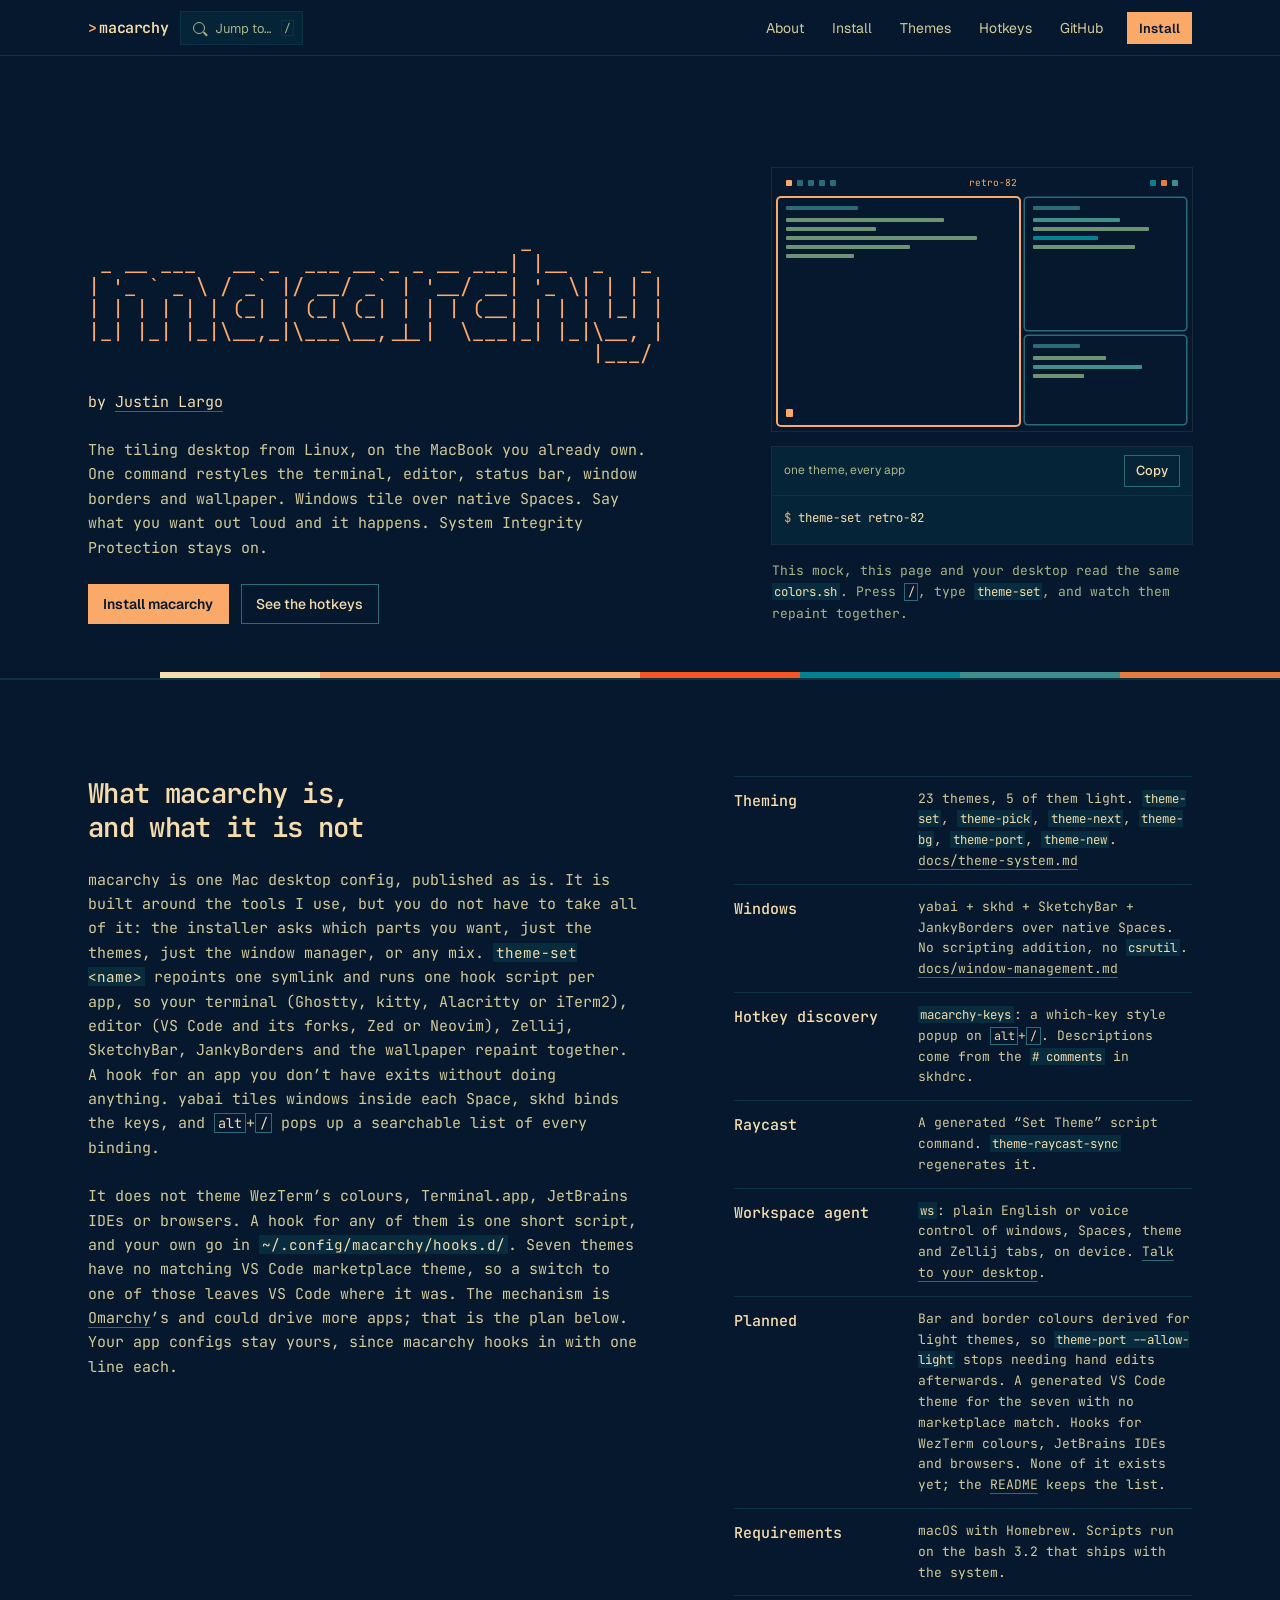
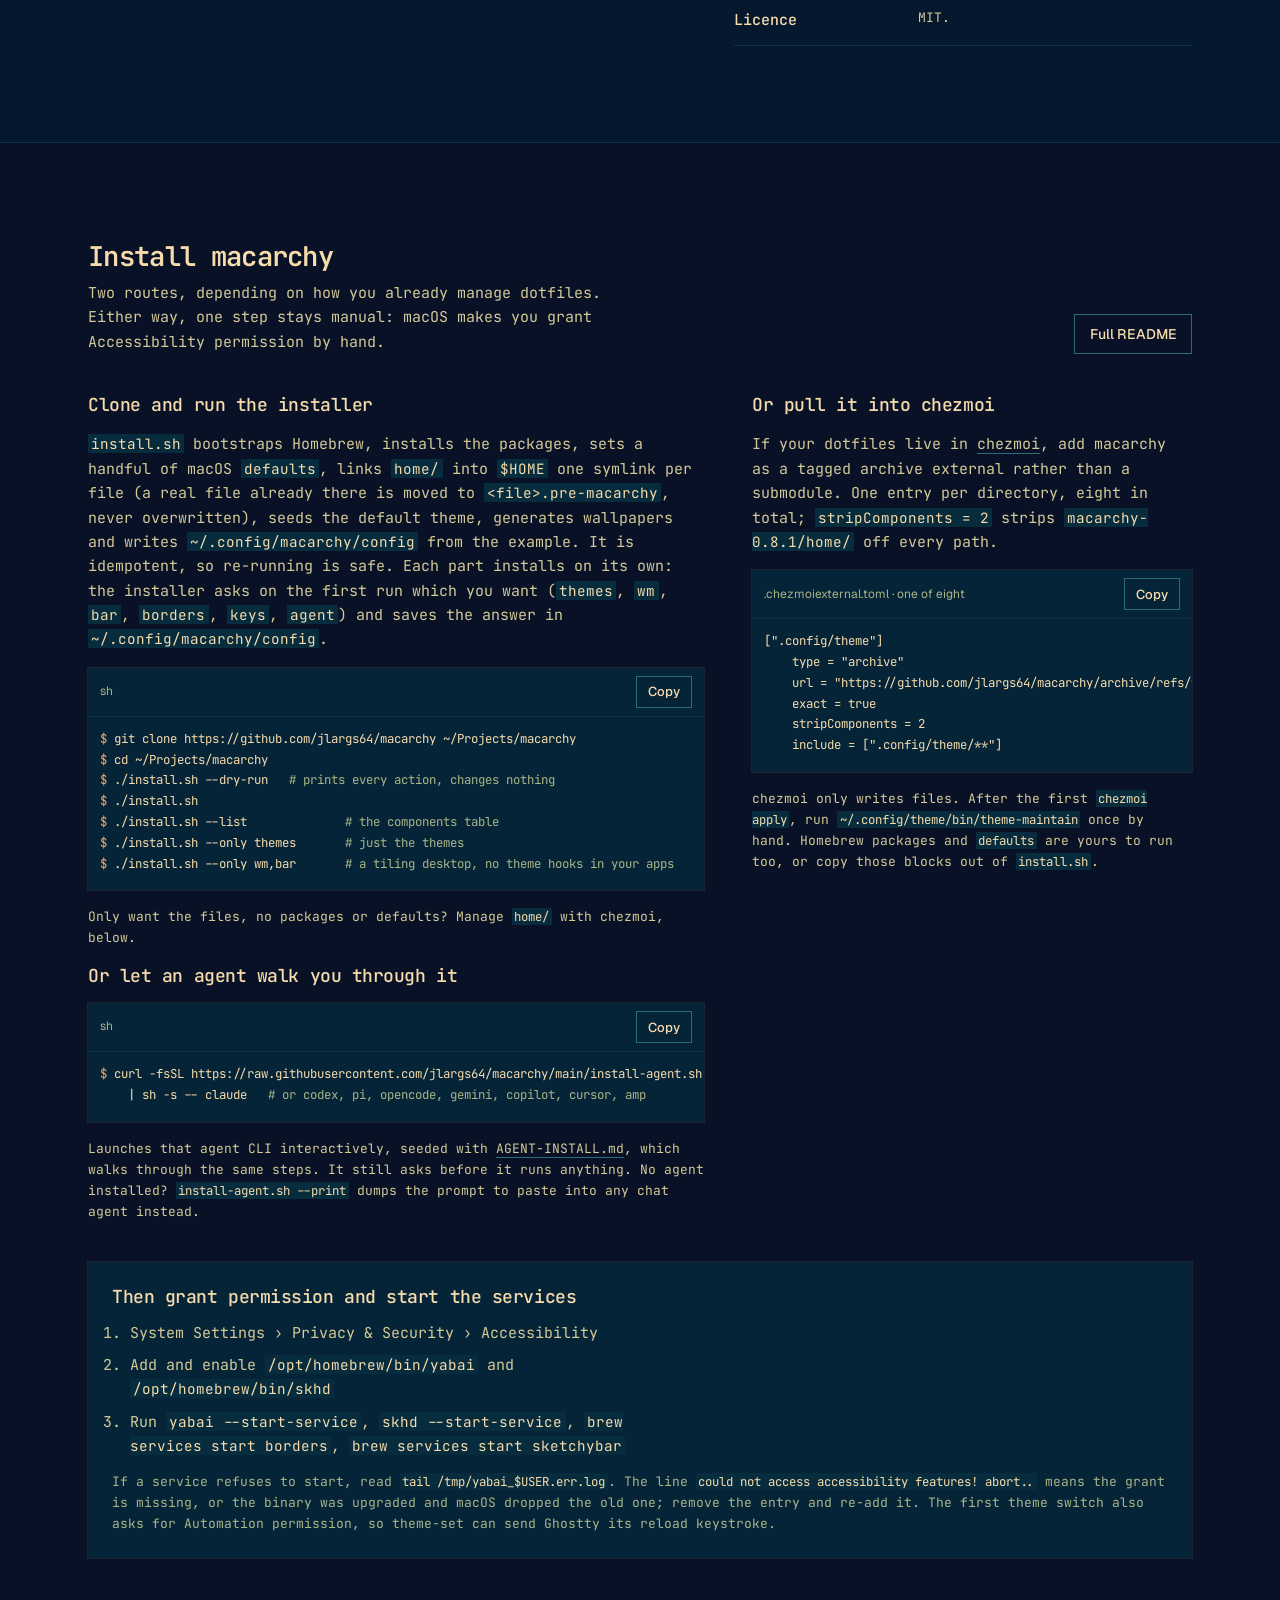
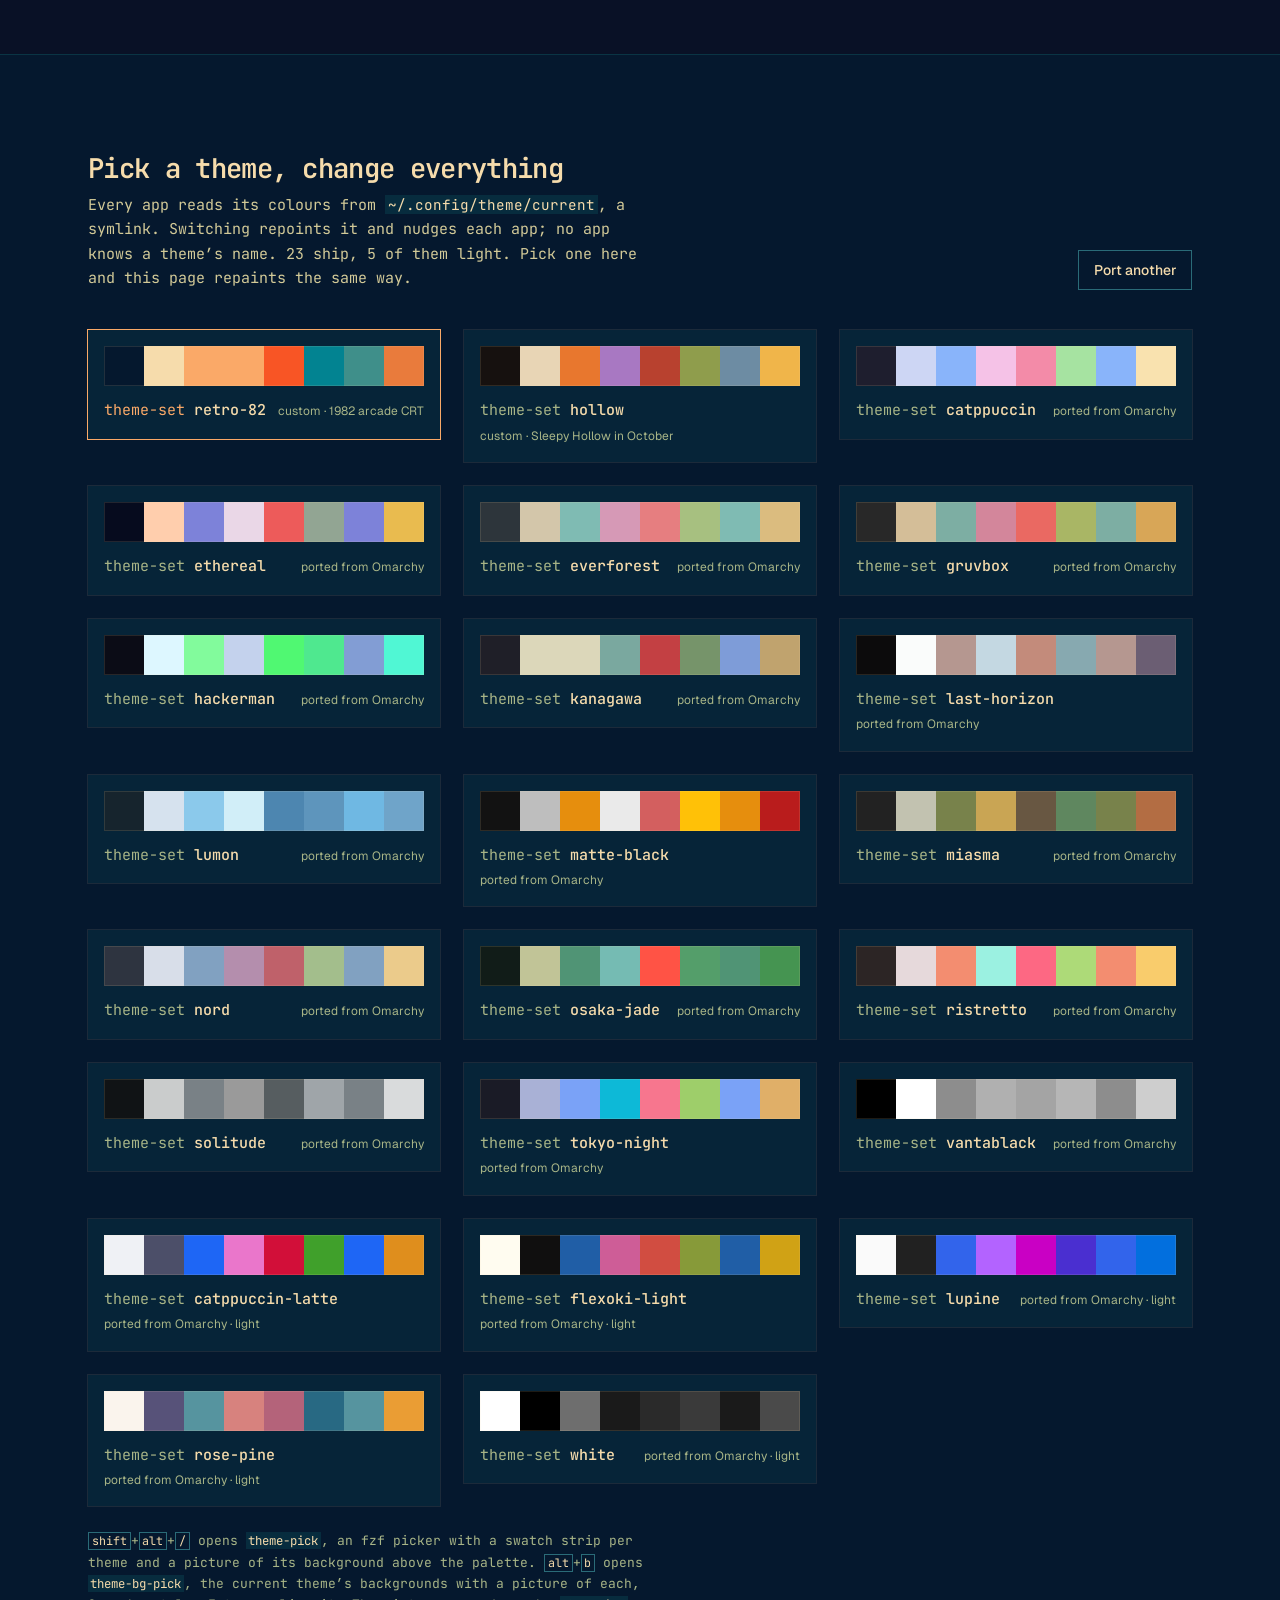
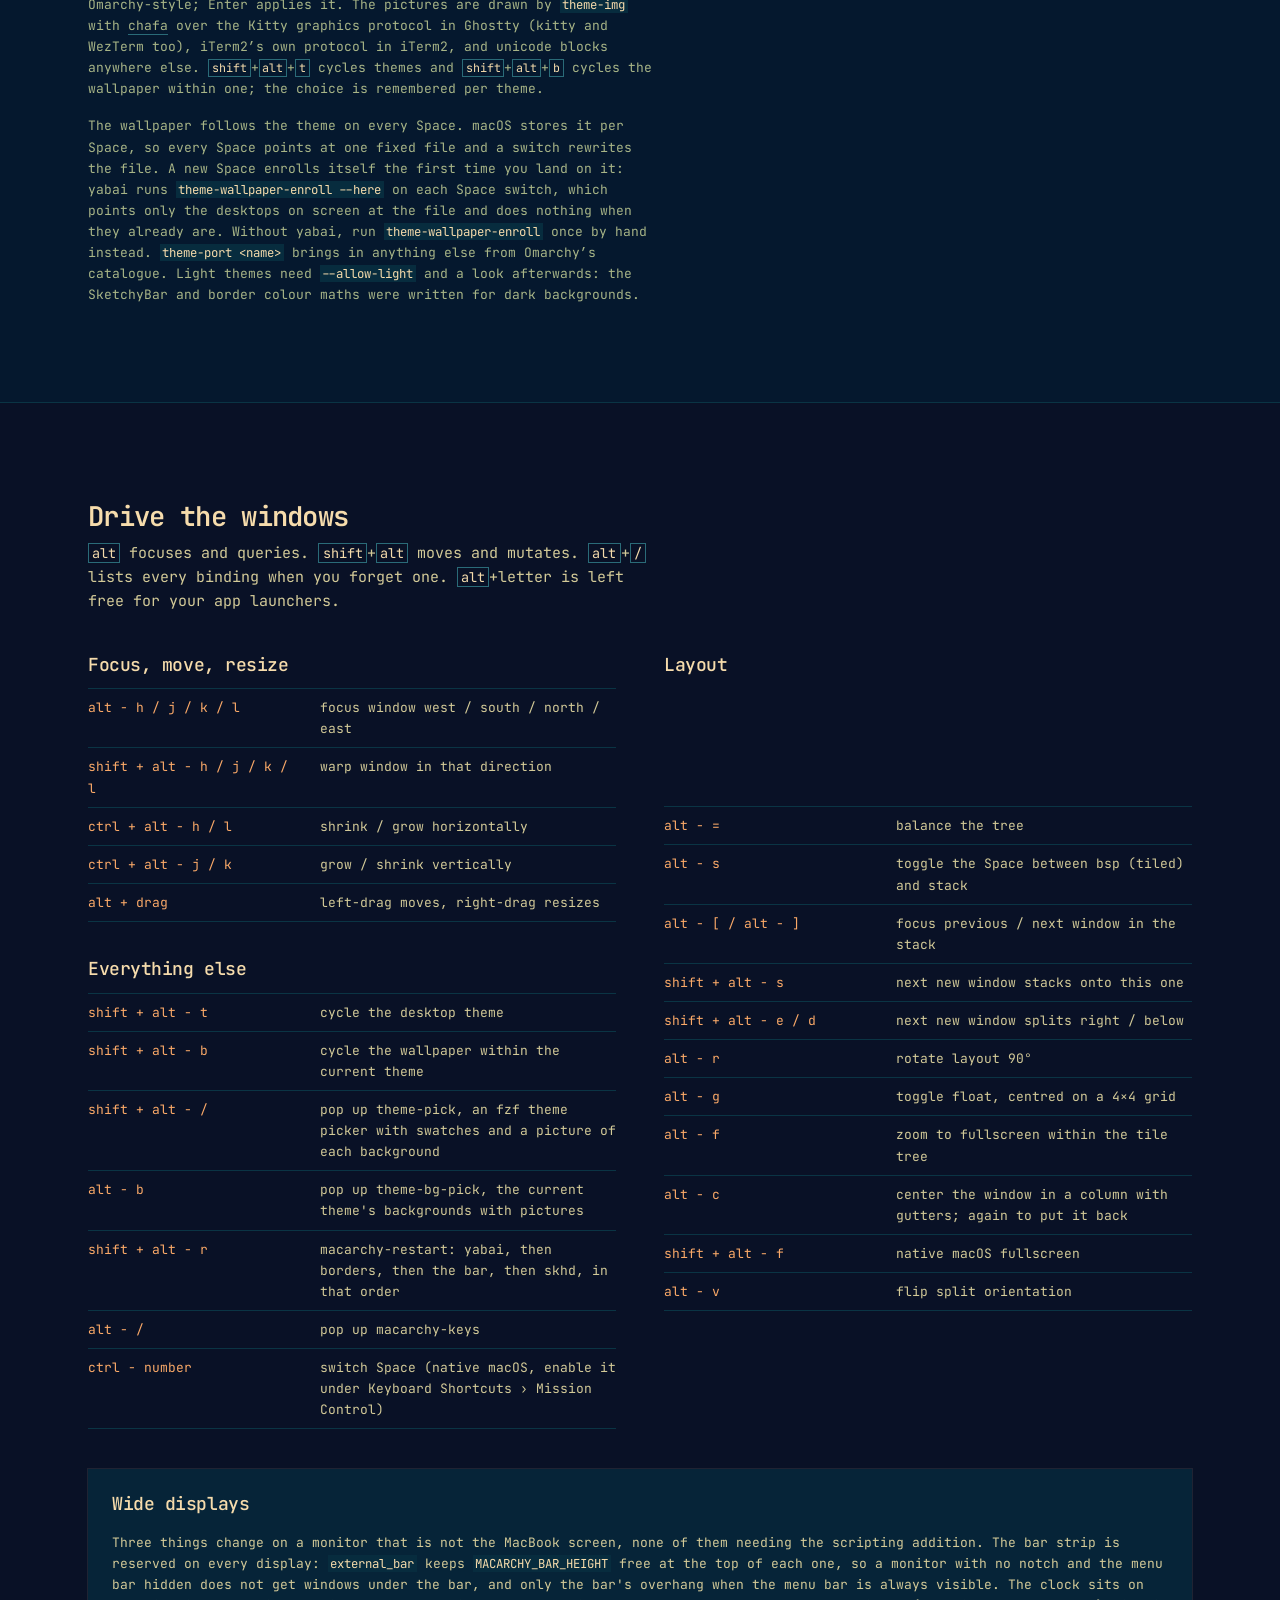
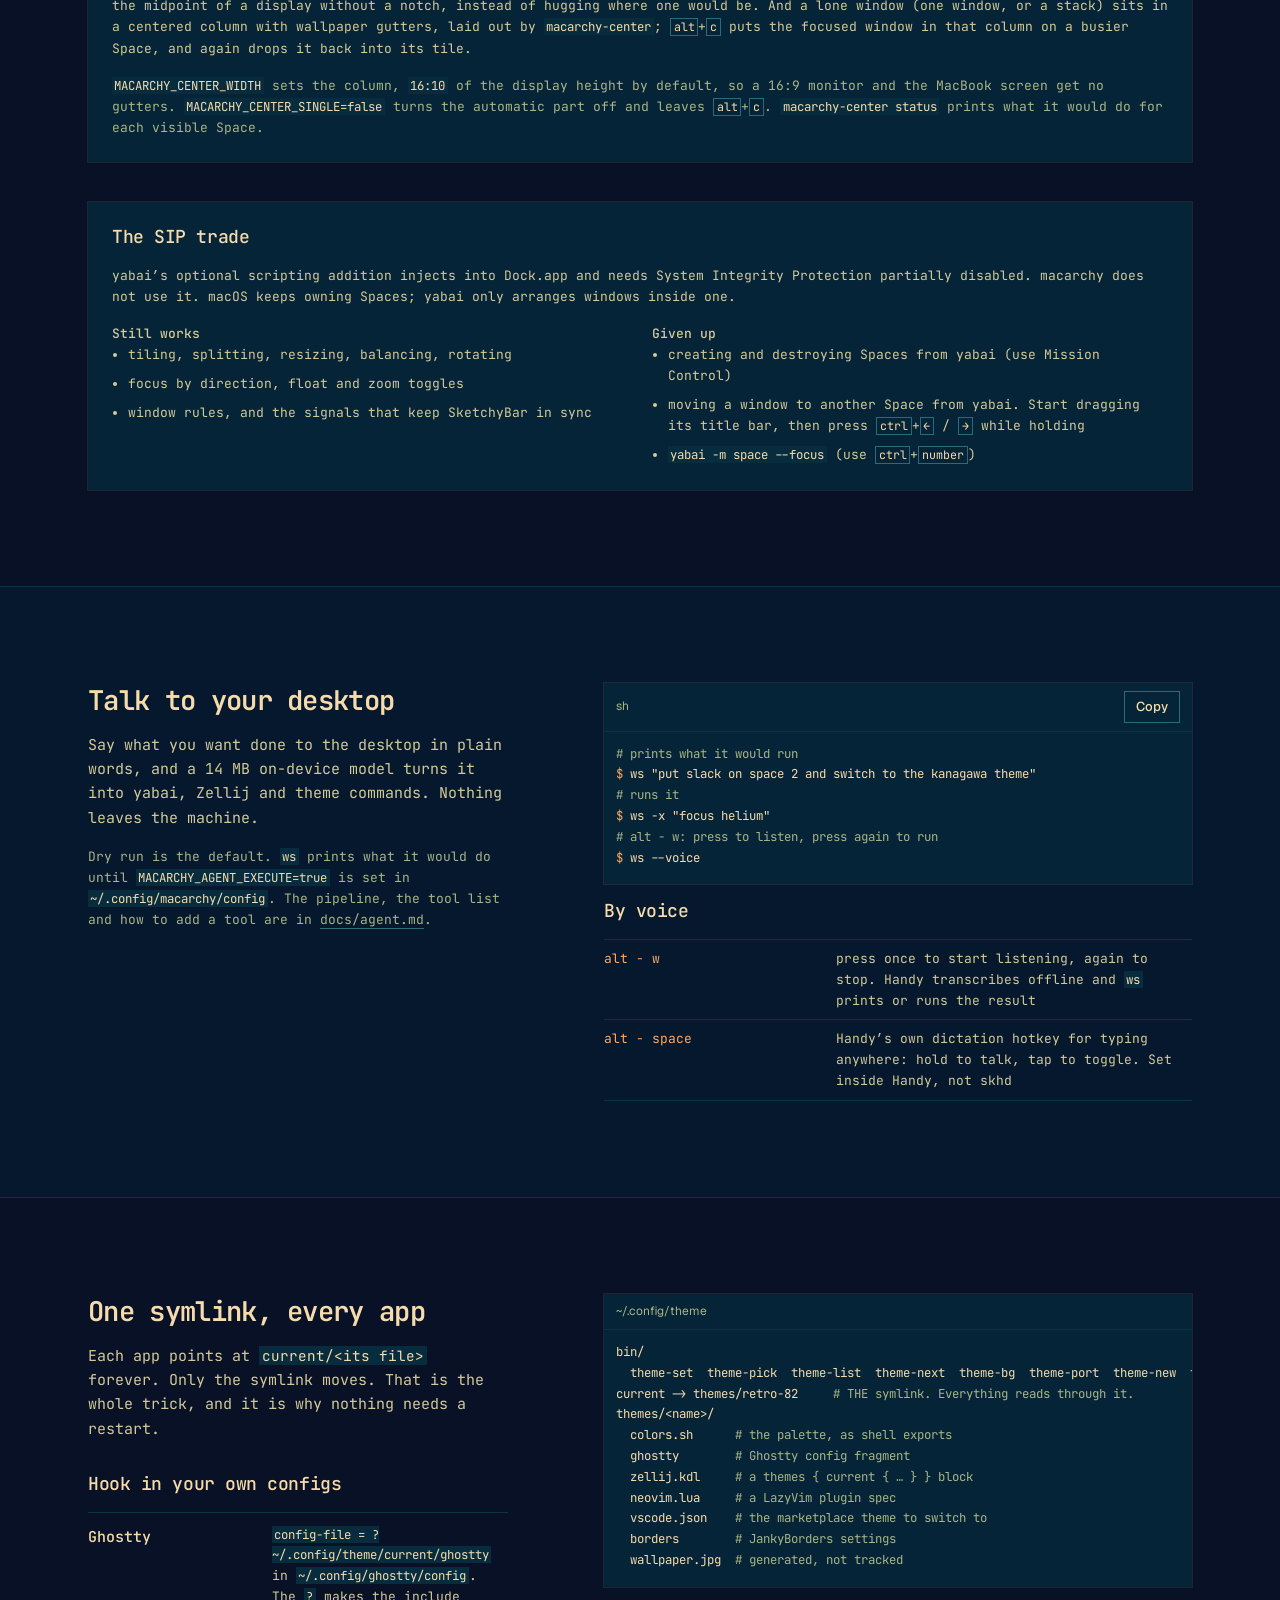
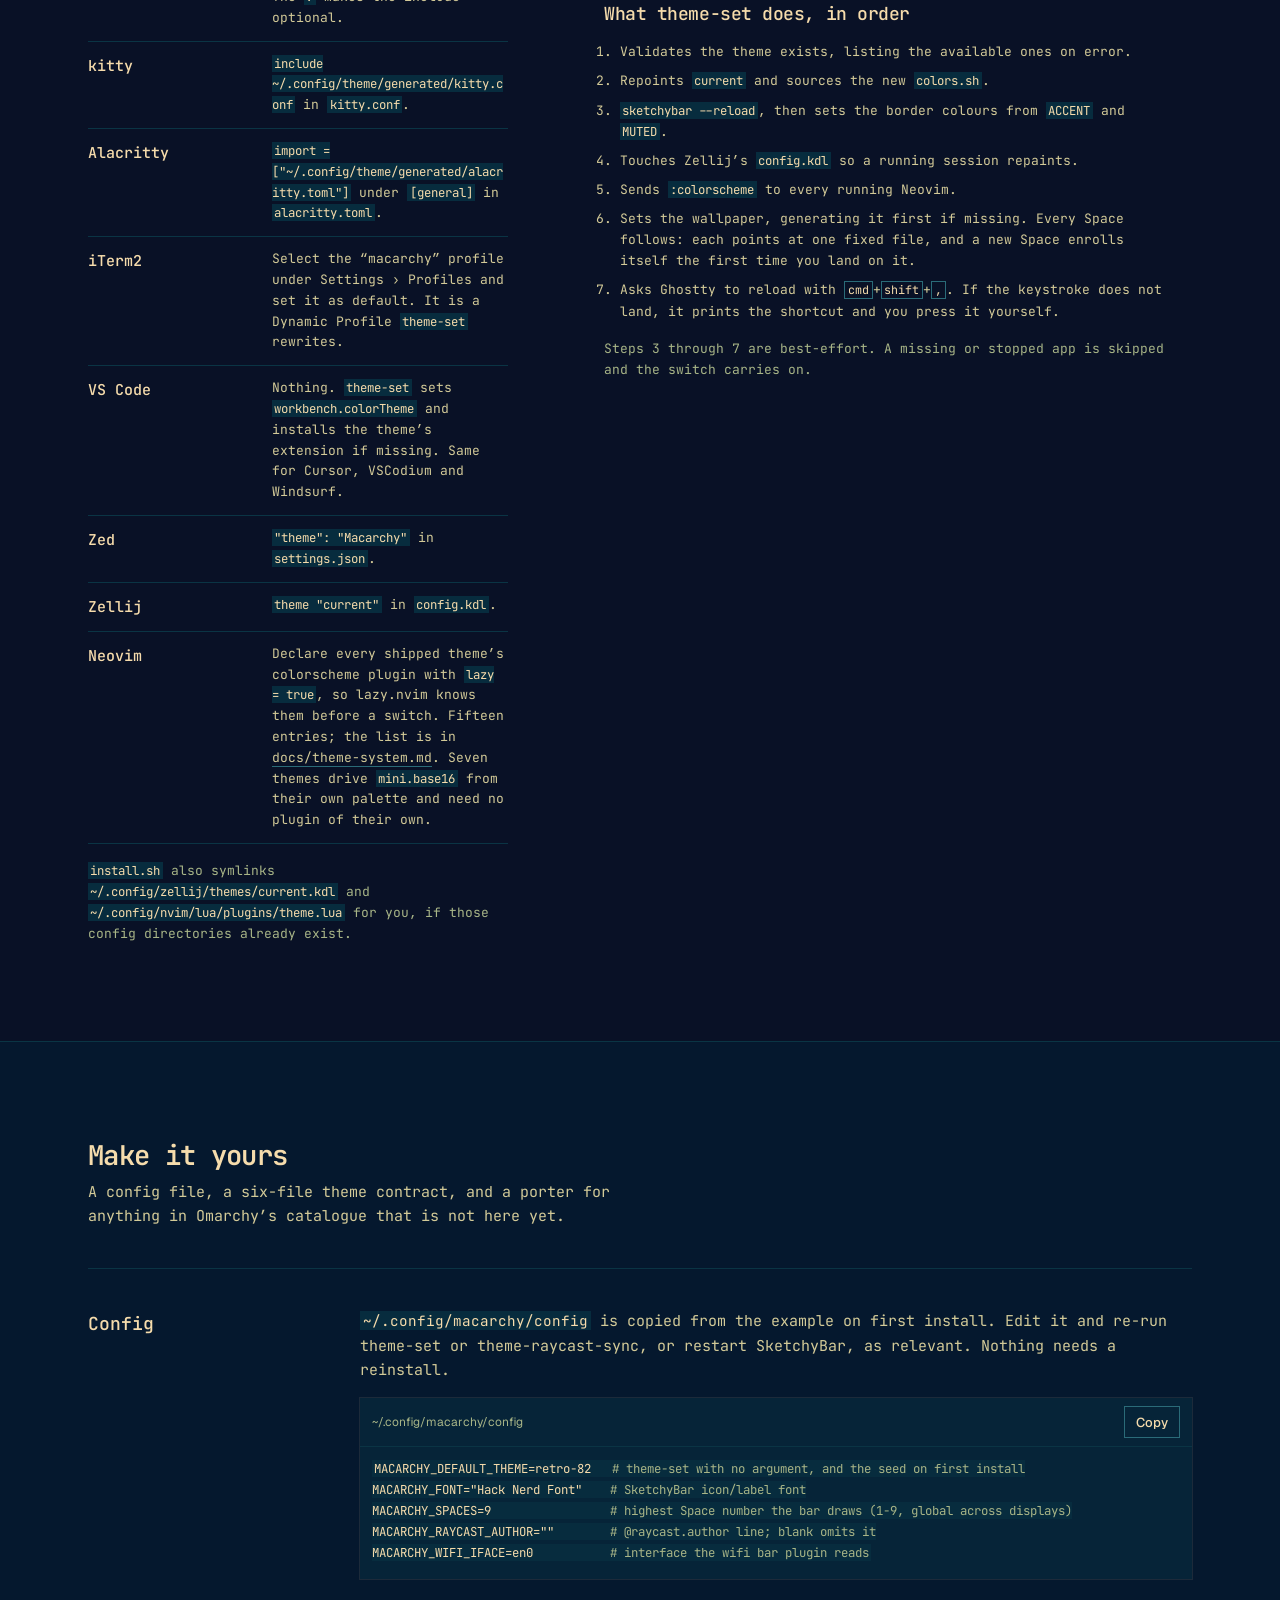
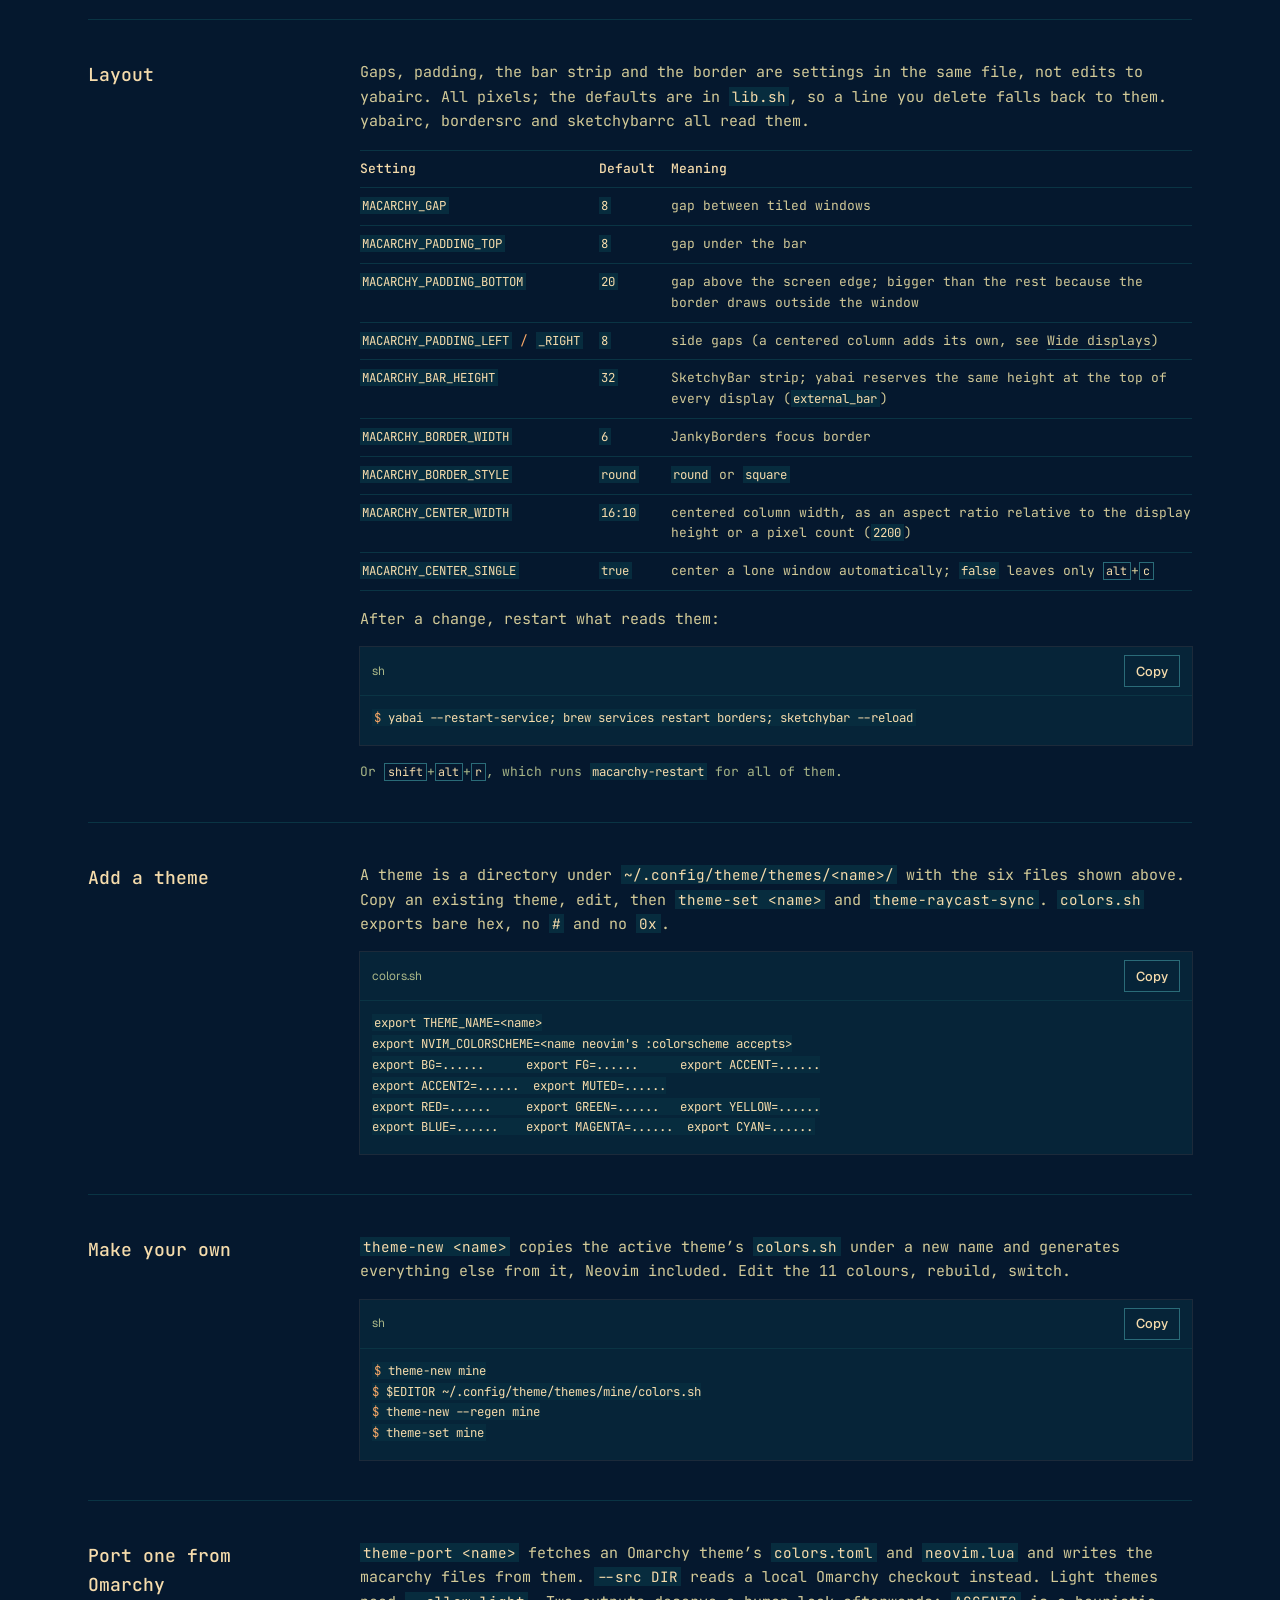
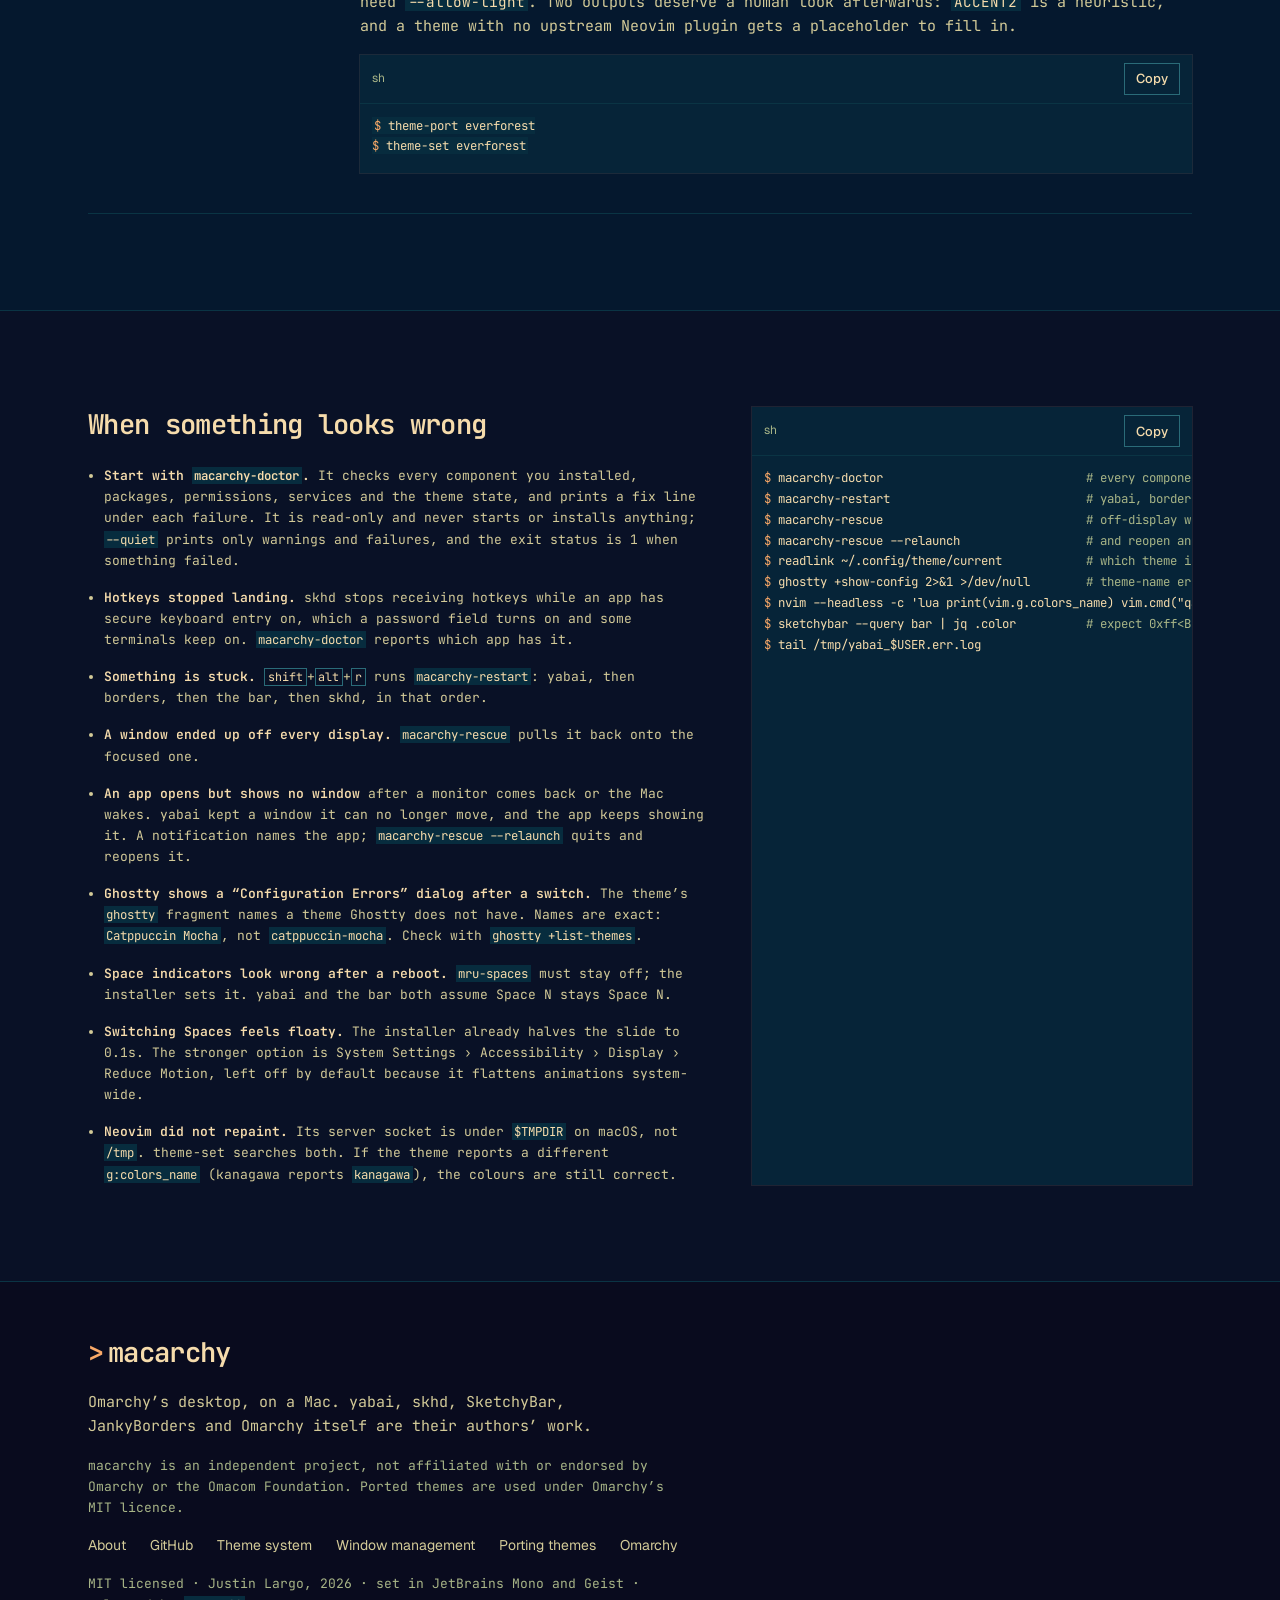
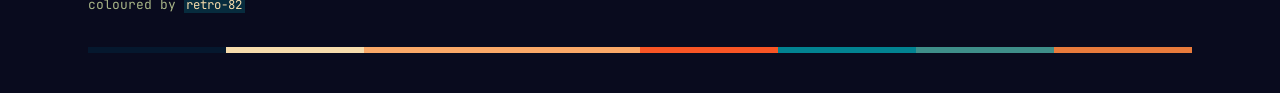
==== commit 6f7bd264: "fix(windows): reserve only the bar's overhang when the menu bar is always visible With "Automaticall" ====
--- a/site/index.html
+++ b/site/index.html
@@ -238,7 +238,7 @@
       </div>
       <aside class="trade" style="margin-top: var(--space-xl)" aria-labelledby="wide-title">
         <h3 id="wide-title">Wide displays</h3>
-        <p class="sec" style="font-size: var(--text-sm)">Three things change on a monitor that is not the MacBook screen, none of them needing the scripting addition. The bar strip is reserved on every display: <code>external_bar</code> keeps <code>MACARCHY_BAR_HEIGHT</code> free at the top of each one, so a monitor with no notch and the menu bar hidden does not get windows under the bar. The clock sits on the midpoint of a display without a notch, instead of hugging where one would be. And a lone window (one window, or a stack) sits in a centered column with wallpaper gutters, laid out by <code>macarchy-center</code>; <kbd>alt</kbd>+<kbd>c</kbd> puts the focused window in that column on a busier Space, and again drops it back into its tile.</p>
+        <p class="sec" style="font-size: var(--text-sm)">Three things change on a monitor that is not the MacBook screen, none of them needing the scripting addition. The bar strip is reserved on every display: <code>external_bar</code> keeps <code>MACARCHY_BAR_HEIGHT</code> free at the top of each one, so a monitor with no notch and the menu bar hidden does not get windows under the bar, and only the bar's overhang when the menu bar is always visible. The clock sits on the midpoint of a display without a notch, instead of hugging where one would be. And a lone window (one window, or a stack) sits in a centered column with wallpaper gutters, laid out by <code>macarchy-center</code>; <kbd>alt</kbd>+<kbd>c</kbd> puts the focused window in that column on a busier Space, and again drops it back into its tile.</p>
         <p class="muted"><code>MACARCHY_CENTER_WIDTH</code> sets the column, <code>16:10</code> of the display height by default, so a 16:9 monitor and the MacBook screen get no gutters. <code>MACARCHY_CENTER_SINGLE=false</code> turns the automatic part off and leaves <kbd>alt</kbd>+<kbd>c</kbd>. <code>macarchy-center status</code> prints what it would do for each visible Space.</p>
       </aside>
       <aside class="trade" style="margin-top: var(--space-xl)" aria-labelledby="trade-title">
